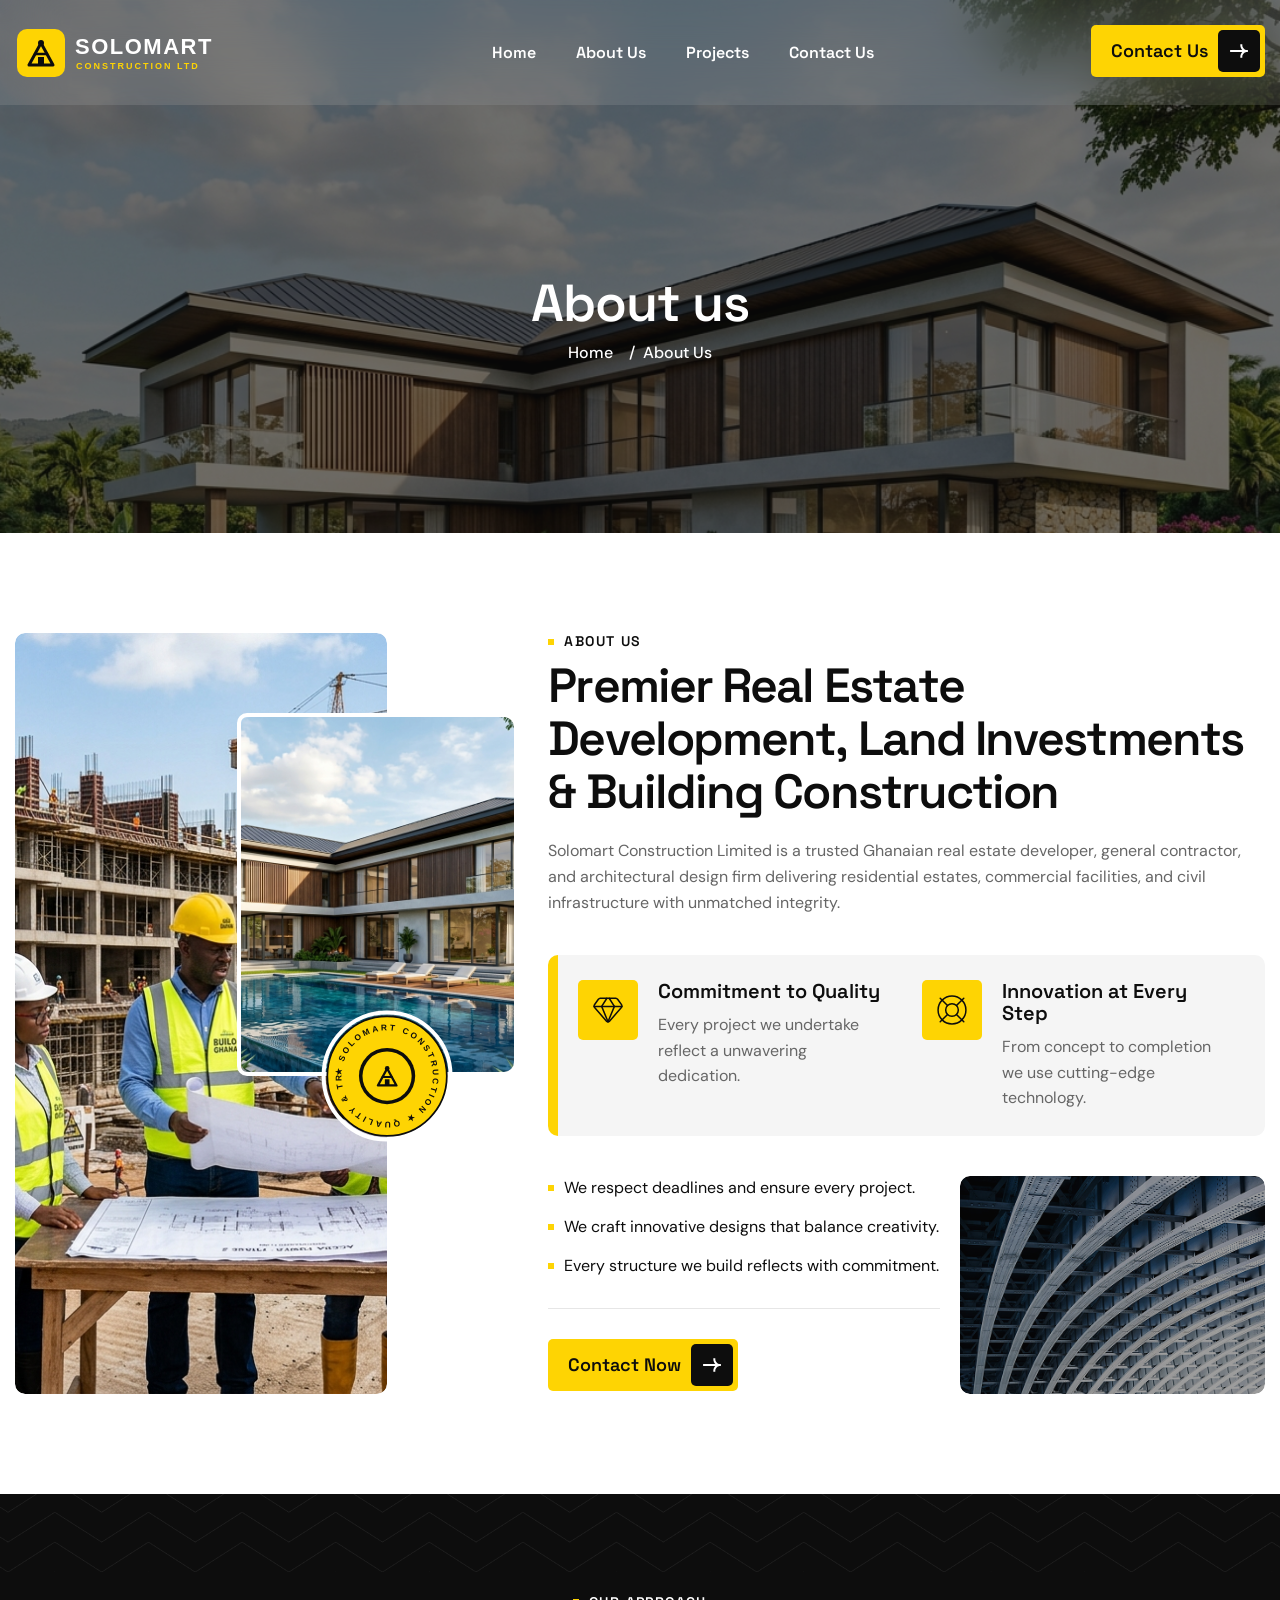
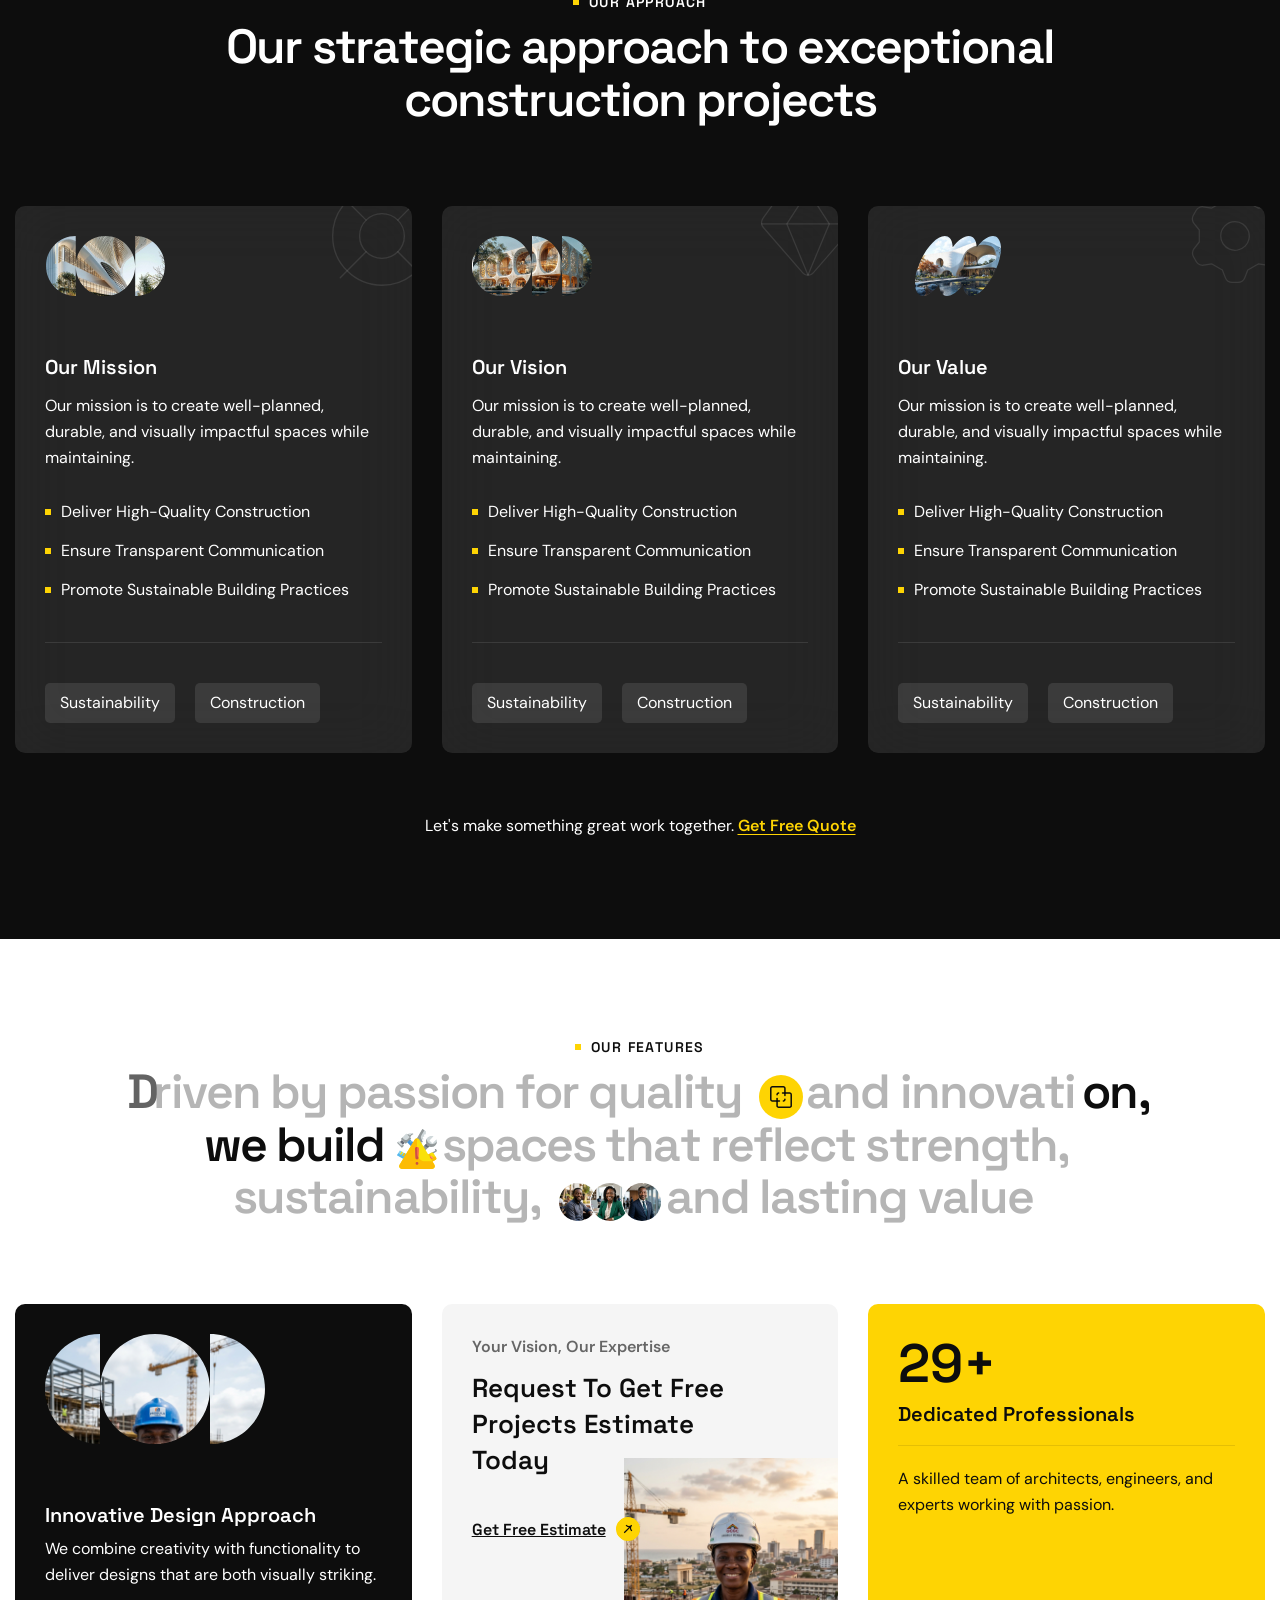
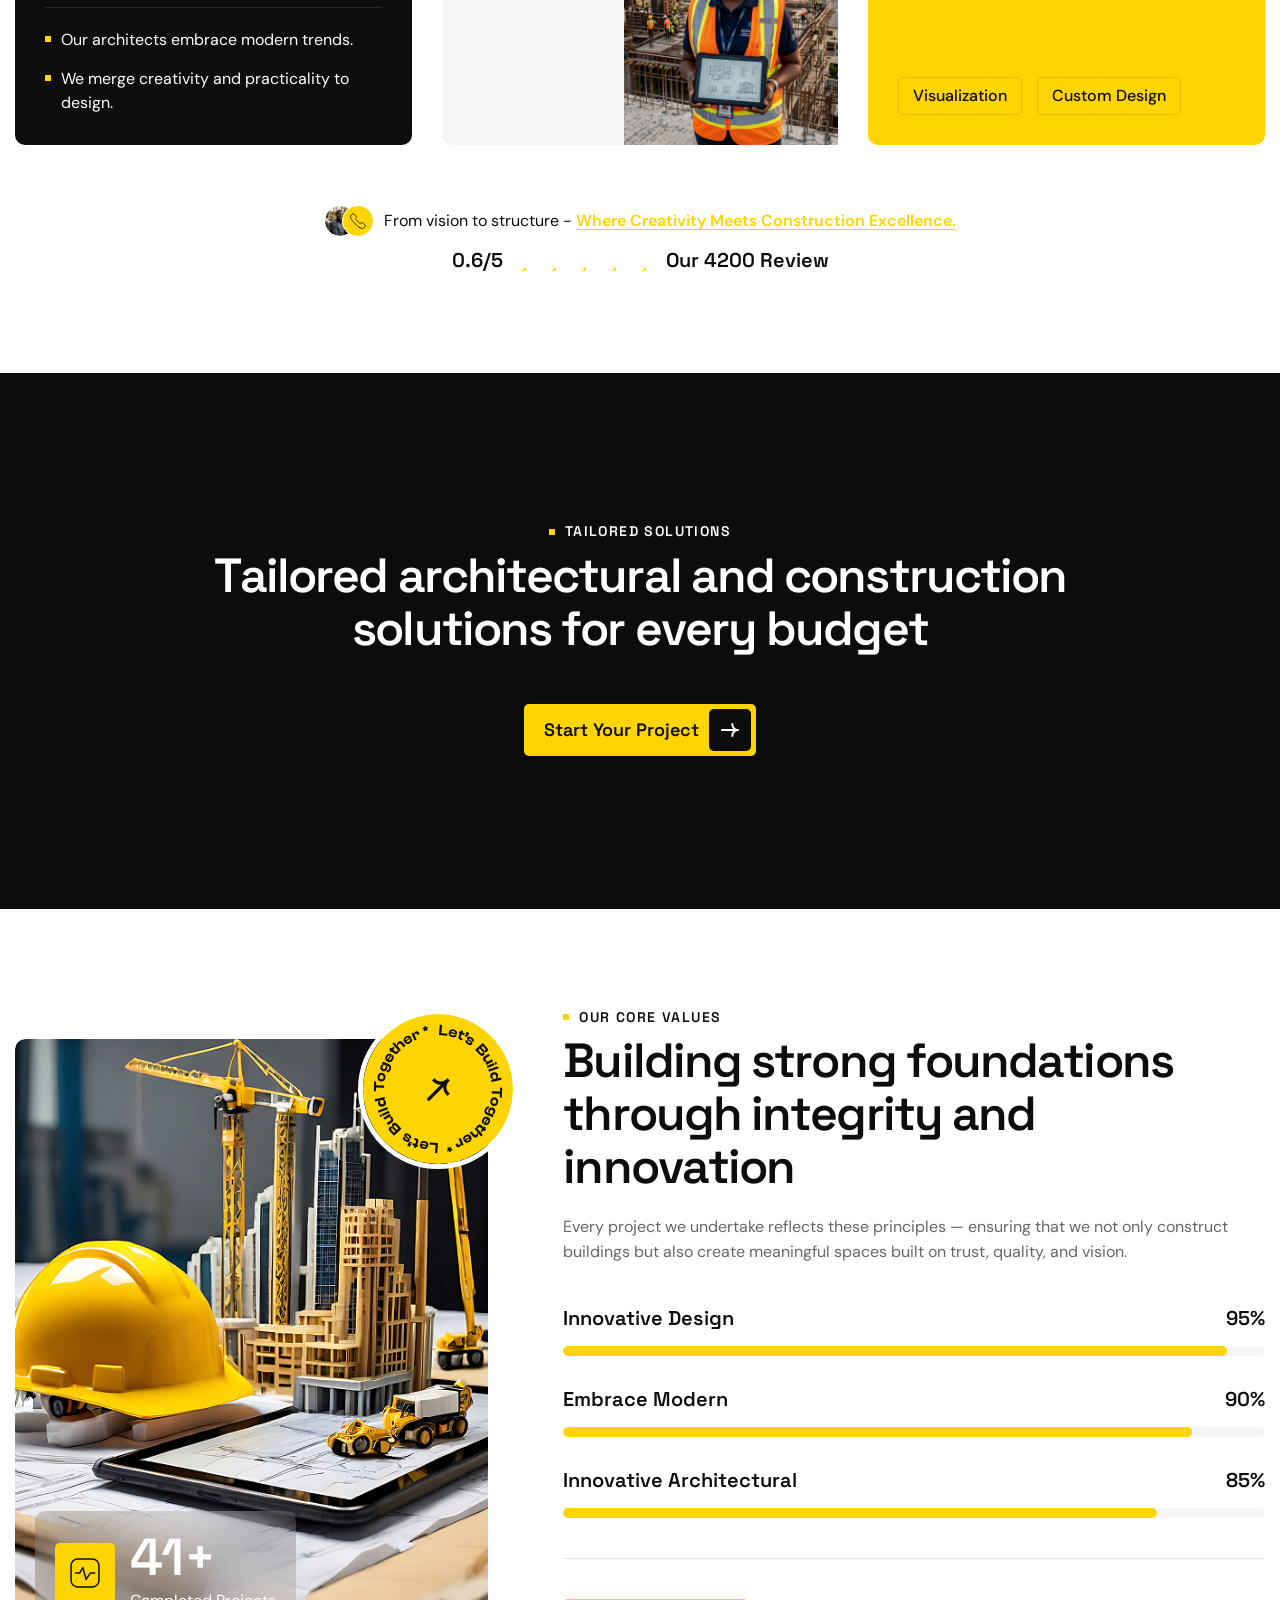
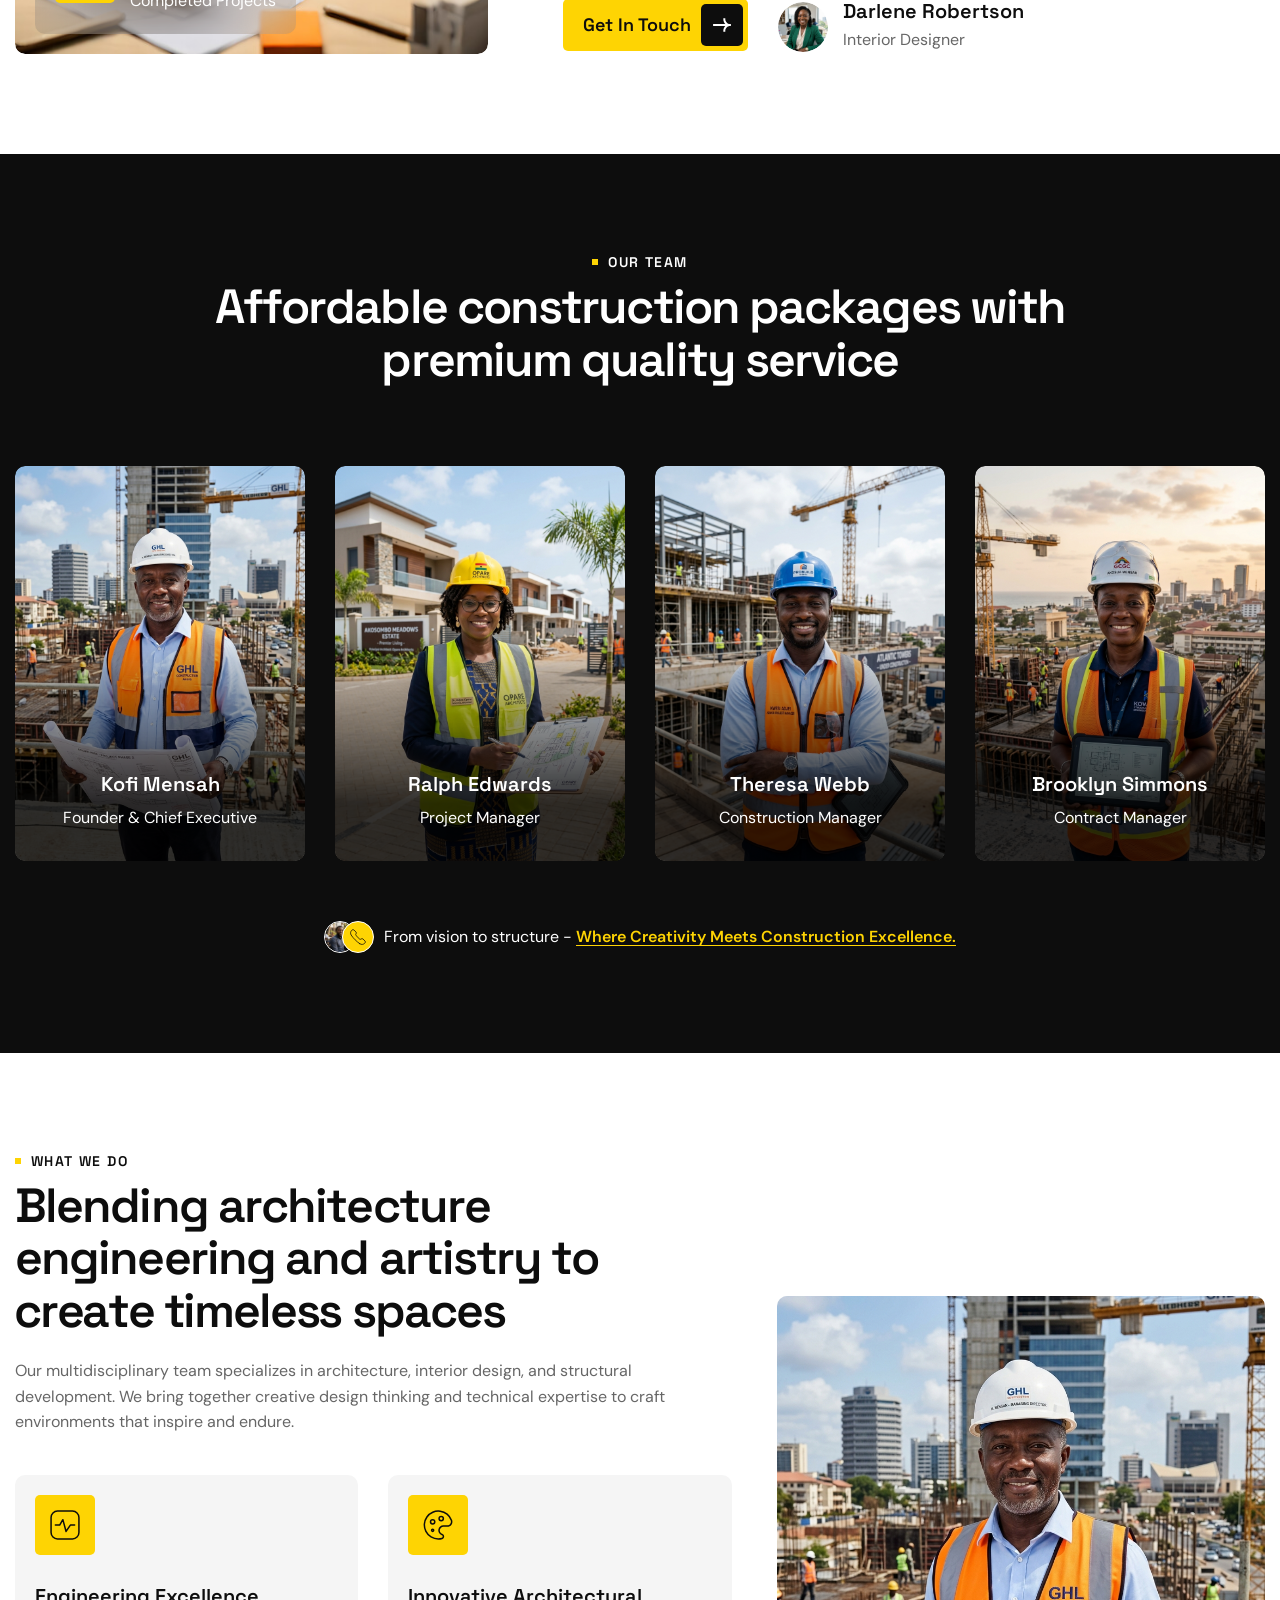
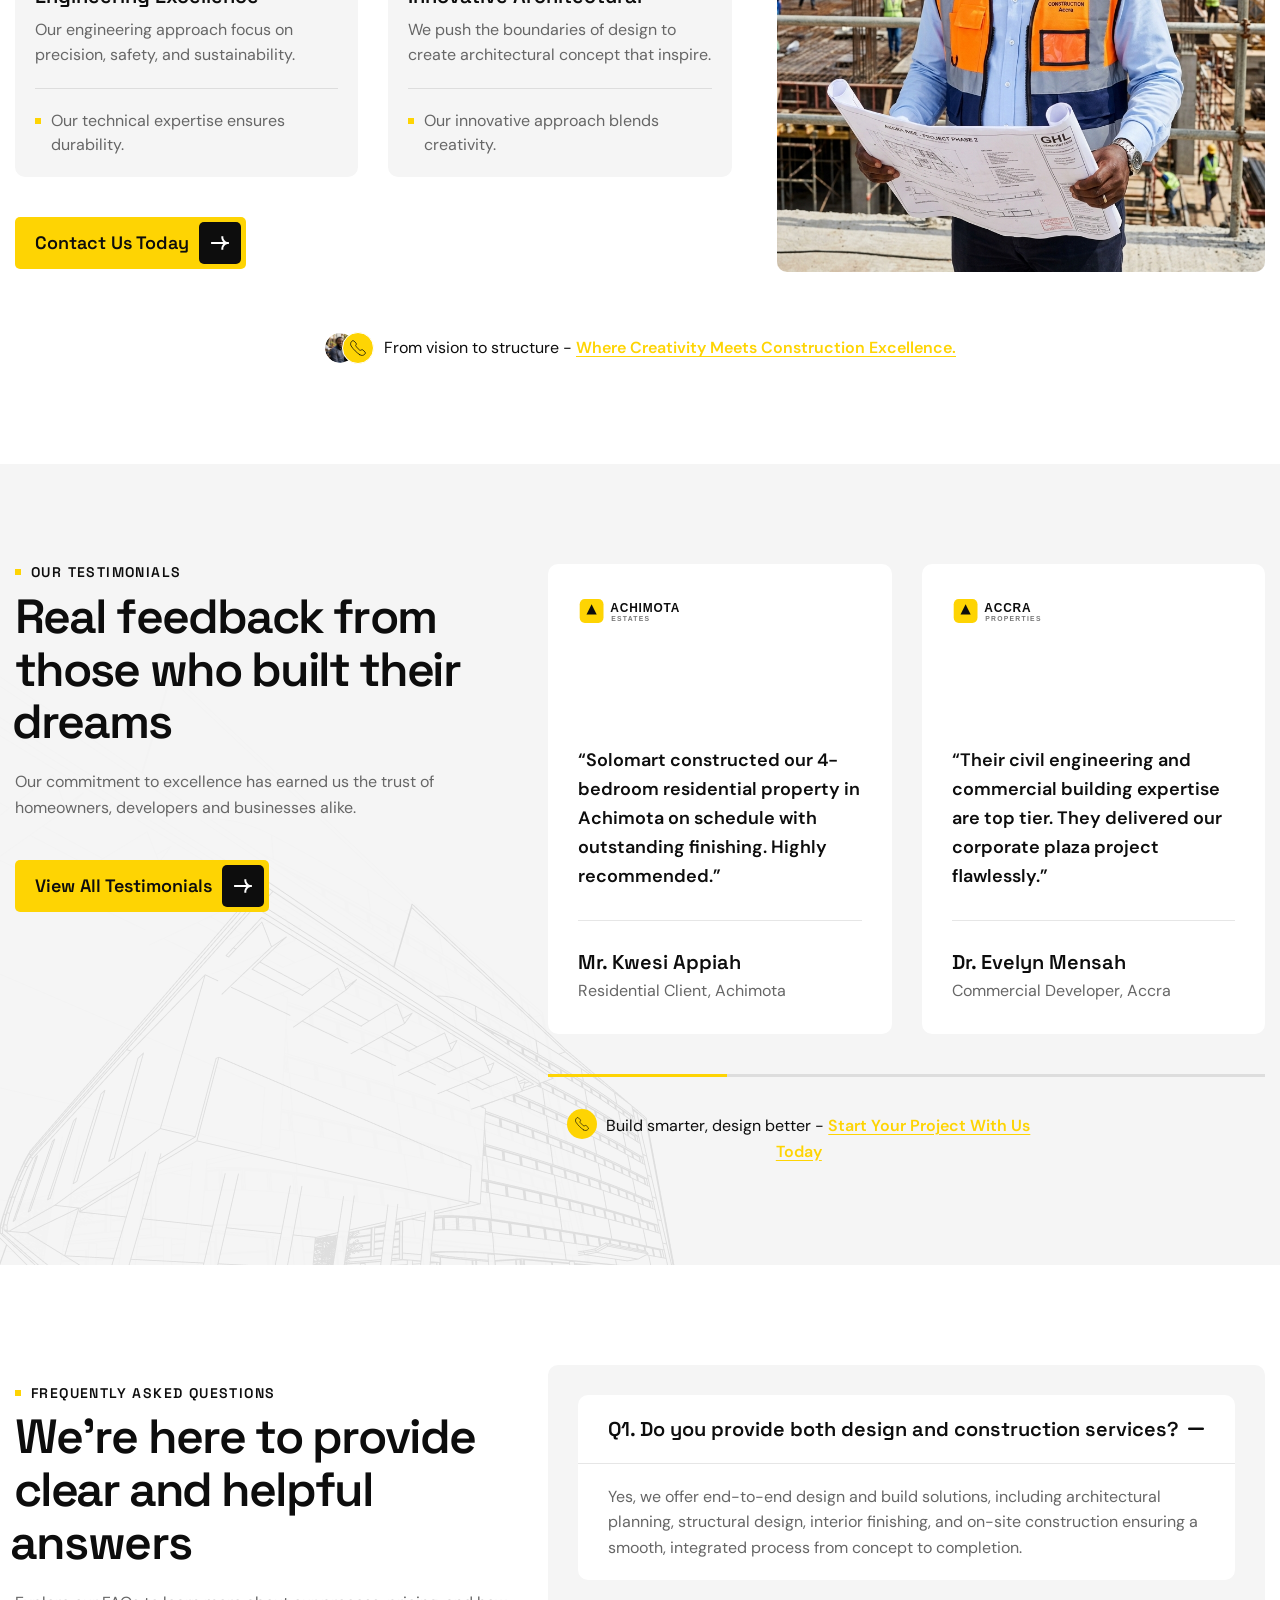
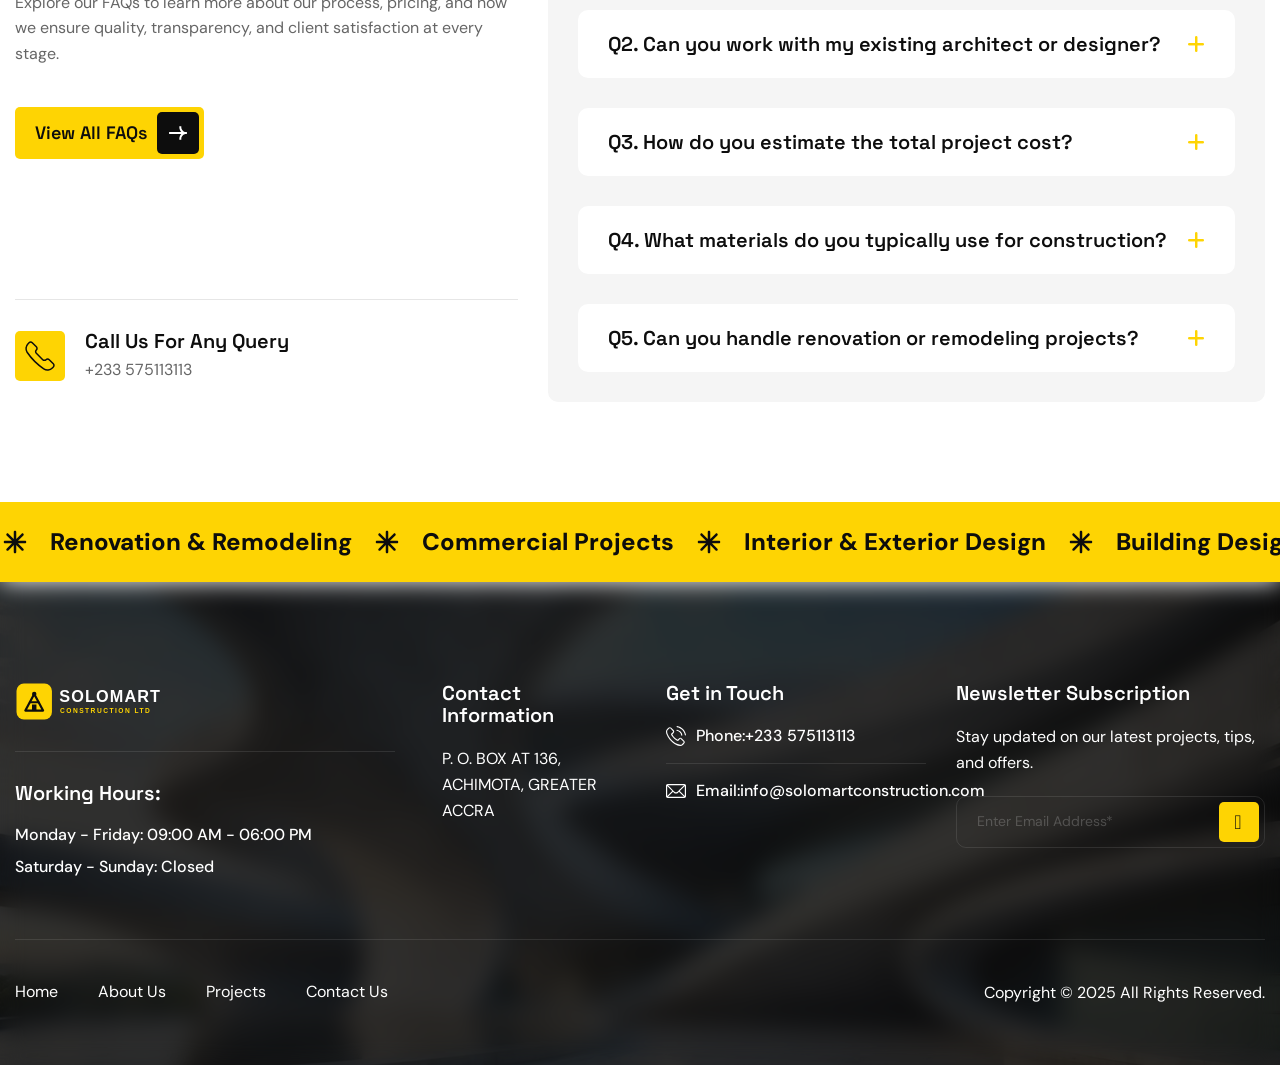
==== about.html @ 17611304 "Initial commit - Solomart Construction website" ====
<!DOCTYPE html>
<html lang="zxx">

<head>
	<!-- Meta -->
	<meta charset="utf-8">
	<meta http-equiv="X-UA-Compatible" content="IE=edge">
	<meta name="viewport" content="width=device-width, initial-scale=1.0, maximum-scale=1">
	<meta name="description" content="">
	<meta name="keywords" content="">
	<meta name="author" content="SOLOMART CONSTRUCTION LIMITED">
	<!-- Page Title -->
    <title>About - SOLOMART CONSTRUCTION LIMITED</title>
	<!-- Favicon Icon -->
	<link rel="shortcut icon" type="image/x-icon" href="images/favicon.png">
	<!-- Google Fonts Css-->
	<link rel="preconnect" href="https://fonts.googleapis.com/">
    <link rel="preconnect" href="https://fonts.gstatic.com/" crossorigin>
    <link href="https://fonts.googleapis.com/css2?family=DM+Sans:ital,opsz,wght@0,9..40,100..1000;1,9..40,100..1000&amp;family=Space+Grotesk:wght@300..700&amp;display=swap" rel="stylesheet">
	<!-- Bootstrap Css -->
	<link href="css/bootstrap.min.css?v=2" rel="stylesheet" media="screen">
	<!-- SlickNav Css -->
	<link href="css/slicknav.min.css" rel="stylesheet">
	<!-- Swiper Css -->
	<link rel="stylesheet" href="css/swiper-bundle.min.css">
	<!-- Font Awesome Icon Css-->
	<link rel="stylesheet" href="https://cdnjs.cloudflare.com/ajax/libs/font-awesome/6.5.1/css/all.min.css">
	<!-- Font Awesome Local Fallback Css-->
	<link href="css/all.min.css" rel="stylesheet" media="screen">
	<!-- Animated Css -->
	<link href="css/animate.css" rel="stylesheet">
    <!-- Magnific Popup Core Css File -->
	<link rel="stylesheet" href="css/magnific-popup.css">
	<!-- Mouse Cursor Css File -->
	<link rel="stylesheet" href="css/mousecursor.css">
	<!-- Main Custom Css -->
	<link href="css/custom.css?v=2" rel="stylesheet" media="screen">
</head>
<body>

    <!-- Preloader Start -->
	<div class="preloader">
		<div class="loading-container">
			<div class="loading"></div>
			<div id="loading-icon"><img src="images/loader.svg" alt=""></div>
		</div>
	</div>
	<!-- Preloader End -->

    <!-- Header Start -->
	<header class="main-header">
		<div class="header-sticky">
			<nav class="navbar navbar-expand-lg">
				<div class="container">
					<!-- Logo Start -->
					<a class="navbar-brand" href="index.html">
						<img src="images/logo.svg" alt="Logo">
					</a>
					<!-- Logo End -->

                    <!-- Main Menu Start -->
                    <div class="collapse navbar-collapse main-menu">
                        <div class="nav-menu-wrapper">
                            <ul class="navbar-nav mr-auto" id="menu">
                                <li class="nav-item"><a class="nav-link" href="index.html">Home</a></li>
                                <li class="nav-item"><a class="nav-link" href="about.html">About Us</a></li>
                                <li class="nav-item"><a class="nav-link" href="projects.html">Projects</a></li>
                                <!-- <li class="nav-item"><a class="nav-link" href="services.html">Services</a></li> -->
                                <!-- <li class="nav-item"><a class="nav-link" href="blog.html">Blog</a></li> -->
                                <!-- <li class="nav-item"><a class="nav-link" href="#">Pages</a></li> -->
                                <li class="nav-item"><a class="nav-link" href="contact.html">Contact Us</a></li>
                            </ul>
                        </div>
                        
                        <!-- Header Btn Start -->
                        <div class="header-btn">
                            <a href="contact.html" class="btn-default btn-highlighted">Contact Us</a>
                        </div>
                        <!-- Header Btn End -->
                    </div>
					<!-- Main Menu End -->
					<div class="navbar-toggle"></div>
				</div>
			</nav>
			<div class="responsive-menu"></div>
		</div>
	</header>
	<!-- Header End -->

    <!-- Page Header Section Start -->
    <div class="page-header parallaxie">
        <div class="container">
            <div class="row">
                <div class="col-lg-12">
                    <!-- Page Header Box Start -->
                    <div class="page-header-box">
                        <h1 class="text-anime-style-3" data-cursor="-opaque">About us</h1>
                        <nav class="wow fadeInUp">
                            <ol class="breadcrumb">
                                <li class="breadcrumb-item"><a href="index.html">home</a></li>
                                <li class="breadcrumb-item active" aria-current="page">About us</li>
                            </ol>
                        </nav>
                    </div>
                    <!-- Page Header Box End -->
                </div>
            </div>
        </div>
    </div>
    <!-- Page Header Section End -->

    <!-- About Us Section Start -->
    <div class="about-us">
        <div class="container">
            <div class="row">
                <div class="col-xl-5">
                    <!-- About Us Image Box Start -->
                    <div class="about-us-image-box wow fadeInUp">
                        <!-- About Us Image Box 1 Start -->
                        <div class="about-us-image-box-1">
                            <!-- About Us Image 1 Start -->
                            <div class="about-us-image">
                                <figure class="image-anime">
                                    <img src="images/about-us-image-1.jpg" alt="">
                                </figure>
                            </div>
                            <!-- About Us Image 1 End --> 
                        </div>
                        <!-- About Us Image Box 1 End -->
                        
                        <!-- About Us Image Box 2 Start -->
                         <div class="about-us-image-box-2">
                            <!-- About Us Image 2 Start -->
                            <div class="about-us-image">
                                <figure class="image-anime">
                                    <img src="images/about-us-image-2.jpg" alt="">
                                </figure>
                            </div>
                            <!-- About Us Image 2 End -->
                        
                            <!-- Year Experience Circle Start -->
                            <div class="year-experience-circle">
                                <img src="images/year-experience-circle-accent.svg" alt="SOLOMART CONSTRUCTION LIMITED">
                            </div>
                            <!-- Year Experience Circle End -->
                        </div>
                        <!-- About Us Image Box 2 End -->
                    </div>
                    <!-- About Us Image Box End -->
                </div>
                
                <div class="col-xl-7">
                    <!-- About Us Content Start -->
                    <div class="about-us-content">
                        <!-- Section Title Start -->
                        <div class="section-title">
                            <h3 class="wow fadeInUp">About Us</h3>
                            <h2 class="text-anime-style-3" data-cursor="-opaque">Premier Real Estate Development, Land Investments &amp; Building Construction</h2>
                            <p class="wow fadeInUp" data-wow-delay="0.2s">Solomart Construction Limited is a trusted Ghanaian real estate developer, general contractor, and architectural design firm delivering residential estates, commercial facilities, and civil infrastructure with unmatched integrity.</p>
                        </div>
                        <!-- Section Title End -->

                        <!-- About Us Body Start -->
                        <div class="about-us-body wow fadeInUp" data-wow-delay="0.4s">
                            <!-- About Body Item Start -->
                            <div class="about-body-item">
                                <div class="icon-box">
                                    <img src="images/icon-about-item-1.svg" alt="">
                                </div>
                                <div class="about-body-item-content">
                                    <h3>Commitment to Quality</h3>
                                    <p>Every project we undertake reflect a unwavering dedication.</p>
                                </div>
                            </div>
                            <!-- About Body Item End -->

                            <!-- About Body Item Start -->
                            <div class="about-body-item">
                                <div class="icon-box">
                                    <img src="images/icon-about-item-2.svg" alt="">
                                </div>
                                <div class="about-body-item-content">
                                    <h3>Innovation at Every Step</h3>
                                    <p>From concept to completion we use cutting-edge technology.</p>
                                </div>
                            </div>
                            <!-- About Body Item End -->
                        </div>
                        <!-- About Us Body End -->

                        <!-- About Us Footer Start -->
                        <div class="about-us-footer wow fadeInUp" data-wow-delay="0.6s">
                            <!-- About Us Footer Content Start -->
                            <div class="about-us-footer-content">
                                <!-- About Footer Content List Start -->
                                <div class="about-footer-content-list">
                                    <ul>
                                        <li>We respect deadlines and ensure every project.</li>
                                        <li>We craft innovative designs that balance creativity.</li>
                                        <li>Every structure we build reflects with commitment.</li>
                                    </ul>
                                </div>
                                <!-- About Footer Content List End -->
                                
                                <!-- About Us Button Start -->
                                <div class="about-us-btn">
                                    <a href="contact.html" class="btn-default">Contact Now</a>
                                </div>
                                <!-- About Us Button End -->
                            </div>
                            <!-- About Us Footer Content End -->

                            <!-- About Us Feature Box Start -->
                            <div class="about-us-video-box">
                                <!-- Feature Image Start -->
                                <div class="about-video-image">
                                    <figure class="image-anime">
                                        <img src="images/about-intro-video-image.jpg" alt="Solomart Construction Engineering">
                                    </figure>
                                </div>
                                <!-- Feature Image End -->
                            </div>
                            <!-- About Us Feature Box End -->
                        </div>
                        <!-- About Us Footer End -->
                    </div>
                    <!-- About Us Content End -->
                </div>
            </div>
        </div>
    </div> 
    <!-- About Us Section End -->

    <!-- Our Approach Section Start -->
    <div class="our-approach dark-section parallaxie">
        <div class="container">
            <div class="row section-row">
                <div class="col-lg-12">
                    <!-- Section Title Start -->
                    <div class="section-title section-title-center">
                        <h3 class="wow fadeInUp">our approach</h3>
                        <h2 class="text-anime-style-3" data-cursor="-opaque">Our strategic approach to exceptional construction projects</h2>
                    </div>
                    <!-- Section Title End -->
                </div>
            </div>

            <div class="row">
                <div class="col-xl-4 col-md-6">
                    <!-- Our Approach Item Start -->
                    <div class="approach-item box-1 wow fadeInUp">
                        <div class="icon-box">
                            <img src="images/approach-item-bg-1.svg" alt="">
                        </div>
                        <div class="approach-item-image">
                            <figure>
                                <img src="images/approach-item-image-1.jpg" alt="">
                            </figure>
                        </div>
                        <div class="approach-item-content">
                            <h3>Our Mission</h3>
                            <p>Our mission is to create well-planned, durable, and visually impactful spaces while maintaining.</p>
                            <ul>
                                <li>Deliver High-Quality Construction</li>
                                <li>Ensure Transparent Communication</li>
                                <li>Promote Sustainable Building Practices</li>
                            </ul>
                        </div>
                        <div class="approach-item-list">
                            <ul>
                                <li>Sustainability</li>
                                <li>Construction</li>
                            </ul>
                        </div>
                    </div>
                    <!-- Our Approach Item End -->
                </div>

                <div class="col-xl-4 col-md-6">
                    <!-- Our Approach Item Start -->
                    <div class="approach-item box-2 wow fadeInUp" data-wow-delay="0.2s">
                        <div class="icon-box">
                            <img src="images/approach-item-bg-2.svg" alt="">
                        </div>
                        <div class="approach-item-image">
                            <figure>
                                <img src="images/approach-item-image-2.jpg" alt="">
                            </figure>
                        </div>
                        <div class="approach-item-content">
                            <h3>Our Vision</h3>
                            <p>Our mission is to create well-planned, durable, and visually impactful spaces while maintaining.</p>
                            <ul>
                                <li>Deliver High-Quality Construction</li>
                                <li>Ensure Transparent Communication</li>
                                <li>Promote Sustainable Building Practices</li>
                            </ul>
                        </div>
                        <div class="approach-item-list">
                            <ul>
                                <li>Sustainability</li>
                                <li>Construction</li>
                            </ul>
                        </div>
                    </div>
                    <!-- Our Approach Item End -->
                </div>

                <div class="col-xl-4 col-md-6">
                    <!-- Our Approach Item Start -->
                    <div class="approach-item box-3 wow fadeInUp" data-wow-delay="0.4s">
                        <div class="icon-box">
                            <img src="images/approach-item-bg-3.svg" alt="">
                        </div>
                        <div class="approach-item-image">
                            <figure>
                                <img src="images/approach-item-image-3.jpg" alt="">
                            </figure>
                        </div>
                        <div class="approach-item-content">
                            <h3>Our Value</h3>
                            <p>Our mission is to create well-planned, durable, and visually impactful spaces while maintaining.</p>
                            <ul>
                                <li>Deliver High-Quality Construction</li>
                                <li>Ensure Transparent Communication</li>
                                <li>Promote Sustainable Building Practices</li>
                            </ul>
                        </div>
                        <div class="approach-item-list">
                            <ul>
                                <li>Sustainability</li>
                                <li>Construction</li>
                            </ul>
                        </div>
                    </div>
                    <!-- Our Approach Item End -->
                </div>

                <div class="col-lg-12">
                    <!-- Section Footer Text Start -->
                    <div class="section-footer-text wow fadeInUp" data-wow-delay="0.4s">
                        <p>Let's make something great work together. <a href="contact.html">Get Free Quote</a></p>
                    </div>
                    <!-- Section Footer Text End -->
                </div>
            </div>
        </div>
    </div>
    <!-- Our Approach Section End -->

    <!-- Our Features Section Start -->
    <div class="our-features">
        <div class="container">
            <div class="row section-row">
                <div class="col-lg-12">
                    <!-- Section Title Start -->
                    <div class="section-title section-title-center">
                        <h3 class="wow fadeInUp">Our Features</h3>
                        <h2 class="text-effect" data-cursor="-opaque">Driven by passion for quality <span class="feature-title-img-1"><img src="images/icon-feature-title-1.svg" alt=""></span> and innovation, we build <span class="feature-title-img-2"><img src="images/icon-feature-title-2.svg" alt=""></span> spaces that reflect strength, sustainability, <span class="feature-title-img-3"><img src="images/author-1.jpg" alt=""><img src="images/author-2.jpg" alt=""><img src="images/author-3.jpg" alt=""></span> and lasting value</h2>
                    </div>
                    <!-- Section Title End -->
                </div>
            </div>

            <div class="row">
                <div class="col-xl-4 col-md-6 order-1">
                    <!-- Feature Item Start -->
                    <div class="feature-item box-1 wow fadeInUp">
                        <div class="feature-item-shape-image">
                            <figure>
                                <img src="images/feature-item-image-1.jpg" alt="">
                            </figure>
                        </div>
                        <div class="feature-item-content-box">
                            <div class="feature-item-content">
                                <h3>Innovative Design Approach</h3>
                                <p>We combine creativity with functionality to deliver designs that are both visually striking.</p>
                            </div>
                            <div class="feature-item-list">
                                <ul>
                                    <li>Our architects embrace modern trends.</li>
                                    <li>We merge creativity and practicality to design.</li>
                                </ul>
                            </div>
                        </div>
                    </div>
                    <!-- Feature Item End -->
                </div>

                <div class="col-xl-4 order-xl-2 order-md-3 order-2">
                    <!-- Feature Item Start -->
                    <div class="feature-item box-2 wow fadeInUp" data-wow-delay="0.2s">
                        <div class="feature-item-info">
                            <div class="feature-item-info-content">
                                <p>Your Vision, Our Expertise</p>
                                <h3>Request To Get Free Projects Estimate Today</h3>
                            </div>
                            <div class="feature-item-btn">
                                <a href="contact.html" class="readmore-btn">Get Free Estimate</a>
                            </div>
                        </div>
                        <div class="feature-item-image">
                            <figure>
                                <img src="images/feature-item-image-2.png" alt="">
                            </figure>
                        </div>
                    </div>
                    <!-- Feature Item End -->
                </div>

                <div class="col-xl-4 col-md-6 order-xl-3 order-md-2 order-3">
                    <!-- Feature Item Start -->
                    <div class="feature-item box-3 wow fadeInUp" data-wow-delay="0.4s">
                        <div class="feature-item-content-box">
                            <div class="feature-item-content">
                                <h2><span class="counter">250</span>+</h2>
                                <h3>Dedicated Professionals</h3>
                            </div>
                            <div class="feature-item-counter-info">
                                <p>A skilled team of architects, engineers, and experts working with passion.</p>
                            </div>
                        </div>
                        <div class="feature-item-tag-list">
                            <ul>
                                <li>Visualization</li>
                                <li>Custom Design</li>
                            </ul>
                        </div>
                    </div>
                    <!-- Feature Item End -->
                </div>

                <div class="col-lg-12 order-5">
                    <!-- Section Footer Text Start -->
                    <div class="section-footer-text section-satisfy-img wow fadeInUp" data-wow-delay="0.2s">
                        <!-- Satisfy Client Images Start -->
                        <div class="satisfy-client-images">
                            <div class="satisfy-client-image">
                                <figure class="image-anime">
                                    <img src="images/author-1.jpg" alt="">
                                </figure>
                            </div>
                            <div class="satisfy-client-image add-more">
                                <img src="images/icon-phone-primary.svg" alt="">
                            </div>
                        </div>
                        <!-- Satisfy Client Images End -->
                        <p>From vision to structure - <a href="contact.html">where creativity meets construction excellence.</a></p>
                        <ul>
                            <li><span class="counter">4.9</span>/5</li>
                            <li>
                                <i class="fa-solid fa-star"></i>
                                <i class="fa-solid fa-star"></i>
                                <i class="fa-solid fa-star"></i>
                                <i class="fa-solid fa-star"></i>
                                <i class="fa-solid fa-star"></i>
                            </li>
                            <li>Our 4200 Review</li>
                        </ul>
                    </div>
                    <!-- Section Footer Text End -->
                </div>
            </div>
        </div>
    </div>
    <!-- Our Features Section End -->

    <!-- Our Story Section Start -->
    <div class="our-story dark-section parallaxie">
        <div class="container">
            <div class="row">
                <div class="col-lg-12">
                    <!-- Our Story Content Start -->
                    <div class="our-story-content">
                        <!-- Section Title Start -->
                        <div class="section-title">
                            <h3 class="wow fadeInUp">Tailored Solutions</h3>
                            <h2 class="text-anime-style-3" data-cursor="-opaque">Tailored architectural and construction solutions for every budget</h2>
                        </div>
                        <!-- Section Title End -->

                        <!-- Story Action Button Start -->
                        <div class="story-btn mt-5 wow fadeInUp" data-wow-delay="0.3s">
                            <a href="contact.html" class="btn-default btn-highlighted"><span>Start Your Project</span></a>
                        </div>
                        <!-- Story Action Button End -->
                    </div>
                    <!-- Our Story Content End -->
                </div>
            </div>
        </div>
    </div>
    <!-- Our Story Section End -->

    <!-- Our Values Section Start -->
    <div class="our-values">
        <div class="container">
            <div class="row">
                <div class="col-xl-5">
                    <!-- Values Image Box Start -->
                    <div class="values-image-box wow fadeInUp">
                        <!-- Values Image Start -->
                        <div class="values-image">
                            <figure class="image-anime">
                                <img src="images/our-values-image.jpg" alt="">
                            </figure>
                        </div>
                        <!-- Values Image End -->

                        <!-- Lest Together Circle Start -->
                        <div class="lets-together-circle">
                            <a href="contact.html"><img src="images/lets-together-circle-accent.svg" alt=""></a>
                        </div>
                        <!-- Lest Together Circle End -->

                        <!-- Values Counter Box Start -->
                        <div class="value-counter-box">
                            <div class="icon-box">
                                <img src="images/icon-values-item-1.svg" alt="">
                            </div>
                            <div class="value-counter-box-content">
                                <h2><span class="counter">450</span>+</h2>
                                <p>Completed Projects</p>
                            </div>
                        </div>
                        <!-- Values Counter Box End -->
                    </div>
                    <!-- Values Image Box End -->
                </div>

                <div class="col-xl-7">
                    <!-- Our Values Content Start -->
                    <div class="our-values-content">
                        <!-- Section Title Start -->
                        <div class="section-title">
                            <h3 class="wow fadeInUp">Our Core Values</h3>
                            <h2 class="text-anime-style-3" data-cursor="-opaque">Building strong foundations through integrity and innovation</h2>
                            <p class="wow fadeInUp" data-wow-delay="0.2s">Every project we undertake reflects these principles — ensuring that we not only construct buildings but also create meaningful spaces built on trust, quality, and vision.</p>
                        </div>
                        <!-- Section Title End -->

                        <!-- Values SkillBar List Start -->
                        <div class="values-skillbar-list">
                            <!-- Skills Progress Bar Start -->
                            <div class="skills-progress-bar">
                                <!-- Skill Item Start -->
                                <div class="skillbar" data-percent="95%">
                                    <div class="skill-data">
                                        <div class="skill-title">Innovative Design</div>
                                        <div class="skill-no">95%</div>
                                    </div>
                                    <div class="skill-progress">
                                        <div class="count-bar"></div>
                                    </div>
                                </div>
                                <!-- Skill Item End -->
                            </div>
                            <!-- Skills Progress Bar End -->

                            <!-- Skills Progress Bar Start -->
                            <div class="skills-progress-bar">
                                <!-- Skill Item Start -->
                                <div class="skillbar" data-percent="90%">
                                    <div class="skill-data">
                                        <div class="skill-title">Embrace Modern</div>
                                        <div class="skill-no">90%</div>
                                    </div>
                                    <div class="skill-progress">
                                        <div class="count-bar"></div>
                                    </div>
                                </div>
                                <!-- Skill Item End -->
                            </div>
                            <!-- Skills Progress Bar End -->
                            
                            <!-- Skills Progress Bar Start -->
                            <div class="skills-progress-bar">
                                <!-- Skill Item Start -->
                                <div class="skillbar" data-percent="85%">
                                    <div class="skill-data">
                                        <div class="skill-title">Innovative Architectural</div>
                                        <div class="skill-no">85%</div>
                                    </div>
                                    <div class="skill-progress">
                                        <div class="count-bar"></div>
                                    </div>
                                </div>
                                <!-- Skill Item End -->
                            </div>
                            <!-- Skills Progress Bar End -->
                        </div>
                        <!-- Values SkillBar List End -->

                        <!-- Values Item Header Start -->
                        <div class="values-content-footer wow fadeInUp" data-wow-delay="0.4s">
                            <!-- Values Btn Start -->
                            <div class="values-btn">
                                <a href="contact.html" class="btn-default">Get in Touch</a>
                            </div>
                            <!-- Values Btn End -->
                             
                            <!-- Values Item Author Start -->
                            <div class="values-item-author">
                                <!-- Values Author Image Start -->
                                <div class="values-author-image">
                                    <figure class="image-anime">
                                        <img src="images/author-6.jpg" alt="">
                                    </figure>
                                </div>
                                <!-- Values Author Image End -->

                                <!-- Values Author Content Start -->
                                <div class="values-author-content">
                                    <h3>Darlene Robertson</h3>
                                    <p>Interior Designer</p>
                                </div>
                                <!-- Values Author Content End -->
                            </div>
                            <!-- Values Item Author End -->
                        </div>
                        <!-- Values Item Header End -->
                    </div>
                    <!-- Our Values Content End -->
                </div>
            </div>
        </div>
    </div>
    <!-- Our Values Section End -->

    <!-- Our Team Section Start -->
    <div class="our-team dark-section parallaxie">
        <div class="container">
            <div class="row section-row">
                <div class="col-lg-12">
                    <!-- Section Title Start -->
                    <div class="section-title section-title-center">
                        <h3 class="wow fadeInUp">our team</h3>
                        <h2 class="text-anime-style-3" data-cursor="-opaque">Affordable construction packages with premium quality service</h2>
                    </div>
                    <!-- Section Title End -->
                </div>
            </div>

            <div class="row">
                <div class="col-xl-3 col-md-6">
                    <!-- Team Item Start -->
                    <div class="team-item wow fadeInUp">
                        <!-- Team Image Start -->
                        <div class="team-item-image">
                            <a href="team-single.html" data-cursor-text="View">
                                <figure>
                                    <img src="images/team-1.jpg" alt="">
                                </figure>
                            </a>
                        </div>
                        <!-- Team Image End -->

                        <!-- Team Content Start -->
                        <div class="team-item-content">
                            <h3><a href="team-single.html">Kofi Mensah</a></h3>
                            <p>Founder & Chief Executive</p>
                        </div>
                        <!-- Team Content End -->

                        <!-- Team Social List Start -->
                        <div class="team-social-list">
                            <ul>
                                <li><a href="#"><i class="fa-brands fa-pinterest-p"></i></a></li>
                                <li><a href="#"><i class="fa-brands fa-instagram"></i></a></li>
                                <li><a href="#"><i class="fa-brands fa-x-twitter"></i></a></li>
                                <li><a href="#"><i class="fa-brands fa-facebook-f"></i></a></li>
                            </ul>
                        </div>
                        <!-- Team Social List End -->
                    </div>
                    <!-- Team Item End -->
                </div>

                <div class="col-xl-3 col-md-6">
                    <!-- Team Item Start -->
                    <div class="team-item wow fadeInUp" data-wow-delay="0.2s">
                        <!-- Team Image Start -->
                        <div class="team-item-image">
                            <a href="team-single.html" data-cursor-text="View">
                                <figure>
                                    <img src="images/team-2.jpg" alt="">
                                </figure>
                            </a>
                        </div>
                        <!-- Team Image End -->

                        <!-- Team Content Start -->
                        <div class="team-item-content">
                            <h3><a href="team-single.html">Ralph Edwards</a></h3>
                            <p>Project Manager</p>
                        </div>
                        <!-- Team Content End -->

                        <!-- Team Social List Start -->
                        <div class="team-social-list">
                            <ul>
                                <li><a href="#"><i class="fa-brands fa-pinterest-p"></i></a></li>
                                <li><a href="#"><i class="fa-brands fa-instagram"></i></a></li>
                                <li><a href="#"><i class="fa-brands fa-x-twitter"></i></a></li>
                                <li><a href="#"><i class="fa-brands fa-facebook-f"></i></a></li>
                            </ul>
                        </div>
                        <!-- Team Social List End -->
                    </div>
                    <!-- Team Item End -->
                </div>

                <div class="col-xl-3 col-md-6">
                    <!-- Team Item Start -->
                    <div class="team-item wow fadeInUp" data-wow-delay="0.4s">
                        <!-- Team Image Start -->
                        <div class="team-item-image">
                            <a href="team-single.html" data-cursor-text="View">
                                <figure>
                                    <img src="images/team-3.jpg" alt="">
                                </figure>
                            </a>
                        </div>
                        <!-- Team Image End -->

                        <!-- Team Content Start -->
                        <div class="team-item-content">
                            <h3><a href="team-single.html">Theresa Webb</a></h3>
                            <p>Construction Manager</p>
                        </div>
                        <!-- Team Content End -->

                        <!-- Team Social List Start -->
                        <div class="team-social-list">
                            <ul>
                                <li><a href="#"><i class="fa-brands fa-pinterest-p"></i></a></li>
                                <li><a href="#"><i class="fa-brands fa-instagram"></i></a></li>
                                <li><a href="#"><i class="fa-brands fa-x-twitter"></i></a></li>
                                <li><a href="#"><i class="fa-brands fa-facebook-f"></i></a></li>
                            </ul>
                        </div>
                        <!-- Team Social List End -->
                    </div>
                    <!-- Team Item End -->
                </div>

                <div class="col-xl-3 col-md-6">
                    <!-- Team Item Start -->
                    <div class="team-item wow fadeInUp" data-wow-delay="0.6s">
                        <!-- Team Image Start -->
                        <div class="team-item-image">
                            <a href="team-single.html" data-cursor-text="View">
                                <figure>
                                    <img src="images/team-4.jpg" alt="">
                                </figure>
                            </a>
                        </div>
                        <!-- Team Image End -->

                        <!-- Team Content Start -->
                        <div class="team-item-content">
                            <h3><a href="team-single.html">Brooklyn Simmons</a></h3>
                            <p>Contract Manager</p>
                        </div>
                        <!-- Team Content End -->

                        <!-- Team Social List Start -->
                        <div class="team-social-list">
                            <ul>
                                <li><a href="#"><i class="fa-brands fa-pinterest-p"></i></a></li>
                                <li><a href="#"><i class="fa-brands fa-instagram"></i></a></li>
                                <li><a href="#"><i class="fa-brands fa-x-twitter"></i></a></li>
                                <li><a href="#"><i class="fa-brands fa-facebook-f"></i></a></li>
                            </ul>
                        </div>
                        <!-- Team Social List End -->
                    </div>
                    <!-- Team Item End -->
                </div>

                <div class="col-lg-12">
                    <!-- Section Footer Text Start -->
                    <div class="section-footer-text section-satisfy-img wow fadeInUp" data-wow-delay="0.4s">
                        <!-- Satisfy Client Images Start -->
                        <div class="satisfy-client-images">
                            <div class="satisfy-client-image">
                                <figure class="image-anime">
                                    <img src="images/author-1.jpg" alt="">
                                </figure>
                            </div>
                            <div class="satisfy-client-image add-more">
                                <img src="images/icon-phone-primary.svg" alt="">
                            </div>
                        </div>
                        <!-- Satisfy Client Images End -->
                        <p>From vision to structure - <a href="contact.html">where creativity meets construction excellence.</a></p>
                    </div>
                    <!-- Section Footer Text End -->
                </div>
            </div>
        </div>
    </div>
    <!-- Our Team Section End -->

    <!-- What We Do Setion Start -->
    <div class="what-we-do">
        <div class="container">
            <div class="row align-items-end">
                <div class="col-xl-7">
                    <!-- What We Do Content Start -->
                    <div class="what-we-do-content">
                        <!-- Section Title Start -->
                        <div class="section-title">
                            <h3 class="wow fadeInUp">what we do</h3>
                            <h2 class="text-anime-style-3" data-cursor="-opaque">Blending architecture engineering and artistry to create timeless spaces</h2>
                            <p class="wow fadeInUp" data-wow-delay="0.2s">Our multidisciplinary team specializes in architecture, interior design, and structural development. We bring together creative design thinking and technical expertise to craft environments that inspire and endure.</p>
                        </div>
                        <!-- Section Title End -->

                        <!-- What We Do Iteam List Start -->
                        <div class="what-we-do-item-list wow fadeInUp" data-wow-delay="0.4s">
                            <!-- What We Do Item Start -->
                            <div class="what-we-do-item">
                                <div class="icon-box">
                                    <img src="images/icon-what-we-do-item-1.svg" alt="">
                                </div>
                                <div class="what-we-do-item-body">
                                    <h3>Engineering Excellence</h3>
                                    <p>Our engineering approach focus on precision, safety, and sustainability.</p>
                                    <ul>
                                        <li>Our technical expertise ensures durability.</li>
                                    </ul>
                                </div>
                            </div>
                            <!-- What We Do Item End -->

                            <!-- What We Do Item Start -->
                            <div class="what-we-do-item">
                                <div class="icon-box">
                                    <img src="images/icon-what-we-do-item-2.svg" alt="">
                                </div>
                                <div class="what-we-do-item-body">
                                    <h3>Innovative Architectural</h3>
                                    <p>We push the boundaries of design to create architectural concept that inspire.</p>
                                    <ul>
                                        <li>Our innovative approach blends creativity.</li>
                                    </ul>
                                </div>
                            </div>
                            <!-- What We Do Item End -->
                        </div> 
                        <!-- What We Do Iteam List End -->

                        <!-- What We Do Button Start -->
                        <div class="what-we-do-btn wow fadeInUp" data-wow-delay="0.6s">
                            <a href="contact.html" class="btn-default">Contact Us Today</a>
                        </div>
                        <!-- What We Do Button End -->
                    </div>
                    <!-- What We Do Content End -->
                </div>

                <div class="col-xl-5">
                    <!-- What We Do Image Start -->
                    <div class="what-we-do-image wow fadeInUp" data-wow-delay="0.2s">
                        <figure>
                            <img src="images/what-we-do-image.png" alt="">
                        </figure>
                    </div>
                    <!-- What We Do Image End -->
                </div>
            </div>

            <div class="col-lg-12">
                <!-- Section Footer Text Start -->
                <div class="section-footer-text section-satisfy-img wow fadeInUp" data-wow-delay="0.4s">
                    <!-- Satisfy Client Images Start -->
                    <div class="satisfy-client-images">
                        <div class="satisfy-client-image">
                            <figure class="image-anime">
                                <img src="images/author-1.jpg" alt="">
                            </figure>
                        </div>
                        <div class="satisfy-client-image add-more">
                            <img src="images/icon-phone-primary.svg" alt="">
                        </div>
                    </div>
                    <!-- Satisfy Client Images End -->
                    <p>From vision to structure - <a href="contact.html">where creativity meets construction excellence.</a></p>
                </div>
                <!-- Section Footer Text End -->
            </div>
        </div>
    </div>
    <!-- What We Do Setion End -->

    <!-- Our Testimonials Section Start -->
    <div class="our-testimonials">
        <div class="container">
            <div class="row">
                <div class="col-xl-5">
                    <!-- Testimonial Content Start -->
                    <div class="our-testimonial-content">
                        <!-- Section Title Start -->
                        <div class="section-title">
                            <h3 class="wow fadeInUp">Our Testimonials</h3>
                            <h2 class="text-anime-style-3" data-cursor="-opaque">Real feedback from those who built their dreams</h2>
                            <p class="wow fadeInUp" data-wow-delay="0.2s">Our commitment to excellence has earned us the trust of homeowners, developers and businesses alike.</p>
                        </div>
                        <!-- Section Title End -->

                        <!-- Testimonial Button Start -->
                        <div class="testimonial-btn wow fadeInUp" data-wow-delay="0.4s">
                            <a href="testimonials.html" class="btn-default">View all testimonials</a>
                        </div>
                        <!-- Testimonial Button End -->
                    </div>
                    <!-- Testimonial Content End -->
                </div>
                
                <div class="col-xl-7">
                    <!-- Testimonial Slider Box Start -->
                    <div class="testimonial-slider-box">
                        <!-- Testimonial Slider Start -->
                        <div class="testimonial-slider">
                            <div class="swiper">
                                <div class="swiper-wrapper" data-cursor-text="Drag">
<!-- Testimonial Slide Start -->
                                    <div class="swiper-slide">
                                        <!-- Testimonial Item Start -->
                                        <div class="testimonial-item">
                                            <div class="testimonial-company-logo">
                                                <img src="images/company-logo-1.svg" alt="Achimota Estates">
                                            </div> 
                                            <div class="testimonial-item-body">
                                                <div class="testimonial-item-content">
                                                    <p>“Solomart constructed our 4-bedroom residential property in Achimota on schedule with outstanding finishing. Highly recommended.”</p>
                                                </div>
                                                <div class="testimonial-author-content">
                                                    <h3>Mr. Kwesi Appiah</h3>
                                                    <p>Residential Client, Achimota</p>
                                                </div>
                                            </div>
                                        </div>
                                        <!-- Testimonial Item End -->
                                    </div>
                                    <!-- Testimonial Slide End -->
                                    
                                    <!-- Testimonial Slide Start -->
                                    <div class="swiper-slide">
                                        <!-- Testimonial Item Start -->
                                        <div class="testimonial-item">
                                            <div class="testimonial-company-logo">
                                                <img src="images/company-logo-2.svg" alt="Accra Properties">
                                            </div> 
                                            <div class="testimonial-item-body">
                                                <div class="testimonial-item-content">
                                                    <p>“Their civil engineering and commercial building expertise are top tier. They delivered our corporate plaza project flawlessly.”</p>
                                                </div>
                                                <div class="testimonial-author-content">
                                                    <h3>Dr. Evelyn Mensah</h3>
                                                    <p>Commercial Developer, Accra</p>
                                                </div>
                                            </div>
                                        </div>
                                        <!-- Testimonial Item End -->
                                    </div>
                                    <!-- Testimonial Slide End -->
                                    
                                    <!-- Testimonial Slide Start -->
                                    <div class="swiper-slide">
                                        <!-- Testimonial Item Start -->
                                        <div class="testimonial-item">
                                            <div class="testimonial-company-logo">
                                                <img src="images/company-logo-3.svg" alt="Ghana Realty">
                                            </div> 
                                            <div class="testimonial-item-body">
                                                <div class="testimonial-item-content">
                                                    <p>“Reliable foundation works, paving, and site drainage. Solomart managed our civil construction with total professionalism.”</p>
                                                </div>
                                                <div class="testimonial-author-content">
                                                    <h3>Ing. Nana Osei Boateng</h3>
                                                    <p>Infrastructure Client, Greater Accra</p>
                                                </div>
                                            </div>
                                        </div>
                                        <!-- Testimonial Item End -->
                                    </div>
                                    <!-- Testimonial Slide End -->
                                    
                                    <!-- Testimonial Slide Start -->
                                    <div class="swiper-slide">
                                        <!-- Testimonial Item Start -->
                                        <div class="testimonial-item">
                                            <div class="testimonial-company-logo">
                                                <img src="images/company-logo-4.svg" alt="West Africa Homes">
                                            </div> 
                                            <div class="testimonial-item-body">
                                                <div class="testimonial-item-content">
                                                    <p>“Transparent billing, excellent craftsmanship, and dedicated engineers. The most reliable construction firm in Ghana.”</p>
                                                </div>
                                                <div class="testimonial-author-content">
                                                    <h3>Akosua Darko</h3>
                                                    <p>Homeowner, Airport Residential</p>
                                                </div>
                                            </div>
                                        </div>
                                        <!-- Testimonial Item End -->
                                    </div>
                                    <!-- Testimonial Slide End -->
                                </div>
                                <div class="testimonial-pagination"></div>
                            </div>
                        </div>
                        <!-- Testimonial Slider End -->
    
                        <!-- Section Footer Text Start -->
                        <div class="section-footer-text section-footer-contact wow fadeInUp" data-wow-delay="0.2s">   
                            <p><span><img src="images/icon-phone-primary.svg" alt=""></span> Build smarter, design better - <a href="contact.html">start your project with us today</a></p>
                        </div>
                        <!-- Section Footer Text End -->
                    </div>
                    <!-- Testimonial Slider Box End -->
                </div>
            </div>
        </div>
    </div>
    <!-- Our Testimonial Section End -->

    <!-- Our FAQs Section Start -->
    <div class="our-faqs">
        <div class="container">
            <div class="row">
                <div class="col-xl-5">
                    <!-- Our FAQs Content Start -->
                    <div class="our-faqs-content">
                        <!-- Faqs Title Box Start -->
                        <div class="faqs-title-box">
                            <!-- Section Title Start -->
                            <div class="section-title">
                                <h3 class="wow fadeInUp">Frequently Asked Questions</h3>
                                <h2 class="text-anime-style-3" data-cursor="-opaque">We're here to provide clear and helpful answers</h2>
                                <p class="wow fadeInUp" data-wow-delay="0.2s">Explore our FAQs to learn more about our process, pricing, and how we ensure quality, transparency, and client satisfaction at every stage.</p>
                            </div>
                            <!-- Section Title End -->

                            <!-- Our FAQs Button Start -->
                            <div class="our-faqs-btn wow fadeInUp" data-wow-delay="0.4s">
                                <a href="faqs.html" class="btn-default">View all FAQs</a>   
                            </div>
                            <!-- Our FAQs Button End -->
                        </div>
                        <!-- Faqs Title Box End -->

                        <!-- Faq Contact Box Start -->
                        <div class="faq-contact-box wow fadeInUp" data-wow-delay="0.6s">
                            <div class="icon-box">
                                <img src="images/icon-phone-primary.svg" alt="">
                            </div>
                            <div class="faq-contact-box-content">
                                <h3>Call Us For Any Query</h3>
                                <p><a href="tel:+233575113113">+233 575113113</a></p>
                            </div>
                        </div>
                        <!-- Faq Contact Box End -->
                    </div>
                    <!-- Our FAQs Content End -->
                </div>

                <div class="col-xl-7">
                    <!-- FAQ Accordion Start -->
                    <div class="faq-accordion" id="accordion">
                        <!-- FAQ Item Start -->
                        <div class="accordion-item wow fadeInUp">
                            <h2 class="accordion-header" id="heading1">
                                <button class="accordion-button" type="button" data-bs-toggle="collapse" data-bs-target="#collapse1" aria-expanded="true" aria-controls="collapse1">
                                    Q1. Do you provide both design and construction services?
                                </button>
                            </h2>
                            <div id="collapse1" class="accordion-collapse collapse  show" aria-labelledby="heading1" data-bs-parent="#accordion">
                                <div class="accordion-body">
                                    <p>Yes, we offer end-to-end design and build solutions, including architectural planning, structural design, interior finishing, and on-site construction ensuring a smooth, integrated process from concept to completion. </p>
                                </div>
                            </div>
                        </div>
                        <!-- FAQ Item End -->

                        <!-- FAQ Item Start -->
                        <div class="accordion-item wow fadeInUp" data-wow-delay="0.2s">
                            <h2 class="accordion-header" id="heading2">
                                <button class="accordion-button collapsed" type="button" data-bs-toggle="collapse" data-bs-target="#collapse2" aria-expanded="false" aria-controls="collapse2">
                                    Q2. Can you work with my existing architect or designer?
                                </button>
                            </h2>
                            <div id="collapse2" class="accordion-collapse collapse" aria-labelledby="heading2" data-bs-parent="#accordion">
                                <div class="accordion-body">
                                    <p>Yes, we offer end-to-end design and build solutions, including architectural planning, structural design, interior finishing, and on-site construction ensuring a smooth, integrated process from concept to completion. </p>
                                </div>
                            </div>
                        </div>
                        <!-- FAQ Item End -->

                        <!-- FAQ Item Start -->
                        <div class="accordion-item wow fadeInUp" data-wow-delay="0.4s">
                            <h2 class="accordion-header" id="heading3">
                                <button class="accordion-button collapsed" type="button" data-bs-toggle="collapse" data-bs-target="#collapse3" aria-expanded="false" aria-controls="collapse3">
                                    Q3. How do you estimate the total project cost?
                                </button>
                            </h2>
                            <div id="collapse3" class="accordion-collapse collapse" aria-labelledby="heading3" data-bs-parent="#accordion">
                                <div class="accordion-body">
                                    <p>Yes, we offer end-to-end design and build solutions, including architectural planning, structural design, interior finishing, and on-site construction ensuring a smooth, integrated process from concept to completion. </p>
                                </div>
                            </div>
                        </div>
                        <!-- FAQ Item End -->

                        <!-- FAQ Item Start -->
                        <div class="accordion-item wow fadeInUp" data-wow-delay="0.6s">
                            <h2 class="accordion-header" id="heading4">
                                <button class="accordion-button collapsed" type="button" data-bs-toggle="collapse" data-bs-target="#collapse4" aria-expanded="false" aria-controls="collapse4">
                                    Q4. What materials do you typically use for construction?
                                </button>
                            </h2>
                            <div id="collapse4" class="accordion-collapse collapse" aria-labelledby="heading4" data-bs-parent="#accordion">
                                <div class="accordion-body">
                                    <p>Yes, we offer end-to-end design and build solutions, including architectural planning, structural design, interior finishing, and on-site construction ensuring a smooth, integrated process from concept to completion. </p>
                                </div>
                            </div>
                        </div>
                        <!-- FAQ Item End -->
                        
                        <!-- FAQ Item Start -->
                        <div class="accordion-item wow fadeInUp" data-wow-delay="0.8s">
                            <h2 class="accordion-header" id="heading5">
                                <button class="accordion-button collapsed" type="button" data-bs-toggle="collapse" data-bs-target="#collapse5" aria-expanded="false" aria-controls="collapse5">
                                    Q5. Can you handle renovation or remodeling projects?
                                </button>
                            </h2>
                            <div id="collapse5" class="accordion-collapse collapse" aria-labelledby="heading5" data-bs-parent="#accordion">
                                <div class="accordion-body">
                                    <p>Yes, we offer end-to-end design and build solutions, including architectural planning, structural design, interior finishing, and on-site construction ensuring a smooth, integrated process from concept to completion. </p>
                                </div>
                            </div>
                        </div>
                        <!-- FAQ Item End -->
                    </div>
                    <!-- FAQ Accordion End -->
                </div>
            </div>
        </div>
    </div>
    <!-- Our FAQs Section End -->

    <!-- Main Footer Start -->
    <footer class="main-footer dark-section">
        <!-- Scrolling Ticker Section Start -->
        <div class="footer-scrolling-ticker">
            <!-- Scrolling Ticker Box Start -->
            <div class="scrolling-ticker-box">
                <!-- Scrolling Content Start -->
                <div class="scrolling-content">
                    <span><img src="images/icon-asterisk.svg" alt="">Renovation & Remodeling</span>
                    <span><img src="images/icon-asterisk.svg" alt="">Commercial Projects</span>
                    <span><img src="images/icon-asterisk.svg" alt="">Interior & Exterior Design</span>
                    <span><img src="images/icon-asterisk.svg" alt="">Building Design</span>
                    <span><img src="images/icon-asterisk.svg" alt="">Construction</span>
                    <span><img src="images/icon-asterisk.svg" alt="">Renovation & Remodeling</span>
                    <span><img src="images/icon-asterisk.svg" alt="">Commercial Projects</span>
                    <span><img src="images/icon-asterisk.svg" alt="">Interior & Exterior Design</span>
                    <span><img src="images/icon-asterisk.svg" alt="">Building Design</span>
                    <span><img src="images/icon-asterisk.svg" alt="">Construction</span>
                    <span><img src="images/icon-asterisk.svg" alt="">Renovation & Remodeling</span>
                </div>
                <!-- Scrolling Content End -->
    
                <!-- Scrolling Content Start -->
                <div class="scrolling-content">
                    <span><img src="images/icon-asterisk.svg" alt="">Renovation & Remodeling</span>
                    <span><img src="images/icon-asterisk.svg" alt="">Commercial Projects</span>
                    <span><img src="images/icon-asterisk.svg" alt="">Interior & Exterior Design</span>
                    <span><img src="images/icon-asterisk.svg" alt="">Building Design</span>
                    <span><img src="images/icon-asterisk.svg" alt="">Construction</span>
                    <span><img src="images/icon-asterisk.svg" alt="">Renovation & Remodeling</span>
                    <span><img src="images/icon-asterisk.svg" alt="">Commercial Projects</span>
                    <span><img src="images/icon-asterisk.svg" alt="">Interior & Exterior Design</span>
                    <span><img src="images/icon-asterisk.svg" alt="">Building Design</span>
                    <span><img src="images/icon-asterisk.svg" alt="">Construction</span>
                    <span><img src="images/icon-asterisk.svg" alt="">Renovation & Remodeling</span>
                </div>
                <!-- Scrolling Content End -->
            </div>
            <!-- Scrolling Ticker Box End -->
        </div>
        <!-- Scrolling Ticker Section End -->

        <!-- Footer Box Start -->
        <div class="footer-box">
            <div class="container">
                <div class="row">
                    <div class="col-xl-4">
                        <!-- About Footer Start -->
                        <div class="about-footer">
                            <!-- Footer Logo Start -->
                            <div class="footer-logo">
                                <img src="images/footer-logo.svg" alt="">
                            </div>
                            <!-- Footer Logo End -->

                            <!-- About Footer Content Start -->
                            <div class="footer-working-hours">
                                <h3>Working Hours:</h3>
                                <ul>
                                    <li>Monday - Friday: 09:00 AM - 06:00 PM</li>
                                    <li>Saturday - Sunday: Closed</li>
                                </ul>
                            </div>
                            <!-- About Footer Content End -->
                        </div>
                        <!-- About Footer End -->
                    </div>

                    <div class="col-xl-8">
                        <!-- Footer Links Box Start -->
                        <div class="footer-links-box">
                            <!-- Footer Links Start -->
                            <div class="footer-links footer-location-info">
                                <h3>Contact Information</h3>
                                <p>P. O. BOX AT 136, ACHIMOTA, GREATER ACCRA</p>
                            </div>
                            <!-- Footer Links End -->

                            <!-- Footer Links Start -->
                            <div class="footer-links footer-contact-links">
                                <h3>Get in Touch</h3>
                                <ul>
                                    <li><img src="images/icon-phone-white.svg" alt=""> Phone: <a href="tel:+233575113113"> +233 575113113</a></li>
                                    <li><img src="images/icon-mail-white.svg" alt=""> Email: <a href="mailto:info@solomartconstruction.com"> info@solomartconstruction.com</a></li>
                                </ul>
                            </div>
                            <!-- Footer Links End -->
                            
                            <!-- Footer Newsletter Form Start -->
                            <div class="footer-links footer-newsletter-form">
                                <h3>Newsletter Subscription</h3>
                                <p>Stay updated on our latest projects, tips, and offers.</p>
                                <form id="newslettersForm" action="#" method="POST">
                                    <div class="form-group">
                                        <input type="email" name="mail" class="form-control" id="mail" placeholder="Enter Email Address*" required>
                                        <button type="submit" class="newsletter-btn"><i class="fa-regular fa-paper-plane"></i></button>
                                    </div>
                                </form>
                            </div>
                            <!-- Footer Newsletter Form End -->

                            <!-- Follow On Socials Commented Out:
                            <div class="footer-links footer-social-links">
                                <h3>Follow On Socials:</h3>
                                <ul>
                                    <li><a href="#"><i class="fa-brands fa-dribbble"></i>Dribbble</a></li>
                                    <li><a href="#"><i class="fa-brands fa-facebook-f"></i> Facebook</a></li>
                                    <li><a href="#"><i class="fa-brands fa-linkedin-in"></i>LinkedIn</a></li>
                                    <li><a href="#"><i class="fa-brands fa-instagram"></i>Instagram</a></li>
                                </ul>
                            </div>
                            -->
                        </div>
                    </div>

                    <div class="col-lg-12">
                        <!-- Footer Copyright Start -->
                        <div class="footer-copyright">
                            <!-- Footer Menu Start -->
                            <div class="footer-menu">
                                <ul>
                                    <li><a href="index.html">Home</a></li>
                                    <li><a href="about.html">About Us</a></li>
                                    <li><a href="projects.html">Projects</a></li>
                                    <!-- <li><a href="services.html">Services</a></li> -->
                                    <!-- <li><a href="blog.html">Blog</a></li> -->
                                    <li><a href="contact.html">Contact Us</a></li>
                                </ul>
                            </div>
                            <!-- Footer Menu End -->
                            
                            <!-- Footer Copyright Text Start -->
                            <div class="footer-copyright-text">
                                <p>Copyright © 2025 All Rights Reserved.</p>
                            </div>
                            <!-- Footer Copyright Text End -->
                        </div>
                        <!-- Footer Copyright End -->
                    </div>
                </div>
            </div>
        </div>
        <!-- Footer Box End -->
    </footer>
    <!-- Main Footer End -->

    <!-- Jquery Library File -->
    <script src="js/jquery-3.7.1.min.js"></script>
    <!-- Bootstrap js file -->
    <script src="js/bootstrap.min.js"></script>
    <!-- Validator js file -->
    <script src="js/validator.min.js"></script>
    <!-- SlickNav js file -->
    <script src="js/jquery.slicknav.js"></script>
    <!-- Swiper js file -->
    <script src="js/swiper-bundle.min.js"></script>
    <!-- Counter js file -->
    <script src="js/jquery.waypoints.min.js"></script>
    <script src="js/jquery.counterup.min.js"></script>
    <!-- Isotop js file -->
	<script src="js/isotope.min.js"></script>
    <!-- Magnific js file -->
    <script src="js/jquery.magnific-popup.min.js"></script>
    <!-- SmoothScroll -->
    <script src="js/SmoothScroll.js"></script>
    <!-- Parallax js -->
    <script src="js/parallaxie.js"></script>
    <!-- MagicCursor js file -->
    <script src="js/gsap.min.js"></script>
    <script src="js/magiccursor.js"></script>
    <!-- Text Effect js file -->
    <script src="js/SplitText.min.js"></script>
    <script src="js/ScrollTrigger.min.js"></script>
    <!-- YTPlayer js File -->
    <script src="js/jquery.mb.YTPlayer.min.js"></script>
    <!-- Wow js file -->
    <script src="js/wow.min.js"></script>
    <!-- Main Custom js file -->
    <script src="js/function.js"></script>
	</body>

</html>
---- css/mousecursor.css ----
/*! normalize.css v7.0.0 | MIT License | github.com/necolas/normalize.css */
.cb-cursor {
	position: fixed;
	top: 0;
	left: 0;
	z-index: 150;
	contain: layout style size;
	pointer-events: none;
	will-change: transform;
	-webkit-transition: opacity 0.3s, color 0.4s;
	-o-transition: opacity 0.3s, color 0.4s;
	-moz-transition: opacity 0.3s, color 0.4s;
	transition: opacity 0.3s, color 0.4s;
}

.cb-cursor:before {
	content: "";
	position: absolute;
	top: -24px;
	left: -24px;
	display: block;
	width: 48px;
	height: 48px;
	-webkit-transform: scale(0);
	-moz-transform: scale(0);
	-ms-transform: scale(0);
	-o-transform: scale(0);
	transform: scale(0);
	-webkit-border-radius: 50%;
	-moz-border-radius: 50%;
	border-radius: 50%;
	-webkit-transition: opacity 0.1s, -webkit-transform 0.3s ease-in-out;
	transition: opacity 0.1s, -webkit-transform 0.3s ease-in-out;
	-o-transition: opacity 0.1s, -o-transform 0.3s ease-in-out;
	-moz-transition: transform 0.3s ease-in-out, opacity 0.1s, -moz-transform 0.3s ease-in-out;
	transition: transform 0.3s ease-in-out, opacity 0.1s;
	transition: transform 0.3s ease-in-out, opacity 0.1s, -webkit-transform 0.3s ease-in-out, -moz-transform 0.3s ease-in-out, -o-transform 0.3s ease-in-out;
}

.cb-cursor-text {
	position: absolute;
	top: -18px;
	left: -18px;
	width: 36px;
	height: 36px;
	display: -webkit-box;
	display: -webkit-flex;
	display: -moz-box;
	display: -ms-flexbox;
	display: flex;
	-webkit-box-align: center;
	-webkit-align-items: center;
	-moz-box-align: center;
	-ms-flex-align: center;
	align-items: center;
	-webkit-box-pack: center;
	-webkit-justify-content: center;
	-moz-box-pack: center;
	-ms-flex-pack: center;
	justify-content: center;
	-webkit-transform: scale(0) rotate(10deg);
	-moz-transform: scale(0) rotate(10deg);
	-ms-transform: scale(0) rotate(10deg);
	-o-transform: scale(0) rotate(10deg);
	transform: scale(0) rotate(10deg);
	opacity: 0;
	color: white;
	font-size: 16px;
	line-height: 20px;
	text-align: center;
	letter-spacing: -0.01em;
	-webkit-transition: opacity 0.4s, -webkit-transform 0.3s;
	transition: opacity 0.4s, -webkit-transform 0.3s;
	-o-transition: opacity 0.4s, -o-transform 0.3s;
	-moz-transition: opacity 0.4s, transform 0.3s, -moz-transform 0.3s;
	transition: opacity 0.4s, transform 0.3s;
	transition: opacity 0.4s, transform 0.3s, -webkit-transform 0.3s, -moz-transform 0.3s, -o-transform 0.3s;
}

@supports (mix-blend-mode: exclusion) {
	.cb-cursor.-exclusion, .cb-cursor.-opaque {
		mix-blend-mode: exclusion;
	}
}

@supports (mix-blend-mode: exclusion) {
	.cb-cursor.-exclusion:before, .cb-cursor.-opaque:before {
		background: white;
	}
}

.cb-cursor.-normal, .cb-cursor.-text {
	mix-blend-mode: normal;
}

.cb-cursor.-normal:before, .cb-cursor.-text:before {
	background: currentColor;
}

.cb-cursor.-inverse {
	color: white;
}

.cb-cursor.-visible:before {
	-webkit-transform: scale(0.2);
	-moz-transform: scale(0.2);
	-ms-transform: scale(0.2);
	-o-transform: scale(0.2);
	transform: scale(0.2);
}

.cb-cursor.-visible.-active:before {
	-webkit-transform: scale(0.23);
	-moz-transform: scale(0.23);
	-ms-transform: scale(0.23);
	-o-transform: scale(0.23);
	transform: scale(0.23);
	-webkit-transition-duration: 0.2s;
	-moz-transition-duration: 0.2s;
	-o-transition-duration: 0.2s;
	transition-duration: 0.2s;
}

.cb-cursor.-pointer:before {
	-webkit-transform: scale(0);
	-moz-transform: scale(0);
	-ms-transform: scale(0);
	-o-transform: scale(0);
	transform: scale(0);
}

.cb-cursor.-text:before {
	background: #000;
	opacity: 0.80;
	backdrop-filter: blur(10);
	-webkit-transform: scale(1.7);
	-moz-transform: scale(1.7);
	-ms-transform: scale(1.7);
	-o-transform: scale(1.7);
	transform: scale(1.7);
}

.cb-cursor.-text .cb-cursor-text {
	opacity: 1;
	-webkit-transform: scale(1);
	-moz-transform: scale(1);
	-ms-transform: scale(1);
	-o-transform: scale(1);
	transform: scale(1);
}

.cb-cursor.-text.-active:before {
	-webkit-transform: scale(1.6);
	-moz-transform: scale(1.6);
	-ms-transform: scale(1.6);
	-o-transform: scale(1.6);
	transform: scale(1.6);
	-webkit-transition-duration: 0.2s;
	-moz-transition-duration: 0.2s;
	-o-transition-duration: 0.2s;
	transition-duration: 0.2s;
}

.cb-cursor.-opaque:before {
	-webkit-transform: scale(1.32);
	-moz-transform: scale(1.32);
	-ms-transform: scale(1.32);
	-o-transform: scale(1.32);
	transform: scale(1.32);
}

.cb-cursor.-opaque.-active:before {
	-webkit-transform: scale(1.2);
	-moz-transform: scale(1.2);
	-ms-transform: scale(1.2);
	-o-transform: scale(1.2);
	transform: scale(1.2);
}

.cb-cursor.-lg:before {
	-webkit-transform: scale(2);
	-moz-transform: scale(2);
	-ms-transform: scale(2);
	-o-transform: scale(2);
	transform: scale(2);
}

.cb-cursor.-hidden:before {
	-webkit-transform: scale(0);
	-moz-transform: scale(0);
	-ms-transform: scale(0);
	-o-transform: scale(0);
	transform: scale(0);
}

.-color-red {
	color: red;
}

.-color-green {
	color: #51c67d;
}

.cb-demo {
	background: #fff;
}

.cb-demo-content {
	display: -webkit-box;
	display: -webkit-flex;
	display: -moz-box;
	display: -ms-flexbox;
	display: flex;
	-webkit-box-align: center;
	-webkit-align-items: center;
	-moz-box-align: center;
	-ms-flex-align: center;
	align-items: center;
	-webkit-box-pack: center;
	-webkit-justify-content: center;
	-moz-box-pack: center;
	-ms-flex-pack: center;
	justify-content: center;
	height: 100vh;
}

.cb-demo-container {
	padding: 0 20px;
}

@media (min-width: 1600px) {
	.cb-demo-container {
		padding: 0 120px;
	}
}

.cb-demo-row {
	display: -webkit-box;
	display: -webkit-flex;
	display: -moz-box;
	display: -ms-flexbox;
	display: flex;
	-webkit-box-pack: center;
	-webkit-justify-content: center;
	-moz-box-pack: center;
	-ms-flex-pack: center;
	justify-content: center;
	text-align: center;
	margin: 30px 0;
}

@media (min-width: 1600px) {
	.cb-demo-row {
		margin: 60px 0;
	}
}

.cb-demo-item {
	position: relative;
	-webkit-box-flex: 1;
	-webkit-flex: 1;
	-moz-box-flex: 1;
	-ms-flex: 1;
	flex: 1;
	padding: 50px 30px;
	margin: 0 20px;
	color: #000;
}

@media (min-width: 1600px) {
	.cb-demo-item {
		padding: 90px 30px;
		margin: 0 30px;
	}
}

.cb-demo-item-title {
	position: relative;
	margin: 0 0 25px 0;
	font-size: 30px;
	font-weight: bold;
}

.cb-demo-item-text {
	position: relative;
	max-width: 70%;
	margin: 0 auto;
	color: rgba(0, 0, 0, 0.5);
	font-size: 16px;
	font-weight: 300;
	line-height: 150%;
}

.cb-demo-item:before {
	content: "";
	display: block;
	position: absolute;
	top: 0;
	left: 0;
	right: 0;
	bottom: 0;
	-webkit-border-radius: 30px;
	-moz-border-radius: 30px;
	border-radius: 30px;
	background: #f8f8f8;
	-webkit-transition: -webkit-box-shadow 0.2s;
	transition: -webkit-box-shadow 0.2s;
	-o-transition: box-shadow 0.2s;
	-moz-transition: box-shadow 0.2s, -moz-box-shadow 0.2s;
	transition: box-shadow 0.2s;
	transition: box-shadow 0.2s, -webkit-box-shadow 0.2s, -moz-box-shadow 0.2s;
}
---- css/custom.css ----
/* ----------------------------------------------------------------------------------------
* Author        : Awaiken
* Template Name : Renovex - Construction HTML Template
* File          : CSS File
* Version       : 1.0
* ---------------------------------------------------------------------------------------- */
/* INDEX
----------------------------------------------------------------------------------------
01. Global Variables
02. General css
03. Header css
04. Hero css
05. About Us css
06. Our Services css
07. What We Do css
08. Our Story css
09. Our Features css
10. Our Pricing Plans css
11. Our Projects css
12. CTA Box css
13. Our FAQs css
14. Our Testimonials css
15. Our Blog css
16. Footer css
17. About Us Page css
18. Services Page css
19. Service Single css
20. Blog Archive css
21. Blog Single css
22. Projects Page css
23. Project Single css
24. Team Page css
25. Team Single css
26. Pricing Page css
27. Testimonials Page css
28. Image Gallery css
29. Video Gallery css
30. FAQs Page css
31. Contact Us Page css
32. 404 Error Page css
33. Responsive css
34. Home - Version 2 css
35. Home - Version 3 css
-------------------------------------------------------------------------------------- */

/************************************/
/*** 	 01. Global Variables	  ***/
/************************************/

:root{
	--primary-color				: #0D0D0D;
	--secondary-color			: #F5F5F5;
	--bg-color					: #FFFFFF;
	--text-color				: #666666;
	--accent-color				: #FED403;
	--white-color				: #FFFFFF;
	--divider-color				: #0D0D0D1A;
	--dark-divider-color		: #FFFFFF1A;
	--error-color				: rgb(230, 87, 87);
	--default-font				: "DM Sans", sans-serif;
	--accent-font				: "Space Grotesk", sans-serif;
}

/************************************/
/*** 	   02. General css		  ***/
/************************************/

html,
body{
	width: 100%;
	overflow-x: clip;
}

body{
	font-family: var(--default-font);
	font-size: 16px;
	font-weight: 400;
	line-height: 1em;
	color: var(--text-color);
	background: var(--bg-color);
}

::-webkit-scrollbar-track{
	background-color: var(--primary-color);
	border-left: 1px solid var(--primary-color);
}
::-webkit-scrollbar{
	width: 7px;
	background-color: var(--primary-color);
}
::-webkit-scrollbar-thumb{
	background: var(--accent-color);
}

::selection{
	color: var(--primary-color);
	background-color: var(--accent-color);
	filter: invert(1);
}

p{
	line-height: 1.6em;
	margin-bottom: 1.5em;
}

h1,
h2,
h3,
h4,
h5,
h6{
	font-family: var(--accent-font);
	font-weight: 600;
	line-height: 1.1em;
	color: var(--primary-color);
	margin: 0;
}

figure{
	margin: 0;
}

img{
	max-width: 100%;
}

a{
	text-decoration: none;
}

a:hover{
	text-decoration: none;
	outline: 0;
}

a:focus{
	text-decoration: none;
	outline: 0;
}

.container{
	max-width: 1500px;
}

.container,
.container-fluid,
.container-lg,
.container-md,
.container-sm,
.container-xl,
.container-xxl{
    padding-right: 15px;
    padding-left: 15px;
}

.image-anime{
	position: relative;
	overflow: hidden;
}

.image-anime:after{
	content: "";
	position: absolute;
    width: 200%;
    height: 0%;
    left: 50%;
    top: 50%;
    background-color: rgba(255,255,255,.3);
    transform: translate(-50%,-50%) rotate(-45deg);
    z-index: 1;
}

.image-anime:hover:after{
    height: 250%;
    transition: all 600ms linear;
    background-color: transparent;
}

.reveal{
	position: relative;
    display: -webkit-inline-box;
    display: -ms-inline-flexbox;
    display: inline-flex;
    visibility: hidden;
    overflow: hidden;
}

.reveal img{
    height: 100%;
    width: 100%;
    -o-object-fit: cover;
    object-fit: cover;
    -webkit-transform-origin: left;
    transform-origin: left;
}

.row{
    margin-right: -15px;
    margin-left: -15px;
}

.row > *{
	padding-right: 15px;
	padding-left: 15px;
}

.row.no-gutters{
    margin-right: 0px;
    margin-left: 0px;
}

.row.no-gutters > *{
    padding-right: 0px;
    padding-left: 0px;
}

.btn-default{
	font-family: var(--accent-font);
	position: relative;
	display: inline-block;
	font-size: 18px;
	font-weight: 600;
	line-height: 1em;
	text-transform: capitalize;
	color: var(--primary-color);
	background: var(--accent-color);
	border-radius: 5px;
	padding: 17px 57px 17px 20px;
	border: none;
	overflow: hidden;
	transition: all 0.4s ease-in-out;
	z-index: 1;
}

.btn-default:hover{
	color: var(--white-color);
}

.btn-default::before{
	content: '';
	position: absolute;
    top: 50%;
    right: 5px;
    width: 42px;
    height: 42px;
	background-color: var(--primary-color);
    background-image: url('../images/arrow-white.svg');
    background-repeat: no-repeat;
    background-position: center center;
    background-size: 20px auto;
	border-radius: 5px;
    transform: translateY(-50%);
	transition: all 0.4s ease-in-out;
}

.btn-default:hover:before{
	background-color: var(--accent-color);
	background-image: url('../images/arrow-primary.svg');
}

.btn-default::after{ 
	content: '';
    position: absolute;
    top: 0;
    right: 0;
    bottom: 0;
    width: 0;
    height: 100%;
    background: var(--primary-color);
    transition: all 0.4s ease-in-out;
    z-index: -1;
}

.btn-default:hover::after{
	right: auto;
	left: 0;
    width: 100%;
}

.btn-default.btn-highlighted:hover{
	color: var(--primary-color);
}

.btn-default.btn-highlighted:hover:before{
	background-color: var(--primary-color);
	background-image: url('../images/arrow-white.svg');
}

.btn-default.btn-highlighted::after{
	background-color: var(--white-color);
}

.readmore-btn{
	font-family: var(--accent-font);
	position: relative;
	display: inline-block;
	font-weight: 600;
	line-height: normal;
	color: var(--primary-color);
	text-transform: capitalize;
	padding-right: 34px;
}

.readmore-btn::before{
	content: '';
    position: absolute;
    top: 50%;
	transform: translateY(-50%) rotate(-45deg);
    right: 0px;
	height: 24px;
	width: 24px;
	background-color: var(--accent-color);
	border-radius: 100px;
	background-image: url('../images/arrow-primary.svg');
	background-repeat: no-repeat;
	background-position: center center;
	background-size: 12px auto;
    transition: all 0.4s ease-in-out;
}

.readmore-btn:hover::before{
	transform: translateY(-50%) rotate(0deg);
}

.cb-cursor:before{
	background: var(--accent-color);
}

.preloader{
	position: fixed;
	top: 0;
	left: 0;
	right: 0;
	bottom: 0;
	z-index: 1000;
	background: var(--primary-color);
	display: flex;
	align-items: center;
	justify-content: center;
}

.loading-container,
.loading{
	height: 100px;
	position: relative;
	width: 100px;
	border-radius: 100%;
}

.loading-container{
	margin: 40px auto;
}

.loading{
	border: 1px solid transparent;
	border-color: transparent var(--white-color) transparent var(--white-color);
	animation: rotate-loading 1.5s linear 0s infinite normal;
	transform-origin: 50% 50%;
}

.loading-container:hover .loading,
.loading-container .loading{
	transition: all 0.5s ease-in-out;
}

#loading-icon{
	position: absolute;
	top: 50%;
	left: 50%;
	max-width: 66px;
	transform: translate(-50%, -50%);
}

@keyframes rotate-loading{
	0%{
		transform: rotate(0deg);
	}

	100%{
		transform: rotate(360deg);
	}
}

.dark-section{
	background-color: var(--primary-color);
	background-image: url('../images/dark-section-bg-image.png');
	background-size: cover;
	background-repeat: no-repeat;
	background-position: center center;
}

.section-row{
	margin-bottom: 80px;
}

.section-row .section-title{
	margin-bottom: 0;
}

.section-row .section-title.section-title-center{
	width: 100%;
	max-width: 990px;
	margin: 0 auto;
	text-align: center;
}

.section-btn{
	text-align: right;
}

.section-content-btn .section-btn{
	margin-top: 30px;
	text-align: left;
}

.section-title-content p{
	margin-bottom: 20px;
}

.section-title-content p:last-child{
	margin-bottom: 0;	
}

.section-title{
	margin-bottom: 40px;
}

.section-title h3{
	position: relative;
	display: inline-block;
	font-size: 14px;
	line-height: 1.2em;
	letter-spacing: 0.1em;
	text-transform: uppercase;
	padding-left: 16px;
    margin-bottom: 10px;
}

.section-title h3::before{
	content: '';
	position: absolute;
	left: 0;
	top: 50%;
	transform: translateY(-50%);
	background: var(--accent-color);
	width: 6px;
	height: 6px;
}

.section-title h1{
	font-size: 52px;
	letter-spacing: -0.02em;
	margin-bottom: 0;
	cursor: none;
}

.section-title h2{
	font-size: 48px;
	letter-spacing: -0.04em;
	margin-bottom: 0;
	cursor: none;
}

.section-title p{
	margin-top: 20px;
	margin-bottom: 0;
}

.dark-section .section-title h3,
.dark-section .section-title h1,
.dark-section .section-title h2,
.dark-section .section-title p,
.dark-section .section-title-content p{
	color: var(--white-color);
}

.help-block.with-errors ul{
	margin: 0;
	text-align: left;
}

.help-block.with-errors ul li{
	color: var(--error-color);
	font-weight: 500;
	font-size: 14px;
}

/************************************/
/**** 	   03. Header css		 ****/
/************************************/

header.main-header{
	position: absolute;
	top: 0;
	left: 0;
	right: 0;
	z-index: 100;
}

header.main-header .header-sticky{
	position: relative;
	top: 0;
	background: var(--dark-divider-color);
	backdrop-filter: blur(30px) saturate(100%);
	-webkit-backdrop-filter: blur(30px) saturate(100%);
	z-index: 100;
}

header.main-header .header-sticky.hide{
	transform: translateY(-100%);
	transition: transform 0.3s ease-in-out;
}

header.main-header .header-sticky.active{
	position: fixed;
	top: 0;
	left: 0;
	right: 0;
    transform: translateY(0);
	background: var(--primary-color);
}

.navbar{
	align-items: center;
	padding: 25px 0;
}

.navbar-brand{
	padding: 0;
	margin: 0;
}

.main-menu .nav-menu-wrapper{
	flex: 1;
	text-align: center;
	margin: 0 1.042vw;
}

.main-menu .nav-menu-wrapper > ul{
	align-items: center;
	display: inline-flex;
}

.main-menu ul li{
	margin: 0 10px;
	position: relative;
}

.main-menu ul li a{
	font-family: var(--accent-font);
	font-size: 16px;
	font-weight: 600;
	line-height: 1.2em;
	text-transform: capitalize;
	color: var(--white-color);
	padding: 12px 10px !important;
	background: transparent;
	border-radius: 0px;
	transition: all 0.3s ease-in-out;
}

.main-menu ul li.submenu > a:after{
	content: '\f107';
	font-family: 'FontAwesome';
	font-weight: 900;
	font-size: 14px;
	margin-left: 8px;
}

.main-menu ul li a:hover,
.main-menu ul li a:focus{
	color: var(--accent-color);
}

.main-menu ul ul{
	visibility: hidden;
	opacity: 0;
	transform: scale(1,0.8);
	transform-origin: top;
	padding: 0;
	margin: 0;
	list-style: none;
	width: 235px;
	border-radius: 10px;
	position: absolute;
	left: 0;
	top: 100%;
	background: var(--accent-color);
	transition: all 0.3s ease-in-out;
	text-align: left;
}

.main-menu ul li.submenu:first-child ul{
    width: 235px;
}

.main-menu ul ul ul{
	left: 100%;
	top: 0;
	text-align: left;
}

.main-menu ul li:hover > ul{
	visibility: visible;
	opacity: 1;
	transform: scale(1,1);
    padding: 5px 0;
}

.main-menu ul li.submenu ul li.submenu > a:after{
    content: '\f105';
    float: right;
}

.main-menu ul ul li{
	margin: 0;
	padding: 0;
}

.main-menu ul ul li a{
	color: var(--primary-color);
	padding: 6px 20px !important;
	transition: all 0.4s ease-in-out;
}

.main-menu ul ul li a:hover,
.main-menu ul ul li a:focus{
	color: var(--white-color);
	background-color: transparent;
	padding: 6px 20px 6px 23px !important;
}

.main-menu ul li.highlighted-menu{
    display: none;
}

.responsive-menu,
.navbar-toggle{
	display: none;
}

.responsive-menu{
	top: 0;
	position: relative;
}

.slicknav_btn{
	background: var(--accent-color);
	padding: 0;
	display: flex;
	align-items: center;
	justify-content: center;
	width: 38px;
	height: 38px;
	margin: 0;
	border-radius: 6px;
}

.slicknav_icon .slicknav_icon-bar{
	display: block;
	width: 100%;
	height: 3px;
	width: 22px;
	background-color: var(--primary-color);
	border-radius: 6px;
	margin: 4px auto !important;
	transition: all 0.1s ease-in-out;
}

.slicknav_icon .slicknav_icon-bar:first-child{
	margin-top: 0 !important;
}

.slicknav_icon .slicknav_icon-bar:last-child{
	margin-bottom: 0 !important;
}

.navbar-toggle a.slicknav_btn.slicknav_open .slicknav_icon span.slicknav_icon-bar:nth-child(1){
    transform: rotate(-45deg) translate(-5px, 5px);
}

.navbar-toggle a.slicknav_btn.slicknav_open .slicknav_icon span.slicknav_icon-bar:nth-child(2){
    opacity: 0;
}

.navbar-toggle a.slicknav_btn.slicknav_open .slicknav_icon span.slicknav_icon-bar:nth-child(3){
    transform: rotate(45deg) translate(-5px, -5px);
}

.slicknav_menu{
	position: absolute;
    width: 100%;
	padding: 0;
	background: var(--accent-color);
}

.slicknav_menu ul{
	margin: 5px 0;
}

.slicknav_menu ul ul{
	margin: 0;
}

.slicknav_nav .slicknav_row,
.slicknav_nav li a{
	position: relative;
	font-size: 16px;
	font-weight: 600;
	text-transform: capitalize;
	padding: 7px 20px;
	color: var(--primary-color);
	line-height: normal;
	margin: 0;
	border-radius: 0 !important;
	transition: all 0.3s ease-in-out;
}

.slicknav_nav a:hover,
.slicknav_nav a:focus,
.slicknav_nav .slicknav_row:hover{
	background-color: transparent;
	color: var(--white-color);
}

.slicknav_menu ul ul li a{
    padding: 7px 20px 7px 30px;
}

.slicknav_arrow{
	font-size: 0 !important;
}

.slicknav_arrow:after{
	content: '\f107';
	font-family: 'FontAwesome';
	font-weight: 900;
	font-size: 12px;
	margin-left: 8px;
	color: var(--primary-color);
	position: absolute;
	right: 15px;
	top: 50%;
	transform: translateY(-50%);
	transition: all 0.3s ease-out;
}

.slicknav_open > a .slicknav_arrow:after{
    transform: translateY(-50%) rotate(-180deg);
	color: var(--white-color);
}

/************************************/
/***         04. Hero css	      ***/
/************************************/

.hero{
	position: relative;
	background-image: url('../images/hero-bg-image.jpg');
	padding: 265px 0 300px;
}

.hero::before{
	content: '';
	position: absolute;
	top: 0;
	left: 0;
	right: 0;
	bottom: 0;
	background: var(--primary-color);
	opacity: 60%;
	width: 100%;
	height: 100%;
	z-index: 1;
}

.hero .container{
	position: relative;
	z-index: 2;
}

.hero-content-body{
	display: flex;
	flex-wrap: wrap;
	align-items: center;
	gap: 25px 50px;
}

.video-play-button{
	position: relative;
	display: inline-flex;
	align-items: center;
	gap: 20px;
	z-index: 1;
}

.video-play-button a{
	position: relative;
	height: 40px;
	width: 40px;
	background: var(--primary-color);
	border-radius: 50%;
	display: flex;
	justify-content: center;
	align-items: center;
	cursor: none;
	transition: all 0.3s ease-in-out;
}

.video-play-button:hover a{
	background: var(--accent-color);
}

.video-play-button a:before,
.video-play-button a:after{
	content: '';
	position: absolute;
	top: -30%;
	left: -30%;
	width: 100%;
	height: 100%;
	border: 32px solid var(--white-color);
	opacity: 50%;
	border-radius: 50%;
	transform: scale(0.6);
	z-index: -1;
	animation: border-zooming 1.2s infinite linear;
}

.video-play-button a:after{
	animation-delay: .3s;
}

@keyframes border-zooming{
	100%{
		transform: scale(1);
		opacity: 0;
	}
}

.video-play-button a i{
	font-size: 14px;
	color: var(--white-color);
	margin-left: 2px;
	transition: all 0.3s ease-in-out;
}

.video-play-button:hover a i{
	color: var(--primary-color);
}

.video-play-button h3{
	font-size: 18px;
	color: var(--white-color);
}

.hero .year-experience-circle{
	text-align: center;
}

.year-experience-circle img{
	width: 100%;
	max-width: 130px;
	border-radius: 50%;
	animation: infiniterotate 20s infinite linear;
}

@keyframes infiniterotate{
    from{
        transform: rotate(0deg);
    }
    to{
        transform: rotate(360deg);
    }
}

.hero-info-box{
	position: relative;
	margin-top: -145px;
	z-index: 2;
}
	
.hero-info-list{
	display: flex;
	flex-wrap: wrap;
	gap: 30px;
}

.hero-info-item{
	position: relative;
	width: calc(33.33% - 20px);
	border-radius: 10px;
	overflow: hidden;
}

.hero-info-item.box-1{
	display: flex;
	flex-wrap: wrap;
	gap: 10px;
	background: var(--secondary-color);
	padding: 10px;
}

.hero-info-content-box{
	width: calc(48% - 5px);
	display: flex;
	flex-direction: column;
	justify-content: space-between;
	gap: 20px;
	padding: 20px;
}

.hero-info-item-content ul{
	display: flex;
	flex-wrap: wrap;
	gap: 10px;
	margin: 0 0 15px;
	padding: 0;
	list-style: none;
}

.hero-info-item-content ul li{
	font-size: 14px;
	font-weight: 500;
	line-height: normal;
	color: var(--primary-color);
	border: 1px solid var(--divider-color);
	border-radius: 5px;
	padding: 5px 14px;
}

.hero-info-item-content h3{
	font-size: 20px;
	line-height: 1.4em;
}

.hero-info-btn{
	border-top: 1px solid var(--divider-color);
	padding-top: 25px;
}

.hero-info-image{
	width: calc(52% - 5px);
}

.hero-info-image figure,
.hero-info-item.box-2 figure{
	display: block;
	height: 100%;
	border-radius: 10px;
}

.hero-info-image img,
.hero-info-item.box-2 img{
	width: 100%;
	height: 100%;
	aspect-ratio: 1 / 0.62;
	object-fit: cover;
	border-radius: 10px;
}

.hero-info-item.box-3{
	background: var(--primary-color);
	padding: 40px;
}

.hero-info-header{
	display: flex;
	flex-wrap: wrap;
	justify-content: space-between;
	align-items: center;
	gap: 10px;
	margin-bottom: 50px;
}

.hero-info-header .icon-box{
	position: relative;
	background: var(--accent-color);
	border-radius: 5px;
	width: 60px;
	height: 60px;
	display: flex;
	align-items: center;
	justify-content: center;
	overflow: hidden;
}

.hero-info-header .icon-box::before{
	content: '';
	position: absolute;
	top: 0;
	bottom: 0;
	right: 0;
	left: 0;
	background: var(--white-color);
	width: 100%;
	height: 100%;
	transform: rotate(180deg) scale(0);
	transition: all 0.4s ease-in-out;
	z-index: 0;
}

.hero-info-item:hover .hero-info-header .icon-box::before{
	transform: rotate(0) scale(1);
}

.hero-info-header .icon-box img{
	position: relative;
	width: 100%;
	max-width: 30px;
	z-index: 1;
}

.satisfy-client-images{
	display: flex;
	align-items: center;
}

.satisfy-client-image{
	position: relative;
    display: inline-block;
    margin-left: -14px;
	border: 1px solid var(--primary-color);
	border-radius: 50%;
	overflow: hidden;
	z-index: 1;
}

.satisfy-client-image:first-child{
	margin: 0;
}

.satisfy-client-image figure{
	display: block;
}

.satisfy-client-image figure img{
	width: 100%;
	max-width: 48px;
	border-radius: 50%;
}

.satisfy-client-image.add-more{
	width: 50px;
	height: 50px;
	background-color: var(--accent-color);
	display: flex;
	justify-content: center;
	align-items: center;
	transition: all 0.3s ease-in-out;
}

.satisfy-client-image.add-more i{
	font-size: 20px;
	color: var(--primary-color);
	line-height: normal;
	transition: all 0.3s ease-in-out;
}

.satisfy-client-image.add-more h3{
	font-size: 16px;
	font-weight: 700;
	line-height: 1em;
}

.hero-info-counter-box h3{
	font-size: 20px;
	color: var(--white-color);
	line-height: 1.4em;
	margin-bottom: 10px;
}

.hero-info-counter-box h2{
	font-size: 52px;
	color: var(--white-color);
}

.hero-info-bg-icon{
	position: absolute;
	bottom: -15px;
	right: -15px;
}

.hero-info-bg-icon img{
	width: 100%;
	max-width: 100px;
}

/************************************/
/*** 	   05. About Us css 	  ***/
/************************************/

.about-us{
	padding: 100px 0;
}

.about-us-image-box{
	height: 100%;
	display: flex;
	flex-wrap: wrap;
}

.about-us-image-box-1{
	width: 74%;
}

.about-us-image{
	height: 100%;
	border-radius: 10px;
}

.about-us-image figure{
	height: 100%;
	display: block;
	border-radius: 10px;
}

.about-us-image img{
	height: 100%;
	width: 100%;
	aspect-ratio: 1 / 1.3;
	object-fit: cover;
	border-radius: 10px;
}

.about-us-image-box-2{
	position: relative;
	width: 26%;
	z-index: 1;
}

.about-us-image-box-2 .about-us-image,
.about-us-image-box-2 .about-us-image figure,
.about-us-image-box-2 .about-us-image img{
	height: auto;
}

.about-us-image-box-2 .about-us-image{
	margin-top: 80px;
	margin-left: -150px;
}

.about-us-image-box-2 .about-us-image figure{
	border: 4px solid var(--white-color);
}

.about-us-image-box-2 .year-experience-circle{
	position: relative;
	display: inline-block;
	transform: translate(-50%, -50%);
	border: 4px solid var(--white-color);
	border-radius: 50%;
	z-index: 1;
}

.about-us-body{
	display: flex;
	flex-wrap: wrap;
	gap: 30px;
	background-color: var(--secondary-color);
	border-left: 10px solid var(--accent-color);
	border-radius: 10px;
	padding: 25px 40px 25px 30px;
}

.about-body-item{
	display: flex;
	flex-wrap: wrap;
	width: calc(50% - 15px);
	gap: 20px;
}

.about-body-item .icon-box{
	position: relative;
    background: var(--accent-color);
    border-radius: 5px;
    width: 60px;
    height: 60px;
    display: flex;
    align-items: center;
    justify-content: center;
    overflow: hidden;
}

.about-body-item .icon-box::before{
	content: '';
    position: absolute;
    top: 0;
    bottom: 0;
    right: 0;
    left: 0;
    background: var(--primary-color);
    width: 100%;
    height: 100%;
    transform: rotate(180deg) scale(0);
    transition: all 0.4s ease-in-out;
    z-index: 0;
}

.about-body-item:hover .icon-box::before{
	transform: rotate(0) scale(1);
}

.about-body-item .icon-box img{
	position: relative;
    width: 100%;
    max-width: 30px;
    transition: all 0.4s ease-in-out;
    z-index: 1;
}

.about-body-item:hover .icon-box img{
	filter: brightness(0) invert(1);
}

.about-body-item-content{
	width: calc(100% - 80px);
}

.about-body-item-content h3{
	font-size: 20px;
}

.about-body-item-content p{
	margin: 10px 0 0;
}

.about-us-footer{
	display: flex;
	flex-wrap: wrap;
	gap: 30px;
	margin-top: 40px;
}

.about-us-footer-content{
	width: calc(53% - 15px);
}

.about-footer-content-list ul{
    list-style: none;
    margin: 0;
    padding: 0;
}

.about-footer-content-list ul li{
    position: relative;
    line-height: 1.5em;
	color: var(--primary-color);
    padding-left: 16px;
    margin-bottom: 20px;
}

.about-footer-content-list ul li:last-child{
    margin-bottom: 0;
}

.about-footer-content-list ul li::before{
    content: '';
    position: absolute;
    left: 0;
    top: 9px;
    background: var(--accent-color);
    width: 6px;
    height: 6px;
}

.about-us-btn{
	border-top: 1px solid var(--divider-color);
	padding-top: 30px;
	margin-top: 30px;
}

.about-us-video-box{
	position: relative;
	width: calc(47% - 15px);
}

.about-video-image{
	height: 100%;
}

.about-video-image figure{
	display: block;
	height: 100%;
	border-radius: 10px;
	overflow: hidden;
}

.about-video-image figure::before{
	content: '';
	position: absolute;
	top: 0;
	bottom: 0;
	left: 0;
	right: 0;
	background: var(--primary-color);
	border-radius: 10px;
	opacity: 40%;
	width: 100%;
	height: 100%;
	z-index: 1;
}

.about-video-image img{
	width: 100%;
	height: 100%;
	aspect-ratio: 1 / 0.65;
	object-fit: cover;
	border-radius: 10px;
	transition: all 0.5s ease-in-out;
}

.about-us-video-box:hover .about-video-image img{
	transform: scale(1.08);
}

.about-us-video-box .video-play-button{
	position: absolute;
	left: 50%;
	top: 50%;
	transform: translate(-50%, -50%);
	text-align: center;
	z-index: 1;
}

.about-us-video-box .video-play-button a{
	height: 46px;
	width: 46px;
	background: var(--accent-color);
}

.about-us-video-box .video-play-button a i{
	font-size: 16px;
	color: var(--primary-color);
}

.about-us-video-box .video-play-button a:before, 
.about-us-video-box .video-play-button a:after{
	border-width: 36px;
}

/************************************/
/*** 	06. Our Servicves css 	  ***/
/************************************/

.our-services{
	background: var(--secondary-color) url('../images/service-bg-shape.png') no-repeat;
	background-position: top right;
	background-size: auto;
	padding: 100px 0;
}

.service-item{
	display: flex;
	flex-direction: column;
	justify-content: space-between;
	gap: 25px;
	background: var(--white-color);
	border-radius: 10px;
	height: calc(100% - 30px);
	margin-bottom: 30px;
	padding: 15px;
}

.service-item-header{
	padding: 15px;
}

.service-item-title{
	display: flex;
	align-items: center;
	justify-content: space-between;
	gap: 10px 20px;
}

.service-item-title h2,
.service-item-title h3{
	font-size: 20px;
	line-height: 1.4em;
}

.service-item-title h2 a{
	color: inherit;
}

.service-item-content{
	border-top: 1px solid var(--divider-color);
	margin-top: 15px;
	padding-top: 15px;
}

.service-item-content p{
	margin: 0;
}

.service-image-box{
	position: relative;
}

.service-item-image figure{
	display: block;
	border-radius: 10px;
	overflow: hidden;
}

.service-item-image img{
	width: 100%;
	aspect-ratio: 1 / 0.81;
	object-fit: cover;
	border-radius: 10px;
	transition: all 0.6s ease-in-out;
}

.service-item.active .service-item-image img,
.service-item:hover .service-item-image img{
	transform: scale(1.08);
}

.service-item-btn{
	position: absolute;
	top: 50%;
	left: 50%;
	transform: translate(-50%, -50%) scale(0);
	transition: all 0.4s ease-in-out;
	opacity: 0;
	z-index: 1;
}

.service-item.active .service-item-btn,
.service-item:hover .service-item-btn{
	opacity: 1;
	transform: translate(-50%, -50%) scale(1);
}

.service-item-btn a{
	width: 50px;
	height: 50px;
	background: var(--accent-color);
	border-radius: 50%;
	display: flex;
	justify-content: center;
	align-items: center;
	transition: all 0.4s ease-in-out;
}

.service-item-btn a:hover{
	background: var(--white-color);
}

.service-item-btn a img{
	width: 100%;
	max-width: 20px;
	transition: all 0.4s ease-in-out;
	transform: rotate(-45deg);
}

.service-item-btn a:hover img{
	transform: rotate(0);
}

.service-benefit-box{
	margin-top: 30px;
}

.service-benefit-list ul{
	display: flex;
	flex-wrap: wrap;
	justify-content: center;
	gap: 20px 25px;
	max-width: 900px;
	list-style: none;
	padding: 0;
	margin: 0 auto;
}

.service-benefit-list ul li{
	position: relative;
    background: var(--white-color);
    font-size: 16px;
	line-height: 1.5em;
    color: var(--primary-color);
    padding: 10px 16px 10px 32px;
    border-radius: 100px;
	transition: all 0.4s ease-in-out;
}

.service-benefit-list ul li:hover{
	background: var(--primary-color);
	color: var(--white-color);
}

.service-benefit-list ul li::before{
	content: '';
    position: absolute;
    left: 16px;
    top: 50%;
    transform: translateY(-50%);
    background: var(--accent-color);
    width: 6px;
    height: 6px;
}

.section-footer-text{
	margin-top: 30px;
	text-align: center;
}

.section-footer-text p{
	color: var(--primary-color);
	margin-bottom: 0;
}

.section-footer-text p span{
	font-size: 14px;
	font-weight: 500;
	background: var(--accent-color);
	color: var(--primary-color);
	padding: 3px 10px;
	border-radius: 20px;
	margin-right: 10px;
}

.section-footer-text p a{
	font-weight: 600;
	text-transform: capitalize;
	text-decoration: underline;
	text-underline-offset: 3px;
	color: var(--accent-color);
	transition: all 0.3s ease-in-out;
}

.section-footer-text p a:hover{
	color: var(--primary-color);
}

.section-footer-text ul{
	width: 100%;
	padding: 0;
	margin: 15px 0 0;
	list-style: none;
}

.section-footer-text ul li{
	display: inline-block;
	font-family: var(--accent-font);
	font-size: 20px;
	font-weight: 600;
	line-height: normal;
	color: var(--primary-color);
	margin-right: 5px;
}

.section-footer-text ul li:last-child{
	margin: 0;
}

.section-footer-text ul li i{
	color: var(--accent-color);
}

.dark-section .section-footer-text p,
.dark-section .section-footer-text ul li{
	color: var(--white-color);
}

.dark-section .section-footer-text p a:hover{
	color: var(--white-color);
}

.section-footer-text.section-footer-contact{
	display: flex;
    flex-wrap: wrap;
    align-items: center;
    justify-content: center;
    gap: 10px 20px;
}

.section-footer-text.section-footer-contact span{
	width: 30px;
    height: 30px;
    padding: 0;
    display: inline-flex;
    justify-content: center;
	align-items: center;
    margin-right: 10px;
}

.section-footer-text.section-footer-contact span img{
	max-width: 14px;
}

.section-footer-text.section-satisfy-img{
    display: flex;
    flex-wrap: wrap;
    align-items: center;
    justify-content: center;
    gap: 10px;
}

.section-footer-text.section-satisfy-img ul{
	margin: 0;
}

.section-footer-text.section-satisfy-img .satisfy-client-image{
	border-color: var(--white-color);
}

.section-footer-text.section-satisfy-img .satisfy-client-image figure img{
	max-width: 30px;
}

.section-footer-text.section-satisfy-img .satisfy-client-image.add-more{
	width: 32px;
	height: 32px;
}

.section-footer-text.section-satisfy-img .satisfy-client-image.add-more img{
	max-width: 16px;
}

.section-footer-text.section-satisfy-img .satisfy-client-image.add-more i{
	font-size: 16px;
}

/************************************/
/*** 	   07. What We Do css 	  ***/
/************************************/

.what-we-do{
	padding: 100px 0;
}

.what-we-do-item-list{
	display: flex;
	flex-wrap: wrap;
	gap: 30px;
}

.what-we-do-item{
	width: calc(50% - 15px);
	background-color: var(--secondary-color);
	padding: 30px;
	border-radius: 10px;
}

.what-we-do-item .icon-box{
	position: relative;
    background: var(--accent-color);
    border-radius: 5px;
    width: 60px;
    height: 60px;
    display: flex;
    align-items: center;
    justify-content: center;
    overflow: hidden;
	margin-bottom: 60px;
}

.what-we-do-item .icon-box::before{
	content: '';
    position: absolute;
    top: 0;
    bottom: 0;
    right: 0;
    left: 0;
    background: var(--primary-color);
    width: 100%;
    height: 100%;
    transform: rotate(180deg) scale(0);
    transition: all 0.4s ease-in-out;
    z-index: 0;
}

.what-we-do-item:hover .icon-box::before{
	transform: rotate(0) scale(1);
}

.what-we-do-item .icon-box img{
	position: relative;
    width: 100%;
    max-width: 30px;
    transition: all 0.4s ease-in-out;
    z-index: 1;
}

.what-we-do-item:hover .icon-box img{
	filter: brightness(0) invert(1);
}

.what-we-do-item-body h3{
	font-size: 20px;
}

.what-we-do-item-body p{
	margin: 10px 0 0;
}

.what-we-do-item-body ul{
	border-top: 1px solid var(--divider-color);
    list-style: none;
    margin: 20px 0 0;
    padding: 20px 0 0;
}

.what-we-do-item-body ul li{
    position: relative;
    line-height: 1.5em;
    padding-left: 16px;
    margin-bottom: 15px;
}

.what-we-do-item-body ul li:last-child{
    margin-bottom: 0;
}

.what-we-do-item-body ul li::before{
    content: '';
    position: absolute;
    left: 0;
    top: 9px;
    background: var(--accent-color);
    width: 6px;
    height: 6px;
}

.what-we-do-btn{
	margin-top: 40px;
}

.what-we-do-image{
	margin-left: 15px;
}

.what-we-do-image figure{
	display: block;
	border-radius: 10px;
}

.what-we-do-image img{
	width: 100%;
	aspect-ratio: 1 / 1.18;
	object-fit: cover;
	border-radius: 10px;
}

.what-we-do .section-footer-text{
	margin-top: 60px;
}

/************************************/
/*** 	   08. Our Story css 	  ***/
/************************************/

.our-story{
	position: relative;
	background-image: url('../images/our-story-bg-image.jpg');
	padding: 200px 0;
}

.our-story::before{
	content: '';
	position: absolute;
	top: 0;
	right: 0;
	bottom: 0;
	left: 0;
	background-color: var(--primary-color);
	opacity: 60%;
	width: 100%;
	height: 100%;
	z-index: 1;
}

.our-story .container{
	position: relative;
	z-index: 1;
}

.our-story-content{
	max-width: 990px;
	text-align: center;
	margin: 0 auto;
}

.our-story-content .section-title{
	margin-bottom: 0;
}

.watch-video-circle{
	margin-top: 180px;
}

.watch-video-circle a{
    display: inline-block;
    border-radius: 50%;
    cursor: none;
}

.watch-video-circle a img{
	width: 100%;
    max-width: 150px;
    border-radius: 50%;
    animation: infiniterotate 20s infinite linear;
}

.watch-video-circle a:hover img{
	animation-play-state: paused;
}

/************************************/
/*** 	 09. Our Features css 	  ***/
/************************************/

.our-features{
	padding: 100px 0;
}

.our-features .section-row .section-title.section-title-center{
	max-width: 1050px;
}

.our-features .section-title h2 .feature-title-img-1{
	width: 44px;
	height: 44px;
	border-radius: 100px;
	background: var(--accent-color);
	display: inline-flex;
	justify-content: center;
	align-items: center;
}

.our-features .section-title h2 .feature-title-img-1 img{
	width: 100%;
	max-width: 22px;
}

.our-features .section-title h2 .feature-title-img-2 img{
	width: 100%;
	max-width: 44px;
}

.our-features .section-title h2 .feature-title-img-3{
	display: inline-block;
}

.our-features .section-title h2 .feature-title-img-3 img{
	width: 100%;
	max-width: 40px;
	border-radius: 50%;
	border: 1px solid var(--white-color);
	margin-left: -8px;
}

.our-features .section-title h2 .feature-title-img-3 img:first-child{
	margin: 0;
}

.feature-item{
	display: flex;
	flex-wrap: wrap;
	justify-content: space-between;
	flex-direction: column;
	gap: 60px;
	background: var(--secondary-color);
	border-radius: 10px;
	height: calc(100% - 30px);
	margin-bottom: 30px;
	padding: 40px;
}

.feature-item.box-1{
	background: var(--primary-color);
}

.feature-item-shape-image figure{
	display: block;
    mask-image: url('../images/feature-item-image-shape-1.svg');
	background-image: url('../images/feature-item-image-shape-1.svg');
    mask-size: cover;
    mask-position: center center;
    mask-repeat: no-repeat;
    width: 220px;
    height: 110px; 
}

.feature-item-shape-image img{
	width: 100%;
	object-fit: cover;
}

.feature-item-content{
	border-bottom: 1px solid var(--dark-divider-color);
	margin-bottom: 20px;
	padding-bottom: 20px;
}

.feature-item-content h3{
	font-size: 20px;
}

.feature-item-content p{
	margin: 10px 0 0;
}

.feature-item.box-1 .feature-item-content h3,
.feature-item.box-1 .feature-item-content p{
	color: var(--white-color);
}

.feature-item-content h2{
	font-size: 54px;
	margin-bottom: 10px;
}

.feature-item-list ul{
	margin: 0;
	padding: 0;
	list-style: none;
}

.feature-item-list ul li{
    position: relative;
	color: var(--white-color);
    line-height: 1.5em;
    padding-left: 16px;
    margin-bottom: 15px;
}

.feature-item-list ul li:last-child{
    margin-bottom: 0;
}

.feature-item-list ul li::before{
    content: '';
    position: absolute;
    left: 0;
    top: 8px;
    background: var(--accent-color);
    width: 6px;
    height: 6px;
}

.feature-item.box-2{
	flex-direction: initial;
	gap: 0;
}

.feature-item-info{
	width: 75%;
}

.feature-item-info-content p{
	font-weight: 600;
	margin-bottom: 10px;
}

.feature-item-info-content h3{
	font-size: 30px;
	line-height: 1.4em;
}

.feature-item-btn{
	margin-top: 40px;
}

.feature-item-btn .readmore-btn{
	text-decoration: underline;
}

.feature-item-image{
	width: 25%;
	text-align: right;
	align-content: end;
}

.feature-item-image figure{
	display: block;
	margin: 0 -40px -40px -100px;
}

.feature-item-image img{
	width: 100%;
	max-width: 250px;
}

.feature-item.box-3{
	background: var(--accent-color);
}

.feature-item.box-3 .feature-item-content-box .feature-item-content{
	border-color: var(--divider-color);
}

.feature-item-counter-info p{
	color: var(--primary-color);
	margin-bottom: 10px;
}

.feature-item-counter-info p:last-child{
	margin-bottom: 0;
}

.feature-item-tag-list ul{
	display: flex;
	flex-wrap: wrap;
	gap: 15px;
	margin: 0;
	padding: 0;
	list-style: none;
}

.feature-item-tag-list ul li{
	color: var(--primary-color);
	font-weight: 500;
	line-height: 1.5em;
	border: 1px solid var(--divider-color);
	border-radius: 5px;
	padding: 6px 14px;
}

/************************************/
/***  10. Our Pricing Plans css   ***/
/************************************/

.our-pricing{
	padding: 100px 0;
}

.pricing-item{
	background: var(--dark-divider-color);
	backdrop-filter: blur(30px);
	-webkit-backdrop-filter: blur(30px);
	border-radius: 10px;
	height: calc(100% - 30px); 
	margin-bottom: 30px;
	padding: 20px;
}

.pricing-item-header{
	position: relative;
	background: var(--dark-divider-color);
	backdrop-filter: blur(30px);
	-webkit-backdrop-filter: blur(30px);
	border-radius: 10px;
	padding: 30px;
}

.pricing-item-header .icon-box{
	position: relative;
	width: 60px;
	height: 60px;
	background: var(--accent-color);
	border-radius: 5px;
	display: flex;
	align-items: center;
	justify-content: center;
	margin-bottom: 30px;
	overflow: hidden;
}

.pricing-item-header .icon-box::before{
	content: ''; 
	position: absolute;
	top: 0;
	bottom: 0;
	right: 0;
	left: 0;
	background: var(--bg-color);
	width: 100%;
	height: 100%;
	transform: rotate(180deg) scale(0);
	transition: all 0.4s ease-in-out;
	z-index: 0;
}

.pricing-item:hover .pricing-item-header .icon-box::before{
	transform: rotate(0) scale(1);
}

.pricing-item-header .icon-box img{
	position: relative;
    width: 100%;
    max-width: 30px;
	transition: all 0.4s ease-in-out;
    z-index: 1;
}

.pricing-item-content p{
	font-size: 20px;
	color: var(--white-color);
	margin-bottom: 15px;
}

.pricing-item-content h2{
	font-size: 44px;
	color: var(--white-color);
}

.pricing-item-content h2 sub{
	font-size: 20px;
    bottom: 0;
}

.pricing-item-body{
	padding: 30px 20px 20px;
}

.pricing-item-list h3{
	font-size: 20px;
	color: var(--white-color);
}

.pricing-item-list ul{
	list-style: none;
	border-top: 1px solid var(--dark-divider-color);
	padding: 20px 0 0;
	margin: 20px 0 0;
}

.pricing-item-list ul li{
    position: relative;
    line-height: 1.5em;
	color: var(--white-color);
    padding-left: 16px;
    margin-bottom: 15px;
}

.pricing-item-list ul li:last-child{
	margin-bottom: 0;
}

.pricing-item-list ul li::before{
	content: '';
    position: absolute;
    left: 0;
    top: 9px;
    background: var(--accent-color);
    width: 6px;
    height: 6px;
}

.pricing-item-btn{
	margin-top: 30px;
}

.pricing-item-btn .btn-default{
	display: block;
}

.pricing-item.highlighted-box .pricing-item-header{
	background: var(--accent-color);
}

.pricing-item.highlighted-box .pricing-item-header::before{
	content: 'Most Popular';
	font-family: var(--accent-font);
	position: absolute;
	top: 20px;
	right: 20px;
	font-size: 16px;
	font-weight: 500;
	color: var(--white-color);
	background: var(--primary-color);
	border-radius: 5px;
	line-height: 1.5em;
	padding: 8px 14px;
}

.pricing-item.highlighted-box .pricing-item-header .icon-box{
	background: var(--primary-color);
}

.pricing-item.highlighted-box .pricing-item-header .icon-box img{
	filter: brightness(0) invert(1);
}

.pricing-item.highlighted-box:hover .pricing-item-header .icon-box img{
	filter: brightness(0) invert(0);
}

.pricing-item.highlighted-box .pricing-item-content p,
.pricing-item.highlighted-box .pricing-item-content h2{
	color: var(--primary-color);
}

.pricing-benefit-list{
	margin-top: 30px;
}

.pricing-benefit-list ul{
	display: flex;
    flex-wrap: wrap;
    justify-content: center;
    list-style: none;
    margin: 0;
    padding: 0;
    gap: 20px 40px;
}

.pricing-benefit-list ul li{
	color: var(--white-color);
    display: inline-flex;
    align-items: center;
}

.pricing-benefit-list ul li img{
	width: 100%;
    max-width: 20px;
    margin-right: 10px;
}

/************************************/
/*** 	 11. Our Projects css 	  ***/
/************************************/

.our-projects{
	padding: 100px 0;
}

.project-nav{
	text-align: center;
	margin-bottom: 60px;
}

.project-nav ul{
	list-style: none;
	display: inline-flex;
	flex-wrap: wrap;
	align-items: center;
	justify-content: center;
	gap: 10px 50px;
	padding: 0;
	margin: 0;
}

.project-nav ul li a{
	position: relative;
	font-size: 18px;
	line-height: 1.4em;
	text-transform: capitalize;
	color: var(--primary-color);
	transition: all 0.3s ease-in-out;
}

.project-nav ul li a:before{
    content: '';
    position: absolute;
    top: 9px;
    right: -28px;
	background-color: var(--divider-color);
	border-radius: 50%;
	height: 8px;
	width: 8px;
}

.project-nav ul li:last-child a:before{
	display: none;
}

.project-nav ul li a.active-btn,
.project-nav ul li a:hover{
	color: var(--accent-color);
}

.project-item{
	position: relative;
	border-radius: 10px;
	height: calc(100% - 30px);
	margin-bottom: 30px;
	overflow: hidden;
}

.project-item-image a,
.project-item-image figure{
	position: relative;
	display: block;
	cursor: none;
}

.project-item-image figure::before{
	content: '';
	position: absolute;
	top: 0;
	right: 0;
	left: 0;
	bottom: 0;
	background: linear-gradient(180deg, rgba(13, 13, 13, 0.00) 37.36%, var(--primary-color) 87.69%);
	width: 100%;
	height: 100%;
	z-index: 1;
}

.project-item-image img{
	width: 100%;
	aspect-ratio: 1 / 1.128;
	object-fit: cover;
	transition: all 0.5s ease-in-out;
}

.project-item:hover .project-item-image img{
	transform: scale(1.08);
}

.project-item-content{
	position: absolute;
	bottom: 40px;
	right: 40px;
	left: 40px;
	z-index: 1;
}

.project-item-content h2{
	font-size: 20px;
	color: var(--white-color);
}

.project-item-content h2 a{
	color: inherit;
}

.project-item-content p{
	color: var(--white-color);
	margin: 10px 0 0;
}

.project-item-btn{
	position: absolute;
	top: 40px;
	right: 40px;
	opacity: 0;
	transform: scale(0);
	transition: all 0.5s ease-in-out;
	z-index: 1;
}

.project-item:hover .project-item-btn{
	opacity: 1;
	transform: scale(1);
}

.project-item-btn a{
	width: 60px;
	height: 60px;
	background: var(--primary-color);
	border-radius: 100px;
	display: flex;
	justify-content: center;
	align-items: center;
	transition: all 0.4s ease-in-out;
}

.project-item-btn a:hover{
	background: var(--accent-color);
}

.project-item-btn a img{
	width: 100%;
	max-width: 24px;
	transform: rotate(-45deg);
	transition: all 0.4s ease-in-out;
}

.project-item-btn a:hover img{
	filter: brightness(0) invert(0);
}

.project-item-btn a:hover img{
	transform: rotate(0);
}

/************************************/
/*** 		12. CTA Box css		  ***/
/************************************/

.cta-box{
	position: relative;
	background-image: url('../images/cta-box-bg-img.jpg');
	padding: 150px 0;
	overflow: hidden;
}

.cta-box::before{
	content: '';
	position: absolute;
	top: 0;
	left: 0;
	right: 0;
	bottom: 0;
	background: var(--primary-color);
	opacity: 60%;
	width: 100%;
	height: 100%;
	z-index: 1;
}

.cta-box .container{
	position: relative;
	z-index: 1;
}

.cta-box-content{
	margin-right: 4.167vw;
}

.cta-box-items-list{
	display: flex;
	flex-wrap: wrap;
	gap: 40px;
	border-top: 1px solid var(--dark-divider-color);
	padding-top: 40px;
}

.cta-box-item{
	width: calc(50% - 20px);
	display: flex;
	flex-wrap: wrap;
	align-items: center;
	gap: 20px;
}

.cta-box-item .icon-box{
	position: relative;
	width: 60px;
	height: 60px;
	background: var(--dark-divider-color);
	backdrop-filter: blur(30px) saturate(100%);
	-webkit-backdrop-filter: blur(30px) saturate(100%);
	border-radius: 5px;
	display: flex;
	align-items: center;
	justify-content: center;
	overflow: hidden;
}

.cta-box-item .icon-box::before{
	content: ''; 
	position: absolute;
	top: 0;
	bottom: 0;
	right: 0;
	left: 0;
	background: var(--white-color);
	width: 100%;
	height: 100%;
	transform: rotate(180deg) scale(0);
	transition: all 0.4s ease-in-out;
	z-index: 0;
}

.cta-box-item:hover .icon-box::before{
	transform: rotate(0) scale(1);
}

.cta-box-item .icon-box img{
	position: relative;
    width: 100%;
	max-width: 30px;
	transition: all 0.4s ease-in-out;
	z-index: 1;
}

.cta-box-item:hover .icon-box img{
	filter: brightness(0) invert(0);
}

.cta-box-item-content{
	width: calc(100% - 80px);
}

.cta-box-item-content h3{
	font-size: 20px;
	line-height: 1.4em;
	color: var(--white-color);
}

.cta-box-btn{
	margin-top: 60px;
}

.cta-box-image{
	text-align: center;
	margin-top: -150px;
}

.cta-box-image figure{
	display: block;
}

.cta-box-image figure img{
	width: 100%;
	max-width: 165px;
}

/************************************/
/*** 	   13. Our FAQs css 	  ***/
/************************************/

.our-faqs{
	padding: 100px 0;
}

.our-faqs-content{
	display: flex;
    flex-direction: column;
    justify-content: space-between;
    gap: 30px;
    height: 100%;
	padding: 20px 0;
}

.faq-contact-box{
	display: flex;
    flex-wrap: wrap;
    align-items: center;
    gap: 20px;
	border-top: 1px solid var(--divider-color);
	padding-top: 30px;
}

.faq-contact-box .icon-box{
	position: relative;
    background: var(--accent-color);
    border-radius: 5px;
    width: 50px;
    height: 50px;
    display: flex;
    align-items: center;
    justify-content: center;
    overflow: hidden;
}

.faq-contact-box .icon-box::before{
	content: '';
    position: absolute;
    top: 0;
    bottom: 0;
    right: 0;
    left: 0;
    background: var(--primary-color);
    width: 100%;
    height: 100%;
    transform: rotate(180deg) scale(0);
    transition: all 0.4s ease-in-out;
    z-index: 1;
}

.faq-contact-box:hover .icon-box::before{
	transform: rotate(0) scale(1);
}

.faq-contact-box .icon-box img{
	position: relative;
    width: 100%;
    max-width: 30px;
    transition: all 0.4s ease-in-out;
    z-index: 1;
}

.faq-contact-box:hover .icon-box img{
	filter: brightness(0) invert(1);
}

.faq-contact-box-content{
	width: calc(100% - 70px)
}

.faq-contact-box-content h3{
	font-size: 20px;
	margin-bottom: 5px;
}

.faq-contact-box-content p{
	margin-bottom: 0;
}

.faq-contact-box-content p a{
	color: inherit;
	transition: all 0.4s ease-in-out;
}

.faq-contact-box-content p a:hover{
	color: var(--accent-color);
}

.faq-accordion{
	background: var(--secondary-color);
	border-radius: 10px;
	padding: 40px;
}

.faq-accordion .accordion-item{
	position: relative;
	background: var(--bg-color);
	border-radius: 10px;
	margin-bottom: 40px;
	overflow: hidden;
}

.faq-accordion .accordion-item:last-child{
	margin-bottom: 0;
}

.faq-accordion .accordion-header .accordion-button{
	font-family: var(--accent-font);
	font-size: 20px;
	font-weight: 600;
	line-height: 1.4em;
    background: transparent;
    color: var(--primary-color);
	padding: 20px 54px 20px 30px;
}

.faq-accordion .accordion-item .accordion-button::after, 
.faq-accordion .accordion-item .accordion-button.collapsed::after{
    content: '\2b';
    font-family: 'FontAwesome';
    position: absolute;
    right: 30px;
    top: 50%;
	font-size: 20px;
	font-weight: 400;
    transform: translateY(-50%);
	color: var(--accent-color);
    transition: all 0.4s ease-in-out;
}

.faq-accordion .accordion-button:not(.collapsed)::after{
    content: '\f068';
	color: var(--primary-color);
}

.faq-accordion .accordion-item .accordion-body{
	border-top: 1px solid var(--divider-color);
	background: transparent;
	padding: 20px 30px;
}

.faq-accordion .accordion-item .accordion-body p{
	margin: 0;
}

/************************************/
/***   14. Our Testimonials css	  ***/
/************************************/

.our-testimonials{
	background: var(--secondary-color) url('../images/testimonial-image-bg.png') no-repeat;
	background-position: bottom left;
	background-size: auto;
	padding: 100px 0;
}

.our-testimonial-content{
	position: sticky;
	top: 20px;
}

.testimonial-slider .swiper-wrapper{
	cursor: none;
}

.testimonial-item{
	background-color: var(--white-color);
	border-radius: 10px;
	min-height: 520px;
	display: flex;
	flex-direction: column;
	justify-content: space-between;
	gap: 30px;
	padding: 40px;
}

.testimonial-company-logo img{
	width: 100%;
	max-width: 170px;
}

.testimonial-item-content p{
	font-size: 20px;
	font-weight: 600;
	color: var(--primary-color);
	margin-bottom: 0;
}

.testimonial-author-content{
	border-top: 1px solid var(--divider-color);
	margin-top: 30px;
	padding-top: 30px;
}

.testimonial-author-content h3{
	font-size: 20px;
}

.testimonial-author-content p{
	margin: 5px 0 0 0;
}

.testimonial-slider .testimonial-pagination{
    text-align: center;
    display: flex;
    margin-top: 40px;
    padding-bottom: 2px;
}

.testimonial-slider .testimonial-pagination .swiper-pagination-bullet{
	position: relative;
    height: 3px;
    width: 100%;
    background: var(--divider-color);
	border-radius: 0;
	opacity: 1;
    margin: 0;
	transition: all 0.3s ease-in-out;
}

.testimonial-slider .testimonial-pagination .swiper-pagination-bullet:before{
	content: '';
    display: block;
    position: absolute;
    top: 0px;
	left: auto;
	right: 0;
    background: var(--accent-color);
	border-radius: 0;
	width: 0;
	height: 3px;
	transition: all 0.4s ease-in-out;
}

.testimonial-slider .testimonial-pagination .swiper-pagination-bullet.swiper-pagination-bullet-active:before{
	width: 100%;
	right: auto;
	left: 0;
}

/************************************/
/*** 	   15. Our Blog css 	  ***/
/************************************/

.our-blog{
	padding: 100px 0 70px;
}

.post-item{
	position: relative;
	border-radius: 10px;
	height: calc(100% - 30px);
	margin-bottom: 30px;
	overflow: hidden;
}

.post-featured-image a,
.post-featured-image figure{
	position: relative;
	display: block;
	cursor: none;
}

.post-featured-image figure::before{
	content: '';
	position: absolute;
	top: 0;
	right: 0;
	bottom: 0;
	left: 0;
	height: 100%;
	width: 100%;
	background: var(--primary-color);
	opacity: 40%;
	z-index: 1;
}

.post-featured-image img{
	width: 100%;
    aspect-ratio: 1 / 1.064;
    object-fit: cover;
	border-radius: 10px;
	transition: all 0.6s ease-in-out;
}

.post-item:hover .post-featured-image img{
	transform: scale(1.08);
}

.post-item-tags{
	position: absolute;
	top: 40px;
	left: 40px;
	z-index: 1;
}

.post-item-tags a{
	display: inline-block;
	font-family: var(--accent-font);
	font-weight: 500;
	line-height: 1.5em;
	color: var(--white-color);
	background: var(--divider-color);
	backdrop-filter:  blur(30px) saturate(100%);
	-webkit-backdrop-filter: blur(30px) saturate(100%);
	border-radius: 5px;
	padding: 5px 14px;
	transition: all 0.4s ease-in-out;
}

.post-item-tags a:hover{
	background: var(--accent-color);
	color: var(--primary-color);
}

.post-item-body{
	position: absolute;
	right: 40px;
	bottom: 40px;
	left: 40px;
	z-index: 1;
}

.post-content-box{
	border-bottom: 1px solid var(--dark-divider-color);
	padding-bottom: 25px;
	margin-bottom: 25px;
}

.post-item-meta ul{
	list-style: none;
	margin: 0;
	padding: 0;
}

.post-item-meta ul li{
	font-weight: 600;
	text-transform: uppercase;
	color: var(--white-color);
	margin-bottom: 10px;
}

.post-item-content h2{
	color: var(--white-color);
    font-size: 20px;
	line-height: 1.4em;
}

.post-item-content h2 a{
    color: inherit;
}

.post-item-btn a{
	color: var(--white-color);
}

/************************************/
/*** 	   16. Footer css   	  ***/
/************************************/

.main-footer{
    position: relative;
    background-image: url('../images/footer-bg-image.jpg');
    overflow: hidden;
}

.main-footer::before,
.main-footer::after{
    content: '';
    position: absolute;
    top: 0;
    bottom: 0;
    left: 0;
    right: 0;
    z-index: 0;
}

.main-footer::before{
    background: var(--primary-color);
    opacity: 85%;
}

.main-footer::after{
    backdrop-filter: blur(12px);
    -webkit-backdrop-filter: blur(12px);
}

.footer-scrolling-ticker{
    position: relative;
	background: var(--accent-color);
	padding: 25px 0;
    z-index: 1;
}

.scrolling-ticker-box{
	--gap: 20px;
	display: flex;
	overflow: hidden;
	user-select: none;
	gap: var(--gap);
	align-items: center;
}

.scrolling-content{
	flex-shrink: 0;
	display: flex;
	gap: var(--gap);
	min-width: 100%;
	animation: scroll 80s linear infinite;
}

.scrolling-content span{
	display: inline-flex;
	align-items: center;
	font-size: 24px;
	font-weight: 800;
	line-height: 1.2em;
	color: var(--primary-color);
	text-transform: capitalize;
}

.scrolling-content span img{
	width: 100%;
	max-width: 30px;
	margin-right: 20px;
	animation: sparkelotate 3s linear infinite;
}

@keyframes sparkelotate{
	0%{
		transform: rotate(0) scale(1);
    }
	50%{
		transform: rotate(180deg) scale(0.5);
    }
    100%{
		transform: rotate(360deg) scale(1);
    }
}

@keyframes scroll{
	from{
		transform: translateX(0);
	}

	to{
		transform: translateX(calc(-100% - var(--gap)));
	}
}

.footer-box{
    position: relative;
    padding: 100px 0 0;
    z-index: 1;
}

.about-footer{
    max-width: 380px;
}

.footer-logo img{
    width: 100%;
    max-width: 192px;
}

.footer-working-hours{
    border-top: 1px solid var(--dark-divider-color);
    margin-top: 30px;
    padding-top: 30px;
}

.footer-working-hours h3{
    font-size: 20px;
    color: var(--white-color);
    margin-bottom: 20px;
}

.footer-working-hours ul{
    list-style: none;
    margin: 0;
    padding: 0;
}

.footer-working-hours ul li{
    color: var(--white-color);
    font-weight: 500;
    line-height: 1.4em;
    margin-bottom: 10px;
}

.footer-working-hours ul li:last-child{
    margin-bottom: 0;
}

.footer-links-box{
    display: flex;
    flex-wrap: wrap;
    justify-content: space-between;
    gap: 40px 30px;
}

.footer-links h3{
    font-size: 20px;
    color: var(--white-color);
    margin-bottom: 20px;
}

.footer-links p{
    color: var(--white-color);
    margin-bottom: 20px;
}

.footer-links p:last-child{
    margin-bottom: 0;
}

.footer-location-info{
    max-width: calc(26% - 20px);
}

.footer-contact-links{
    max-width: calc(34% - 20px);
}

.footer-contact-links ul{
    margin: 0;
    padding: 0;
    list-style: none;
}

.footer-contact-links ul li{
    display: flex;
    align-items: center;
    font-weight: 500;
    line-height: 1.5em;
    color: var(--white-color);
    margin-bottom: 15px;
    padding-bottom: 15px;
    border-bottom: 1px solid var(--dark-divider-color);
}

.footer-contact-links ul li:last-child{
    margin: 0;
    padding: 0;
    border-bottom: none;
}

.footer-contact-links ul li img{
    width: 100%;
    max-width: 20px;
    margin-right: 10px;
}

.footer-contact-links ul li a{
    color: inherit;
    transition: all 0.3s ease-in-out;
}

.footer-contact-links ul li a:hover{
    color: var(--accent-color);
}

.footer-newsletter-form{
    max-width: calc(40% - 20px);
}

.footer-newsletter-form .form-group{
	display: flex;
	background: transparent;
	border: 1px solid var(--dark-divider-color);
	border-radius: 10px;
	padding: 5px;
}

.footer-newsletter-form .form-group .form-control{
	width: calc(100% - 40px);
	font-size: 14px;
	font-weight: 400;
	line-height: 1.2em;
	color: var(--white-color);
	background: transparent;
	border: none;
	border-radius: 0;
	outline: none;
	box-shadow: none;
	padding: 6px 15px;
}

.footer-newsletter-form .form-group .form-control::placeholder{
	color: var(--white-color);
    opacity: 20%;
}

.footer-newsletter-form .form-group .newsletter-btn{
	width: 40px;
	height: 40px;
	display: flex;
	justify-content: center;
	align-items: center;
	background-color: var(--accent-color);
	border: none;
	border-radius: 5px;
	transition: all 0.3s ease-in-out;
}

.footer-newsletter-form .form-group .newsletter-btn i{
	font-size: 20px;
	color: var(--primary-color);
	margin-right: 2px;
}

.footer-newsletter-form .form-group .newsletter-btn:hover{
	background-color: var(--white-color);
}

.footer-newsletter-form .form-group .newsletter-btn img{
	max-width: 16px;
	transition: all 0.3s ease-in-out;
}

.footer-newsletter-form .form-group .newsletter-btn:hover img{
	transform: rotate(45deg);
}

.footer-social-links{
    width: 100%;
    padding-top: 40px;
    border-top: 1px solid var(--dark-divider-color);
}

.footer-social-links ul{
    display: flex;
    flex-wrap: wrap;
    gap: 15px 30px;
    margin: 0;
    padding: 0;
    list-style: none;
}

.footer-social-links ul li a{
    display: inline-flex;
    align-items: center;
    gap: 10px;
    color: var(--white-color);
    line-height: normal;
    background: var(--dark-divider-color);
    backdrop-filter: blur(180px);
    -webkit-backdrop-filter: blur(180px);
    border-radius: 10px;
    padding: 10px 16px;
    transition: all 0.4s ease-in-out;
}

.footer-social-links ul li a:hover{
    background: var(--accent-color);
    color: var(--primary-color);
}

.footer-social-links ul li a i{
    font-size: 20px;
    line-height: normal;
    color: inherit;
}

.footer-copyright{
    display: flex;
    flex-wrap: wrap;
    align-items: center;
    justify-content: space-between;
    gap: 15px 30px;
    border-top: 1px solid var(--dark-divider-color);
    padding: 40px 0 60px;
    margin-top: 60px;
}

.footer-menu ul{
    display: flex;
    flex-wrap: wrap;
    gap: 10px 40px;
    list-style: none;
    margin: 0;
    padding: 0;
}

.footer-menu ul li{
    color: var(--white-color);
    text-transform: capitalize;
    line-height: 1.5em;
}

.footer-menu ul li a{
    color: inherit;
    transition: all 0.3s ease-in-out;
}

.footer-menu ul li a:hover{
    color: var(--accent-color);
}

.footer-copyright-text p{
    color: var(--white-color);
    margin: 0;
}

/************************************/
/*** 	 17. About Us Page css 	  ***/
/************************************/

.page-header{
	position: relative;
	background: url('../images/page-header-bg.jpg') no-repeat;
	background-position: center center;
	background-size: cover;
	padding: 275px 0 170px;
}

.page-header:before{
	content: '';
	position: absolute;
	top: 0;
	right: 0;
	bottom: 0;
	left: 0;
	background-color: var(--primary-color);
	opacity: 60%;
	width: 100%;
	height: 100%;
	z-index: 1;
}

.page-header .container{
	position: relative;
	z-index: 2;
}

.page-header-box{
	text-align: center;
}

.page-header-box h1{
	display: inline-block;
	font-size: 52px;
	letter-spacing: -0.02em;
	color: var(--white-color);
	margin-bottom: 10px;
	cursor: none;
}

.page-header-box ol{
    justify-content: center;
	margin: 0;
	padding: 0;
}

.page-header-box ol li.breadcrumb-item{
	font-size: 16px;
	font-weight: 500;
	line-height: normal;
    text-transform: capitalize;
	color: var(--white-color);
}

.page-header-box ol li.breadcrumb-item a{
    color: inherit;
}

.page-header-box ol .breadcrumb-item+.breadcrumb-item::before{
    color: var(--white-color);
}

.our-approach{
	padding: 100px 0;
}

.approach-item{
	position: relative;
	background-color: var(--dark-divider-color);
	padding: 50px;
	border-radius: 10px;
	backdrop-filter: blur(30px);
    -webkit-backdrop-filter: blur(30px);
	height: calc(100% - 30px);
	margin-bottom: 30px;
	overflow: hidden;
}

.approach-item .icon-box{
	position: absolute;
	top: -20px;
	right: -20px;
}

.approach-item .icon-box img{
	width: 100%;
	max-width: 120px;
}

.approach-item-image{
	margin-bottom: 80px;
}

.approach-item-image figure{
	display: block;
    mask-repeat: no-repeat;
    mask-size: cover;
    mask-position: center center;
	width: 100%;
	max-width: 120px;
}

.approach-item.box-1 .approach-item-image figure{
    mask-image: url('../images/approach-item-shape-1.svg');
    background-image: url('../images/approach-item-shape-1.svg');
}

.approach-item.box-2 .approach-item-image figure{
    mask-image: url('../images/approach-item-shape-2.svg');
    background-image: url('../images/approach-item-shape-2.svg');
}

.approach-item.box-3 .approach-item-image figure{
    mask-image: url('../images/approach-item-shape-3.svg');
    background-image: url('../images/approach-item-shape-3.svg');
}

.approach-item-image figure img{
    width: 100%;
    object-fit: cover;
}

.approach-item-content h3{
	font-size: 20px;
	color: var(--white-color);
}

.approach-item-content p{
	color: var(--white-color);
	margin: 15px 0 0 0;
}

.approach-item-content ul{
	color: var(--white-color);
	list-style: none;
	margin: 30px 0 0 0;
	padding: 0;
}

.approach-item-content ul li{
	position: relative;
	line-height: 1.5em;
	margin-bottom: 15px;
	padding-left: 16px;
}

.approach-item-content ul li:last-child{
	margin-bottom: 0;
}

.approach-item-content ul li::before{
    content: '';
    position: absolute;
    left: 0;
    top: 9px;
    background: var(--accent-color);
    width: 6px;
    height: 6px;
}

.approach-item-list{
	border-top: 1px solid var(--dark-divider-color);
	padding-top: 40px;
	margin-top: 40px;
}

.approach-item-list ul{
    list-style: none;
    margin: 0;
    padding: 0;
    display: flex;
    flex-wrap: wrap;
    gap: 20px;
}

.approach-item-list ul li{
	background-color: var(--dark-divider-color);
	padding: 12px 15px;
	border-radius: 5px;
	color: var(--white-color);
}

.our-values{
	padding: 100px 0;
}

.values-image-box{
	position: relative;
	height: 100%;
	padding: 30px 30px 0 0;
}

.values-image{
	height: 100%;
}

.values-image figure{
	display: block;
	height: 100%;
	border-radius: 10px;
}

.values-image img{
	width: 100%;
	height: 100%;
	aspect-ratio: 1 / 1.15;
	object-fit: cover;
	border-radius: 10px;
}

.lets-together-circle{
	position: absolute;
	top: 0;
	right: 0;
	z-index: 1;
}

.lets-together-circle a{
	display: inline-block;
	border: 5px solid var(--white-color);
	border-radius: 50%;
}

.lets-together-circle a img{
	width: 100%;
	max-width: 150px;
	border-radius: 50%;
	animation: infiniterotate 20s infinite linear;
}

.lets-together-circle a:hover img{
	animation-play-state: paused;
}

.value-counter-box{
	position: absolute;
	left: 20px;
	bottom: 20px;
	background-color: var(--divider-color);
	backdrop-filter: blur(30px) saturate(100%);
    -webkit-backdrop-filter: blur(30px) saturate(100%);
	display: flex;
	flex-wrap: wrap;
	align-items: center;
	gap: 15px;
	border-radius: 10px;
	padding: 30px;
	z-index: 1;
}

.value-counter-box .icon-box{
	position: relative;
    background: var(--accent-color);
    border-radius: 5px;
    width: 60px;
    height: 60px;
    display: flex;
    align-items: center;
    justify-content: center;
    overflow: hidden;
}

.value-counter-box .icon-box::before{
    content: '';
    position: absolute;
    top: 0;
    bottom: 0;
    right: 0;
    left: 0;
    background: var(--primary-color);
    width: 100%;
    height: 100%;
    transform: rotate(180deg) scale(0);
    transition: all 0.4s ease-in-out;
    z-index: 0;
}

.value-counter-box:hover .icon-box::before{
    border-radius: 0;
	transform: rotate(0) scale(1);
}

.value-counter-box .icon-box img{
    position: relative;
    width: 100%;
    max-width: 30px;
	transition: all 0.4s ease-in-out;
    z-index: 1;
}

.value-counter-box:hover .icon-box img{
	filter: brightness(0) invert(1);
}

.value-counter-box-content{
    width: calc(100% - 75px);
}

.value-counter-box-content h2{
	color: var(--white-color);
	font-size: 52px;
	line-height: 1em;
}

.value-counter-box-content p{
	color: var(--white-color);
	margin: 5px 0 0 0;
}

.our-values-content{
	margin-left: 15px;
}

.skills-progress-bar{
	margin-bottom: 40px;
}

.skills-progress-bar:last-child{
	margin-bottom: 0;
}

.skills-progress-bar .skill-data{
	display: flex;
    justify-content: space-between;
    margin-bottom: 20px;
}

.skills-progress-bar .skill-data .skill-title,
.skills-progress-bar .skill-data .skill-no{
	line-height: normal;
	color: var(--primary-color);
	font-weight: 600;
	font-size: 20px;
	font-family: var(--accent-font);
}

.skills-progress-bar .skillbar .skill-progress{
	position: relative;
	width: 100%;
	height: 10px;
	background: var(--secondary-color);
	border-radius: 100px;
    overflow: hidden;
}

.skills-progress-bar .skillbar .skill-progress .count-bar{
	position: absolute;
	top: 0;
	left: 0;
	bottom: 0;
    background: var(--accent-color);
	border-radius: 100px;
}

.values-content-footer{
	display: flex;
	flex-wrap: wrap;
	align-items: center;
	gap: 30px;
	border-top: 1px solid var(--divider-color);
	padding-top: 50px;
	margin-top: 50px;
}

.values-item-author{
	display: flex;
	flex-wrap: wrap;
	align-items: center;
	gap: 15px;
}

.values-author-image figure{
	display: block;
	border-radius: 50%;
}

.values-author-image img{
	width: 100%;
	max-width: 50px;
	border-radius: 50%;
}

.values-author-content h3{
	font-size: 20px;
}

.values-author-content p{
	margin: 5px 0 0 0;
}

.our-team{
	padding: 100px 0;
}

.team-item{
    position: relative;
    height: calc(100% - 30px);
    margin-bottom: 30px;
	border-radius: 10px;
    overflow: hidden;
}

.team-item-image a{
    display: block;
    cursor: none;
}

.team-item-image figure{
	position: relative;
    display: block;
	border-radius: 10px;
}

.team-item-image figure::before{
    content: '';
    position: absolute;
    top: 0;
    right: 0;
    bottom: 0;
    left: 0;
    width: 100%;
    height: 100%;
	background: linear-gradient(180deg, rgba(0, 0, 0, 0.00) 42.71%, rgba(0, 0, 0, 0.80) 85.3%);
    z-index: 1;
}

.team-item-image img{
    width: 100%;
    aspect-ratio: 1 / 1.36;
    object-fit: cover;
    transition: all 0.6s ease-in-out;
	border-radius: 10px;
}

.team-item:hover .team-item-image img{
	transform: scale(1.08);
}

.team-item-content{
	position: absolute;
	left: 30px;
	right: 30px;
	bottom: 30px;
	text-align: center;
	z-index: 1;
}

.team-item-content h3{
	font-size: 20px;
	color: var(--white-color);
}

.team-item-content h3 a{
	color: inherit;
}

.team-item-content p{
    color: var(--white-color);
    margin: 10px 0 0 0;
}

.team-social-list{
	position: absolute;
	right: 20px;
	left: 20px;
	top: 50%;
	opacity: 0;
	visibility: hidden;
	transform: translateY(50%);
	transition: all 0.4s ease-in-out;
	z-index: 1;
}

.team-item:hover .team-social-list{
	opacity: 1;
	visibility: visible;
	transform: translateY(-50%);
}

.team-social-list ul{
    display: flex;
    flex-wrap: wrap;
    justify-content: center;
	align-items: center;
    gap: 15px;
    list-style: none;
    margin: 0;
    padding: 0;
}

.team-social-list ul li a{
	background: var(--white-color);
    border-radius: 50%;
    color: var(--accent-color);
    width: 36px;
    height: 36px;
    display: flex;
    align-items: center;
    justify-content: center;
    transition: all 0.4s ease-in-out;
}

.team-social-list ul li a i{
    font-size: 18px;
    color: inherit;
}

.team-social-list ul li a:hover{
	background: var(--accent-color);
	color: var(--primary-color);
}

/************************************/
/*** 	 18. Services Page css 	  ***/
/************************************/

.page-services{
	padding: 100px 0 70px;
}

.page-services .service-item{
	background-color: var(--secondary-color);
}

/************************************/
/*** 	19. Service Single css 	  ***/
/************************************/

.page-service-single{
	padding: 100px 0;
}

.page-single-sidebar{
	position: sticky;
	top: 20px;
	margin-right: 20px;
}

.page-category-list{
	background: var(--secondary-color);
	border-radius: 10px;
    margin-bottom: 60px;
	overflow: hidden;
}

.page-category-list h3{
	font-size: 20px;
	background: var(--accent-color);
    line-height: normal;
	padding: 20px 30px;
}

.page-category-list ul{
	list-style: none;
    margin: 0;
	padding: 30px;
}

.page-category-list ul li{
	line-height: 1.5em;
    border-bottom: 1px solid var(--divider-color);
    padding-bottom: 20px;
    margin-bottom: 20px;
}

.page-category-list ul li:last-child{
    border-bottom: none;
    margin: 0;
    padding: 0;
}

.page-category-list ul li a{
    position: relative;
    display: block;
    text-transform: capitalize;
	color: var(--text-color);
    padding-right: 30px;
	transition: all 0.4s ease-in-out;
}

.page-category-list ul li a:hover{
	color: var(--primary-color);
}

.page-category-list ul li a::before{
	content: '';
    position: absolute;
    top: 2px;
    right: 0;
	background: url('../images/arrow-primary.svg') no-repeat;
	background-position: center center;
	background-size: cover;
    width: 18px;
    height: 18px;
	transition: all 0.4s ease-in-out;
    transform: rotate(-45deg);
}

.page-category-list ul li a:hover::before{
	transform: rotate(0);
}

.sidebar-cta-box{
    background: var(--accent-color);
    border-radius: 10px;
    overflow: hidden;
}

.sidebar-cta-title{
    background: var(--primary-color);
    padding: 20px 40px;
}

.sidebar-cta-title h3{
    font-size: 20px;
    line-height: normal;
    color: var(--white-color);
}

.sidebar-cta-body{
    padding: 40px;
}

.sidebar-cta-body-content ul{
    margin: 0;
    padding: 0;
    list-style: none;
}

.sidebar-cta-body-content ul li{
    display: flex;
	align-items: center;
    font-family: var(--accent-font);
    font-size: 20px;
    font-weight: 700;
    line-height: 1.5em;
    color: var(--primary-color);
    align-items: center;
    margin-bottom: 25px;
}

.sidebar-cta-body-content ul li:last-child{
    margin-bottom: 0;
}

.sidebar-cta-body-content ul li img{
    width: 100%;
    max-width: 30px;
    margin-right: 15px;
}

.sidebar-cta-body-content ul li a{
    color: inherit;
    transition: all 0.4s ease-in-out;
}

.sidebar-cta-body-content ul li a:hover{
    color: var(--white-color);
}

.sidebar-cta-body-image{
    margin-top: 50px;
    text-align: right;
}

.sidebar-cta-body-image figure{
    display: block;
    margin: 0 -40px -40px 0;
}

.sidebar-cta-body-image img{
    width: 100%;
    max-width: 240px;
}

.page-single-image{
	margin-bottom: 30px;
}

.page-single-image figure{
	display: block;
	border-radius: 10px;
}

.page-single-image img{
    width: 100%;
    aspect-ratio: 1 / 0.568;
    object-fit: cover;
	border-radius: 10px;
}

.service-entry{
    margin-bottom: 60px;
}

.service-entry p{
    margin-bottom: 20px;
}

.service-entry p:last-child{
    margin-bottom: 0;
}

.service-entry h2{
    font-size: 48px;
	letter-spacing: -0.04em;
    margin-bottom: 20px;
}

.service-entry h3{
	font-size: 20px;
	margin-bottom: 10px;
}

.service-entry ul{
    display: flex;
    flex-wrap: wrap;
    gap: 15px 20px;
	list-style: none;
	padding: 0;
	margin: 20px 0 0 0;
}

.service-entry ul li{
	position: relative;
    width: calc(50% - 10px);
    line-height: 1.5em;
    padding-left: 16px;
}

.service-entry ul li::before{
    content: '';
    position: absolute;
    left: 0;
    top: 9px;
    background: var(--accent-color);
    width: 6px;
    height: 6px;
}

.service-why-choose-box,
.service-offer-box,
.service-process-box{
    margin-top: 60px;
}

.service-why-choose-item-list{
    display: flex;
    flex-wrap: wrap;
    gap: 30px;
    margin-top: 40px;
}

.service-why-choose-item{
    display: flex;
	flex-wrap: wrap;
	width: calc(50% - 15px);
	gap: 20px;
}

.service-why-choose-item .icon-box{
	position: relative;
    background: var(--accent-color);
    border-radius: 5px;
    width: 60px;
    height: 60px;
    display: flex;
    align-items: center;
    justify-content: center;
    overflow: hidden;
}

.service-why-choose-item .icon-box::before{
	content: '';
    position: absolute;
    top: 0;
    bottom: 0;
    right: 0;
    left: 0;
    background: var(--primary-color);
    width: 100%;
    height: 100%;
    transform: rotate(180deg) scale(0);
    transition: all 0.4s ease-in-out;
    z-index: 0;
}

.service-why-choose-item:hover .icon-box::before{
	transform: rotate(0) scale(1);
}

.service-why-choose-item .icon-box img{
	position: relative;
    width: 100%;
    max-width: 30px;
    transition: all 0.4s ease-in-out;
    z-index: 1;
}

.service-why-choose-item:hover .icon-box img{
	filter: brightness(0) invert(1);
}

.service-why-choose-item-content{
	width: calc(100% - 80px);
}

.service-offer-list{
    margin-top: 40px;
}

.service-offer-item-list{
    display: flex;
    flex-wrap: wrap;
    gap: 30px;
    margin-top: 40px;   
}

.service-offer-item{
    position: relative;
    width: calc(50% - 15px);
}

.service-offer-item-image figure{
    display: block;
    border-radius: 10px;
}

.service-offer-item-image figure::before{
    content: '';
    position: absolute;
    top: 0;
    bottom: 0;
    right: 0;
    left: 0;
    background: linear-gradient(180deg, rgba(0, 0, 0, 0.00) 60.52%, rgba(0, 0, 0, 0.80) 88.79%);
    width: 100%;
    height: 100%;
    z-index: 1;
}

.service-offer-item-image img{
    width: 100%;
    aspect-ratio: 1 / 0.7;
    object-fit: cover;
    border-radius: 10px;
}

.service-offer-item-content{
    position: absolute;
    right: 30px;
    bottom: 30px;
    left: 30px;
    z-index: 1;
}

.service-offer-item-content h3,
.service-offer-item-content p{
    color: var(--white-color);
}

.service-process-box{
    background: var(--secondary-color);
    border-radius: 10px;
    padding: 40px;
}

.service-process-image-content{
    display: flex;
    flex-wrap: wrap;
    gap: 30px;
    margin-top: 40px;
}

.service-process-content,
.service-process-image{
    width: calc(50% - 15px);
}

.service-process-item{
    display: flex;
	flex-wrap: wrap;
	gap: 20px;
    border-bottom: 1px solid var(--divider-color);
    margin-bottom: 30px;
    padding-bottom: 30px;
}

.service-process-item:last-child{
    margin-bottom: 0;
    padding-bottom: 0;
    border-bottom: none;
}

.service-process-item .icon-box{
	position: relative;
    background: var(--accent-color);
    border-radius: 5px;
    width: 60px;
    height: 60px;
    display: flex;
    align-items: center;
    justify-content: center;
    overflow: hidden;
}

.service-process-item .icon-box::before{
	content: '';
    position: absolute;
    top: 0;
    bottom: 0;
    right: 0;
    left: 0;
    background: var(--primary-color);
	border-radius: 50%;
    width: 100%;
    height: 100%;
    transform: rotate(180deg) scale(0);
    transition: all 0.4s ease-in-out;
    z-index: 0;
}

.service-process-item:hover .icon-box::before{
	border-radius: 0%;
	transform: rotate(0) scale(1);
}

.service-process-item .icon-box img{
	position: relative;
    width: 100%;
    max-width: 30px;
    transition: all 0.4s ease-in-out;
    z-index: 1;
}

.service-process-item:hover .icon-box img{
	filter: brightness(0) invert(1);
}

.service-process-item-content{
	width: calc(100% - 80px);
}

.service-process-image figure{
    display: block;
    height: 100%;
    border-radius: 10px;
}

.service-process-image img{
    width: 100%;
    height: 100%;
    aspect-ratio: 1 / 0.6;
    object-fit: cover;
    border-radius: 10px;
}

/************************************/
/*** 	 20. Blog Archive css 	  ***/
/************************************/

.page-blog{
	padding: 100px 0;
}

.page-pagination{
    margin-top: 30px;
    text-align: center;
}

.page-pagination ul{
    justify-content: center;
    padding: 0;
    margin: 0;
}

.page-pagination ul li a,
.page-pagination ul li span{
    display: flex;
    text-decoration: none;
    justify-content: center;
    align-items: center;
    background: var(--secondary-color);
    color: var(--primary-color);
	border-radius: 10px;
    width: 40px;
    height: 40px;
    margin: 0 5px;
    font-weight: 600;
	line-height: 1em;
    transition: all 0.3s ease-in-out;
}

.page-pagination ul li.active a, 
.page-pagination ul li a:hover{
    background: var(--accent-color);
}

/************************************/
/*** 	21. Blog Single css 	  ***/
/************************************/

.page-single-post{
	padding: 100px 0;
}

.post-single-meta{
	margin-top: 5px;
}

.post-single-meta ol li{
	font-size: 18px;
	color: var(--white-color);
	margin-right: 15px;
}

.post-single-meta ol li:last-child{
	margin-right: 0;
}

.post-single-meta ol li i{
    font-size: 18px;
    color: var(--white-color);
    margin-right: 5px;
}

.post-image{
	position: relative;
	margin-bottom: 30px;
}

.post-image figure{
	display: block;	
	border-radius: 10px;
	overflow: hidden;
}

.post-image img{
	width: 100%;
	aspect-ratio: 1 / 0.50;
	object-fit: cover;
	border-radius: 10px;
}

.post-content{
	width: 100%;
	max-width: 1250px;
	margin: 0 auto;
}

.post-entry{
	border-bottom: 1px solid var(--divider-color);
	padding-bottom: 30px;
    margin-bottom: 30px;
}

.post-entry:after{
    content: '';
    display: block;
    clear: both;
}

.post-entry a{
    color: var(--accent-color);
}

.post-entry h1,
.post-entry h2,
.post-entry h3,
.post-entry h4,
.post-entry h5,
.post-entry h6{
	font-weight: 600;
	line-height: 1.2em;
	margin: 0 0 0.42em;
}

.post-entry h1{
	font-size: 52px;
}

.post-entry h2{
	font-size: 48px;
}

.post-entry h3{
	font-size: 40px;
}

.post-entry h4{
	font-size: 30px;
}

.post-entry h5{
	font-size: 24px;
}

.post-entry h6{
	font-size: 20px;
}

.post-entry p{
	margin-bottom: 20px;
}

.post-entry p:last-child{
	margin-bottom: 0;
}

.post-entry p strong{
	color: var(--primary-color);
	font-size: 18px;
	font-weight: 600;
}

.post-entry ol{
    margin: 0 0 30px;
}

.post-entry ul{
	padding: 0;
	margin: 20px 0 20px;
	padding-left: 20px;
}

.post-entry ol li,
.post-entry ul li{
    position: relative;
	font-size: 18px;
    font-weight: 500;
    line-height: 1.5em;
    color: var(--text-color);
    margin-bottom: 15px;
}

.post-entry ul li:last-child{
	margin-bottom: 0;
}

.post-entry ul ul,
.post-entry ul ol,
.post-entry ol ol,
.post-entry ol ul{
    margin-top: 20px;
    margin-bottom: 0;
}

.post-entry ul ul li:last-child,
.post-entry ul ol li:last-child,
.post-entry ol ol li:last-child,
.post-entry ol ul li:last-child{
    margin-bottom: 0;
}

.post-entry blockquote{
	background: var(--accent-color) url('../images/icon-blockquote.svg');
	background-repeat: no-repeat;
	background-position: 30px 30px;
    background-size: 45px;
	border-radius: 10px;
    padding: 30px 30px 30px 90px;
    margin-bottom: 30px;
}

.post-entry blockquote p{
	font-family: var(--accent-font);
	font-size: 20px;
	font-weight: 600;
	line-height: 1.4em;
	color: var(--primary-color);
}

.post-entry blockquote p:last-child{
	margin-bottom: 0;
}

.tag-links{
	font-family: var(--accent-font);
    font-size: 20px;
	font-weight: 600;
    text-transform: capitalize;
	color: var(--primary-color);
	display: inline-flex;
	align-items: center;
	flex-wrap: wrap;
	gap: 15px;
}

.post-tags .tag-links a{
    display: inline-block;
    font-size: 16px;
    font-weight: 600;
    text-transform: capitalize;
    line-height: 1em;
	background: var(--accent-color);
    color: var(--primary-color);
	border-radius: 10px;
    padding: 12px 20px;
	transition: all 0.4s ease-in-out;
}

.post-tags .tag-links a:hover{
	background: var(--primary-color);
	color: var(--white-color);
}

.post-social-sharing{
    text-align: right;
}

.post-social-sharing ul{
    list-style: none;
    padding: 0;
    margin: 0;
}

.post-social-sharing ul li{
    display: inline-block;
    margin-right: 10px;
}

.post-social-sharing ul li:last-child{
	margin-right: 0;
}

.post-social-sharing ul li a{
    display: flex;
    align-items: center;
    justify-content: center;
    text-align: center;
	background: var(--accent-color);
    color: var(--primary-color);
	border-radius: 10px;
    width: 40px;
    height: 40px;
    transition: all 0.4s ease-in-out;
}

.post-social-sharing ul li:hover a{
	background: var(--primary-color);
	color: var(--white-color);
}

.post-social-sharing ul li a i{
    font-size: 18px;
    color: inherit;
}

/************************************/
/*** 	 22. Projects Page css 	  ***/
/************************************/

.page-projects{
	padding: 100px 0 70px;
}

/************************************/
/*** 	23. Project Single css 	  ***/
/************************************/

.page-project-single{
    padding: 100px 0;
}

.project-category-item-list{
    padding: 30px;
}

.project-category-item{
    display: flex;
    flex-wrap: wrap;
    gap: 15px;
    border-bottom: 1px solid var(--divider-color);
    margin-bottom: 20px;
    padding-bottom: 20px;
}

.project-category-item:last-child{
    margin-bottom: 0;
    padding-bottom: 0;
    border-bottom: none;
}

.project-category-item .icon-box{
    position: relative;
    background: var(--accent-color);
    border-radius: 5px;
    width: 30px;
    height: 30px;
    display: flex;
    align-items: center;
    justify-content: center;
    overflow: hidden;
}

.project-category-item .icon-box::before{
	content: '';
    position: absolute;
    top: 0;
    bottom: 0;
    right: 0;
    left: 0;
    background: var(--primary-color);
    width: 100%;
    height: 100%;
    transform: rotate(180deg) scale(0);
    transition: all 0.4s ease-in-out;
    z-index: 0;
}

.project-category-item:hover .icon-box::before{
	transform: rotate(0) scale(1);
}

.project-category-item .icon-box img{
	position: relative;
    width: 100%;
    max-width: 16px;
    transition: all 0.4s ease-in-out;
    z-index: 1;
}

.project-category-item:hover .icon-box img{
	filter: brightness(0) invert(1);
}

.project-category-item-content{
    width: calc(100% - 45px);
    display: flex;
    flex-wrap: wrap;
    align-items: center;
    justify-content: space-between;
    gap: 5px;
}

.project-category-item-content h4{
    font-size: 16px;
    line-height: normal;
}

.project-category-item-content p{
    margin-bottom: 0;
}

.project-entry{
    margin-bottom: 60px;
}

.project-entry p{
    margin-bottom: 20px;
}

.project-entry h2{
    font-size: 48px;
	letter-spacing: -0.04em;
    margin-bottom: 20px;
}

.project-entry h3{
    font-size: 20px;
	margin-bottom: 10px;
}

.project-entry p:last-child,
.project-entry h2:last-child,
.project-entry h3:last-child{
    margin-bottom: 0;
}

.project-features-box,
.project-process-box,
.project-issue-box{
    margin-top: 60px;
}

.project-feature-item-list{
    display: flex;
    flex-wrap: wrap;
    gap: 30px;
    margin-top: 40px;
}

.project-feature-item{
    width: calc(33.33% - 20px);
    background: var(--secondary-color);
    display: flex;
    flex-direction: column;
    justify-content: space-between;
    gap: 40px;
    text-align: center;
    border-radius: 10px;
    overflow: hidden;
    padding: 30px;
}

.project-feature-item-body .icon-box{
    position: relative;
    background: var(--accent-color);
    border-radius: 5px;
    width: 50px;
    height: 50px;
    display: inline-flex;
    align-items: center;
    justify-content: center;
    overflow: hidden;
    margin-bottom: 30px;
}

.project-feature-item-body .icon-box::before{
	content: '';
    position: absolute;
    top: 0;
    bottom: 0;
    right: 0;
    left: 0;
    background: var(--primary-color);
    width: 100%;
    height: 100%;
    transform: rotate(180deg) scale(0);
    transition: all 0.4s ease-in-out;
    z-index: 0;
}

.project-feature-item:hover .project-feature-item-body .icon-box::before{
	transform: rotate(0) scale(1);
}

.project-feature-item-body .icon-box img{
	position: relative;
    width: 100%;
    max-width: 25px;
    transition: all 0.4s ease-in-out;
    z-index: 1;
}

.project-feature-item:hover .project-feature-item-body .icon-box img{
	filter: brightness(0) invert(1);
}

.project-feature-item-image{
    margin: 0 -30px -30px;
}

.project-feature-item-image figure{
    mask-image: url('../images/project-feature-image-shape.svg');
    background-image: url('../images/project-feature-image-shape.svg');
	display: block;
    mask-size: cover;
    mask-position: center center;
    mask-repeat: no-repeat;
    width: 100%;
    height: 100%;
}

.project-feature-item-image img{
    width: 100%;
    object-fit: cover;
}

.project-features-box .section-footer-text{
    margin-top: 60px;
}

.project-process-item-list{
    margin-top: 40px;
}

.project-process-item{
    display: flex;
	flex-wrap: wrap;
	gap: 20px;
    background: var(--secondary-color);
    border-radius: 10px;
    padding: 30px;
    margin-bottom: 30px;
}

.project-process-item:last-child{
    margin-bottom: 0;
}

.project-process-item-no{
	position: relative;
    background: var(--accent-color);
    border-radius: 5px;
    width: 60px;
    height: 60px;
    display: flex;
    align-items: center;
    justify-content: center;
    overflow: hidden;
}

.project-process-item-no::before{
	content: '';
    position: absolute;
    top: 0;
    bottom: 0;
    right: 0;
    left: 0;
    background: var(--primary-color);
    width: 100%;
    height: 100%;
    transform: rotate(180deg) scale(0);
    transition: all 0.4s ease-in-out;
    z-index: 0;
}

.project-process-item:hover .project-process-item-no::before{
	transform: rotate(0) scale(1);
}

.project-process-item-no h4{
	position: relative;
    font-size: 30px;
    transition: all 0.4s ease-in-out;
    z-index: 1;
}

.project-process-item:hover .project-process-item-no h4{
	color: var(--white-color);
}

.project-process-item-content{
	width: calc(100% - 80px);
}

.project-issue-boxes{
    display: flex;
    flex-wrap: wrap;
    gap: 30px 60px;
    margin-top: 40px;
}

.project-issue-box-item{
    position: relative;
    width: calc(50% - 30px);
}

.project-issue-box-item::before{
    content: '';
    position: absolute;
    top: 0;
    bottom: 0;
    right: -30px;
    background: var(--divider-color);
    width: 1px;
    height: 100%;
}

.project-issue-box-item:nth-child(2n + 2):before,
.project-issue-box-item:last-child:before{
    display: none;
}

.project-issue-box-title{
    margin-bottom: 30px;
}

.project-issue-item{
    margin-bottom: 25px;
}

.project-issue-item:last-child{
    margin-bottom: 0;
}

.project-issue-item h4{
    position: relative;
    font-size: 16px;
    line-height: normal;
    padding-left: 25px;
    margin-bottom: 10px;
}

.project-issue-item h4::before{
    content: '\f058';
    position: absolute;
    font-family: 'Font Awesome 7 Free';
    font-size: 16px;
    font-weight: 900;
    color: var(--accent-color);
    top: 3px;
    left: 0;
}

/************************************/
/*** 	  24. Team Page css 	  ***/
/************************************/

.page-team{
	padding: 100px 0 70px;
}

/************************************/
/*** 	25. Team Single css 	  ***/
/************************************/

.page-team-single{
    padding: 100px 0;
}

.team-sidebar-box{
	border-radius: 10px;
	overflow: hidden;
}

.team-sidebar-image figure{
    display: block;
}

.team-sidebar-image img{
    width: 100%;
	aspect-ratio: 1 / 1.03;
    object-fit: cover;
}

.team-sidebar-body{
    background-color: var(--secondary-color);
    padding: 30px;
}

.team-sidebar-body ul{
    margin: 0;
    padding: 0;
    list-style: none;
}

.team-sidebar-body ul li{
    width: 100%;
    display: inline-flex;
    gap: 10px;
	line-height: 1.4em;
    border-bottom: 1px solid var(--divider-color);
	margin-bottom: 20px;
    padding-bottom: 20px;
}

.team-sidebar-body ul li:last-child{
    margin-bottom: 0;
    padding-bottom: 0;
    border-bottom: none;
}

.team-sidebar-body ul li span{
    min-width: 30%;
    font-family: var(--accent-font);
    text-transform: capitalize;
    font-weight: 600;
    color: var(--primary-color);
}

.team-sidebar-footer{
    background-color: var(--accent-color);
    display: flex;
    align-items: center;
    gap: 10px;
    padding: 20px 30px;
}

.team-sidebar-footer h3{
	font-size: 16px;
    min-width: 30%;
}

.team-sidebar-footer ul{
    display: flex;
    flex-wrap: wrap;
    gap: 10px;
    list-style: none;
    padding: 0;
    margin: 0;
}

.team-sidebar-footer ul li a{
    border: 1px solid var(--primary-color);
    border-radius: 50%;
    width: 36px;
    height: 36px;
    display: flex;
    align-items: center;
    justify-content: center;
    transition: all 0.4s ease-in-out;
}

.team-sidebar-footer ul li a:hover{
    background-color: var(--primary-color);
}

.team-sidebar-footer ul li a i{
    font-size: 18px;
    color: var(--primary-color);
    transition: all 0.3s ease-in-out;
}

.team-sidebar-footer ul li a:hover i{
    color: var(--accent-color);
}

.team-member-about,
.team-experience-box,
.team-member-info-box{
    margin-bottom: 60px;
}

.team-member-about .section-title{
    margin-bottom: 0;
}

.team-experience-item-list{
    display: flex;
    flex-wrap: wrap;
    gap: 30px;
}

.team-experience-item{
    width: calc(50% - 15px);
    background: var(--secondary-color);
    border-radius: 10px;
    display: flex;
    flex-wrap: wrap;
    align-items: center;
    gap: 15px;
    padding: 20px;
}

.team-experience-item .icon-box{
	position: relative;
    background: var(--accent-color);
    border-radius: 5px;
    width: 40px;
    height: 40px;
    display: flex;
    align-items: center;
    justify-content: center;
    overflow: hidden;
}

.team-experience-item .icon-box::before{
	content: '';
    position: absolute;
    top: 0;
    bottom: 0;
    right: 0;
    left: 0;
    background: var(--primary-color);
    width: 100%;
    height: 100%;
    transform: rotate(180deg) scale(0);
    transition: all 0.4s ease-in-out;
    z-index: 0;
}

.team-experience-item:hover .icon-box::before{
	transform: rotate(0) scale(1);
}

.team-experience-item .icon-box img{
	position: relative;
    width: 100%;
    max-width: 20px;
    transition: all 0.4s ease-in-out;
    z-index: 1;
}

.team-experience-item:hover .icon-box img{
	filter: brightness(0) invert(1);
}

.team-experience-item-content{
    width: calc(100% - 55px);
}

.team-experience-item-content h3{
    font-size: 20px;
}

.team-member-info-box{
    display: flex;
    flex-wrap: wrap;
    gap: 60px 50px;
}

.team-skills-box{
    width: calc(48% - 25px);
}

.team-values-info{
    width: calc(52% - 25px);
}

.team-values-info-list ul{
    padding: 0;
    margin: 0;
    list-style: none;
}

.team-values-info-list ul li{
    position: relative;
    display: flex;
    flex-wrap: wrap;
    gap: 10px;
    line-height: 1.5em;
    margin-bottom: 30px;
    padding-left: 25px;
}

.team-values-info-list ul li:last-child{
    margin-bottom: 0;
}

.team-values-info-list ul li::before{
    content: '\f058';
    position: absolute;
    font-family: 'Font Awesome 7 Free';
    font-size: 16px;
    font-weight: 900;
    color: var(--accent-color);
    top: 0;
    left: 0;
}

.team-values-info-list ul li span{
    font-family: var(--accent-font);
    width: 36%;
    font-weight: 600;
    color: var(--primary-color);
}

.team-contact-form.contact-us-form{
    margin: 0;
}

/************************************/
/*** 	 26. Pricing Page css 	  ***/
/************************************/

.page-pricing{
	padding: 100px 0;
}

.page-pricing .pricing-item{
	background-color: var(--secondary-color);
}

.page-pricing .pricing-item-header{
	background-color: var(--white-color);
}

.page-pricing .pricing-item-header .icon-box::before{
	background-color: var(--secondary-color);
}

.page-pricing .pricing-item-header p,
.page-pricing .pricing-item-header h2 sub,
.page-pricing .pricing-item-list ul li,
.page-pricing .pricing-benefit-list ul li{
	color: var(--text-color);
}

.page-pricing .pricing-item-header h2,
.page-pricing .pricing-item-list h3,
.page-pricing .pricing-item.highlighted-box .pricing-item-header h2 sub{
	color: var(--primary-color);
}

.page-pricing  .pricing-item-list ul{
	border-color: var(--divider-color);
}

/************************************/
/***  27. Testimonials Page css   ***/
/************************************/

.page-testimonials{
	padding: 100px 0 70px;
}

.page-testimonials .testimonial-item{
	background-color: var(--secondary-color);
	height: calc(100% - 30px);
	margin-bottom: 30px;
}

/************************************/
/*** 	 28. Image Gallery css 	  ***/
/************************************/

.page-gallery{
	padding: 100px 0 70px;
}

.page-gallery-box .photo-gallery{
	height: calc(100% - 30px);
	margin-bottom: 30px;
}

.page-gallery-box .photo-gallery a{
	cursor: none;
}

.page-gallery-box .photo-gallery figure{
	display: block;
	border-radius: 12px;
}

.page-gallery-box .photo-gallery img{
	width: 100%;
	aspect-ratio: 1 / 0.81;
	object-fit: cover;
	border-radius: 12px;
}

/************************************/
/*** 	29. Video Gallery css 	  ***/
/************************************/

.page-video-gallery{
	padding: 100px 0 70px;
}

.video-gallery-image{
	height: calc(100% - 30px);
	margin-bottom: 30px;
	overflow: hidden;
}

.video-gallery-image a{
	position: relative;
	display: block;
	cursor: none;
}

.video-gallery-image a::before{
    content: '';
    position: absolute;
    top: 0;
    left: 0;
    right: 0;
    bottom: 0;
    background-color: var(--primary-color);
	border-radius: 10px;
    opacity: 0%;
    visibility: hidden;
    width: 100%;
    height: 100%;
    z-index: 1;
    transform: scale(0);
    transition: all 0.4s ease-in-out;
}

.video-gallery-image:hover a::before{
    opacity: 50%;
    visibility: visible;
    transform: scale(1);
}

.video-gallery-image a::after{
    content: '\f04b';
	font-family: 'FontAwesome';
    position: absolute;
    top: 50%;
    left: 50%;
    right: 0;
    transform: translate(-50%, -50%);
	font-size: 20px;
	background: var(--accent-color);
	color: var(--primary-color);
    border-radius: 50%;
    height: 60px;
    width: 60px;
    cursor: none;
	display: flex;
	align-items: center;
	justify-content: center;
    opacity: 0;
    visibility: hidden;
    transition: all 0.5s ease-in-out;
    z-index: 1;
}

.video-gallery-image:hover a::after{
    opacity: 1;
    visibility: visible;
}

.video-gallery-image img{
	width: 100%;
	aspect-ratio: 1 / 0.81;
	object-fit: cover;
	border-radius: 10px;
}

/************************************/
/*** 	 30. FAQs Page css 		  ***/
/************************************/

.page-faqs{
    padding: 100px 0;
}

.page-faqs-catagery .page-single-faqs{
    margin-bottom: 60px;
}

.page-faqs-catagery .page-single-faqs:last-child{
    margin-bottom: 0px;
}

/************************************/
/***   31. Contact Us Page css 	  ***/
/************************************/

.page-contact-us{
	padding: 100px 0;
}

.contact-info-list{
	max-width: 510px;
}

.contact-info-item{
	display: flex;
	flex-wrap: wrap;
	align-items: center;
	border-bottom: 1px solid var(--divider-color);
	padding-bottom: 40px;
	margin-bottom: 40px;
}

.contact-info-item:last-child{
	padding-bottom: 0px;
	margin-bottom: 0px;
	border-bottom: none;
}

.contact-info-item .icon-box{
	position: relative;
    background: var(--accent-color);
    border-radius: 5px;
    width: 60px;
    height: 60px;
    display: flex;
    align-items: center;
    justify-content: center;
	margin-right: 20px;
    overflow: hidden;
}

.contact-info-item .icon-box::before{
	content: '';
    position: absolute;
    top: 0;
    bottom: 0;
    right: 0;
    left: 0;
    background: var(--primary-color);
	border-radius: 50%;
    width: 100%;
    height: 100%;
    transform: rotate(180deg) scale(0);
    transition: all 0.4s ease-in-out;
    z-index: 0;
}

.contact-info-item:hover .icon-box::before{
	border-radius: 0;
	transform: rotate(0) scale(1);
}

.contact-info-item .icon-box img{
	position: relative;
    width: 100%;
    max-width: 30px;
    transition: all 0.4s ease-in-out;
    z-index: 1;
}

.contact-info-item:hover .icon-box img{
	filter: brightness(0) invert(1);
}

.contact-info-item-content{
	width: calc(100% - 80px);
}

.contact-info-item-content h3{
	font-size: 20px;
}

.contact-info-item-content p{
	margin: 10px 0 0;
}

.contact-info-item-content p a{
	color: inherit;
	transition: all 0.4s ease-in-out;
}

.contact-info-item-content p a:hover{
	color: var(--accent-color);
}

.contact-us-form{
	background-color: var(--secondary-color);
	border-radius: 10px;
	padding: 3.125vw;
	margin-left: 30px;
}


.contact-form .form-control{
	font-size: 16px;
	font-weight: 400;
	line-height: 1.125em;
	color: var(--text-color);
	background: var(--white-color);
	border: none;
	border-radius: 10px;
	padding: 21px 20px;
	box-shadow: none;
	outline: none;
}

.contact-form .form-control::placeholder{
	color: var(--text-color);
}

.google-map .container-fluid{
	padding: 0;
}

.google-map-iframe,
.google-map-iframe iframe{
	width: 100%;
	height: 700px;
}

/************************************/
/***   32. 404 Error Page css	  ***/
/************************************/

.error-page{
	padding: 100px 0px;
}

.error-page-image{
	text-align: center;
	margin-bottom: 30px;
}

.error-page-image img{
	width: 100%;
	max-width: 830px;
}

.error-page-content{
	text-align: center;
}

.error-page-content .section-title{
	margin-bottom: 15px;
}

/************************************/
/***      33. Responsive css      ***/
/************************************/

@media only screen and (max-width: 1440px){

	.container{
		max-width: 1300px;
	}

	.hero-info-content-box{
		padding: 10px;
	}

	.hero-info-item.box-3{
		padding: 30px;
	}

	.about-us-body{
		padding: 25px 30px 25px 20px;
	}
	
	.about-us-footer{
		gap: 20px;
	}

	.about-us-footer-content{
		width: calc(56% - 10px);
	}

	.about-footer-content-list ul li{
		margin-bottom: 15px;
	}

	.about-us-video-box{
		width: calc(44% - 10px);
	}

	.service-item-header{
		padding: 5px;
	}

	.what-we-do-item{
		padding: 20px;
	}

	.what-we-do-item .icon-box{
		margin-bottom: 30px;
	}

	.our-story{
		padding: 150px 0;
	}

	.watch-video-circle{
		margin-top: 150px;
	}

	.feature-item{
		padding: 30px;
	}

	.feature-item-info-content h3{
		font-size: 26px;
	}

	.feature-item-image figure{
		margin: 0 -30px -30px -100px;
	}

	.pricing-item-header{
		padding: 20px;
	}

	.pricing-item-body{
		padding: 30px 10px 10px;
	}

	.cta-box{
		padding: 100px 0;
	}

	.cta-box-image{
		margin-top: -100px;
	}

	.cta-box-image figure img{
		max-width: 150px;
	}

	.faq-accordion{
		padding: 30px;
	}

	.faq-accordion .accordion-item{
		margin-bottom: 30px;
	}

	.testimonial-item{
		min-height: 470px;
		padding: 30px;
	}

	.testimonial-item-content p{
		font-size: 18px;
	}

	.post-item-tags{
		top: 30px;
		left: 30px;
	}
	
	.post-item-body{
		right: 30px;
		bottom: 30px;
		left: 30px;
	}

	.approach-item{
		padding: 30px;
	}

	.approach-item .icon-box img{
		max-width: 100px;
	}

	.approach-item-image{
		margin-bottom: 60px;
	}

	.value-counter-box{
		padding: 20px;
	}

	.skills-progress-bar{
        margin-bottom: 30px;
    }

	.skills-progress-bar .skill-data{
		margin-bottom: 15px;
	}

	.values-content-footer{
		padding-top: 40px;
		margin-top: 40px;
	}

	.page-category-list h3,
    .page-category-list ul{
        padding: 20px;
    }

    .sidebar-cta-title{
        padding: 20px;
    }

    .sidebar-cta-body{
        padding: 30px;
    }

    .sidebar-cta-body-image figure{
        margin: 0 -30px -30px 0;
    }

	.post-content{
        max-width: 1100px;
    }

	.project-category-item-list{
        padding: 20px;
    }

    .project-feature-item{
        padding: 20px;
    }

    .project-feature-item-image{
        margin: 0 -20px -20px;
    }

	.team-experience-item-list{
        gap: 20px;
    }

    .team-experience-item{
        width: calc(50% - 10px);
        padding: 12px;
        gap: 10px;
    }

    .team-experience-item-content{
        width: calc(100% - 50px);
    }

    .team-skills-box,
    .team-values-info{
        width: 100%;
    }

	.team-values-info-list ul li{
		margin-bottom: 20px;
	}
}

@media only screen and (max-width: 1024px){

	.main-menu ul li{
		margin: 0px;
	}

	.hero-info-item{
		width: calc(50% - 15px);
	}

	.hero-info-item.box-1{
		width: 100%;
	}

	.about-us-image-box{
		height: auto;
		margin: 0 0 30px;
	}

	.about-us-image,
	.about-us-image figure,
	.about-us-image img{
		height: auto;
	}

	.about-us-image-box-1 .about-us-image img{
		aspect-ratio: 1 / 1.02;
	}
	
	.about-us-image-box-2 .about-us-image img{
		aspect-ratio: 1 / 1.05;
	}
	
	.about-video-image img{
		aspect-ratio: 1 / 0.5;
	}

	.what-we-do-content{
		margin-bottom: 30px;
	}

	.what-we-do-image{
		max-width: 540px;
		margin: 0 auto;
	}
	
	.watch-video-circle{
    	margin-top: 100px;
	}

	.feature-item{
		gap: 30px;
	}

	.feature-item-shape-image figure{
		width: 170px;
		height: 85px;
	}

	.our-faqs-content{
		height: auto;
		padding: 0;
		margin-bottom: 30px;
	}

	.our-testimonials{
        background-size: 400px auto;
    }

	.our-testimonial-content{
		position: initial;
		margin-bottom: 40px;
	}

	.testimonial-item{
		min-height: 400px;
	}

	.testimonial-author-content{
		margin-top: 20px;
		padding-top: 20px;
	}

	.about-footer{
        max-width: 100%;
        margin-bottom: 40px;
    }

    .footer-working-hours{
        margin-top: 20px;
        padding-top: 20px;
    }

    .footer-links-box{
        gap: 30px;
    }

    .footer-social-links{
        padding-top: 30px;
    }

	.values-image-box{
		margin: 0 0 30px 0;
		height: auto;
	}

	.values-image{
		height: auto;
	}

	.values-image img{
		height: auto;
		aspect-ratio: 1 / 0.7;
	}

	.our-values-content{
		margin-left: 0;
	}

	.team-item-image img{
		aspect-ratio: 1 / 1.15;
	}

	.team-item-content{
		left: 20px;
		right: 20px;
		bottom: 20px;
	}

	.page-single-sidebar{
        margin: 0;
    }

    .page-category-list ul li{
        margin-bottom: 15px;
        padding-bottom: 15px;
    }

    .sidebar-cta-body{
        padding: 20px;
    }

    .sidebar-cta-body-content ul li{
        font-size: 18px;
        margin-bottom: 15px;
    }

    .sidebar-cta-body-content ul li img{
        max-width: 24px;
		margin-right: 10px;
    }

    .sidebar-cta-body-image figure{
        margin: 0 -20px -20px 0;
    }

    .page-single-image{
        margin-bottom: 20px;
    }

    .service-entry{
        margin-bottom: 40px;
    }

    .service-why-choose-box,
    .service-offer-box,
    .service-process-box{
        margin-top: 40px;
    }

    .service-why-choose-item-list{
        margin-top: 30px;
        gap: 30px 20px;
    }

    .service-why-choose-item{
        width: calc(50% - 10px);
        gap: 15px;
    }

    .service-why-choose-item .icon-box{
        width: 45px;
        height: 45px;
    }
    
    .service-why-choose-item .icon-box img{
        max-width: 24px;
    }

    .service-why-choose-item-content{
        width: calc(100% - 60px);
    }

    .service-offer-item-list{
        margin-top: 30px;
    }

    .service-offer-item-image img{
        aspect-ratio: 1 / 0.95;
    }

    .service-offer-item-content{
        right: 20px;
        bottom: 20px;
        left: 20px;
    }

    .service-process-box{
        padding: 30px;
    }

	.service-process-image-content{
		margin-top: 30px;
	}

    .service-process-content,
    .service-process-image{
        width: 100%;
    }

    .service-process-item{
        margin-bottom: 20px;
        padding-bottom: 20px;
    }

	.project-category-item{
        margin-bottom: 15px;
        padding-bottom: 15px;
    }

    .project-category-item-content h4{
        width: 100%;
    }

    .project-entry{
        margin-bottom: 40px;
    }

    .project-features-box,
    .project-process-box,
    .project-issue-box{
        margin-top: 40px;
    }

    .project-feature-item-list{
        margin-top: 30px;
    }

    .project-feature-item{
        width: calc(50% - 15px);
        gap: 30px;
    }

    .project-feature-item-body .icon-box{
        margin-bottom: 20px;
    }

    .project-features-box .section-footer-text{
        margin-top: 30px;
    }

    .project-process-item-list{
        margin-top: 30px;
    }

    .project-process-item{
        padding: 20px;
        margin-bottom: 20px;
    }

    .project-issue-boxes{
        margin-top: 30px;
    }

	.team-sidebar-body,
    .team-sidebar-footer{
        padding: 20px;
    }

    .team-sidebar-body ul li span{
        width: 34%;
    }

    .team-member-about, .team-experience-box, .team-member-info-box{
        margin-bottom: 60px;
    }

    .team-member-about,
    .team-experience-box,
    .team-member-info-box{
        margin-bottom: 40px;
    }

    .team-member-info-box{
        gap: 40px;
    }

	.contact-us-content{
		margin-bottom: 30px;
	}

	.contact-info-item{
		margin-bottom: 30px;
		padding-bottom: 30px;
	}

	.contact-us-form{
		margin-left: 0;
		padding: 35px;
	}
	
	.google-map-iframe,
	.google-map-iframe iframe{
		height: 550px;
	}
}

@media only screen and (max-width: 991px){

	.btn-default{
		font-size: 16px;
		padding: 15px 51px 15px 16px;
	}

	.btn-default::before{
		width: 36px;
        height: 36px;
        right: 5px;
		background-size: 18px auto;
	}

	header.main-header{
		top: 0;
	}
	
	header.main-header .header-sticky.active{
		border-radius: 0;
	}

	.navbar{
		padding: 20px 0;
	}

	.responsive-menu,
    .navbar-toggle{
        display: block;
    }

	.slicknav_nav li,
	.slicknav_nav ul{
        display: block;
    }

	.header-btn{
		display: none;
	}

	.section-row{
		margin-bottom: 40px;
	}

	.section-content-btn .section-btn{
		margin-top: 20px;
	}
	
	.section-title{
		margin-bottom: 30px;
	}

	.section-title h1{
		font-size: 40px;
	}

	.section-title h2{
		font-size: 36px;
	}

	.section-title p{
		margin-top: 10px;
	}

	.section-title-content{
        margin-top: 10px;
    }

	.section-btn{
        text-align: left;
        margin-top: 15px;
	}

	.hero{
		padding: 140px 0 150px;
	}

	.year-experience-circle img{
		max-width: 100px;
	}

	.hero-info-box{
		margin-top: -100px;
	}
	
	.hero-info-item.box-3{
		padding: 20px;
	}

	.hero-info-header .icon-box{
		width: 50px;
		height: 50px;
	}

	.hero-info-header .icon-box img{
		max-width: 24px;
	}

	.hero-info-counter-box h2{
		font-size: 40px;
	}

	.hero-info-bg-icon img{
		max-width: 80px;
	}

	.about-us{
		padding: 50px 0;
	}

	.about-body-item{
		gap: 15px;
	}

	.about-body-item .icon-box{
		width: 50px;
		height: 50px;
	}

	.about-body-item .icon-box img{
		max-width: 24px;
	}

	.about-body-item-content{
    	width: calc(100% - 65px);
	}

	.about-us-footer{
		margin-top: 30px;
	}

	.about-footer-content-list ul li{
		margin-bottom: 10px;
	}

	.our-services{
		background-size: 250px auto;
		padding: 50px 0;
	}

	.service-item{
		gap: 15px;
	}
	
	.service-benefit-box{
		margin-top: 10px;
	}
	
	.service-benefit-list ul{
		gap: 15px;
	}
	
	.service-benefit-list ul li{
		padding: 6px 14px 6px 30px;
	}
	
	.service-benefit-list ul li::before{
		left: 14px;
	}

	.section-footer-text{
		margin-top: 10px;
	}

	.section-footer-text ul li{
		font-size: 18px;
	}

	.service-benefit-box .section-footer-text{
		margin-top: 20px;
	}

	.what-we-do{
		padding: 50px 0;
	}

	.what-we-do-item{
		padding: 20px;
	}

	.what-we-do-item .icon-box{
		height: 50px;
		width: 50px;
	}

	.what-we-do-item .icon-box img{
		max-width: 24px;
	}
	
	.what-we-do-btn{
		margin-top: 30px;
	}

	.what-we-do .section-footer-text{
		margin-top: 40px;
	}

	.our-story{
		padding: 100px 0;
	}

	.watch-video-circle a img{
		max-width: 120px;
	}

	.our-features{
		padding: 50px 0;
	}

	.our-features .section-title h2 .feature-title-img-1{
		width: 30px;
		height: 30px;
	}

	.our-features .section-title h2 .feature-title-img-1 img{
		max-width: 14px;
	}

	.our-features .section-title h2 .feature-title-img-2 img{
		max-width: 30px;
	}

	.our-features .section-title h2 .feature-title-img-3 img{
		max-width: 30px;
	}

	.feature-item{
		padding: 20px;
	}

	.feature-item-list ul li{
		margin-bottom: 10px;
	}

	.feature-item-btn{
		margin-top: 30px;
	}

	.feature-item-image figure{
        margin: 0 -20px -20px -100px;
    }

	.feature-item-content h2{
		font-size: 42px;
	}

	.our-pricing{
		padding: 50px 0;
	}
	
	.pricing-item,
	.pricing-item-header{
		padding: 15px;
	}

	.pricing-item-header .icon-box{
		height: 50px;
    	width: 50px;
		margin-bottom: 20px;
	}

	.pricing-item-header .icon-box img{
        max-width: 24px;
    }

	.pricing-item-content p{
		margin-bottom: 10px;
	}

	.pricing-item-content h2{
		font-size: 36px;
	}

	.pricing-item-content h2 sub{
		font-size: 18px;
	}

	.pricing-item-body{
        padding: 30px 5px 5px;
    }

	.pricing-item-list ul li{
		margin-bottom: 10px;
	}

	.pricing-item.highlighted-box .pricing-item-header::before{
		top: 15px;
		right: 15px;
		font-size: 14px;
		padding: 6px 12px;
	}

	.pricing-benefit-list{
		margin-top: 10px;
	}

	.pricing-benefit-list ul{
		gap: 15px 30px;
	}

	.our-projects{
		padding: 50px 0;
	}

	.project-nav{
		margin-bottom: 40px;
	}

	.project-nav ul{
		gap: 10px 32px;
	}

	.project-nav ul li a:before{
		right: -20px;
	}

	.project-item-content{
		bottom: 30px;
		right: 30px;
		left: 30px;
	}

	.project-item-btn{
		top: 30px;
		right: 30px;
	}

	.project-item-btn a{
		width: 50px;
		height: 50px;
	}

	.project-item-btn a img{
		max-width: 20px;
	}

	.cta-box{
		padding: 50px 0;
	}

	.cta-box-content{
		margin-right: 0;
	}

	.cta-box-items-list{
		padding-top: 30px;
	}

	.cta-box-item .icon-box{
		width: 50px;
		height: 50px;
	}

	.cta-box-item .icon-box img{
		max-width: 24px;
	}

	.cta-box-item-content{
		width: calc(100% - 70px);
	}

	.cta-box-btn{
		margin-top: 40px;
	}

	.cta-box-image{
		margin-top: -50px;
	}

	.cta-box-image figure img{
        max-width: 100px;
    }

	.our-faqs{
		padding: 50px 0;
	}

	.faq-accordion{
		padding: 20px;
	}

	.faq-accordion .accordion-header .accordion-button{
		padding: 15px 44px 15px 20px;
	}

	.faq-accordion .accordion-item .accordion-button::after,
	.faq-accordion .accordion-item .accordion-button.collapsed::after{
		right: 20px;
	}

	.faq-accordion .accordion-item .accordion-body{
		padding: 15px 20px;
	}

	.our-testimonials{
		padding: 50px 0;
	}

	.our-testimonial-content{
		margin-bottom: 30px;
	}

	.testimonial-item{
		padding: 30px;
	}

	.testimonial-company-logo img{
		width: 100%;
		max-width: 150px;
	}

	.testimonial-item-content p{
		font-size: 16px;
	}

	.testimonial-slider .testimonial-pagination{
		margin-top: 30px;
	}

	.our-blog{
		padding: 50px 0 20px;
	}

	.post-item-tags{
		top: 20px;
		left: 20px;
	}

	.post-item-body{
		right: 20px;
		bottom: 20px;
		left: 20px;
	}

	.post-content-box{
		margin-bottom: 20px;
		padding-bottom: 20px;
	}

	.footer-scrolling-ticker{
        padding: 15px 0;
    }

    .scrolling-content span{
        font-size: 22px;
    }

    .footer-box{
        padding: 50px 0 0;
    }

    .footer-location-info,
    .footer-contact-links{
        max-width: 100%;
        width: calc(50% - 15px);
    }

    .footer-newsletter-form{
        max-width: 100%;
        width: 100%;
    }

    .footer-social-links ul li a{
        padding: 8px 12px;
    }

    .footer-social-links ul li a i{
        font-size: 18px;
    }

    .footer-copyright{
        padding: 30px 0;
        margin-top: 30px;
    }

    .footer-menu ul{
        gap: 10px 25px;
    }

	.page-header{
        padding: 170px 0 80px;
    }

    .page-header-box h1{
        font-size: 40px;
    }

	.our-approach{
		padding: 50px 0;
	}

	.approach-item{
        padding: 20px;
    }

	.approach-item .icon-box{
		top: -10px;
		right: -10px;
	}

	.approach-item .icon-box img{
		max-width: 70px;
	}

	.approach-item-image{
		margin-bottom: 30px;
	}

	.approach-item-content p{
		margin-top: 10px;
	}

	.approach-item-content ul{
		margin-top: 20px;
	}

	.approach-item-content ul li{
		margin-bottom: 10px;
	}

	.approach-item-list{
		padding-top: 30px;
		margin-top: 30px;
	}

	.our-values{
		padding: 50px 0;
	}

	.lets-together-circle img{
		max-width: 120px;
	}

	.value-counter-box{
		padding: 20px;
	}

	.value-counter-box .icon-box{
		width: 50px;
		height: 50px;
	}

	.value-counter-box .icon-box img{
		max-width: 24px;
	}

	.value-counter-box-content{
		width: calc(100% - 65px);
	}

	.value-counter-box-content h2{
		font-size: 40px;
		margin-bottom: 5px;
	}

	.our-team{
		padding: 50px 0;
	}

	.page-services{
		padding: 50px 0 20px;
	}

	.page-service-single{
        padding: 50px 0;
    }

    .page-single-sidebar{
        position: initial;
        margin-bottom: 30px;
    }

    .page-category-list{
        margin-bottom: 30px;
    }

    .page-category-list h3,
    .sidebar-cta-title{
        padding: 15px 20px;
    }

    .sidebar-cta-body-image{
        margin-top: 20px;
    }

    .service-entry p{
        margin-bottom: 15px;
    }

    .service-entry h2{
        font-size: 36px;
        margin-bottom: 15px;
    }

    .service-process-item{
        gap: 15px;
    }

    .service-process-item .icon-box{
        width: 50px;
        height: 50px;
    }

    .service-process-item .icon-box img{
        max-width: 24px;
    }

    .service-process-item-content{
        width: calc(100% - 65px);
    }

	.page-blog{
		padding: 50px 0;
	}

	.page-pagination{
		margin-top: 10px;
	}

	.page-single-post{
        padding: 50px 0;
    }
    
    .post-image{
        margin-bottom: 20px;
    }
    
    .post-entry h2{
        font-size: 36px;
    }
    
    .post-entry p{
        margin-bottom: 15px;
    }
    
    .post-entry ol li,
    .post-entry ul li{
		font-size: 16px;
        margin-bottom: 10px;
    }
    
    .post-entry blockquote{
        background-position: 20px 20px;
        background-size: 40px;
        padding: 20px 20px 20px 70px;
        margin-bottom: 20px;
    }
    
    .post-entry blockquote p{
        font-size: 18px;
    }
    
    .post-tags{
        margin-bottom: 20px;
    }
    
    .post-tags .tag-links a{
        padding: 12px 15px;
    }
    
    .post-social-sharing ul{
        text-align: left;
    }

	.page-projects{
		padding: 50px 0 20px;
	}

	.page-project-single{
        padding: 50px 0 ;
    }

    .project-entry h2{
        font-size: 40px;
        margin-bottom: 15px;
    }

    .project-entry p{
        margin-bottom: 15px;
    }

    .project-process-item{
        gap: 15px;
    }

    .project-process-item-no{
        width: 50px;
        height: 50px;
    }

    .project-process-item-no h4{
        font-size: 24px;
    }

    .project-process-item-content{
        width: calc(100% - 65px);
    }

    .project-issue-box-title{
        margin-bottom: 20px;
    }

    .project-issue-item{
        margin-bottom: 15px;
    }

	.page-team{
		padding: 50px 0 20px;
	}

	.page-team-single{
        padding: 50px 0;
    }

    .team-sidebar-body ul li{
        margin-bottom: 15px;
        padding-bottom: 15px;
    }

    .team-sidebar-footer{
        padding: 15px 20px;
    }

	.page-pricing{
		padding: 50px 0;
	}

	.page-testimonials{
		padding: 50px 0 20px;
	}

	.page-gallery{
		padding: 50px 0 20px;
	}

	.page-video-gallery{
 	   padding: 50px 0 20px;
	}

	.page-faqs{
		padding: 50px 0;
	}

	.page-faqs-catagery .page-single-faqs{
		margin-bottom: 40px;
	}

	.page-contact-us{
		padding: 50px 0;
	}

	.contact-info-item .icon-box{
		width: 50px;
		height: 50px;
	}

	.contact-info-item .icon-box img{
		max-width: 24px;
	}

	.contact-info-item-content{
		width: calc(100% - 70px);
	}

	.contact-form .form-control{
		padding: 15px;
	}

	.google-map-iframe,
	.google-map-iframe iframe{
        height: 450px;
    }

	.error-page{
		padding: 50px 0px;
	}
	
	.error-page-image{
		margin-bottom: 20px;
	}
}

@media only screen and (max-width: 767px){

	.section-row{
		margin-bottom: 30px;
	}

	.section-title h1{
		font-size: 28px;
	}

	.section-title h2{
		font-size: 26px;
	}

	.hero-content-body{
		gap: 30px;
	}

	.video-play-button h3{
		font-size: 16px;
	}

	.hero .year-experience-circle{
		display: none;
	}

	.hero-info-list{
		gap: 20px;
	}

	.hero-info-item{
		width: 100%;
	}

	.hero-info-item-content h3{
		font-size: 18px;
	}

	.hero-info-header{
		margin-bottom: 30px;
	}

	.hero-info-counter-box h3{
		font-size: 18px;
	}

	.hero-info-counter-box h2{
		font-size: 28px;
	}

	.hero-info-bg-icon{
		bottom: -10px;
		right: -10px;
    }

	.hero-info-bg-icon img{
        max-width: 60px;
    }

	.about-us-image-box-1 .about-us-image img{
        aspect-ratio: 1 / 1.47;
    }
	
	.about-us-image-box-2 .about-us-image{
		margin-top: 40px;
		margin-left: -110px;
	}
	
	.about-us-body{
		gap: 20px;
		padding: 20px 15px;
		border-width: 5px;
	}

	.about-body-item{
		width: 100%;
	}

	.about-body-item-content h3{
		font-size: 18px;
	}

	.about-body-item-content p{
		margin: 5px 0 0;
	}

	.about-us-footer-content{
		width: 100%;
	}

	.about-us-video-box{
		width: 100%;
	}

	.about-video-image img{
        aspect-ratio: 1 / 0.6;
    }

	.service-item-title h2,
	.service-item-title h3{
		font-size: 18px;
	}

	.service-benefit-list ul li{
        padding: 4px 10px 4px 26px;
    }

	.service-benefit-list ul li::before{
        left: 10px;
    }

	.section-footer-text ul li{
		font-size: 16px;
	}

	.what-we-do-item-list{
		gap: 20px;
	}

	.what-we-do-item{
		width: 100%;
	}
	
	.our-story{
		padding: 50px 0;
	}

	.watch-video-circle{
		margin-top: 50px;
	}

	.watch-video-circle a img{
		max-width: 100px;
    }
	
	.feature-item-content h3{
		font-size: 18px;
	}

	.feature-item-content h2{
        font-size: 30px;
    }

	.feature-item-info-content p{
		margin-bottom: 5px;
	}

	.feature-item-info-content h3{
        font-size: 20px;
    }

	.feature-item-btn{
		margin-top: 20px;
	}

	.feature-item-image figure{
        margin: 50px -20px -20px -50px;
    }

	.feature-item-image img{
		max-width: 200px;
	}
	
	.feature-item-tag-list ul li{
		padding: 3px 10px;
	}
			
	.pricing-item-content p,
	.pricing-item-list h3{
		font-size: 18px;
	}

	.pricing-item-content h2{
		font-size: 28px;
	}

	.pricing-item-content h2 sub{
        font-size: 16px;
    }

	.pricing-benefit-list ul{
		gap: 10px;
	}

	.pricing-benefit-list ul li{
		font-size: 14px;
	}

	.pricing-benefit-list ul li img{
		max-width: 16px;
        margin-right: 5px;
	}

	.project-nav{
        margin-bottom: 30px;
    }

	.project-nav ul{
        gap: 10px 20px;
    }
	
	.project-nav ul li a{
		font-size: 14px;
	}

	.project-nav ul li a:before{
		width: 6px;
		height: 6px;
		right: -14px;
		top: 7px;	
	}

	.project-item-content{
        bottom: 20px;
        right: 20px;
        left: 20px;
    }

	.project-item-btn{
        top: 20px;
        right: 20px;
    }

	.cta-box-items-list{
		gap: 20px;
	}

	.cta-box-item{
		width: 100%;
	}

	.cta-box-btn{
        margin-top: 30px;
    }

	.cta-box-image{
		display: none;
	}

	.faq-accordion{
        padding: 20px;
    }

	.faq-accordion .accordion-item{
		margin-bottom: 20px;
	}
	
	.faq-accordion .accordion-header .accordion-button{
		font-size: 16px;
		padding: 12px 36px 12px 12px;
	}

	.faq-accordion .accordion-item .accordion-button::after,
	.faq-accordion .accordion-item .accordion-button.collapsed::after{
		font-size: 18px;
		right: 10px;
	}

	.faq-accordion .accordion-item .accordion-body{
		padding: 12px;
	}

	.testimonial-item{
		min-height: 300px;
		padding: 20px;
	}

	.testimonial-author-content h3{
		font-size: 18px;
	}

	.post-item-content h2{
		font-size: 18px;
	}

	.scrolling-ticker-box{
        --gap: 15px;
    }

    .scrolling-content span{
        font-size: 20px;
    }

    .scrolling-content span img{
        max-width: 24px;
        margin-right: 15px;
    }

    .footer-working-hours h3,
    .footer-links h3,
    .footer-links p{
        margin-bottom: 15px;
    }

    .footer-working-hours ul li{
        margin-bottom: 10px;
    }

    .footer-location-info,
    .footer-contact-links{
        width: 100%;
    }

    .footer-contact-links ul li{
        margin-bottom: 10px;
        padding-bottom: 10px;
    }

    .footer-social-links ul{
        gap: 15px;
    }

    .footer-social-links ul li a{
        font-size: 14px;
        gap: 6px;
        padding: 8px 10px;
    }

    .footer-social-links ul li a i{
        font-size: 16px;
    }

    .footer-copyright{
        justify-content: center;
        padding: 15px 0;
    }

    .footer-menu ul{
        gap: 10px 15px;
    }

	.page-header-box h1{
        font-size: 28px;
    }

	.approach-item-list ul li{
		padding: 10px 12px;
	}

	.values-image-box{
		padding: 20px 20px 0 0;
	}

	.values-image img{
		aspect-ratio: 1 / 1.15;
	}

	.lets-together-circle a img{
        max-width: 90px;
    }

	.value-counter-box{
		padding: 15px;
	}

	.value-counter-box-content h2{
        font-size: 28px;
    }

	.value-counter-box-content p{
		font-size: 14px;
	}

	.skills-progress-bar{
        margin-bottom: 20px;
    }

	.skills-progress-bar .skill-data .skill-title,
	.skills-progress-bar .skill-data .skill-no{
		font-size: 18px;
	}

	.values-content-footer{
		gap: 20px;
        padding-top: 30px;
        margin-top: 30px;
    }

	.values-item-author{
		gap: 10px;
	}

	.values-author-content h3{
		font-size: 18px;
	}

	.sidebar-cta-body-content ul li{
        font-size: 16px;
    }

    .sidebar-cta-body-content ul li img{
        max-width: 20px;
    }

    .sidebar-cta-body-image img{
        max-width: 200px;
    }

    .page-single-image img{
        aspect-ratio: 1 / 0.65;
    }

    .service-entry h2{
        font-size: 26px;
    }

    .service-entry h3{
        font-size: 18px;
        margin-bottom: 5px;
    }

    .service-entry ul{
        gap: 10px;
    }

    .service-entry ul li{
        width: 100%;
    }

    .service-why-choose-item{
        width: 100%;
    }

    .service-offer-item{
        width: 100%;
    }

    .service-process-image-content{
        gap: 20px;
    }
        
    .service-process-box{
        padding: 20px 15px;
    }

    .service-process-item .icon-box{
        width: 45px;
        height: 45px;
    }

    .service-process-item .icon-box img{
        max-width: 22px;
    }

    .service-process-item-content{
        width: calc(100% - 60px);
    }

	.post-single-meta ol li,
	.post-single-meta ol li i{
		font-size: 16px;
	}

	.post-image img{
		aspect-ratio: 1 / 0.7;
	}

	.post-entry blockquote{
		background-position: 15px 15px;
		padding: 60px 15px 15px 15px;
	}

	.post-entry blockquote p{
		font-size: 16px;
	}

	.post-entry h2{
		font-size: 26px;
	}
	
	.tag-links{
		font-size: 18px;
	}

	.project-entry h2{
        font-size: 28px;
    }

    .project-entry h3{
        font-size: 18px;
        margin-bottom: 5px;
    }

    .project-feature-item{
        width: 100%;
    }

    .project-process-item{
        padding: 15px;
    }

    .project-issue-box-item{
        width: 100%;
    }

    .project-issue-box-item::before{
        display: none;
    }

    .project-issue-item h4{
        margin-bottom: 5px;
    }

	.team-experience-item{
        width: 100%;
    }

    .team-experience-item-content h3{
        font-size: 18px;
    }

    .team-values-info-list ul li{
        gap: 5px;
    }

    .team-values-info-list ul li span{
        width: 100%;
    }

	.contact-info-item{
        margin-bottom: 20px;
        padding-bottom: 20px;
    }

	.contact-us-form{
		padding: 20px;
	}

	.google-map-iframe,
	.google-map-iframe iframe{
        height: 350px;
    }
}

/************************************/
/***   34. Home - Version 2 css	  ***/
/************************************/

header.main-header.header-gold .header-sticky{
    background: transparent;
    backdrop-filter: initial;
    -webkit-backdrop-filter: initial;
    border-bottom: 1px solid var(--dark-divider-color);
}

header.main-header.header-gold .header-sticky.active{
	background: var(--primary-color);
}

.hero-gold{
    background: var(--primary-color) url('../images/hero-gold-bg-shape.png') no-repeat;
    background-position: bottom center;
    background-size: auto;
    padding: 205px 0 100px;
}

.hero-content-gold{
    width: 100%;
    max-width: 1000px;
    margin: 0 auto;
    text-align: center;
}

.hero-sub-heading-gold{
    display: flex;
    flex-wrap: wrap;
    align-items: center;
    justify-content: center;
    gap: 10px;
    margin-bottom: 10px;
}

.hero-sub-heading-gold .satisfy-client-image{
    border-color: var(--white-color);
}

.hero-sub-heading-gold .satisfy-client-image figure img{
    max-width: 28px;
}

.hero-sub-heading-content-gold p{
    color: var(--white-color);
    text-transform: uppercase;
    font-weight: 600;
    margin: 0;
}

.hero-content-gold .section-title h1{
    font-size: 70px;
}

.hero-content-gold .section-title p{
    max-width: 740px;
    margin-left: auto;
    margin-right: auto;
}

.hero-content-body-gold{
	display: flex;
	flex-wrap: wrap;
	align-items: center;
    justify-content: center;
	gap: 40px;
    margin-top: 60px;
}

.hero-image-box-gold{
    position: relative;
    margin-top: 100px;
}

.hero-image-gold figure{
    display: block;
    border-radius: 10px;
}

.hero-image-gold figure img{
    width: 100%;
    aspect-ratio: 1 / 0.4764;
    object-fit: cover;
    border-radius: 10px;
}

.hero-client-box-gold{
    position: absolute;
    bottom: 0;
    right: 0;
    width: 410px;
    background: var(--primary-color);
    border-radius: 10px 0 0 0;
    display: flex;
    flex-wrap: wrap;
    gap: 15px;
    padding: 30px;
    z-index: 2;
}

.hero-client-box-gold::before,
.hero-client-box-gold::after{
	content: '';
	position: absolute;
	width: 20px;
    height: 20px;
	mask: url('../images/hero-client-box-corner-shape-gold.svg');
	-webkit-mask: url('../images/hero-client-box-corner-shape-gold.svg');
	background-color: var(--primary-color);
	mask-repeat: no-repeat;
	mask-size: cover;
}

.hero-client-box-gold::before{
	top: -20px;
	right: 0;
}

.hero-client-box-gold::after{
	bottom: 0;
	left: -20px;
}

.hero-client-box-content-gold{
    max-width: 210px;
}

.hero-client-box-content-gold p{
    color: var(--white-color);
    margin: 0;
}

.hero-video-box-gold{
    position: absolute;
    bottom: 0;
    left: 60px;
    background: var(--dark-divider-color);
    backdrop-filter: blur(20px) saturate(100%);
    -webkit-backdrop-filter: blur(20px) saturate(100%);
    border-radius: 10px 10px 0 0;
    text-align: center;
    width: 100%;
    max-width: 420px;
    padding: 15px;
    z-index: 2;
}

.hero-video-image-gold{
    position: relative;
}

.hero-video-image-gold figure,
.hero-video-image-gold figure a{
    display: block;
    border-radius: 10px;
    overflow: hidden;
    cursor: none;
}

.hero-video-image-gold figure img{
    width: 100%;
    aspect-ratio: 1 / 0.5;
    object-fit: cover;
    transition: 0.5s ease-in-out;
}

.hero-video-box-gold:hover .hero-video-image-gold figure img{
    transform: scale(1.06);
}

.hero-video-image-gold .video-play-button{
    position: absolute;
    top: 50%;
    left: 50%;
    transform: translate(-50%, -50%);
    z-index: 1;
}

.hero-video-image-gold .video-play-button a{
    background: var(--accent-color);
    width: 50px;
    height: 50px;
}

.hero-video-image-gold .video-play-button a i{
    font-size: 20px;
    color: var(--primary-color);
}

.hero-video-image-gold .video-play-button a::after,
.hero-video-image-gold .video-play-button a::before{
    display: none;
}

.hero-video-content-gold{
    padding: 30px 20px 20px;
}

.hero-video-content-gold h3{
    font-size: 20px;
    line-height: 1.4em;
    font-weight: 500;
    color: var(--white-color);
}

.about-us-gold{
    padding: 100px 0;
}

.about-us-images-gold{
    display: flex;
    align-items: end;
    margin-right: 15px;
}

.about-us-image-gold{
    width: 100%;
}

.about-us-image-gold figure{
    display: block;
    border-radius: 10px;
}

.about-us-image-gold figure img{
    width: 100%;
    aspect-ratio: 1 / 1.25;
    object-fit: cover;
    border-radius: 10px;
}

.about-us-image-title-gold h2{
    font-size: 86px;
    text-transform: uppercase;
    writing-mode: vertical-rl;
    cursor: none;
    color: var(--divider-color);
    -webkit-text-fill-color: transparent;
    -webkit-text-stroke: 1px currentColor;   
}

.about-us-hightlighted-content{
    position: relative;
    background: var(--secondary-color);
    border-radius: 10px;
    margin-bottom: 40px;
    padding: 20px 30px;
    overflow: hidden;
}

.about-us-hightlighted-content::before{
    content: '';
    position: absolute;
    top: 0;
    bottom: 0;
    left: 0;
    background: var(--accent-color);
    width: 4px;
    height: 100%;
    transition: all 0.4s ease-in-out;
}

.about-us-hightlighted-content:hover:before{
    width: 100%;
}

.about-us-hightlighted-content h3{
    position: relative;
    font-size: 20px;
    line-height: 1.4em;
    z-index: 1;
}

.about-body-items-list-gold{
    display: flex;
    flex-wrap: wrap;
    gap: 30px;
}

.about-us-body-item-gold{
    width: calc(33.33% - 20px);
}

.about-us-body-item-gold .icon-box{
    position: relative;
    background: var(--accent-color);
    border-radius: 6px;
    width: 40px;
    height: 40px;
    display: flex;
    align-items: center;
    justify-content: center;
    margin-bottom: 20px;
    overflow: hidden;
}

.about-us-body-item-gold .icon-box::before{
    content: '';
    position: absolute;
    top: 0;
    bottom: 0;
    left: 0;
    right: 0;
    transform: rotate(180deg) scale(0);
    background: var(--primary-color);
    border-radius: 50%;
    width: 100%;
    height: 100%;
    transition: all 0.4s ease-in-out;
}

.about-us-body-item-gold:hover .icon-box::before{
    transform: rotate(0deg) scale(1);
    border-radius: 0;
}

.about-us-body-item-gold .icon-box img{
    position: relative;
    width: 100%;
    max-width: 24px;
    transition: 0.4s ease-in-out;
    z-index: 1;
}

.about-us-body-item-gold:hover .icon-box img{
    filter: brightness(0) invert(1);
}

.about-us-body-item-content-gold h3{
    font-size: 20px;
    line-height: 1.4em;
}

.about-us-footer-gold{
    display: flex;
    flex-wrap: wrap;
    align-items: center;
    gap: 30px 50px;
    border-top: 1px solid var(--divider-color);
    margin-top: 40px;
    padding-top: 40px;
}

.about-us-counter-box-gold{
    display: flex;
    flex-wrap: wrap;
    align-items: center;
    gap: 15px;
}

.about-us-counter-box-gold h2{
    font-size: 60px;
}

.about-us-counter-box-gold p{
    max-width: 110px;
    margin: 0;
}

.our-services-gold{
    background: var(--secondary-color) url('../images/services-bg-shape-gold.png') no-repeat;
    background-position: top -18% right -18%;
    background-size: auto;
    padding: 100px 0;
}

.service-item-gold{
    position: relative;
    background: var(--white-color);
    border-radius: 10px;
    min-height: 480px;
    display: flex;
    flex-direction: column;
    justify-content: space-between;
    gap: 30px;
    height: calc(100% - 30px);
    margin-bottom: 30px;
    padding: 40px;
    overflow: hidden;
}

.service-item-gold:before{
	content: '';
	position: absolute;
	top: 0;
	right: 0;
	bottom: 0;
	left: 0;
	width: 100%;
	height: 0;
	background: var(--accent-color);
	transition: all 0.4s ease-in-out;
}

.service-item-gold:hover::before,
.service-item-gold.active::before{
	top: auto;
	height: 100%;
}

.service-item-header-gold{
    position: relative;
    z-index: 1;
}

.service-item-gold .icon-box{
    position: relative;
    background: var(--accent-color);
    border-radius: 6px;
    width: 50px;
    height: 50px;
    display: flex;
    align-items: center;
    justify-content: center;
    margin-bottom: 25px;
    overflow: hidden;
}

.service-item-gold .icon-box::before{
    content: '';
	position: absolute;
	top: 0;
	right: 0;
	bottom: 0;
	left: 0;
	width: 100%;
	height: 0;
	background: var(--primary-color);
	z-index: 0;
    transition: all 0.4s ease-in-out;
}

.service-item-gold.active .icon-box::before,
.service-item-gold:hover .icon-box::before{
    top: auto;
    height: 100%;
}

.service-item-gold .icon-box img{
    position: relative;
    width: 100%;
    max-width: 24px;
    transition: 0.4s ease-in-out;
    z-index: 1;
}

.service-item-gold.active .icon-box img,
.service-item-gold:hover .icon-box img{
    filter: brightness(0) invert(1);
}

.service-item-content-gold p{
    margin: 0;
    transition: all 0.4s ease-in-out;
}

.service-item-gold.active .service-item-content-gold p,
.service-item-gold:hover .service-item-content-gold p{
    color: var(--primary-color);
}

.service-item-body-gold{
    position: relative;
    display: flex;
    flex-wrap: wrap;
    align-items: center;
    gap: 10px;
    border-top: 1px solid var(--divider-color);
    padding-top: 30px;
    z-index: 1;
}

.service-item-title-gold{
    width: calc(100% - 50px);
}

.service-item-title-gold h2{
    font-size: 20px;
    line-height: 1.4em;
}

.service-item-title-gold h2 a{
    color: inherit;
}

.service-item-btn-gold a{
    display: inline-block;
    border: 1px solid var(--accent-color);
    border-radius: 50%;
    width: 40px;
    height: 40px;
    display: flex;
    align-items: center;
    justify-content: center;
    transition: all 0.4s ease-in-out;
}

.service-item-gold.active .service-item-btn-gold a,
.service-item-gold:hover .service-item-btn-gold a{
    border-color: var(--primary-color);
}

.service-item-btn-gold a img{
    width: 100%;
    max-width: 20px;
    transform: rotate(-45deg);
    transition: all 0.4s ease-in-out;
}

.service-item-gold.active .service-item-btn-gold a img,
.service-item-gold:hover .service-item-btn-gold a img{
    filter: brightness(0) invert(0);
}

.service-item-btn-gold a:hover img{
    transform: rotate(0deg);
}

.what-we-do-gold{
    padding: 100px 0;
}

.what-we-item-gold{
    background: var(--secondary-color);
    border-radius: 10px;
    margin-bottom: 30px;
    padding: 30px;
}

.what-we-item-gold.box-1{
    padding: 10px;
}

.what-we-item-header-gold{
    display: flex;
    flex-wrap: wrap;
    align-items: center;
    justify-content: space-between;
    gap: 15px;
    padding: 20px;
}

.what-we-item-gold.box-1 .what-we-item-title-gold{
    width: calc(100% - 55px);
}

.what-we-item-title-gold h3{
    font-size: 20px;
}

.what-we-item-header-gold .icon-box{
    position: relative;
    background: var(--accent-color);
    border-radius: 5px;
    width: 40px;
    height: 40px;
    display: flex;
    align-items: center;
    justify-content: center;
    overflow: hidden;
}

.what-we-item-header-gold .icon-box::before{
    content: '';
    position: absolute;
    top: 0;
    bottom: 0;
    left: 0;
    right: 0;
    transform: rotate(180deg) scale(0);
    background: var(--primary-color);
    border-radius: 50%;
    width: 100%;
    height: 100%;
    transition: all 0.4s ease-in-out;
}

.what-we-item-gold:hover .what-we-item-header-gold .icon-box::before{
    transform: rotate(0deg) scale(1);
    border-radius: 0;
}

.what-we-item-gold .what-we-item-header-gold .icon-box img{
    position: relative;
    width: 100%;
    max-width: 20px;
    transition: 0.4s ease-in-out;
    z-index: 1;
}

.what-we-item-gold:hover .what-we-item-header-gold .icon-box img{
    filter: brightness(0) invert(1);
}

.what-we-item-image-gold figure{
    display: block;
    border-radius: 10px;
}

.what-we-item-image-gold figure img{
    width: 100%;
    aspect-ratio: 1 / 1.1;
    object-fit: cover;
    border-radius: 10px;
}

.what-we-item-gold.box-2 .what-we-item-header-gold{
    align-items: start;
    margin-bottom: 50px;
    padding: 0;
}

.what-we-item-shape-image-gold figure{
    display: block;
    mask-size: cover;
    mask-position: center center;
    mask-repeat: no-repeat;
    width: 100px;
    height: 70px; 
    mask-image: url('../images/what-we-item-bg-shape-image-1-gold.svg');
	background-image: url('../images/what-we-item-bg-shape-image-1-gold.svg');
}

.what-we-item-shape-image-gold img{
	width: 100%;
	object-fit: cover;
}

.what-we-item-btn-gold a{
    border: 1px solid var(--accent-color);
    border-radius: 50%;
    width: 40px;
    height: 40px;
    display: flex;
    align-items: center;
    justify-content: center;
    transition: all 0.4s ease-in-out;
}

.what-we-item-btn-gold:hover a{
    background: var(--accent-color);
}

.what-we-item-btn-gold a img{
    width: 100%;
    max-width: 20px;
    transform: rotate(-45deg);
    transition: all 0.4s ease-in-out;
}

.what-we-item-btn-gold:hover a img{
    filter: brightness(0) invert(0);
    transform: rotate(0deg);
}

.what-we-counter-box-gold{
    position: relative;
    margin-bottom: 30px;
}

.what-we-counter-item-gold{
    position: absolute;
    bottom: 20px;
    left: 20px;
    background: var(--white-color);
    border-radius: 10px;
    text-align: center;
    padding: 25px;
}

.what-we-counter-item-gold h2{
    font-size: 50px;
    line-height: 1em;
} 

.what-we-counter-item-gold p{
    margin: 5px 0 0 0;
}

.what-we-item-gold.box-4 .what-we-item-title-gold,
.what-we-item-gold.box-4 .what-we-item-shape-image-gold{
    margin-bottom: 20px;
}

.what-we-item-gold.box-4 .what-we-item-shape-image-gold figure{
    width: 100px;
    height: 50px;
    mask-image: url(../images/what-we-item-bg-shape-image-2-gold.svg);
    background-image: url(../images/what-we-item-bg-shape-image-2-gold.svg);
}

.what-we-item-body-gold{
    display: flex;
    align-items: end;
    justify-content: space-between;
    gap: 20px;
}

.learn-more-circle-gold a{
    display: inline-block;
    border-radius: 50%;
}

.learn-more-circle-gold a img{
    width: 100%;
    max-width: 95px;
    border-radius: 50%;
    animation: infiniterotate 20s infinite linear;
}

.learn-more-circle-gold a:hover img{
    animation-play-state: paused;
}

.what-we-item-body-image-gold{
    margin: 0 -30px -30px 0;
}

.what-we-item-body-image-gold img{
    width: 100%;
    max-width: 165px;
}

.what-we-contect-list-gold{
    text-align: center;
    margin-top: 30px;
}

.what-we-contect-list-gold h3{
    font-size: 20px;
}

.what-we-contect-list-gold ul{
    display: flex;
    flex-wrap: wrap;
    justify-content: center;
    gap: 30px;
    list-style: none;
    padding: 0;
    margin: 20px 0 0 0;
}

.what-we-contect-list-gold ul li{
    display: inline-block;
}

.what-we-contect-list-gold ul li img{
    width: 100%;
    max-width: 20px;
    margin-right: 10px;
}

.what-we-contect-list-gold ul li a{
    color: inherit;
    transition: all 0.3s ease-in-out;
}

.what-we-contect-list-gold ul li a:hover{
    color: var(--accent-color);
}

.why-choose-us-gold{
    padding: 100px 0;
}

.why-choose-us-boxes-gold{
    margin-right: 15px;
}

.why-choose-item-gold{
    background: var(--dark-divider-color);
    backdrop-filter: blur(20px);
    -webkit-backdrop-filter: blur(20px);
    border-radius: 10px;
    display: flex;
    flex-wrap: wrap;
    padding: 20px;
}

.why-choose-item-image-gold{
    width: 50%;
}

.why-choose-item-image-gold figure{
    display: block;
    border-radius: 10px;
}

.why-choose-item-image-gold figure img{
    width: 100%;
    aspect-ratio: 1 / 0.97;
    object-fit: cover;
    border-radius: 10px;
}

.why-choose-item-body-gold{
    width: 50%;
    display: flex;
    flex-direction: column;
    justify-content: space-between;
    gap: 20px;
    padding: 20px 20px 20px 40px;
}

.why-choose-item-btn-gold a{
    border: 1px solid var(--white-color);
    border-radius: 50%;
    width: 50px;
    height: 50px;
    display: flex;
    align-items: center;
    justify-content: center;
    transition: all 0.4s ease-in-out;
}

.why-choose-item-btn-gold:hover a{
    background: var(--white-color);
}

.why-choose-item-btn-gold a img{
    width: 100%;
    max-width: 24px;
    transform: rotate(-45deg);
    transition: all 0.4s ease-in-out;
}

.why-choose-item-btn-gold:hover a img{
    filter: brightness(1) invert(1);
    transform: rotate(0deg);
}

.why-choose-item-content-gold h3{
    font-size: 20px;
    color: var(--white-color);
}

.why-choose-item-content-gold p{
    color: var(--white-color);
    margin: 10px 0 0 0;
}

.why-choose-counter-list-gold{
    background: var(--dark-divider-color);
    backdrop-filter: blur(20px);
    -webkit-backdrop-filter: blur(20px);
    border-radius: 10px;
    display: flex;
    flex-wrap: wrap;
    gap: 60px;
    padding: 40px;
    margin-top: 30px;
}

.why-choose-counter-item-gold{
    position: relative;
    width: calc(33.33% - 40px);
    text-align: center;
}

.why-choose-counter-item-gold::before{
    content: '';
    position: absolute;
    top: 0;
    bottom: 0;
    right: -30px;
    background: var(--dark-divider-color);
    width: 1px;
    height: 100%;
}

.why-choose-counter-item-gold:last-child:before,
.why-choose-counter-item-gold:nth-child(3n + 3):before{
    display: none;
}

.why-choose-counter-item-gold h2{
    font-size: 50px;
    line-height: 1em;
    color: var(--white-color);
}

.why-choose-counter-item-gold p{
    color: var(--white-color);
    margin: 5px 0 0 0;
}

.why-choose-body-gold{
    display: flex;
    flex-wrap: wrap;
    gap: 20px;
}

.why-choose-body-item-gold{
    width: 100%;
    display: flex;
    flex-wrap: wrap;
    align-items: center;
    gap: 20px;
    background: var(--dark-divider-color);
    backdrop-filter: blur(20px);
    -webkit-backdrop-filter: blur(20px);
    border-radius: 10px;
    padding: 10px;
}

.why-choose-body-item-gold .icon-box{
    position: relative;
    background: var(--accent-color);
    border-radius: 10px;
    width: 80px;
    height: 80px;
    display: flex;
    align-items: center;
    justify-content: center;
    overflow: hidden;
}

.why-choose-body-item-gold .icon-box::before{
    content: '';
    position: absolute;
    top: 0;
    bottom: 0;
    left: 0;
    right: 0;
    transform: rotate(180deg) scale(0);
    background: var(--white-color);
    border-radius: 50%;
    width: 100%;
    height: 100%;
    transition: all 0.4s ease-in-out;
}

.why-choose-body-item-gold:hover .icon-box::before{
    transform: rotate(0deg) scale(1);
    border-radius: 0;
}

.why-choose-body-item-gold .icon-box img{
    position: relative;
    width: 100%;
    max-width: 40px;
    z-index: 1;
}

.why-choose-body-item-content-gold{
    width: calc(100% - 100px);
}

.why-choose-body-item-content-gold h2{
    font-size: 20px;
    color: var(--white-color);
}

.why-choose-body-item-content-gold p{
    color: var(--white-color);
    margin: 10px 0 0 0;
}

.why-choose-us-btn-gold{
    margin-top: 50px;
}

.our-features-gold{
    background: linear-gradient(180deg, var(--secondary-color)50%, var(--white-color)50%);
    padding: 100px 0;
}

.feature-item-gold{
    background: var(--white-color);
    box-shadow: 0 0 100px 0 rgba(0, 0, 0, 0.05);
    border-radius: 10px;
    min-height: 520px;
    display: flex;
    flex-direction: column;
    justify-content: space-between;
    text-align: center;
    gap: 30px;
    height: calc(100% - 30px);
    margin-bottom: 30px;
    padding: 40px 40px 0 40px;
}

.feature-item-content-gold h3{
    font-size: 20px;
}

.feature-item-content-gold p{
    margin: 10px 0 0 0;
}

.feature-item-image-gold{
    width: 100%;
    max-width: 270px;
    margin: 0 auto;
}

.feature-item-image-gold figure{
    display: block;
    border-radius: 10px 10px 0 0;
}

.feature-item-image-gold img{
    width: 100%;
    object-fit: cover;
    border-radius: 10px 10px 0 0;
}

.cta-box-gold{
    background: var(--secondary-color) url(../images/cta-box-bg-gold.png) no-repeat;
    background-position: bottom center;
    background-size: 100% auto;
    padding: 100px 0 50px;
}

.cta-box-image-gold{
    margin-right: 15px;
}

.cta-box-image-gold figure{
    display: block;
    border-radius: 10px;
}

.cta-box-image-gold img{
    width: 100%;
    aspect-ratio: 1 / 0.754;
    object-fit: cover;
    border-radius: 10px;
}

.cta-box-list-gold ul{
    list-style: none;
    padding: 0;
    margin: 0;
    display: flex;
    flex-wrap: wrap;
    gap: 15px 20px;
}

.cta-box-list-gold ul li{
    position: relative;
    color: var(--primary-color);
    line-height: 1.4em;
    padding-left: 16px;
}

.cta-box-list-gold ul li::before{
    content: '';
    position: absolute;
    top: 50%;
    left: 0;
    transform: translateY(-50%);
    background: var(--accent-color);
    width: 6px;
    height: 6px;
}

.cta-box-btn-gold{
    margin-top: 40px;
}

.our-projects{
	padding: 100px 0 70px;
}

.project-item-gold{
	height: calc(100% - 30px);
	margin-bottom: 30px;
}

.project-item-image-box-gold{
	position: relative;
}

.project-item-image-gold{
	border-radius: 10px;
	overflow: hidden;
}

.project-item-image-gold figure{
    display: block;
    cursor: none;
}

.project-item-image-gold img{
	width: 100%;
	aspect-ratio: 1 / 0.7;
	object-fit: cover;
	transition: all 0.6s ease-in-out;
}

.project-item-gold:hover .project-item-image-gold img{
	transform: scale(1.08);
}

.project-item-tag-gold{
	position: absolute;
	top: 30px;
	left: 30px;
    z-index: 1;	
}

.project-item-tag-gold a{
	position: relative;
	display: inline-block;
	background: var(--white-color);
	border-radius: 100px;
	padding: 10px 15px 10px 30px;
    font-family: var(--accent-font);
	font-size: 14px;
	font-weight: 600;
	line-height: normal;
	letter-spacing: 0.10em;
	text-transform: uppercase;
    color: var(--primary-color);
	transition: all 0.4s ease-in-out;
}

.project-item-tag-gold a::before{
    content: '';
    position: absolute;
    top: 50%;
    left: 15px;
    transform: translateY(-50%);
    background: var(--accent-color);
    width: 6px;
    height: 6px;
}

.project-item-body-gold{
    display: flex;
    flex-wrap: wrap;
    align-items: center;
    justify-content: space-between;
    gap: 20px;
	padding: 30px 20px 0 20px;
}

.project-item-content-gold{
    max-width: 500px;
}

.project-item-content-gold h2{
	font-size: 20px;
	line-height: 1.4em;
}

.project-item-content-gold h2 a{
    color: inherit;
}

.project-readmore-btn-gold a{
	border: 1px solid var(--accent-color);
    border-radius: 50%;
    width: 40px;
    height: 40px;
    display: flex;
    align-items: center;
    justify-content: center;
    transition: all 0.4s ease-in-out;
}

.project-readmore-btn-gold:hover a{
    background: var(--accent-color);
}

.project-readmore-btn-gold a img{
    width: 100%;
    max-width: 20px;
    transform: rotate(-45deg);
    transition: all 0.4s ease-in-out;
}

.project-readmore-btn-gold:hover a img{
    filter: brightness(0) invert(0);
    transform: rotate(0deg);
}

.intro-video-gold{
	position: relative;
	background: url('../images/intro-video-bg-gold.jpg') no-repeat;
	background-position: center center;
	background-size: cover;
	padding: 100px 0 0;
    overflow: hidden;
}

.intro-video-gold::before{
    content: '';
	position: absolute;
	top: 0;
	right: 0;
	bottom: 0;
	left: 0;
	background-color: var(--primary-color);
	opacity: 60%;
	z-index: 1;
}

.intro-video-gold .container{
    position: relative;
	z-index: 2;
}

.intro-video-box-gold{
    min-height: 800px;
    display: flex;
    flex-direction: column;
    justify-content: space-between;
    gap: 30px;
}

.intro-video-header-gold{
    display: flex;
    flex-wrap: wrap;
    align-items: center;
    justify-content: space-between;
    gap: 30px;
}

.intro-video-header-gold .section-title{
    max-width: 750px;
    margin: 0;
}

.intro-video-button-gold{
    text-align: right;
}

.intro-video-button-gold a{
    display: inline-block;
    border-radius: 50%;
    cursor: none;
}

.intro-video-button-gold a img{
    width: 100%;
    max-width: 180px;
    border-radius: 50%;
    animation: infiniterotate 20s infinite linear;
}

.intro-video-button-gold a:hover img{
    animation-play-state: paused;
}

.intro-video-counter-box-gold{
    position: relative;
    display: flex;
    flex-wrap: wrap;
    gap: 0px 100px;
    border: 1px solid var(--dark-divider-color);
    border-bottom: none;
    border-radius: 10px 10px 0 0;
    padding: 0 20px;
}

.intro-video-counter-item-gold{
    position: relative;
    width: calc(20% - 80px);
    text-align: center;
    padding: 40px 0;
}

.intro-video-counter-item-gold::before{
    content: '';
    position: absolute;
    top: 0;
    bottom: 0;
    right: -50px;
    background: var(--dark-divider-color);
    width: 1px;
    height: 100%;
}

.intro-video-counter-item-gold:last-child:before,
.intro-video-counter-item-gold:nth-child(5n + 5):before{
    display: none;
}

.intro-video-counter-item-gold h2{
    font-size: 50px;
    color: var(--white-color);
}

.intro-video-counter-item-gold p{
    color: var(--white-color);
    margin: 5px 0 0 0;
}

.our-pricing-gold{
	padding: 100px 0;
}

.pricing-item-gold{
	background-color: var(--secondary-color);
	border-radius: 10px;
	height: calc(100% - 30px);
	margin-bottom: 30px;
	padding: 15px;
}

.pricing-item-header-gold{
	padding: 25px 25px 30px 25px;
}

.pricing-item-content-gold h3{
	font-size: 20px;
	margin-bottom: 20px;
}

.pricing-item-content-gold h2{
	font-size: 50px;
    color: var(--accent-color);
}

.pricing-item-content-gold h2 sub{
	font-size: 16px;
	font-weight: 400;
	text-transform: capitalize;
    color: var(--text-color);
	bottom: 0;
}

.pricing-item-content-gold p{
	margin: 20px 0 0 0;
}

.pricing-item-btn-gold{
	margin-top: 30px;
}

.pricing-item-list-gold{
    background-color: var(--white-color);
    border-radius: 10px;
	padding: 40px;
}

.pricing-item-list-gold h3{
	font-size: 20px;
}

.pricing-item-list-gold ul{
	list-style: none;
    border-top: 1px solid var(--divider-color);
	padding: 20px 0 0 0;
	margin: 20px 0 0 0;
}

.pricing-item-list-gold ul li{
	position: relative;
	line-height: 1.5em;
	padding-left: 25px;
	margin-bottom: 15px;
}

.pricing-item-list-gold ul li:last-child{
	margin-bottom: 0;
}

.pricing-item-list-gold ul li:before{
	content: '\f058';
	position: absolute;
	font-family: 'Font Awesome 7 Free';
	font-size: 18px;
	font-weight: 900;
	color: var(--accent-color);
	top: 0;
	left: 0;
}

.pricing-benefit-list-gold{
	margin-top: 30px;
}

.pricing-benefit-list-gold ul{
	display: flex;
	flex-wrap: wrap;
    justify-content: center;
	list-style: none;
	margin: 0;
	padding: 0;
	gap: 20px 40px;
}

.pricing-benefit-list-gold ul li{
	color: var(--primary-color);
    display: inline-flex;
    align-items: center;
}

.pricing-benefit-list-gold ul li img{
	width: 100%;
	max-width: 20px;
	margin-right: 10px;
}

.our-testimonials-gold{
    background: var(--secondary-color) url('../images/testimonials-bg-shape-gold.png') no-repeat;
    background-position: bottom left;
    background-size: auto;
    padding: 100px 0;
}

.our-testimonials-content-gold{
	position: sticky;
	top: 40px;
}

.testimonial-item-box-gold{
    background: var(--white-color);
    border-radius: 10px;
	display: flex;
	flex-wrap: wrap;
	gap: 20px;
    padding: 20px;
}

.testimonial-item-gold{
    width: 100%;
	background-color: var(--secondary-color);
	border-radius: 10px;
    min-height: 390px;
    display: flex;
    flex-direction: column;
    justify-content: space-between;
    gap: 40px;
	padding: 40px;
}

.testimonials-rating-gold{
    margin-bottom: 20px;
}

.testimonials-rating-gold i{
	color: var(--accent-color);
	font-size: 16px;
}

.testimonial-content-gold p{
	margin: 0;
}

.testimonial-item-body-gold{
	display: flex;
	flex-wrap: wrap;
	justify-content: space-between;
	align-items: center;
	gap: 10px;
	border-top: 1px solid var(--divider-color);
	padding-top: 40px;
}

.testimonial-author-gold{
	display: flex;
	align-items: center;
    width: calc(100% - 60px);
}

.author-image-gold{
	margin-right: 20px;
}

.author-image-gold figure{
	display: block;
	border-radius: 50%;
}

.author-image-gold img{
	width: 100%;
	max-width: 50px;
	border-radius: 50%;
}

.author-content-gold{
	width: calc(100% - 70px);
}

.author-content-gold h3{
	font-size: 20px;
	text-transform: capitalize;
	margin-bottom: 5px;
}

.author-content-gold p{
	text-transform: capitalize;
	margin: 0;
}

.testimonial-quote-gold img{
	width: 100%;
	max-width: 40px;
}

.main-footer-gold{
    background-image: url('../images/footer-bg-shape-gold.png');
    background-repeat: no-repeat;
    background-position: left bottom;
    background-size: auto;
    padding: 100px 0 0;
}

.footer-header-gold{
    display: flex;
    flex-wrap: wrap;
    align-items: center;
    justify-content: space-between;
    gap: 30px;
    border-bottom: 1px solid var(--dark-divider-color);
    padding-bottom: 80px;
    margin-bottom: 80px;
}

.footer-header-gold .section-title{
    max-width: 730px;
    margin-bottom: 0;
}

.footer-contact-list-gold{
    text-align: right;
}

.footer-contact-list-gold h3{
    font-size: 30px;
    color: var(--white-color);
    margin-bottom: 10px;
}

.footer-contact-list-gold h3:last-child{
    margin-bottom: 0;
}

.footer-contact-list-gold h3 a{
    color: inherit;
    transition: all 0.3s ease-in-out;
}

.footer-contact-list-gold h3 a:hover{
    color: var(--accent-color);
}

.about-footer-gold{
    margin-right: 5.208vw;
}

.footer-logo-gold img{
    width: 100%;
    max-width: 192px;
}

.about-footer-content-gold{
    margin-top: 30px;
}

.about-footer-content-gold p{
    color: var(--white-color);
    margin: 0;
}

.footer-links-box-gold{
	display: flex;
	flex-wrap: wrap;
	justify-content: space-between;
	gap: 30px;
}

.footer-links-gold{
	max-width: 35%;
}

.footer-links-gold h3{
	font-size: 20px;
	color: var(--white-color);
	margin-bottom: 30px;
}

.footer-links-gold p{
	margin-bottom: 15px;
	color: var(--white-color);
}

.footer-links-gold ul{
	list-style: none;
	margin: 0;
	padding: 0;
}

.footer-links-gold ul li{
    position: relative;
	text-transform: capitalize;
	color: var(--white-color);
	line-height: 1.5em;
    padding-left: 16px;
	margin-bottom: 15px;
}

.footer-links-gold ul li:last-child{
	margin-bottom: 0;
}

.footer-links-gold ul li::before{
    content: '';
    position: absolute;
    top: 50%;
    left: 0;
    transform: translateY(-50%);
    background: var(--accent-color);
    width: 6px;
    height: 6px;
}

.footer-links-gold ul li a{
	color: inherit;
	transition: all 0.3s ease-in-out;
}

.footer-links-gold ul li a:hover{
	color: var(--accent-color);
}

.footer-newsletter-form-gold p{
    margin-bottom: 20px;
}

.footer-newsletter-form-gold .form-group{
	display: flex;
	flex-wrap: wrap;
}

.footer-newsletter-form-gold .form-group .form-control{
	width: calc(100% - 50px);
	font-size: 16px;
	font-weight: 400;
	line-height: 1.25em;
	color: var(--white-color);
	background: transparent;
	border: 1px solid var(--dark-divider-color);
	border-radius: 100px;
	outline: none;
	box-shadow: none;
	padding: 14px 24px;
}

.footer-newsletter-form-gold .form-group .form-control::placeholder{
	color: var(--white-color);
}

.footer-newsletter-form-gold .form-group .newsletter-btn{
	width: 50px;
	height: 50px;
    background: transparent;
	border: 1px solid var(--accent-color);
	border-radius: 50%;
	display: flex;
	justify-content: center;
	align-items: center;
	transition: all 0.4s ease-in-out;
}

.footer-newsletter-form-gold .form-group .newsletter-btn:hover{
	background: var(--accent-color);
}

.footer-newsletter-form-gold .form-group .newsletter-btn i{
	font-size: 22px;
	color: var(--accent-color);
	margin-right: 2px;
	transition: all 0.4s ease-in-out;
}

.footer-newsletter-form-gold .form-group .newsletter-btn:hover i{
	color: var(--primary-color);
}

.footer-copyright-gold{
	display: flex;
	flex-wrap: wrap;
	align-items: center;
	justify-content: space-between;
	gap: 10px;
	border-top: 1px solid var(--dark-divider-color);
	margin-top: 60px;
	padding: 60px 0;
}

.footer-copyright-text-gold p{
	color: var(--white-color);
	margin: 0;
}

.footer-social-links-gold ul{
	display: flex;
	flex-wrap: wrap;
	gap: 10px;
	padding: 0;
	margin: 0;
	list-style: none;
}

.footer-social-links-gold ul li a{
	width: 36px;
	height: 36px;
	border: 1px solid var(--accent-color);
	border-radius: 50%;
	display: flex;
	justify-content: center;
	align-items: center;
	transition: all 0.3s ease-in-out;
}

.footer-social-links-gold ul li a:hover{
	background: var(--accent-color);
}

.footer-social-links-gold ul li a i{
	font-size: 18px;
	color: var(--accent-color);
	transition: all 0.3s ease-in-out;
}

.footer-social-links-gold ul li a:hover i{
	color: var(--primary-color);
}

@media only screen and (max-width: 1440px){

    .hero-client-box-gold{
        width: 390px;
        padding: 30px 20px;
    }

    .hero-video-box-gold{
        left: 40px;
    }

    .about-body-items-list-gold{
        gap: 20px;
    }

    .about-us-body-item-gold{
        width: calc(33.33% - 13.33px);
    }

    .service-item-gold{
        min-height: 400px;
        padding: 30px 25px;
    }

    .what-we-counter-item-gold{
        padding: 20px;
    }

    .why-choose-item-body-gold{
        padding-left: 30px;
    }

    .why-choose-counter-list-gold{
        padding: 30px;
    }

    .feature-item-gold{
        min-height: 470px;
        padding: 30px 30px 0 30px;
    }

    .intro-video-box-gold{
        min-height: 600px;
    }

    .intro-video-counter-item-gold{
        padding: 30px 0;
    }

    .pricing-item-header-gold{
        padding: 25px 20px 30px 20px;
    }

    .pricing-item-list-gold{
        padding: 30px 25px;
    }

    .testimonial-item-gold{
        padding: 30px;
    }

    .about-footer-gold{
        margin-right: 30px;
    }
}

@media only screen and (max-width: 1024px){

    .about-us-images-gold{
        max-width: 700px;
        margin: 0 auto 30px;
    }

    .what-we-item-image-gold figure img{
        aspect-ratio: 1 / 0.9;
    }

    .what-we-item-body-image-gold img{
        max-width: 130px;
    }

    .why-choose-us-content-gold{
        margin-bottom: 30px;
    }

    .why-choose-us-btn-gold{
        margin-top: 30px;
    }

    .why-choose-us-boxes-gold{
        margin: 0;
    }

    .project-item-content-gold{
        width: calc(100% - 60px);
        max-width: 100%;
    }

    .intro-video-button-gold a img{
        max-width: 140px;
    }

    .intro-video-counter-box-gold{
        gap: 0 30px;
    }

    .intro-video-counter-item-gold{
        width: calc(20% - 24px);
        padding: 20px 0;
    }

    .intro-video-counter-item-gold::before{
        right: -15px;
    }

    .our-testimonials-content-gold{
        position: initial;
        margin-bottom: 40px;
    }

    .footer-header-gold .section-title{
        max-width: 600px;
    }

    .footer-contact-list-gold h3{
        font-size: 26px;
    }

    .about-footer-gold{
        margin: 0 0 40px 0;
    }

    .about-footer-content-gold{
        margin-top: 15px;
    }
}

@media only screen and (max-width: 991px){

    .hero-gold{
        padding: 140px 0 50px;
    }

    .hero-content-gold .section-title h1{
        font-size: 50px;
    }

    .hero-content-body-gold{
        margin-top: 0;
    }

    .hero-image-box-gold{
        margin-top: 50px;
    }

    .hero-image-gold figure img{
        aspect-ratio: 1 / 0.7;
    }

    .hero-client-box-gold{
        width: 330px;
        padding: 20px 15px;
    }

    .satisfy-client-image figure img{
        max-width: 40px;
    }

    .hero-client-box-content-gold{
        max-width: 180px;
    }

    .hero-client-box-content-gold p{
        font-size: 14px;
    }

    .hero-video-box-gold{
        left: 15px;
        max-width: 280px;
        padding: 10px;
    }

    .hero-video-content-gold{
        padding: 20px 10px 10px;
    }

    .hero-video-content-gold h3{
        font-size: 18px;
    }

    .about-us-gold{
        padding: 50px 0;
    }

    .about-us-hightlighted-content{
        margin-bottom: 30px;
    }

    .about-us-footer-gold{
        margin-top: 30px;
        padding-top: 30px;
    }

    .about-us-counter-box-gold h2{
        font-size: 45px;
    }

    .our-services-gold{
        padding: 50px 0;
        background-size: 350px auto;
    }

    .what-we-do-gold{
        padding: 50px 0;
    }

    .what-we-counter-item-gold h2{
        font-size: 40px;
    }

    .what-we-contect-list-gold{
        margin-top: 10px;
    }

    .what-we-contect-list-gold ul{
        margin-top: 15px;
    }

    .why-choose-us-gold{
        padding: 50px 0;
    }

    .why-choose-body-item-gold{
        gap: 15px;
    }

    .why-choose-body-item-gold .icon-box{
        width: 50px;
        height: 50px;
    }

    .why-choose-body-item-gold .icon-box img{
        max-width: 24px;
    }

    .why-choose-body-item-content-gold{
        width: calc(100% - 65px);
    }

    .why-choose-item-gold{
        padding: 10px;
    }

    .why-choose-counter-item-gold h2{
        font-size: 40px;
    }

    .our-features-gold{
        padding: 50px 0;
    }

    .cta-box-gold{
        padding: 50px 0;
    }

    .cta-box-image-gold{
        margin: 0 0 30px 0;
    }

    .cta-box-btn-gold{
        margin-top: 30px;
    }

    .our-projects{
        padding: 50px 0 20px;
    }

    .project-item-tag-gold{
        top: 20px;
        left: 20px;
    }

    .project-item-tag-gold a{
        padding: 8px 10px 8px 24px;
    }

    .project-item-tag-gold a::before{
        left: 10px;
    }

    .project-item-body-gold{
        padding: 15px 5px 0 5px;
    }

    .project-item-content-gold h2{
        font-size: 18px;
    }

    .intro-video-gold{
        padding: 50px 0 0;
    }

    .intro-video-box-gold{
        min-height: 500px;
    }

    .intro-video-button-gold{
        width: 100%;
        text-align: center;
    }

    .intro-video-counter-box-gold{
        padding: 0 15px;
    }

    .intro-video-counter-item-gold h2{
        font-size: 40px;
    }

    .our-pricing-gold{
        padding: 50px 0;
    }

    .pricing-item-gold{
        padding: 10px;
    }

    .pricing-item-header-gold{
        padding: 10px 10px 20px 10px;
    }

    .pricing-item-content-gold h3{
        margin-bottom: 15px;
    }

    .pricing-item-content-gold h2{
        font-size: 40px;
    }

    .pricing-item-content-gold p{
        margin-top: 10px;
    }

    .pricing-item-btn-gold{
        margin-top: 20px;
    }

    .pricing-item-list-gold{
        padding: 20px;
    }

    .pricing-item-list-gold ul li{
        margin-bottom: 10px;
    }

    .pricing-item-list-gold ul li::before{
        font-size: 16px;
    }

    .pricing-benefit-list-gold{
		margin-top: 10px;
	}

	.pricing-benefit-list-gold ul{
		gap: 15px 30px;
	}

    .our-testimonials-gold{
        background-size: 400px auto;
        padding: 50px 0;
    }

    .our-testimonials-content-gold{
        margin-bottom: 30px;
    }

    .testimonial-item-gold{
        min-height: 300px;
        gap: 20px;
    }

    .testimonial-item-body-gold{
        padding-top: 20px;
    }

    .main-footer-gold{
        padding: 50px 0 0 0;
    }

    .footer-header-gold{
        padding-bottom: 40px;
        margin-bottom: 40px;
    }

    .footer-header-gold .section-title{
        max-width: 100%;
    }

    .footer-contact-list-gold{
        text-align: left;
    }

    .footer-links-gold{
        max-width: 40%;
    }

    .footer-links-gold h3{
        margin-bottom: 15px;
    }

    .footer-links-gold ul li{
        margin-bottom: 10px;
    }

    .footer-newsletter-form-gold p{
        margin-bottom: 15px;
    }

    .footer-copyright-gold{
        margin-top: 40px;
        padding: 30px 0;
    }
}

@media only screen and (max-width: 767px){

    .hero-content-gold .section-title h1{
        font-size: 30px;
    }

    .hero-content-body-gold{
        gap: 20px;
    }

    .hero-client-box-gold{
        position: initial;
        width: 100%;
        border-radius: 10px;
        margin-top: 20px;
    }

    .hero-video-box-gold{
        position: initial;
    }

    .hero-client-box-gold::before,
    .hero-client-box-gold::after{
        display: none;
    }

    .hero-video-box-gold{
        max-width: 100%;
        margin: 20px 0 -50px;
    }

    .about-us-image-title-gold h2{
        font-size: 44px;
    }

    .about-us-hightlighted-content{
        padding: 20px 15px;
    }

    .about-us-hightlighted-content h3{
        font-size: 18px;
    }

    .about-us-body-item-gold{
        width: calc(50% - 10px);
    }

    .about-us-body-item-gold .icon-box{
        margin-bottom: 10px;
    }

    .about-us-body-item-content-gold h3{
        font-size: 18px;
    }

    .about-us-footer-gold{
        gap: 20px;
    }

    .about-us-counter-box-gold{
        gap: 10px;
    }

    .about-us-counter-box-gold h2{
        font-size: 30px;
    }

    .about-us-counter-box-gold p{
        font-size: 14px;
    }

    .service-item-gold{
        min-height: 350px;
        gap: 20px;
        padding: 20px;
    }

    .service-item-gold .icon-box{
        margin-bottom: 15px;
    }

    .service-item-body-gold{
        padding-top: 20px;
    }

    .service-item-title-gold h2{
        font-size: 18px;
    }

    .what-we-item-gold{
        padding: 20px;
    }

    .what-we-item-header-gold{
        padding: 15px 15px 20px 15px;
    }

    .what-we-item-title-gold h3{
        font-size: 18px;
    }

    .what-we-counter-item-gold h2{
        font-size: 30px;
    }

    .what-we-item-body-image-gold{
        margin: 0 -20px -20px 0;
    }

    .what-we-item-body-image-gold img{
        max-width: 100px;
    }

    .what-we-contect-list-gold ul{
        gap: 15px;
    }

    .what-we-contect-list-gold ul li{
        font-size: 14px;
    }

    .what-we-contect-list-gold ul li img{
        max-width: 18px;
        margin-right: 5px;
    }

    .why-choose-body-item-content-gold h2{
        font-size: 18px;
    }

    .why-choose-item-image-gold{
        width: 100%;
    }

    .why-choose-item-body-gold{
        width: 100%;
        padding: 20px 15px 10px;
        flex-direction: column-reverse;
    }

    .why-choose-counter-list-gold{
        padding: 20px;
        gap: 20px;
    }

    .why-choose-counter-item-gold{
        width: calc(33.33% - 13.33px);
    }

    .why-choose-counter-item-gold::before{
        right: -10px;
    }

    .why-choose-counter-item-gold h2{
        font-size: 30px;
    }

    .why-choose-counter-item-gold p{
        font-size: 14px;
    }

    .feature-item-gold{
        min-height: initial;
        padding: 20px 20px 0 20px;
    }

    .feature-item-image-gold{
        max-width: 240px;
    }

    .intro-video-button-gold a img{
        max-width: 100px;
    }

    .intro-video-counter-item-gold{
        width: calc(50% - 15px);
    }

    .intro-video-counter-item-gold:last-child:before,
    .intro-video-counter-item-gold:nth-child(5n + 5):before{
        display: block;
    }

    .intro-video-counter-item-gold:nth-child(2n + 2):before{
        display: none;
    }

    .intro-video-counter-item-gold h2{
        font-size: 30px;
    }

    .pricing-item-content-gold h2{
        font-size: 30px;
    }

    .pricing-item-list-gold{
        padding: 20px 15px;
    }

    .pricing-benefit-list-gold ul{
		gap: 10px;
	}

	.pricing-benefit-list-gold ul li{
		font-size: 14px;
	}

	.pricing-benefit-list-gold ul li img{
		max-width: 16px;
		margin-right: 5px;
	}

    .testimonial-item-box-gold{
        padding: 10px;
    }

    .testimonial-item-gold{
        padding: 20px;
    }

    .testimonials-rating-gold{
        margin-bottom: 15px;
    }

    .author-image-gold{
        margin-right: 10px;
    }

    .author-content-gold{
        width: calc(100% - 60px);
    }

    .author-content-gold h3{
        font-size: 18px;
    }

    .footer-header-gold{
        margin-bottom: 30px;
        padding-bottom: 30px;
    }

    .footer-contact-list-gold h3{
        font-size: 22px;
    }

    .about-footer-gold{
        margin-bottom: 30px;
    }

    .footer-links-gold{
        max-width: 100%;
    }

    .footer-copyright-gold{
        margin-top: 30px;
        padding: 15px 0;
        flex-direction: column-reverse;
    }
}

/************************************/
/***   35. Home - Version 3 css	  ***/
/************************************/

.main-header.header-silver{
    top: 30px;
}

.main-header.header-silver .header-sticky{
	border-radius: 10px;
    max-width: 1500px;
	margin: 0 auto;
}

header.main-header.header-silver .header-sticky.active{
	border-radius: 0 0 10px 10px; 
}

.main-header.header-silver .navbar{
	padding: 25px 10px;
}

.hero-silver{
	background-image: url('../images/hero-bg-image-silver.png');
	background-position: center center;
	background-position: center center;
	background-size: cover;
	padding: 230px 0 195px;
	overflow: hidden;
}

.hero-content-silver{
	height: 100%;
	align-content: center;
}

.hero-content-body-silver{
	display: flex;
	flex-wrap: wrap;
	gap: 30px;
	margin-bottom: 60px;
}

.hero-body-item-silver{
	width: calc(50% - 15px);
	background: var(--dark-divider-color);
    backdrop-filter: blur(30px) saturate(100%);
    -webkit-backdrop-filter: blur(30px) saturate(100%);
	border-radius: 10px;
	display: flex;
	flex-wrap: wrap;
	align-items: center;
	padding: 20px;
}

.hero-body-item-silver .icon-box{
	position: relative;
    background: var(--accent-color);
    border-radius: 5px;
    width: 60px;
    height: 60px;
    display: flex;
    align-items: center;
    justify-content: center;
    overflow: hidden;
	margin-right: 15px;
}

.hero-body-item-silver .icon-box::before{
	content: '';
    position: absolute;
    top: 0;
    bottom: 0;
    right: 0;
    left: 0;
    background: var(--white-color);
    width: 100%;
    height: 100%;
    transform: rotate(180deg) scale(0);
    transition: all 0.4s ease-in-out;
    z-index: 0;
}

.hero-body-item-silver:hover .icon-box::before{
	transform: rotate(0) scale(1);
}

.hero-body-item-silver .icon-box img{
	position: relative;
    width: 100%;
    max-width: 30px;
    z-index: 1;
}

.hero-body-item-content-silver{
	width: calc(100% - 75px);
}

.hero-body-item-content-silver h3{
	color: var(--white-color);
	font-size: 20px;
	line-height: 1.4em;
}

.hero-content-footer-silver{
	display: flex;
	flex-wrap: wrap;
	align-items: center;
	gap: 25px 50px;
}

.hero-image-silver{
	height: 100%;
	align-content: end;
}

.hero-image-silver figure{
	display: block;
	border-radius: 10px 10px 0 0;
}

.hero-image-silver img{
	width: 100%;
	aspect-ratio: 1 / 1.073;
	object-fit: cover;
	border-radius: 10px 10px 0 0;
	margin-bottom: -195px;
}

.about-us-silver{
	padding: 100px 0;
}

.about-us-image-box-silver{
	position: relative;
	height: 100%;
	margin-right: 15px;
}

.about-image-box-1-silver{
	height: 100%;
	padding-top: 40px;
}

.about-image-box-1-silver figure{
	height: 100%;
	display: block;
	border-radius: 10px;
}

.about-image-box-1-silver img{
	height: 100%;
	width: 100%;
	aspect-ratio: 1 / 0.955;
	object-fit: cover;
	border-radius: 10px;
}

.about-image-box-2-silver{
	position: absolute;
	top: 0;
	right: 0;
	z-index: 1;
}

.about-image-box-2-silver figure{
	display: block;
	border-radius: 10px 10px 0 10px;
}

.about-image-box-2-silver img{
	width: 100%;
	aspect-ratio: 1 / 0.6;
	object-fit: cover;
	border-radius: 10px 10px 0 10px;
}

.about-counter-box-silver{
	position: absolute;
	width: 100%;
    max-width: 360px;
    bottom: 30px;
    left: 30px;
    background: var(--divider-color);
    backdrop-filter: blur(15px) saturate(100%);
    -webkit-backdrop-filter: blur(15px) saturate(100%);
	display: flex;
	flex-wrap: wrap;
	align-items: start;
	justify-content: space-between;
	gap: 15px;
    border-radius: 10px;
    padding: 30px;
    z-index: 1;
}

.about-counter-silver h2{
	font-size: 52px;
	font-weight: 700;
	color: var(--white-color);
}

.about-counter-silver p{
	color: var(--white-color);
	margin: 5px 0 0;
}

.about-counter-box-silver .satisfy-client-image{
	border-color: var(--white-color);
}

.about-counter-box-silver .satisfy-client-image img{
	max-width: 40px;
}

.about-us-content-silver{
	height: 100%;
	align-content: center;
}

.about-us-item-list-silver{
	display: flex;
	flex-wrap: wrap;
	gap: 30px;
	margin-bottom: 40px;
}

.about-us-item-silver{
	width: calc(50% - 15px);
	background-color: var(--secondary-color);
	border-radius: 10px;
	display: flex;
	flex-wrap: wrap;
	align-items: center;
	gap: 15px;
	padding: 20px;
}

.about-us-item-silver .icon-box{
	position: relative;
    background: var(--accent-color);
    border-radius: 10px;
    width: 60px;
    height: 60px;
    display: flex;
    align-items: center;
    justify-content: center;
    overflow: hidden;
}

.about-us-item-silver .icon-box::before{
	content: '';
    position: absolute;
    top: 0;
    bottom: 0;
    right: 0;
    left: 0;
    background: var(--primary-color);
    border-radius: 50%;
    width: 100%;
    height: 100%;
    transform: rotate(180deg) scale(0);
    transition: all 0.4s ease-in-out;
    z-index: 0;
}

.about-us-item-silver:hover .icon-box::before{
    border-radius: 0;
	transform: rotate(0) scale(1);
}

.about-us-item-silver .icon-box img{
	position: relative;
    width: 100%;
    max-width: 30px;
    transition: all 0.4s ease-in-out;
    z-index: 1;
}

.about-us-item-silver:hover .icon-box img{
	filter: brightness(0) invert(1);
}

.about-us-item-content-silver{
	width: calc(100% - 75px);
}

.about-us-item-content-silver h3{
	font-size: 20px;
	line-height: 1.4em;
}

.about-us-body-silver .skills-progress-bar{
	margin-bottom: 40px;
}

.about-us-content-list-silver ul{
	list-style: none;
	margin: 0;
	padding: 0;
}

.about-us-content-list-silver ul li{
	position: relative;
	line-height: 1.5em;
	padding-left: 25px;
	margin-bottom: 15px;
}

.about-us-content-list-silver ul li:last-child{
	margin-bottom: 0;
}

.about-us-content-list-silver ul li:before{
	content: '\f058';
	font-family: 'Font Awesome 7 Free';
	position: absolute;
	top: 0;
	left: 0;
	font-size: 18px;
	font-weight: 900;
	color: var(--accent-color);
}

.about-us-footer-silver{
	display: flex;
	flex-wrap: wrap;
	align-items: center;
	gap: 30px;
	margin-top: 60px;
}

.about-author-Box-silver{
	display: flex;
	flex-wrap: wrap;
	align-items: center;
	gap: 20px;
}

.about-author-image-silver figure{
	display: block;
	border-radius: 50px;
}

.about-author-image-silver img{
	width: 100%;
	max-width: 50px;
	border-radius: 50px;
}

.about-author-content-silver h3{
	font-size: 20px;
}

.about-author-content-silver p{
	margin: 5px 0 0;
}

.our-services-silver{
	background: var(--secondary-color) url('../images/service-bg-shape.png') no-repeat;
    background-position: top right;
    background-size: auto;
    padding: 100px 0;
}

.service-item-silver{
	background: var(--bg-color);
	border-radius: 10px;
	display: flex;
    flex-direction: column;
    justify-content: space-between;
	text-align: center;
    gap: 30px;
	height: calc(100% - 30px);
	margin-bottom: 30px;
	overflow: hidden;
}

.service-item-header-silver{
	padding: 30px 30px 0;
}

.service-item-header-silver .icon-box{
	position: relative;
    width: 50px;
    height: 50px;
    background: var(--accent-color);
    border-radius: 5px;
    display: inline-flex;
    align-items: center;
    justify-content: center;
    overflow: hidden;
	margin-bottom: 20px;
}

.service-item-header-silver .icon-box::before{
	content: '';
    position: absolute;
    top: 0;
    bottom: 0;
    right: 0;
    left: 0;
    background: var(--primary-color);
    width: 100%;
    height: 100%;
    transform: rotate(180deg) scale(0);
    transition: all 0.4s ease-in-out;
    z-index: 0;
}

.service-item-silver:hover .service-item-header-silver .icon-box::before{
	transform: rotate(0) scale(1);
}

.service-item-header-silver .icon-box img{
	position: relative;
    width: 100%;
    max-width: 24px;
    transition: all 0.4s ease-in-out;
    z-index: 1;
}

.service-item-silver:hover  .service-item-header-silver .icon-box img{
	filter: brightness(0) invert(1);
}

.service-item-content-silver h3{
	font-size: 20px;
}

.service-item-content-silver p{
	margin: 10px 0 0;
}

.service-item-image-silver a{
	display: block;
    cursor: none;
}

.service-item-image-silver figure{
	display: block;
	mask-image: url('../images/service-image-shap-silver.svg');
    background-image: url('../images/service-image-shap-silver.svg');
    mask-size: cover;
    mask-position: center center;
    mask-repeat: no-repeat;
    max-width: 355px;
    max-height: 175px;
	margin: 0 auto;
}

.service-item-image-silver figure img{
	width: 100%;
	object-fit: cover;
	transition: all 0.6s ease-in-out;
} 

.service-item-silver:hover .service-item-image-silver figure img{
	transform: scale(1.06);
}

.what-we-do-silver{
	padding: 100px 0;
}

.what-we-do-box-silver{
	background-color: var(--secondary-color);
	border-radius: 10px;
	margin-right: 15px;
	padding: 30px;
	overflow: hidden;
}

.what-we-box-header-silver{
	display: flex;
	flex-wrap: wrap;
	align-items: center;
	margin-bottom: 50px;
}

.what-we-header-counter-silver{
	border-right: 1px solid var(--divider-color);
	padding-right: 20px;
	margin-right: 20px;
}

.what-we-header-counter-silver h2{
	font-size: 52px;
	font-weight: 700;
}

.what-we-header-counter-silver p{
	margin: 5px 0 0 0;
}

.what-we-counter-info-silver{
    width: 50%;
}

.what-we-counter-info-silver p{
	margin-bottom: 0;
}

.what-we-body-silver{
	display: flex;
	flex-wrap: wrap;
	align-items: end;
	gap: 30px;
}

.what-we-body-image-silver{
	width: calc(65% - 15px);
}

.what-we-body-image-silver figure{
	display: block;
	margin: 0 0 -30px -30px;
}

.what-we-body-image-silver img{
	width: 100%;
	aspect-ratio: 1 / 1.54;
	object-fit: cover;
}

.what-we-counter-box-silver{
	width: calc(35% - 15px);
}

.what-we-counter-box-title-silver h3{
	font-size: 20px;
	line-height: 1.2em;
	margin-bottom: 40px;
}

.what-we-counter-item-silver{
	border-bottom: 1px solid var(--divider-color);
	margin-bottom: 30px;
	padding-bottom: 30px;
}

.what-we-counter-item-silver:last-child{
	border-bottom: none;
	margin-bottom: 0;
	padding-bottom: 0;
}

.what-we-counter-item-silver h2{
	font-size: 52px;
	font-weight: 700;
}

.what-we-counter-item-silver p{
	margin: 10px 0 0;
}

.what-we-content-body-silver{
	display: flex;
	flex-wrap: wrap;
	gap: 30px;
	margin-top: 60px;
}

.what-we-content-image-silver{
	width: calc(44% - 15px);
	border-radius: 10px;
}

.what-we-content-image-silver figure{
	display: block;
	height: 100%;
	border-radius: 10px;
}

.what-we-content-image-silver img{
	width: 100%;
	height: 100%;
	aspect-ratio: 1 / 1.465;
	object-fit: cover;
	border-radius: 10px;
}

.what-we-items-btn-silver{
	width: calc(56% - 15px);
}

.what-we-item-silver{
	display: flex;
	flex-wrap: wrap;
	gap: 20px;
	border-bottom: 1px solid var(--divider-color);
	margin-bottom: 30px;
	padding-bottom: 30px;
}

.what-we-item-silver:last-child{
	border-bottom: none;
	margin-bottom: 0;
	padding-bottom: 0;
}

.what-we-item-silver .icon-box{
	position: relative;
    background: var(--accent-color);
    border-radius: 5px;
    width: 60px;
    height: 60px;
    display: flex;
    align-items: center;
    justify-content: center;
    overflow: hidden;
}

.what-we-item-silver .icon-box:before{
	content: '';
    position: absolute;
    top: 0;
    bottom: 0;
    right: 0;
    left: 0;
    background: var(--primary-color);
    width: 100%;
    height: 100%;
    transform: rotate(180deg) scale(0);
    transition: all 0.4s ease-in-out;
    z-index: 0;
}

.what-we-item-silver:hover .icon-box::before{
	transform: rotate(0) scale(1);
}

.what-we-item-silver .icon-box img{
    position: relative;
    width: 100%;
    max-width: 30px;
    transition: all 0.4s ease-in-out;
    z-index: 1;
}

.what-we-item-silver:hover .icon-box img{
	filter: brightness(0) invert(1);
}

.what-we-item-content-silver{
	width: calc(100% - 80px);
}

.what-we-item-content-silver h3{
	font-size: 20px;
}

.what-we-item-content-silver p{
	margin: 10px 0 0 0;
}

.what-we-do-btn-silver{
	margin-top: 60px;
}

.our-award-silver{
	background-image: none;
	padding: 100px 0;
}

.award-title-box-silver{
	margin-right: 15px;
}

.award-counter-box-silver{
	background: url('../images/award-counter-bg-silver.png') no-repeat;
	background-position: center center;
	background-size: cover;
	max-width: 600px;
	text-align: center;
	padding: 70px;
	margin: 0 auto;
}

.award-counter-box-silver h2{
	font-size: 100px;
	color: var(--white-color);
}

.award-counter-box-silver h3{
	font-size: 20px;
	max-width: 330px;
	line-height: 1.4em;
	color: var(--white-color);
	margin: 10px auto 0;
}

.award-item-silver{
	background-color: var(--dark-divider-color);
	border-radius: 100px;
	display: flex;
	flex-wrap: wrap;
	align-items: center;
	gap: 20px;
	padding: 20px;
	margin-bottom: 40px;
}

.award-item-silver:last-child{
	margin-bottom: 0;
}

.award-item-silver .icon-box{
	position: relative;
    width: 100px;
    height: 100px;
    background: var(--accent-color);
    border-radius: 50px;
    display: flex;
    align-items: center;
    justify-content: center;
    overflow: hidden;
	transition: all 0.4s ease-in-out;
}

.award-item-silver .icon-box::before{
	content: '';
    position: absolute;
    background: var(--white-color);
	top: 0;
	left: 0;
	right: 0;
	bottom: 0;
	height: 100%;
	width: 100%;
	border-radius: 50px;
	transform: scale(0);
    transition: all 0.4s ease-in-out;
    z-index: 0;
}

.award-item-silver:hover .icon-box::before{
	transform: scale(1);
}

.award-item-silver .icon-box img{
	position: relative;
	width: 100%;
	max-width: 74px;
	z-index: 1;
}

.award-item-content-silver{
	width: calc(100% - 120px);
}

.award-item-content-silver h3{
	font-size: 20px;
	color: var(--white-color);
}

.award-item-content-silver ul{
	display: flex;
	flex-wrap: wrap;
	list-style: none;
	gap: 15px 20px;
	margin: 25px 0 0 0;
	padding: 0;
}

.award-item-content-silver ul li{
	font-size: 14px;
	color: var(--white-color);
	border: 1px solid var(--dark-divider-color);
	border-radius: 30px;
	padding: 8px 20px;
}

.our-pricing-silver{
	padding: 100px 0;
}

.pricing-item-silver{
	background-color: var(--secondary-color);
	border-radius: 10px;
	height: calc(100% - 30px);
	margin-bottom: 30px;
	padding: 15px;
}

.pricing-item-header-silver{
	padding: 15px 15px 30px;
}

.pricing-item-header-silver .icon-box{
	position: relative;
	width: 60px;
	height: 60px;
	background: var(--accent-color);
	border-radius: 10px;
	display: flex;
	align-items: center;
	justify-content: center;
	margin-bottom: 40px;
	overflow: hidden;
}

.pricing-item-header-silver .icon-box::before{
	content: '';
	position: absolute;
	top: 0;
	bottom: 0;
	right: 0;
	left: 0;
	background: var(--primary-color);
	width: 100%;
	height: 100%;
	transform: rotate(180deg) scale(0);
	transition: all 0.4s ease-in-out;
	z-index: 0;
}

.pricing-item-silver:hover .pricing-item-header-silver .icon-box::before{
    border-radius: 0;
	transform: rotate(0) scale(1);
}

.pricing-item-header-silver .icon-box img{
	position: relative;
	width: 100%;
	max-width: 30px;
	transition: all 0.4s ease-in-out;
	z-index: 1;
}

.pricing-item-silver:hover .pricing-item-header-silver .icon-box img{
    filter: brightness(1) invert(1);
}

.pricing-item-content-silver h3{
	font-size: 20px;
}

.pricing-item-content-silver p{
	margin: 10px 0 0;
}

.pricing-item-body-silver{
	background-color: var(--bg-color);
	border-radius: 10px;
	padding: 40px;
}

.pricing-item-list-silver h2{
	font-size: 40px;
	font-weight: 700;
}

.pricing-item-list-silver h2 sub{
	font-size: 20px;
	font-weight: 400;
	text-transform: capitalize;
	bottom: 0;
}

.pricing-item-list-silver ul{
	border-top: 1px solid var(--divider-color);
	list-style: none;
	padding: 20px 0 0;
	margin: 20px 0 0;
}

.pricing-item-list-silver ul li{
	position: relative;
	line-height: 1.5em;
	padding-left: 25px;
	margin-bottom: 15px;
}

.pricing-item-list-silver ul li:last-child{
	margin-bottom: 0;
}

.pricing-item-list-silver ul li:before{
	content: '\f058';
	position: absolute;
	font-family: 'Font Awesome 7 Free';
	font-size: 18px;
	font-weight: 900;
	color: var(--accent-color);
	top: 0;
	left: 0;
}

.pricing-item-btn-silver{
	margin-top: 30px;
}

.pricing-item-btn-silver .btn-default{
	width: 100%;
	padding: 17px;
	text-align: center;
}

.pricing-item-btn-silver .btn-default::before{
	display: none;
}

.pricing-benefit-list-silver{
	margin-top: 30px;
}

.pricing-benefit-list-silver ul{
	display: flex;
	flex-wrap: wrap;
    justify-content: center;
	list-style: none;
	margin: 0;
	padding: 0;
	gap: 20px 40px;
}

.pricing-benefit-list-silver ul li{
    display: inline-flex;
    align-items: center;
}

.pricing-benefit-list-silver ul li img{
	width: 100%;
	max-width: 20px;
	margin-right: 10px;
}

.our-working-process-silver{
	position: relative;
	background-image: url('../images/working-process-bg-silver.jpg');
	background-repeat: no-repeat;
	background-size: cover;
	padding: 100px 0;
	overflow: hidden;
}

.our-working-process-silver::before{
    content: '';
    position: absolute;
    top: 0;
    right: 0;
    bottom: 0;
    left: 0;
    background-color: var(--primary-color);
    opacity: 80%;
    width: 100%;
    height: 100%;
    z-index: 1;
}

.our-working-process-silver .container{
	position: relative;
	z-index: 1;
}

.working-process-item-list-silver{
	display: flex;
	flex-wrap: wrap;
	align-items: end;
	gap: 30px;
}

.working-process-item-silver{
	position: relative;
	display: flex;
	flex-wrap: wrap;
	flex-direction: column;
	width: calc(25% - 22.5px);
	gap: 80px;
}

.working-process-item-silver:nth-child(even){
	flex-direction: column-reverse;
	margin: 0 0 170px;
}

.working-process-no-silver{
	position: relative;
}

.working-process-no-silver::before{
	content: '';
	position: absolute;
	left: 0;
	bottom: -40px;
	right: 0;
	width: calc(100% + 30px);
	height: 1px;
	background-color: var(--dark-divider-color);
}

.working-process-item-silver:nth-child(even) .working-process-no-silver::before{
	bottom: auto;
	top: -38px;
}

.working-process-item-silver:nth-child(4n + 4) .working-process-no-silver::before,
.working-process-item-silver:last-child .working-process-no-silver::before{
	width: 100%;
}

.working-process-no-silver h2{
	color: var(--white-color);
	font-size: 52px;
	line-height: 1em;
	text-align: center;
}

.working-process-body-silver{
	background-color: var(--dark-divider-color);
	backdrop-filter: blur(20px) saturate(100%);
	-webkit-backdrop-filter: blur(20px) saturate(100%);
	padding: 30px;
	border-radius: 10px;
	height: 100%;
	margin-top: 30px;
}

.working-process-body-silver .icon-box{
    position: relative;
    background: var(--accent-color);
    border-radius: 5px;
    width: 60px;
    height: 60px;
    display: flex;
    align-items: center;
    justify-content: center;
    overflow: hidden;
    margin: -60px auto 20px;
}

.working-process-body-silver .icon-box::before{
    content: '';
    position: absolute;
    top: 0;
    bottom: 0;
    right: 0;
    left: 0;
    background: var(--white-color);
    width: 100%;
    height: 100%;
    transform: rotate(180deg) scale(0);
    transition: all 0.4s ease-in-out;
    z-index: 0;
}

.working-process-body-silver:hover .icon-box::before{
    border-radius: 0;
	transform: rotate(0) scale(1);
}

.working-process-body-silver .icon-box img{
	position: relative;
	width: 100%;
	max-width: 30px;
	z-index: 1;
}

.working-process-item-content-silver{
	text-align: center;
}

.working-process-item-content-silver h3{
	color: var(--white-color);
	font-size: 20px;
}

.working-process-item-content-silver p{
	color: var(--white-color);
	margin: 10px 0 0 0;
}

.our-team-silver{
	padding: 100px 0 70px;
}

.team-item-silver{
    position: relative;
    border-radius: 10px;
    height: calc(100% - 30px);
    margin-bottom: 30px;
    overflow: hidden;
}

.team-item-image-silver a{
    display: block;
    cursor: none;
}

.team-item-image-silver figure{
    display: block;
    border-radius: 10px;
}

.team-item-image-silver img{
    width: 100%;
	aspect-ratio: 1 / 1.20;
    object-fit: cover;
    transition: all 0.6s ease-in-out;
    border-radius: 10px;
}

.team-item-silver:hover .team-item-image-silver img{
	transform: scale(1.06);
}

.team-item-body-silver{
	position: absolute;
    right: 20px;
    bottom: 20px;
    left: 20px;
	background-color: var(--primary-color);
	border-radius: 10px;
	padding: 30px;
    display: flex;
    flex-wrap: wrap;
    justify-content: space-between;
	align-items: center;
	z-index: 2;
}

.team-item-content-silver h3{
	font-size: 20px;
	color: var(--white-color);
}

.team-item-content-silver h3 a{
	color: inherit;
}

.team-item-content-silver p{
	color: var(--white-color);
	margin: 10px 0 0 0;
}

.team-social-list-box-silver{
	position: relative;
}

.team-social-btn-silver a{
	width: 50px;
	height: 50px;
	background-color: var(--accent-color);
	display: flex;
	align-items: center;
	justify-content: center;
	border-radius: 50%;
	transition: all 0.4s ease-in-out;
}

.team-social-btn-silver a:hover{
	background-color: var(--white-color);
}

.team-social-btn-silver a i{
	font-size: 24px;
	color: var(--primary-color);
}

.team-social-list-silver{
    position: absolute;
    right: 25px;
    bottom: 100%;
    transform: translate(50%, -30px);
    opacity: 0;
    visibility: hidden;
    z-index: 2;
    transition: all 0.4s ease-in-out;
}

.team-item-silver:hover .team-social-list-silver{
	opacity: 1;
	visibility: visible;
	transform: translate(50%, -55px);
}

.team-social-list-silver ul{
    list-style: none;
    margin: 0;
    padding: 0;
    display: flex;
    flex-direction: column;
    gap: 15px;
}

.team-social-list-silver ul li a{
    width: 36px;
    height: 36px;
    color: var(--accent-color);
    background: var(--primary-color);
    border-radius: 50%;
    display: flex;
    align-items: center;
    justify-content: center;
    cursor: pointer;
    transition: all 0.4s ease-in-out;
}

.team-social-list-silver ul li a i{
    font-size: 18px;
    color: inherit;
}

.team-social-list-silver ul li a:hover{
	background: var(--white-color);
	color: var(--primary-color);
}

.our-testimonials-silver{
	background: var(--secondary-color);
	padding: 100px 0;
}

.testimonial-image-box-silver{
	position: relative;
	height: 100%;
}

.testimonial-image-silver{
	height: 100%;
}

.testimonial-image-silver figure{
	display: block;
	height: 100%;
	border-radius: 10px;
}

.testimonial-image-silver figure img{
	width: 100%;
	height: 100%;
	aspect-ratio: 1/1.098;
	object-fit: cover;
	border-radius: 10px;
}

.testimonial-content-box-silver{
	height: 100%;
	align-content: center;
	margin-left: 15px;
}

.testimonial-slider-silver{
	margin-top: 60px;
}

.testimonial-slider-silver .swiper-wrapper{
	cursor: none;
}

.testimonial-item-rating{
	margin-bottom: 20px;
}

.testimonial-item-rating i{
	color: var(--accent-color);
	font-size: 20px;
}

.testimonial-item-content-silver p{
	font-size: 20px;
	font-weight: 600;
	color: var(--primary-color);
	margin: 0;
}

.testimonial-item-author-silver{
	display: flex;
	flex-wrap: wrap;
	align-items: center;
	gap: 15px;
	margin-top: 50px;
}

.testimonial-author-image-silver figure{
	display: block;
	border-radius: 50%;
}

.testimonial-author-image-silver figure img{
	width: 100%;
	max-width: 50px;
	border-radius: 50%;
}

.testimonial-author-content-silver{
	width: calc(100% - 65px);
	text-align: left;
}

.testimonial-author-content-silver h3{
	font-size: 20px;
}

.testimonial-author-content-silver p{
	margin: 5px 0 0;
}

.testimonial-btn-silver{
	position: absolute;
	bottom: 0;
	right: 0;
	display: flex;
	align-items: center;
	justify-content: right;
	z-index: 2;
}

.testimonial-slider-silver .testimonial-button-next-silver,
.testimonial-slider-silver .testimonial-button-prev-silver{
	position: relative;
	width: 50px;
	height: 50px;
	background-color: var(--white-color);
	border-radius: 50%;
	transition: all 0.4s ease-in-out;
}

.testimonial-slider-silver .testimonial-button-next-silver{
	margin-left: 15px;
}

.testimonial-slider-silver .testimonial-button-next-silver:hover,
.testimonial-slider-silver .testimonial-button-prev-silver:hover{
	background: var(--accent-color);
}

.testimonial-slider-silver .testimonial-button-next-silver::before,
.testimonial-slider-silver .testimonial-button-prev-silver::before{
	content: '';
	position: absolute;
	top: 0;
	bottom: 0;
	left: 0;
	right: 0;
	background-image: url('../images/arrow-primary.svg');
	background-repeat: no-repeat;
	background-position: center center;
	background-size: 20px auto;
	transform: rotate(180deg);
	display: flex;
	align-items: center;
	justify-content: center;
	transition: all 0.4s ease-in-out;
}

.testimonial-slider-silver .testimonial-button-next-silver::before{
	transform: rotate(360deg);
}

.testimonial-footer-content-silver{
	display: flex;
	flex-wrap: wrap;
	gap: 30px;
	justify-content: space-between;
	align-items: center;
	border-top: 1px solid var(--divider-color);
	padding-top: 40px;
	margin-top: 40px;
}

.section-footer-text.section-footer-contact{
	width: calc(72% - 15px);
	justify-content: left;
}

.section-footer-text.section-footer-contact span{
	margin-right: 5px;
}

.testimonial-footer-content-silver .section-footer-text{
	margin-top: 0;
}

.testimonial-review-box-silver{
    display: flex;
    flex-wrap: wrap;
    align-items: center;
    gap: 20px;
	width: calc(28% - 15px);
}

.testimonial-review-box-silver .icon-box img{
	width: 100%;
	max-width: 35px;
}

.testimonial-review-box-content-silver h3{
	font-size: 20px;
    display: flex;
    align-items: center;
    gap: 10px;
}

.testimonial-review-box-content-silver span{
	display: flex;
    flex-wrap: wrap;
    align-items: center;
	gap: 5px;
}

.testimonial-review-box-content-silver span i{
	font-size: 12px;
    color: var(--accent-color);
}

.testimonial-review-box-content-silver p{
	font-size: 14px;
	margin: 5px 0 0 0;
}

.main-footer-silver{
	background-image: none;
	padding: 100px 0 0;
}

.footer-header-silver{
	text-align: center;
	border-bottom: 1px solid var(--dark-divider-color);
	margin: 0 auto 60px;
	padding-bottom: 60px;
}

.footer-header-silver .section-title{
	max-width: 990px;
	margin: 0 auto;
}

.footer-header-silver .footer-header-btn-silver{
	margin-top: 40px;
}

.footer-logo-silver img{
	width: 100%;
	max-width: 192px;
}

.about-footer-content-silver{
	max-width: 500px;
	margin-top: 40px;
}

.about-footer-content-silver p{
	color: var(--white-color);
	margin: 0;
}

.about-footer-silver .footer-menu-silver{
	margin-top: 40px;
}

.footer-menu-silver ul{
	display: flex;
	flex-wrap: wrap;
	gap: 10px 30px;
	margin: 0;
	padding: 0;
	list-style: none;
}

.footer-menu-silver ul li{
	position: relative;
	line-height: 1.5em;
	color: var(--white-color);
}

.footer-menu-silver ul li a{
	color: inherit;
	transition: all 0.3s ease-in-out;
}

.footer-menu-silver ul li a:hover{
	color: var(--accent-color);
}

.footer-menu-silver.footer-privacy-policy-silver ul li::before{
	content: '';
	position: absolute;
	top: 50%;
	right: -18px;
	background: var(--accent-color);
	transform: translateY(-50%);
	width: 6px;
	height: 6px;
}

.footer-menu-silver.footer-privacy-policy-silver ul li:last-child::before{
	display: none;
}

.footer-newsletter-box-silver{
	max-width: 500px;
	margin: 0 0 0 auto;
}

.footer-newsletter-form-silver h3{
	font-size: 20px;
	color: var(--white-color);
	margin-bottom: 20px;
}

.footer-newsletter-form-silver .form-group{
	width: 100%;
	display: flex;
	background: transparent;
	border: 1px solid var(--dark-divider-color);
	border-radius: 10px;
	padding: 4px;
}

.footer-newsletter-form-silver .form-group .form-control{
	width: calc(100% - 40px);
	font-size: 14px;
	font-weight: 400;
	line-height: 1.2em;
	color: var(--white-color);
	background: transparent;
	border: none;
	border-radius: 0;
	outline: none;
	box-shadow: none;
	padding: 6px 14px;
}

.footer-newsletter-form-silver .form-group .form-control::placeholder{
	color: var(--white-color);
}

.footer-newsletter-form-silver .form-group .newsletter-btn{
	width: 40px;
	height: 40px;
	display: flex;
	justify-content: center;
	align-items: center;
	background-color: var(--accent-color);
	border: none;
	border-radius: 6px;
	transition: all 0.3s ease-in-out;
}

.footer-newsletter-form-silver .form-group .newsletter-btn i{
	font-size: 20px;
	color: var(--primary-color);
	margin-right: 2px;
}

.footer-newsletter-form-silver .form-group .newsletter-btn:hover{
	background-color: var(--white-color);
}

.footer-newsletter-form-silver .form-group .newsletter-btn img{
	max-width: 16px;
	transition: all 0.3s ease-in-out;
}

.footer-newsletter-form-silver .form-group .newsletter-btn:hover img{
	transform: rotate(45deg);
}

.footer-social-links-silver{
	margin-top: 40px;
}

.footer-social-links-silver ul{
	display: flex;
	flex-wrap: wrap;
	gap: 10px;
	padding: 0;
	margin: 0;
	list-style: none;
}

.footer-social-links-silver ul li a{
	width: 36px;
	height: 36px;
	border: 1px solid var(--accent-color);
	border-radius: 50%;
	display: flex;
	justify-content: center;
	align-items: center;
	transition: all 0.3s ease-in-out;
}

.footer-social-links-silver ul li a:hover{
	background: var(--accent-color);
}

.footer-social-links-silver ul li a i{
	font-size: 18px;
	color: var(--accent-color);
	transition: all 0.3s ease-in-out;
}

.footer-social-links-silver ul li a:hover i{
	color: var(--primary-color);
}

.footer-copyright-silver{
	border-top: 1px solid var(--dark-divider-color);
	margin-top: 60px;
	padding: 40px 0;
}

.footer-copyright-box-silver{
	display: flex;
	flex-wrap: wrap;
	align-items: center;
	justify-content: space-between;
	gap: 10px 30px;
}

.footer-copyright-text-silver p{
	color: var(--white-color);
	margin: 0;
}

@media only screen and (max-width: 1540px){

	.main-header.header-silver .header-sticky{
		width: calc(100% - 30px);
	}
}

@media only screen and (max-width: 1440px){

	.about-us-item-list-silver{
		gap: 20px;
	}

	.about-us-item-silver{
		width: calc(50% - 10px);
		padding: 10px;
	}

	.service-item-header-silver{
		padding: 30px 15px 0;
	}

	.service-item-image-silver figure{
		max-height: 145px;
	}

	.what-we-box-header-silver{
		margin-bottom: 30px;
	}

	.what-we-body-image-silver{
		width: calc(62% - 15px);
	}

	.what-we-counter-box-silver{
		width: calc(38% - 15px);
	}

	.what-we-counter-box-title-silver h3{
		margin-bottom: 30px;
	}

	.what-we-do-btn-silver{
		margin-top: 40px;
	}

	.pricing-item-body-silver{
		padding: 30px 25px;
	}

	.working-process-body-silver{
		padding: 30px 20px;
	}

	.testimonial-review-box-silver{
		gap: 10px;
	}

	.testimonial-review-box-silver .icon-box img{
		max-width: 30px;
	}

	.testimonial-review-box-content-silver span{
		gap: 0px;
	}
}

@media only screen and (max-width: 1024px){

	.hero-content-silver{
		height: auto;
		margin-bottom: 30px;
	}

	.hero-image-silver{
		height: auto;
		max-width: 70%;
		margin: 0 auto;
	}

	.about-us-image-box-silver{
		height: auto;
		margin: 0 0 30px;
	}

	.about-image-box-1-silver,
	.about-us-content-silver{
		height: auto;
	}

	.about-image-box-1-silver img{
		aspect-ratio: 1 / 0.8;
	}

	.about-us-footer-silver{
		margin-top: 40px;
	}

	.service-item-image-silver figure{
		max-height: 175px;
	}

	.what-we-do-box-silver{
		margin: 0;
	}
	
	.what-we-body-image-silver img{
		max-width: 300px;
	}

	.what-we-do-content-silver{
		margin-bottom: 30px;
	}

	.what-we-content-image-silver img{
		aspect-ratio: 1 / 1.065;
	}

	.award-title-box-silver{
		margin: 0 0 30px 0;
	}

	.working-process-item-silver{
		width: calc(50% - 15px);
		gap: 50px;
	}

	.working-process-item-silver:nth-child(odd){
		margin: 0;
	}

	.working-process-no-silver::before{
		width: calc(100% + 20px);
	}

	.working-process-item-silver:nth-child(even){
		flex-direction: column;
		margin: 0px;
	}

	.working-process-no-silver::before{
		width: 100%;
		bottom: -25px;
	}

	.working-process-item-silver:nth-child(even) .working-process-no-silver::before{
		top: auto;
		bottom: -25px;
	}

	.team-item-image-silver img{
		aspect-ratio: 1 / 1.19;
	}

	.team-item-body-silver{
		padding: 20px;
	}

	.testimonial-image-box-silver{
		height: auto;
		margin-bottom: 30px;
	}

	.testimonial-image-silver figure img{
		aspect-ratio: 1 / 0.8;
	}

	.testimonial-content-box-silver{
		margin-left: 0;
	}

	.testimonial-slider-silver{
		margin: 0;
	}

	.testimonial-item-author-silver{
		margin-top: 40px;
	}
}

@media only screen and (max-width: 991px){

	.main-header.header-silver{
		top: 0px;
	}

	.main-header.header-silver .header-sticky{
        width: 100%;
		border-radius: 0;
    }
		
	header.main-header.header-silver .header-sticky.active{
		border-radius: 0; 
	}

	.main-header.header-silver .navbar{
		padding: 20px 0;
	}

	.hero-silver{
		padding: 140px 0 0;
	}

	.hero-content-body-silver{
		margin-bottom: 40px;
	}

	.hero-body-item-silver .icon-box{
		height: 50px;
		width: 50px;
	}

	.hero-body-item-silver .icon-box img{
		max-width: 24px;
	}

	.hero-body-item-content-silver{
		width: calc(100% - 65px);
	}

	.hero-image-silver img{
		margin-bottom: 0;
	}

	.about-us-silver{
		padding: 50px 0;
	}

	.about-counter-box-silver{
		gap: 20px;
		padding: 20px;
	}

	.about-counter-silver h2{
		font-size: 40px;
	}

	.about-us-item-list-silver{
		margin-bottom: 30px;
	}

	.about-us-item-silver .icon-box{
		height: 50px;
		width: 50px;
	}

	.about-us-item-silver .icon-box img{
		max-width: 24px;
	}

	.about-us-item-content-silver{
		width: calc(100% - 65px);
	}

	.about-us-body-silver .skills-progress-bar{
		margin-bottom: 30px;
	}

	.about-us-footer-silver{
		margin-top: 30px;
	}

	.our-services-silver{
		padding: 50px 0;
		background-size: 250px auto;
	}
	
	.what-we-do-silver{
		padding: 50px 0;
	}

	.what-we-header-counter-silver h2{
		font-size: 42px;
	}

	.what-we-counter-item-silver h2{
		font-size: 42px;
	}

	.what-we-counter-item-silver p{
		margin: 5px 0 0;
	}

	.what-we-content-body-silver{
		margin-top: 0;
	}

	.what-we-item-silver{
		margin-bottom: 20px;
		padding-bottom: 20px;
	}

	.what-we-item-silver .icon-box{
		height: 50px;
		width: 50px;
	}

	.what-we-item-silver .icon-box img{
		max-width: 24px;
	}

	.what-we-item-content-silver{
		width: calc(100% - 70px);
	}

	.our-award-silver{
		padding: 50px 0;
	}

	.award-counter-box-silver{
		padding: 50px;
	}

	.award-counter-box-silver h2{
		font-size: 70px;
	}

	.award-item-silver{
		margin-bottom: 30px;
		padding: 15px;
	}

	.award-item-silver .icon-box{
		height: 80px;
		width: 80px;
	}

	.award-item-silver .icon-box img{
		max-width: 64px;
	}

	.award-item-content-silver{
		width: calc(100% - 100px);
	}

	.our-pricing-silver{
		padding: 50px 0;
	}

	.pricing-item-header-silver .icon-box{
		height: 50px;
		width: 50px;
		margin-bottom: 30px;
	}

	.pricing-item-header-silver .icon-box img{
		max-width: 24px;
	}

	.pricing-item-body-silver{
		padding: 20px 15px;
	}

	.pricing-item-list-silver ul li:before{
		font-size: 16px;
	}

	.pricing-item-list-silver h2{
		font-size: 36px;
	}

	.pricing-item-list-silver sub{
		font-size: 18px;
	}

	.pricing-item-btn-silver{
		margin-top: 20px;
	}

	.pricing-item-btn-silver .btn-default{
		padding: 14px;
	}
	
	.pricing-benefit-list-silver{
		margin-top: 10px;
	}

	.pricing-benefit-list-silver ul{
		gap: 15px 30px;
	}

	.our-working-process-silver{
		padding: 50px 0;
	}

	.working-process-body-silver{
        padding: 20px;
    }

	.working-process-body-silver .icon-box{
		width: 50px;
		height: 50px;
	}

	.working-process-body-silver .icon-box{
		margin: -45px auto 20px;
	}

	.working-process-no-silver h2{
		font-size: 40px;
	}

	.our-team-silver{
		padding: 50px 0 20px;
	}

	.team-item-body-silver{
		right: 10px;
		bottom: 10px;
		left: 10px;
	}

	.team-item-content-silver p{
		margin: 5px 0 0 0;
	}

	.our-testimonials-silver{
		padding: 50px 0;
	}

	.testimonial-footer-content-silver{
		padding-top: 30px;
		margin-top: 30px;
	}

	.testimonial-review-box-silver{
		gap: 20px;
	}

	.main-footer-silver{
		padding: 50px 0 0;
	}	

	.footer-header-silver{
		margin-bottom: 30px;
		padding-bottom: 30px;
	}

	.footer-header-silver .footer-header-btn-silver{
		margin-top: 30px;
	}

	.about-footer-silver{
		margin-bottom: 30px;
	}

	.about-footer-content-silver{
		max-width: 100%;
		margin-top: 20px;
	}

	.about-footer-silver .footer-menu-silver{
		margin-top: 30px;
	}

	.testimonial-item-content-silver p{
		font-size: 18px;
	}

	.testimonial-item-author-silver{
		margin-top: 30px;
	}

	.footer-newsletter-box-silver{
		max-width: 100%;
		margin: 0;
	}

	.footer-social-links-silver{
		margin-top: 30px;
	}

	.footer-copyright-silver{
		margin-top: 30px;
		padding: 30px 0;
	}
}

@media only screen and (max-width: 767px){
		
	.hero-content-body-silver{
        margin-bottom: 30px;
    }

	.hero-content-body-silver{
		gap: 20px;
	}

	.hero-body-item-silver{
		width: 100%;
		padding: 10px;
	}

	.hero-body-item-content-silver h3{
		font-size: 18px;
	}

	.hero-content-footer-silver{
		gap: 30px;
	}

	.hero-image-silver{
		max-width: 100%;
	}

	.about-image-box-1-silver img{
		aspect-ratio: 1 / 1.01;
	}

	.about-image-box-2-silver{
		max-width: 70%;
	}

	.about-counter-box-silver{
		max-width: 100%;
		width: auto;
		bottom: 15px;
		left: 15px;
		right: 15px;
		padding: 15px;
	}

	.about-counter-silver h2{
		font-size: 28px;
	}

	.about-counter-silver p{
		margin: 5px 0 0;
	}

	.about-counter-box-silver .satisfy-client-image img{
		max-width: 34px;
		min-width: 0;
	}

	.about-us-item-silver{
		width: 100%;
	}

	.about-us-item-content-silver h3{
		font-size: 18px;
	}

	.about-us-footer-silver{
		gap: 20px;
	}

	.about-author-content-silver h3{
		font-size: 18px;
	}

	.what-we-do-box-silver{
		padding: 20px;
	}

	.what-we-header-counter-silver{
		width: 100%;
		border-right: none;
		border-bottom: 1px solid var(--divider-color);
		padding: 0 0 10px;
		margin: 0 0 10px;
		margin-right: 0;
	}

	.what-we-header-counter-silver p{
		margin: 5px 0 0 0;
	}

	.what-we-counter-info-silver{
		width: 100%;
	}

	.what-we-header-counter-silver h2{
		font-size: 30px;
	}

	.what-we-body-silver{
		gap: 20px;
	}

	.what-we-body-image-silver{
        width: calc(52% - 10px);
    }

	.what-we-body-image-silver figure{
		margin: 0 0 -20px -20px;
	}

	.what-we-counter-box-silver{
        width: calc(48% - 10px);
    }

	.what-we-counter-box-title-silver h3{
		font-size: 18px;
		margin-bottom: 20px;
	}

	.what-we-counter-item-silver{
		margin-bottom: 15px;
		padding-bottom: 15px;	
	}

	.what-we-counter-item-silver h2{
		font-size: 30px;
	}

	.what-we-counter-item-silver p{
		font-size: 14px;
	}

	.what-we-content-image-silver,
	.what-we-items-btn-silver{
		width: 100%;
	}

	.what-we-item-content-silver h3{
		font-size: 18px;
	}

	.what-we-item-content-silver p{
		margin: 5px 0 0 0;
	}

	.what-we-do-btn-silver{
		margin-top: 30px;
	}

	.award-counter-box-silver{
		padding: 30px;
	}

	.award-counter-box-silver h2{
		font-size: 50px;
	}
	
	.award-counter-box-silver h3{
		font-size: 18px;
	}

	.award-item-silver{
		border-radius: 12px;
		margin-bottom: 20px;
	}

	.award-item-content-silver ul li{
		padding: 10px;
	}

	.award-item-content-silver{
		width: 100%;
	}

	.award-item-content-silver h3{
		font-size: 18px;
	}

	.award-item-content-silver ul{
		display: flex;
		flex-wrap: wrap;
		gap: 10px;
		margin-top: 15px;
	}

	.pricing-item-silver{
		padding: 10px;
	}

	.pricing-item-header-silver{
		padding: 10px 10px 20px;
	}

	.pricing-item-header-silver .icon-box{
		margin-bottom: 20px;
	}

	.pricing-item-list-silver h2{
		font-size: 28px;
	}

	.pricing-item-list-silver sub{
		font-size: 16px;
	}

	.pricing-item-list-silver ul li{
		margin-bottom: 10px;
	}

	.pricing-benefit-list-silver ul{
		gap: 10px;
	}

	.pricing-benefit-list-silver ul li{
		font-size: 14px;
	}

	.pricing-benefit-list-silver ul li img{
		max-width: 16px;
		margin-right: 5px;
	}

	.working-process-item-silver{
        width: 100%;
    }

	.team-item-body-silver{
		padding: 15px;
	}

	.team-item-content-silver h3{
		font-size: 18px;
	}

	.team-social-btn-silver a{
		width: 40px;
		height: 40px;
	}

	.testimonial-item-content-silver p{
		font-size: 16px;
	}

	.testimonial-author-content-silver h3{
		font-size: 18px;
	}

	.testimonial-btn-silver{
		position: initial;
        justify-content: left;
        margin-top: 30px;
	}

	.testimonial-footer-content-silver{
		gap: 20px;
	}

	.section-footer-text.section-footer-contact{
		width: 100%;
	}

	.testimonial-review-box-silver{
		width: 100%;
		justify-content: center;
	}

	.footer-menu-silver ul{
		gap: 5px 12px;
	}

	.footer-copyright-silver{
		padding: 15px 0;
	}
	
	.footer-copyright-box-silver{
		justify-content: center;
	}

	.footer-menu-silver.footer-privacy-policy-silver ul li::before{
		display: none;
	}
}
/* Robust Play Button Icon Fix */
.video-play-button a i,
.popup-video i {
    display: inline-flex !important;
    align-items: center;
    justify-content: center;
    font-style: normal;
}

.video-play-button a i.fa-play::before,
.popup-video i.fa-play::before {
    content: "\f04b";
    font-family: "Font Awesome 6 Free", "Font Awesome 5 Free", "FontAwesome", sans-serif;
    font-weight: 900;
}

/* Standalone SVG play icon fallback if font fails */
.video-play-button a,
.popup-video {
    position: relative;
}


/* ==========================================================================
   BREADCRUMB DIVIDER FIX (Overrides any injected watermark or template issue)
   ========================================================================== */
:root {
    --bs-breadcrumb-divider: "/" !important;
}

.page-header-box ol .breadcrumb-item + .breadcrumb-item::before,
.breadcrumb-item + .breadcrumb-item::before,
li.breadcrumb-item.active::before {
    content: "/" !important;
    display: inline-block;
    padding-left: 0.5rem;
    padding-right: 0.5rem;
    color: var(--white-color) !important;
}

.breadcrumb-item:first-child::before {
    content: "" !important;
    display: none !important;
}
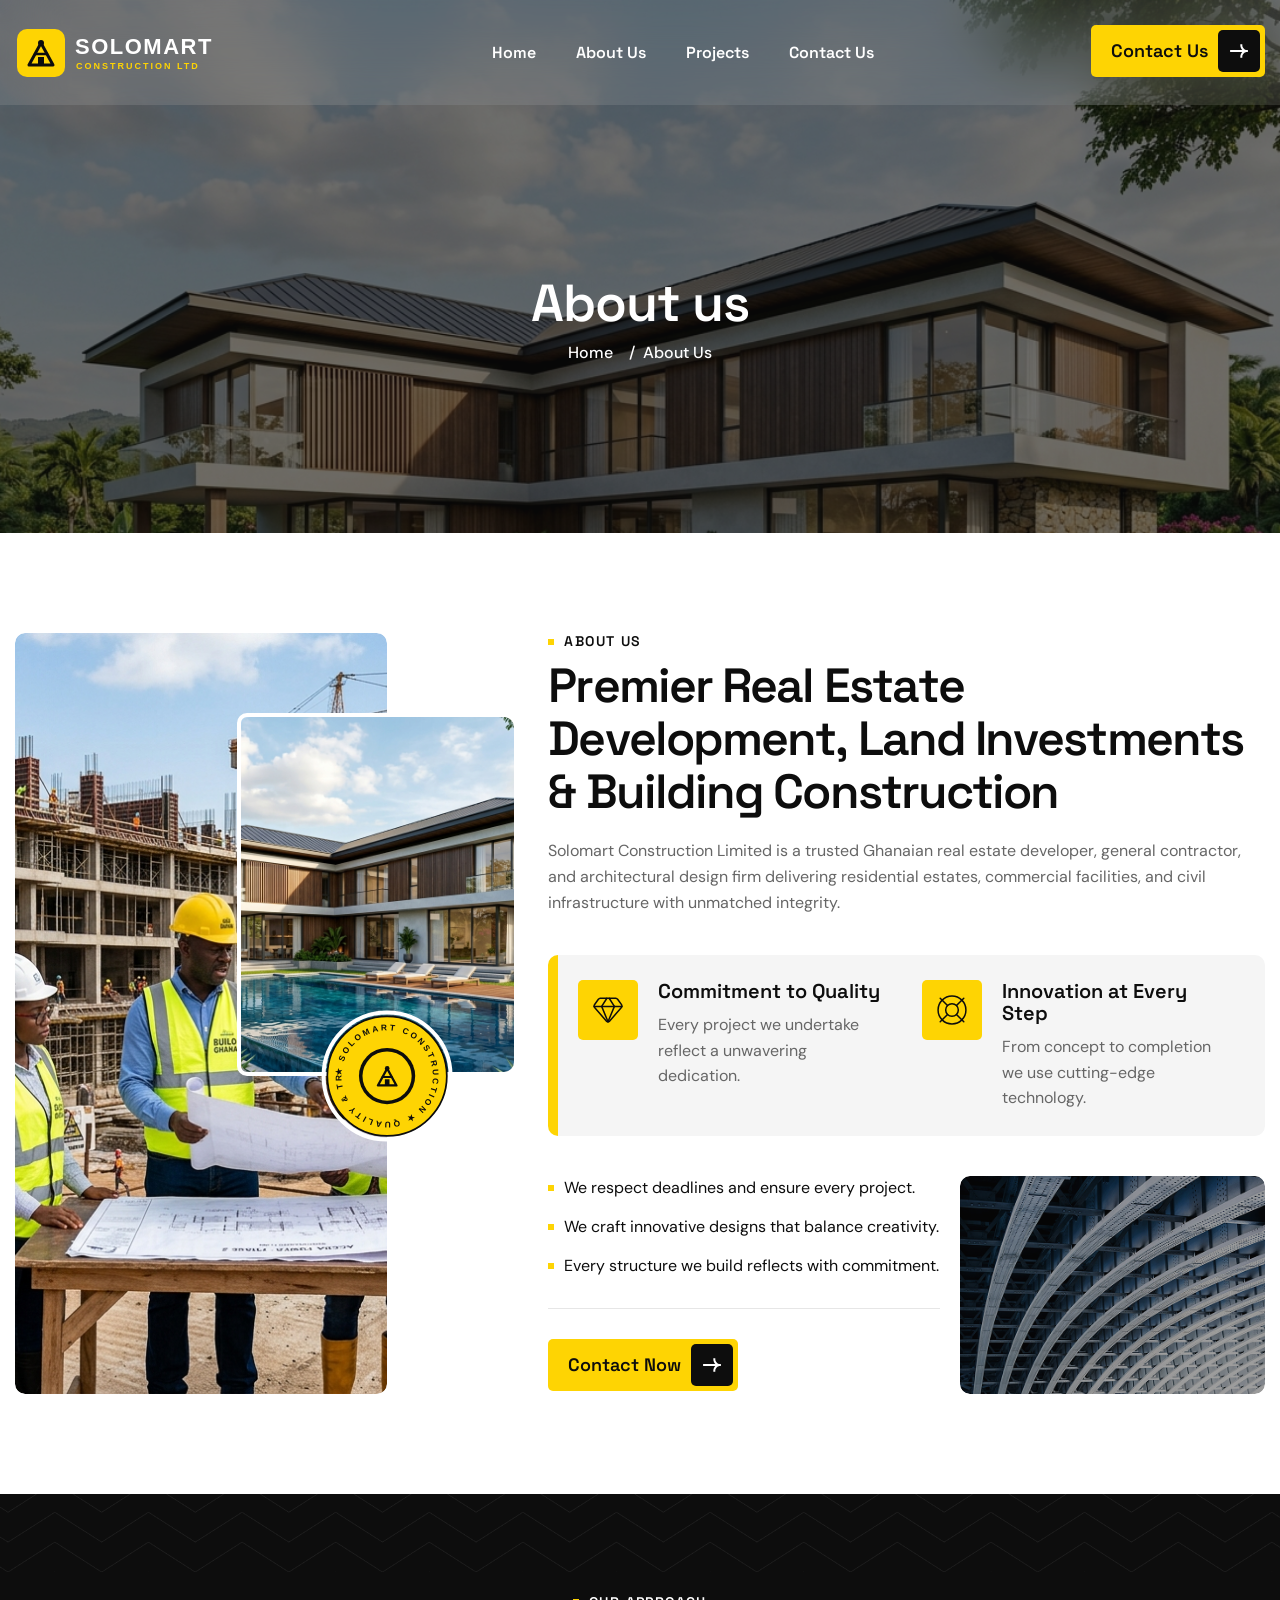
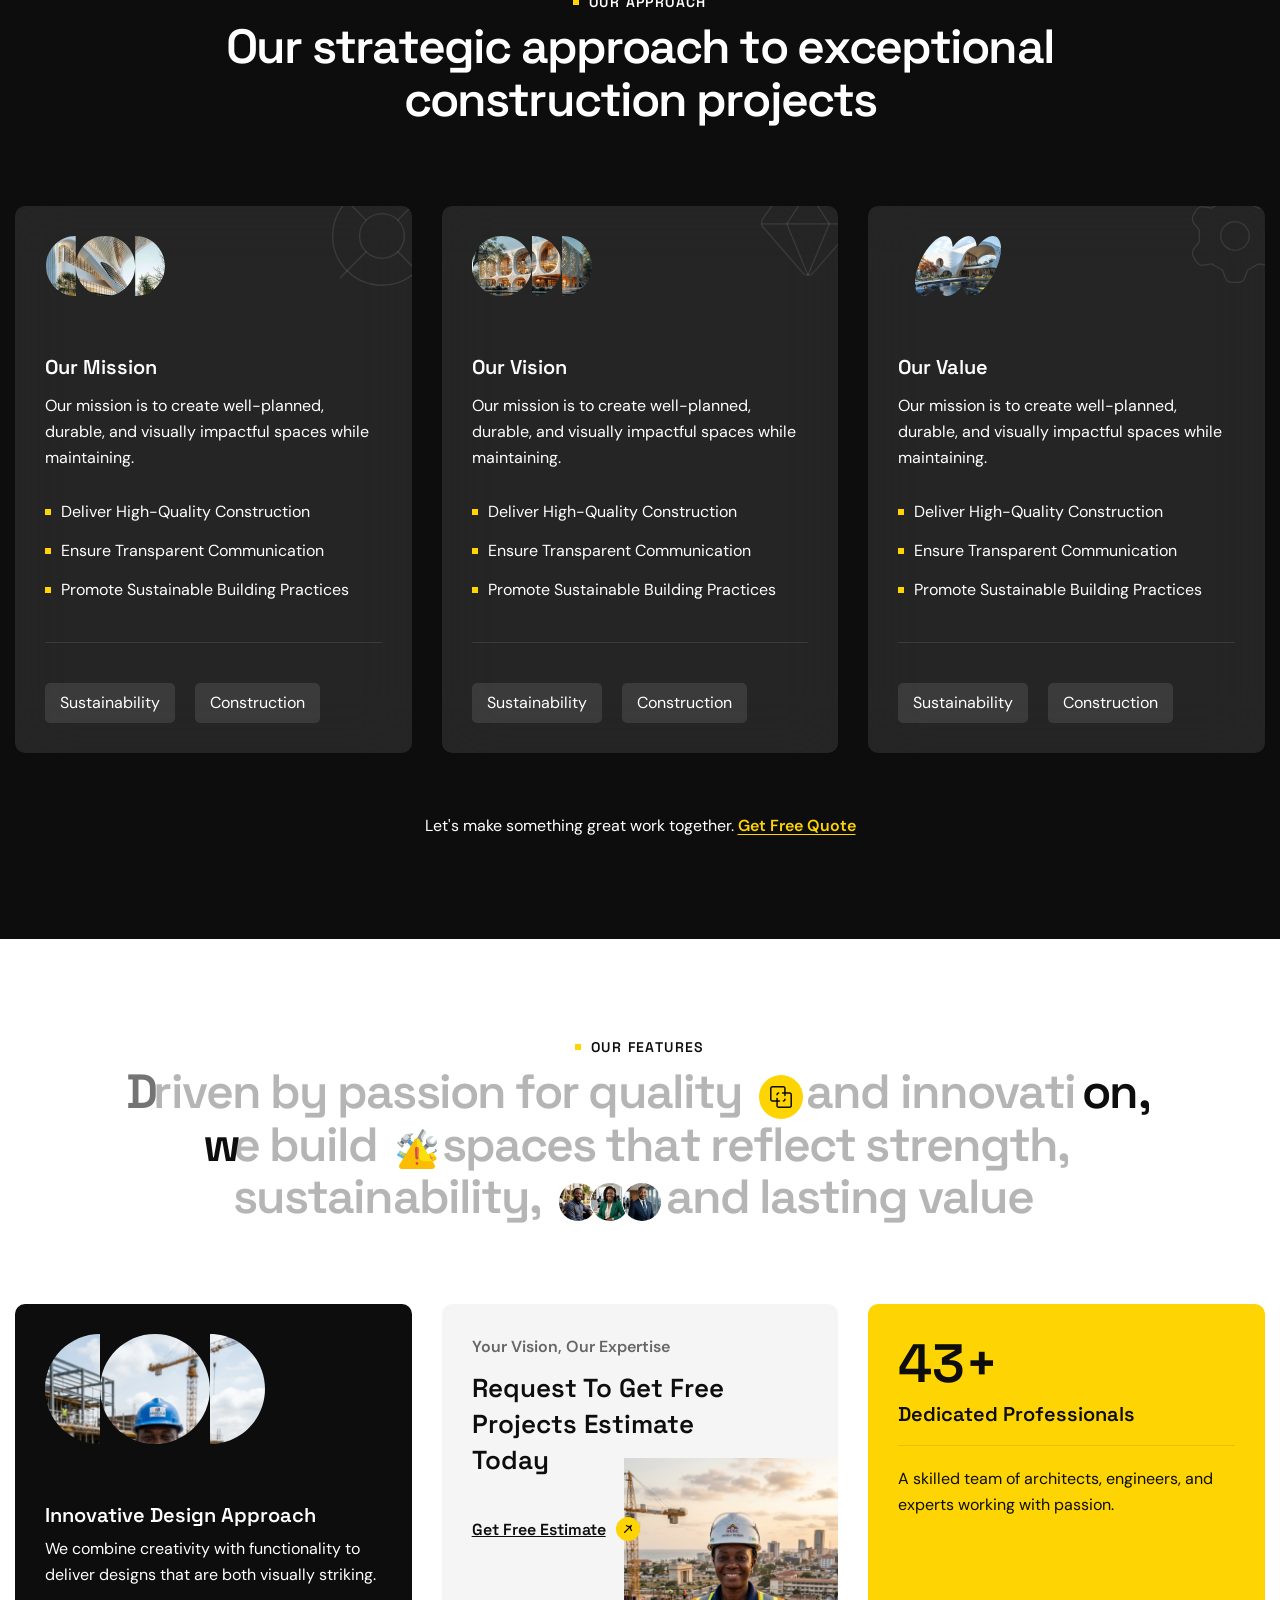
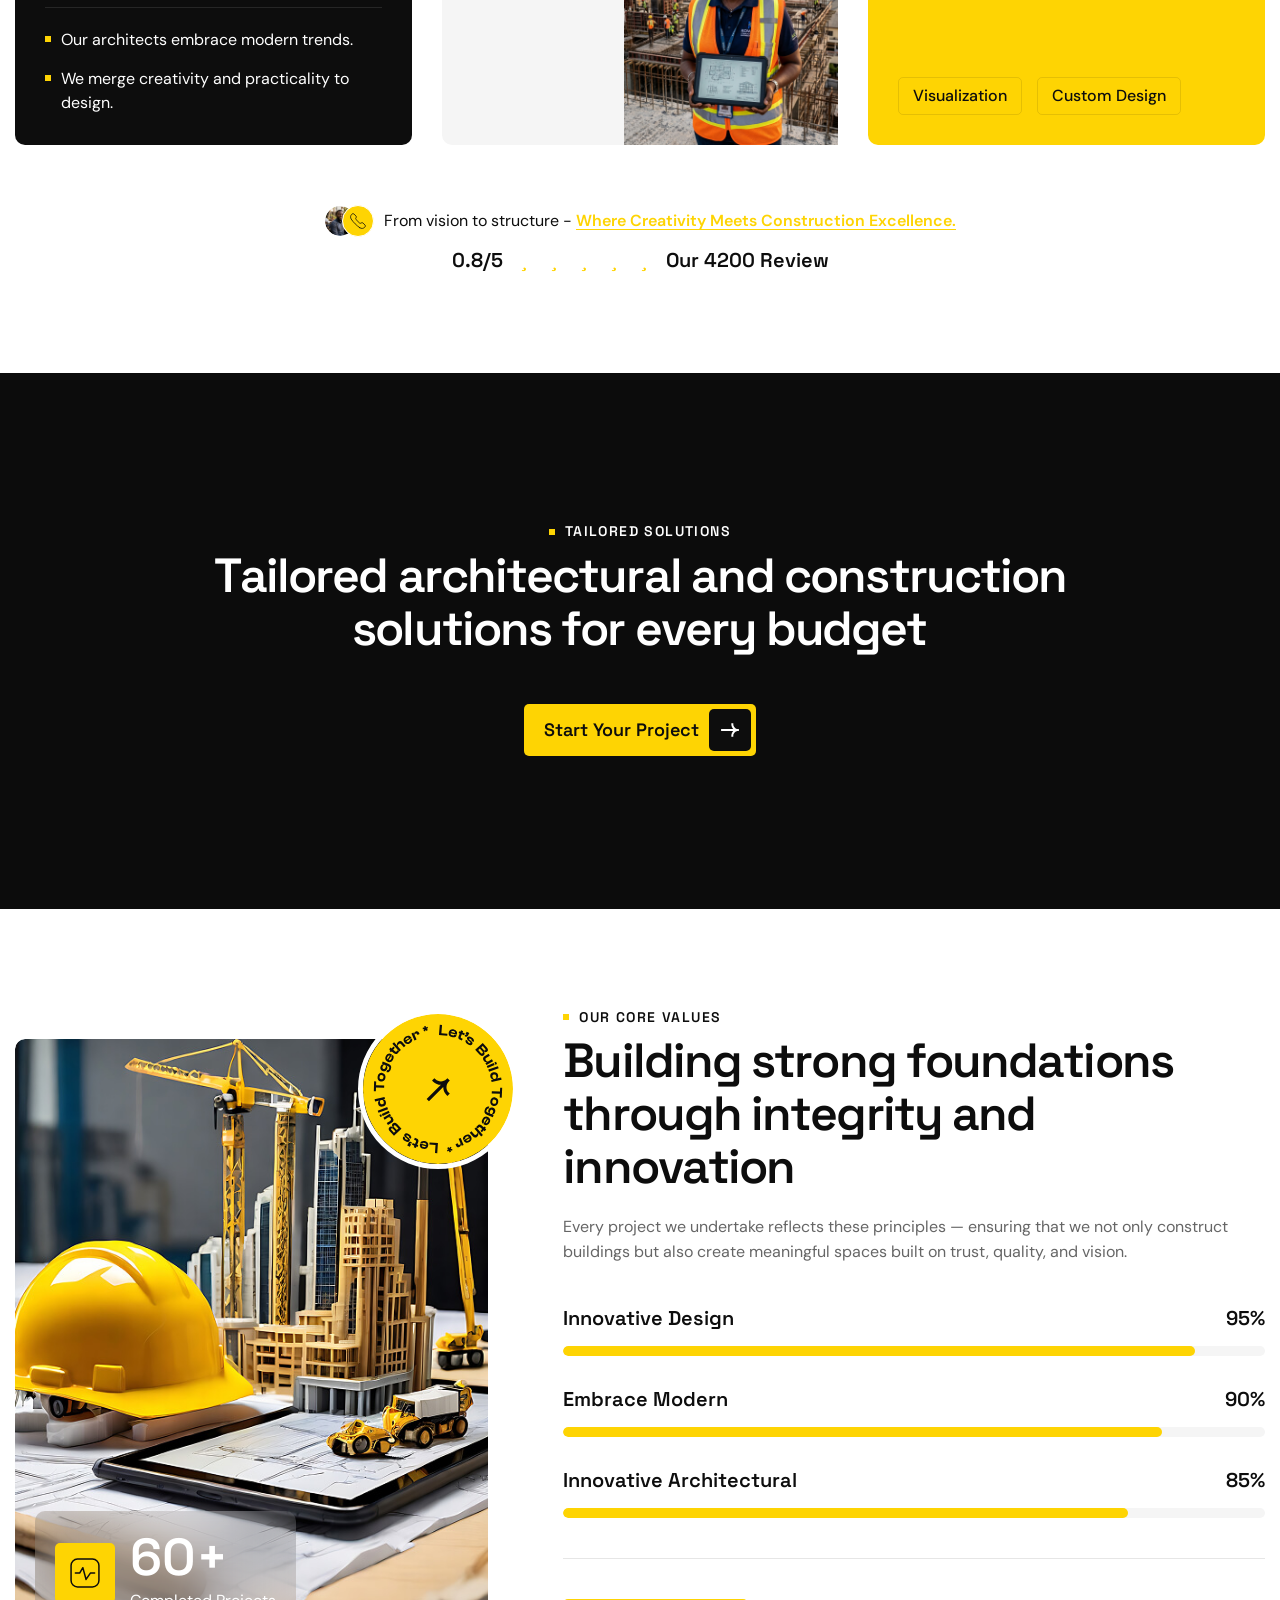
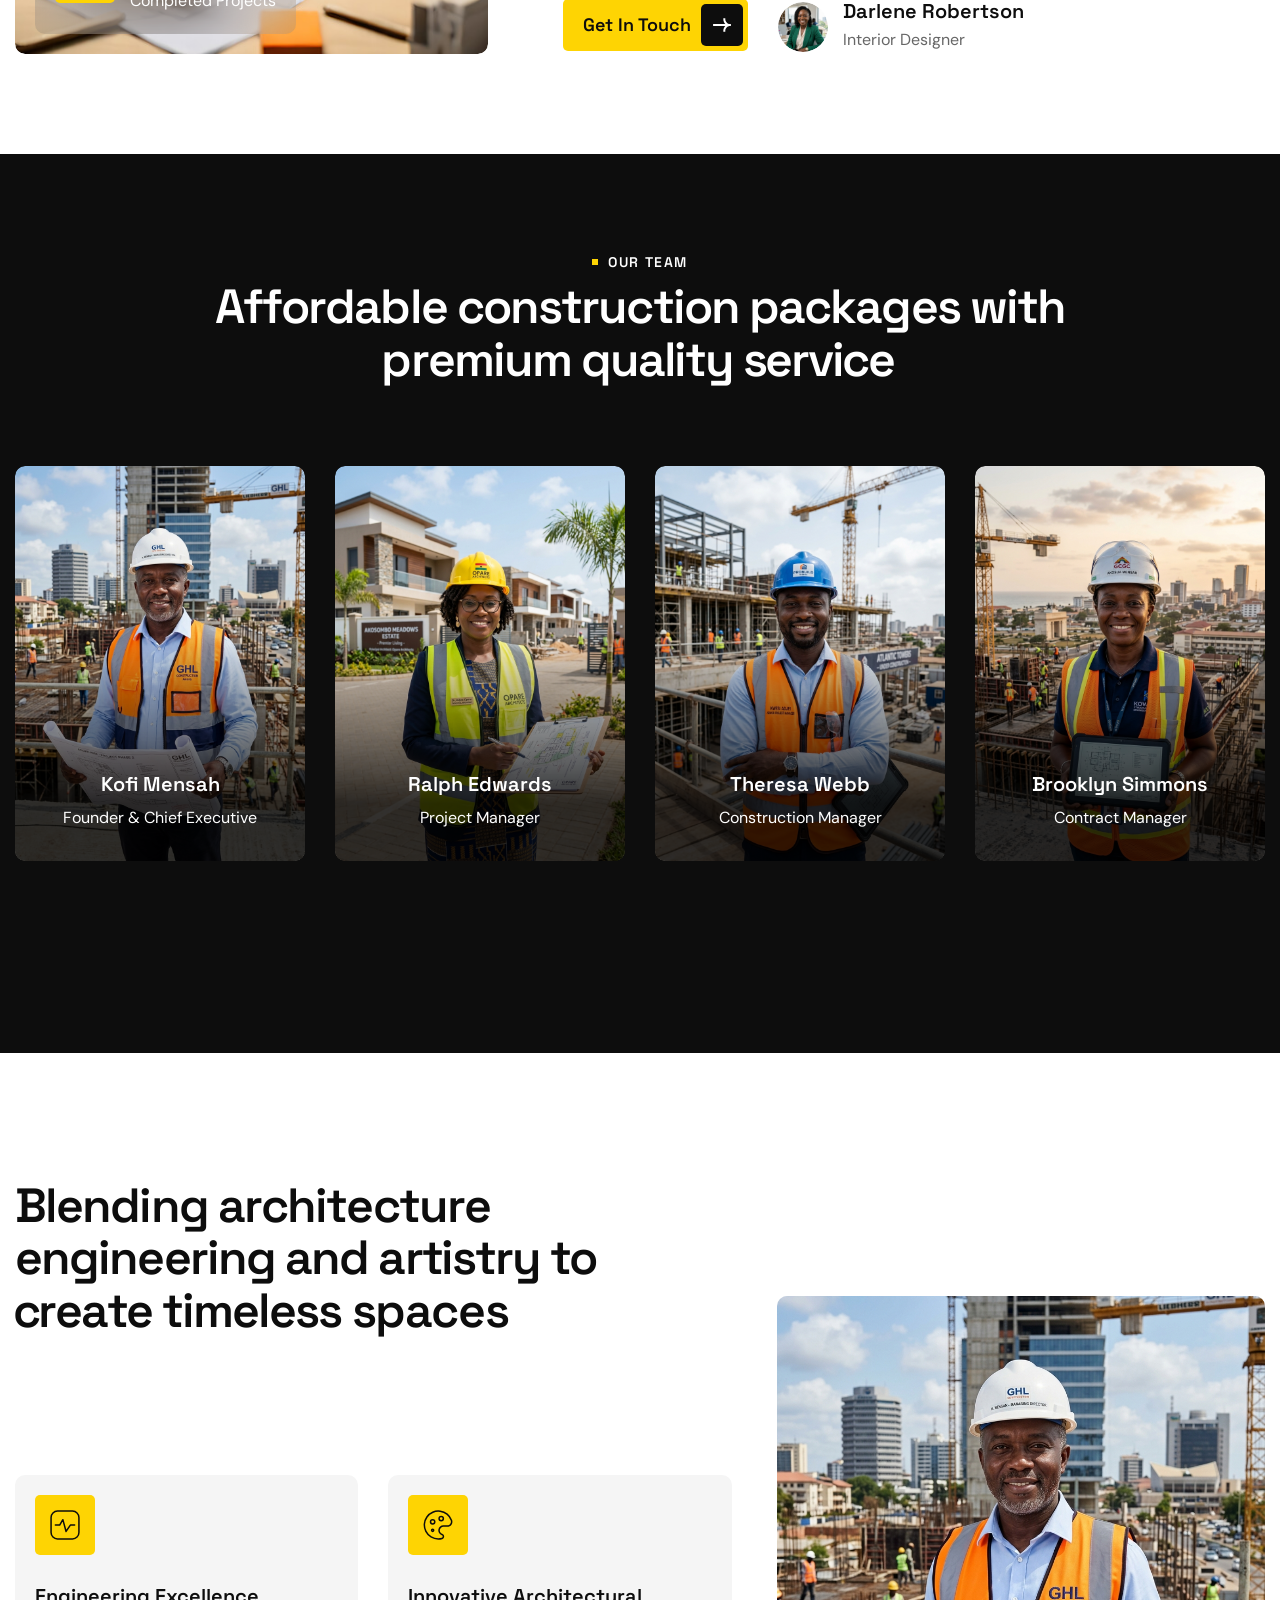
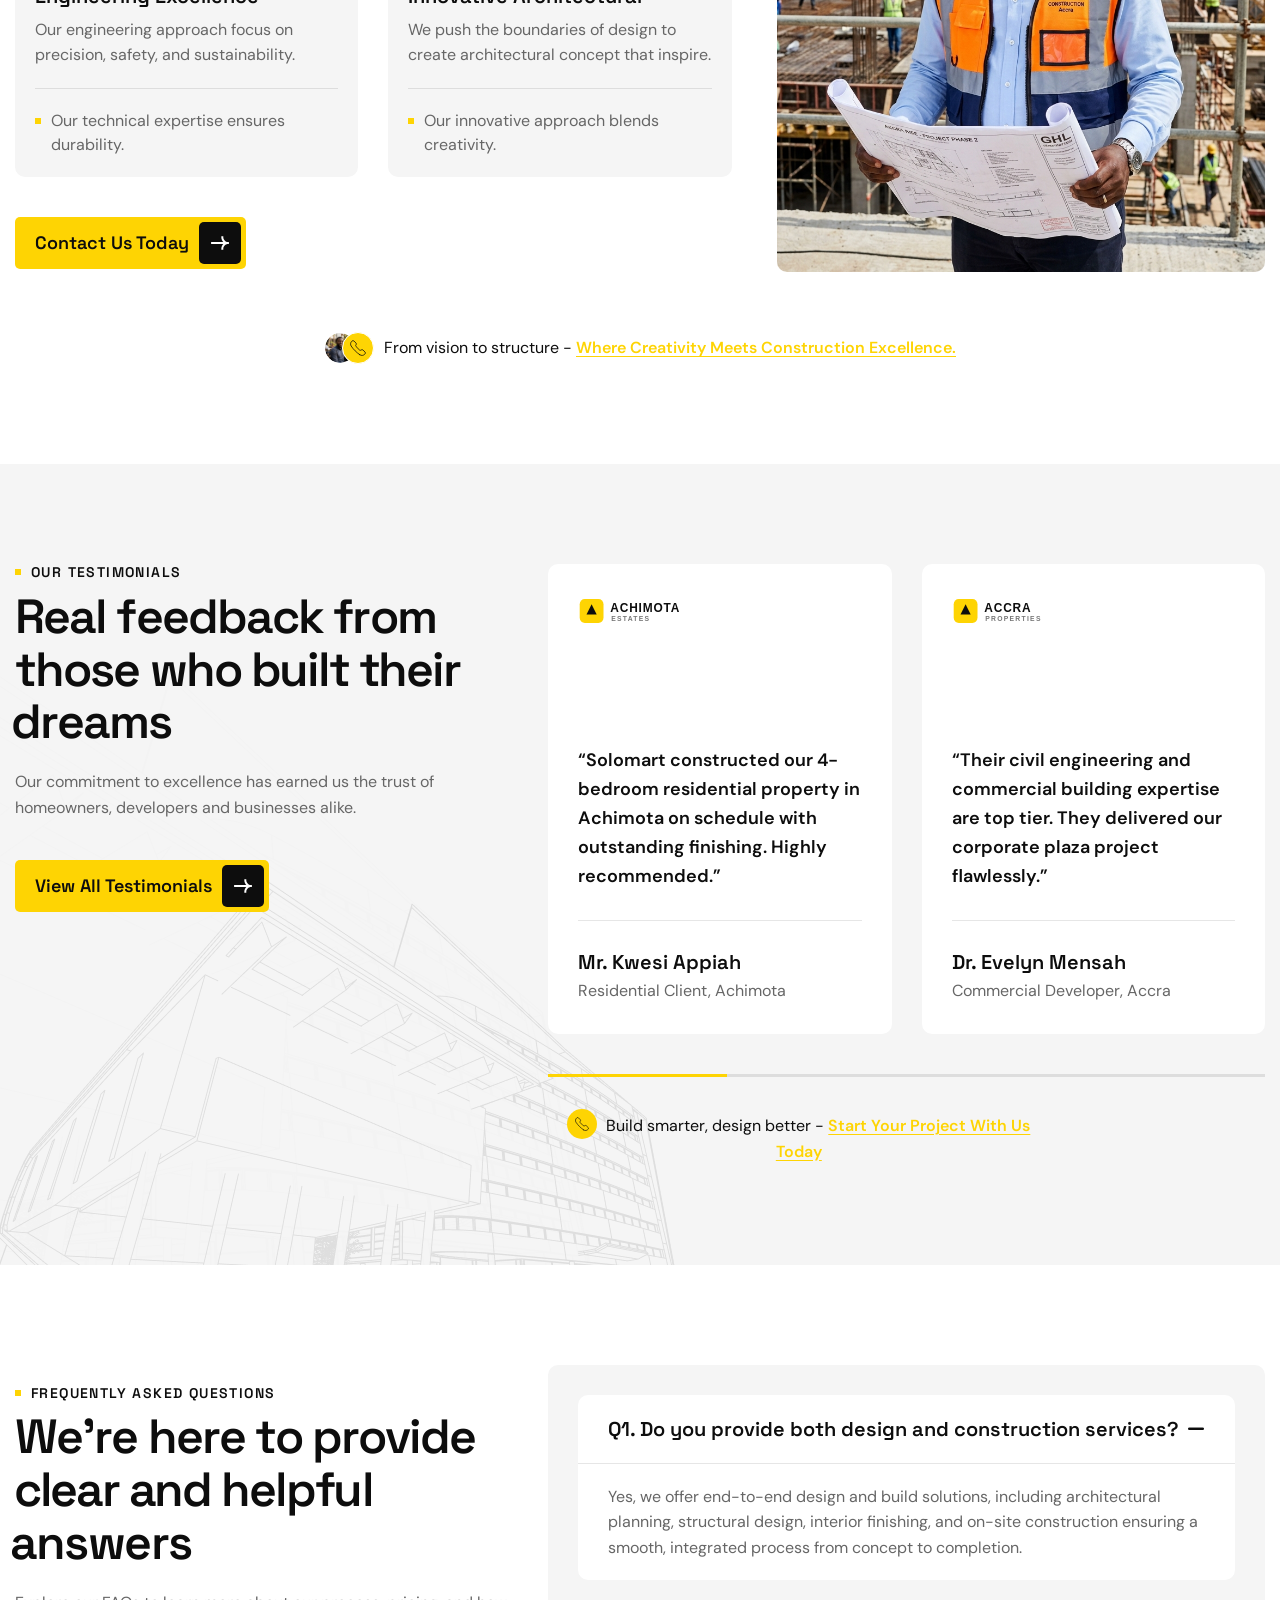
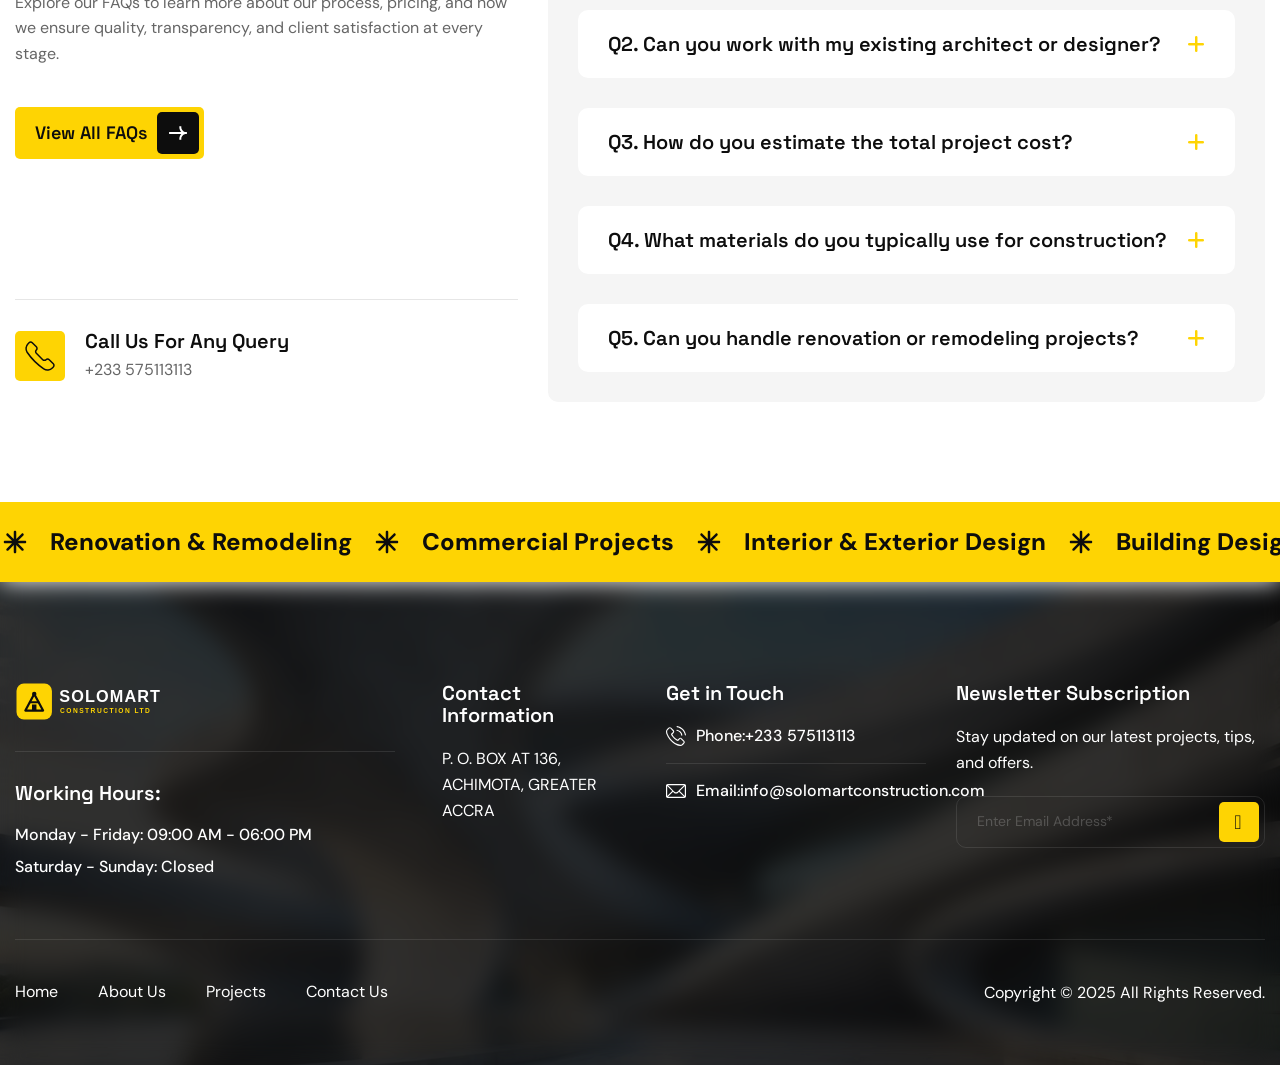
==== commit 0b3ee209: "Fix accessibility issues, link titles, aria-labels, and CSS vendor prefixes" ====
--- a/about.html
+++ b/about.html
@@ -5,7 +5,7 @@
 	<!-- Meta -->
 	<meta charset="utf-8">
 	<meta http-equiv="X-UA-Compatible" content="IE=edge">
-	<meta name="viewport" content="width=device-width, initial-scale=1.0, maximum-scale=1">
+	<meta name="viewport" content="width=device-width, initial-scale=1.0">
 	<meta name="description" content="">
 	<meta name="keywords" content="">
 	<meta name="author" content="SOLOMART CONSTRUCTION LIMITED">
@@ -509,7 +509,7 @@
 
                         <!-- Lest Together Circle Start -->
                         <div class="lets-together-circle">
-                            <a href="contact.html"><img src="images/lets-together-circle-accent.svg" alt=""></a>
+                            <a href="contact.html" title="Let's work together - Contact Us" aria-label="Let's work together - Contact Us"><img src="images/lets-together-circle-accent.svg" alt="Let's work together"></a>
                         </div>
                         <!-- Lest Together Circle End -->
 
@@ -647,9 +647,9 @@
                     <div class="team-item wow fadeInUp">
                         <!-- Team Image Start -->
                         <div class="team-item-image">
-                            <a href="team-single.html" data-cursor-text="View">
+                            <a href="team-single.html" data-cursor-text="View" title="View Kofi Mensah's profile" aria-label="View Kofi Mensah's profile">
                                 <figure>
-                                    <img src="images/team-1.jpg" alt="">
+                                    <img src="images/team-1.jpg" alt="Kofi Mensah">
                                 </figure>
                             </a>
                         </div>
@@ -665,10 +665,10 @@
                         <!-- Team Social List Start -->
                         <div class="team-social-list">
                             <ul>
-                                <li><a href="#"><i class="fa-brands fa-pinterest-p"></i></a></li>
-                                <li><a href="#"><i class="fa-brands fa-instagram"></i></a></li>
-                                <li><a href="#"><i class="fa-brands fa-x-twitter"></i></a></li>
-                                <li><a href="#"><i class="fa-brands fa-facebook-f"></i></a></li>
+                                <li><a href="#" title="Pinterest" aria-label="Pinterest"><i class="fa-brands fa-pinterest-p"></i></a></li>
+                                <li><a href="#" title="Instagram" aria-label="Instagram"><i class="fa-brands fa-instagram"></i></a></li>
+                                <li><a href="#" title="Twitter" aria-label="Twitter"><i class="fa-brands fa-x-twitter"></i></a></li>
+                                <li><a href="#" title="Facebook" aria-label="Facebook"><i class="fa-brands fa-facebook-f"></i></a></li>
                             </ul>
                         </div>
                         <!-- Team Social List End -->
@@ -681,9 +681,9 @@
                     <div class="team-item wow fadeInUp" data-wow-delay="0.2s">
                         <!-- Team Image Start -->
                         <div class="team-item-image">
-                            <a href="team-single.html" data-cursor-text="View">
+                            <a href="team-single.html" data-cursor-text="View" title="View Ralph Edwards' profile" aria-label="View Ralph Edwards' profile">
                                 <figure>
-                                    <img src="images/team-2.jpg" alt="">
+                                    <img src="images/team-2.jpg" alt="Ralph Edwards">
                                 </figure>
                             </a>
                         </div>
@@ -699,10 +699,10 @@
                         <!-- Team Social List Start -->
                         <div class="team-social-list">
                             <ul>
-                                <li><a href="#"><i class="fa-brands fa-pinterest-p"></i></a></li>
-                                <li><a href="#"><i class="fa-brands fa-instagram"></i></a></li>
-                                <li><a href="#"><i class="fa-brands fa-x-twitter"></i></a></li>
-                                <li><a href="#"><i class="fa-brands fa-facebook-f"></i></a></li>
+                                <li><a href="#" title="Pinterest" aria-label="Pinterest"><i class="fa-brands fa-pinterest-p"></i></a></li>
+                                <li><a href="#" title="Instagram" aria-label="Instagram"><i class="fa-brands fa-instagram"></i></a></li>
+                                <li><a href="#" title="Twitter" aria-label="Twitter"><i class="fa-brands fa-x-twitter"></i></a></li>
+                                <li><a href="#" title="Facebook" aria-label="Facebook"><i class="fa-brands fa-facebook-f"></i></a></li>
                             </ul>
                         </div>
                         <!-- Team Social List End -->
@@ -715,9 +715,9 @@
                     <div class="team-item wow fadeInUp" data-wow-delay="0.4s">
                         <!-- Team Image Start -->
                         <div class="team-item-image">
-                            <a href="team-single.html" data-cursor-text="View">
+                            <a href="team-single.html" data-cursor-text="View" title="View Theresa Webb's profile" aria-label="View Theresa Webb's profile">
                                 <figure>
-                                    <img src="images/team-3.jpg" alt="">
+                                    <img src="images/team-3.jpg" alt="Theresa Webb">
                                 </figure>
                             </a>
                         </div>
@@ -733,10 +733,10 @@
                         <!-- Team Social List Start -->
                         <div class="team-social-list">
                             <ul>
-                                <li><a href="#"><i class="fa-brands fa-pinterest-p"></i></a></li>
-                                <li><a href="#"><i class="fa-brands fa-instagram"></i></a></li>
-                                <li><a href="#"><i class="fa-brands fa-x-twitter"></i></a></li>
-                                <li><a href="#"><i class="fa-brands fa-facebook-f"></i></a></li>
+                                <li><a href="#" title="Pinterest" aria-label="Pinterest"><i class="fa-brands fa-pinterest-p"></i></a></li>
+                                <li><a href="#" title="Instagram" aria-label="Instagram"><i class="fa-brands fa-instagram"></i></a></li>
+                                <li><a href="#" title="Twitter" aria-label="Twitter"><i class="fa-brands fa-x-twitter"></i></a></li>
+                                <li><a href="#" title="Facebook" aria-label="Facebook"><i class="fa-brands fa-facebook-f"></i></a></li>
                             </ul>
                         </div>
                         <!-- Team Social List End -->
@@ -749,9 +749,9 @@
                     <div class="team-item wow fadeInUp" data-wow-delay="0.6s">
                         <!-- Team Image Start -->
                         <div class="team-item-image">
-                            <a href="team-single.html" data-cursor-text="View">
+                            <a href="team-single.html" data-cursor-text="View" title="View Brooklyn Simmons' profile" aria-label="View Brooklyn Simmons' profile">
                                 <figure>
-                                    <img src="images/team-4.jpg" alt="">
+                                    <img src="images/team-4.jpg" alt="Brooklyn Simmons">
                                 </figure>
                             </a>
                         </div>
@@ -767,10 +767,10 @@
                         <!-- Team Social List Start -->
                         <div class="team-social-list">
                             <ul>
-                                <li><a href="#"><i class="fa-brands fa-pinterest-p"></i></a></li>
-                                <li><a href="#"><i class="fa-brands fa-instagram"></i></a></li>
-                                <li><a href="#"><i class="fa-brands fa-x-twitter"></i></a></li>
-                                <li><a href="#"><i class="fa-brands fa-facebook-f"></i></a></li>
+                                <li><a href="#" title="Pinterest" aria-label="Pinterest"><i class="fa-brands fa-pinterest-p"></i></a></li>
+                                <li><a href="#" title="Instagram" aria-label="Instagram"><i class="fa-brands fa-instagram"></i></a></li>
+                                <li><a href="#" title="Twitter" aria-label="Twitter"><i class="fa-brands fa-x-twitter"></i></a></li>
+                                <li><a href="#" title="Facebook" aria-label="Facebook"><i class="fa-brands fa-facebook-f"></i></a></li>
                             </ul>
                         </div>
                         <!-- Team Social List End -->
@@ -1247,7 +1247,7 @@
                                 <form id="newslettersForm" action="#" method="POST">
                                     <div class="form-group">
                                         <input type="email" name="mail" class="form-control" id="mail" placeholder="Enter Email Address*" required>
-                                        <button type="submit" class="newsletter-btn"><i class="fa-regular fa-paper-plane"></i></button>
+                                        <button type="submit" class="newsletter-btn" aria-label="Subscribe to newsletter"><i class="fa-regular fa-paper-plane"></i></button>
                                     </div>
                                 </form>
                             </div>
--- a/css/custom.css
+++ b/css/custom.css
@@ -44,6 +44,17 @@
 -------------------------------------------------------------------------------------- */
 
 /************************************/
+/*** 	 Utility Classes         ***/
+/************************************/
+
+/* Honeypot anti-spam field - hidden from users */
+.hp-field {
+    display: none !important;
+    position: absolute;
+    left: -9999px;
+}
+
+/************************************/
 /*** 	 01. Global Variables	  ***/
 /************************************/
 
@@ -501,8 +512,8 @@
 	position: relative;
 	top: 0;
 	background: var(--dark-divider-color);
+	-webkit-backdrop-filter: blur(30px) saturate(100%);
 	backdrop-filter: blur(30px) saturate(100%);
-	-webkit-backdrop-filter: blur(30px) saturate(100%);
 	z-index: 100;
 }
 
@@ -1874,10 +1885,14 @@
 
 .feature-item-shape-image figure{
 	display: block;
+	-webkit-mask-image: url('../images/feature-item-image-shape-1.svg');
     mask-image: url('../images/feature-item-image-shape-1.svg');
 	background-image: url('../images/feature-item-image-shape-1.svg');
+	-webkit-mask-size: cover;
     mask-size: cover;
+	-webkit-mask-position: center center;
     mask-position: center center;
+	-webkit-mask-repeat: no-repeat;
     mask-repeat: no-repeat;
     width: 220px;
     height: 110px; 
@@ -2028,8 +2043,8 @@
 
 .pricing-item{
 	background: var(--dark-divider-color);
+	-webkit-backdrop-filter: blur(30px);
 	backdrop-filter: blur(30px);
-	-webkit-backdrop-filter: blur(30px);
 	border-radius: 10px;
 	height: calc(100% - 30px); 
 	margin-bottom: 30px;
@@ -2039,8 +2054,8 @@
 .pricing-item-header{
 	position: relative;
 	background: var(--dark-divider-color);
+	-webkit-backdrop-filter: blur(30px);
 	backdrop-filter: blur(30px);
-	-webkit-backdrop-filter: blur(30px);
 	border-radius: 10px;
 	padding: 30px;
 }
@@ -2423,8 +2438,8 @@
 	width: 60px;
 	height: 60px;
 	background: var(--dark-divider-color);
+	-webkit-backdrop-filter: blur(30px) saturate(100%);
 	backdrop-filter: blur(30px) saturate(100%);
-	-webkit-backdrop-filter: blur(30px) saturate(100%);
 	border-radius: 5px;
 	display: flex;
 	align-items: center;
@@ -2797,8 +2812,8 @@
 	line-height: 1.5em;
 	color: var(--white-color);
 	background: var(--divider-color);
-	backdrop-filter:  blur(30px) saturate(100%);
 	-webkit-backdrop-filter: blur(30px) saturate(100%);
+	backdrop-filter: blur(30px) saturate(100%);
 	border-radius: 5px;
 	padding: 5px 14px;
 	transition: all 0.4s ease-in-out;
@@ -2877,8 +2892,8 @@
 }
 
 .main-footer::after{
+    -webkit-backdrop-filter: blur(12px);
     backdrop-filter: blur(12px);
-    -webkit-backdrop-filter: blur(12px);
 }
 
 .footer-scrolling-ticker{
@@ -2892,6 +2907,7 @@
 	--gap: 20px;
 	display: flex;
 	overflow: hidden;
+	-webkit-user-select: none;
 	user-select: none;
 	gap: var(--gap);
 	align-items: center;
@@ -3140,8 +3156,8 @@
     color: var(--white-color);
     line-height: normal;
     background: var(--dark-divider-color);
+    -webkit-backdrop-filter: blur(180px);
     backdrop-filter: blur(180px);
-    -webkit-backdrop-filter: blur(180px);
     border-radius: 10px;
     padding: 10px 16px;
     transition: all 0.4s ease-in-out;
@@ -3273,8 +3289,8 @@
 	background-color: var(--dark-divider-color);
 	padding: 50px;
 	border-radius: 10px;
+    -webkit-backdrop-filter: blur(30px);
 	backdrop-filter: blur(30px);
-    -webkit-backdrop-filter: blur(30px);
 	height: calc(100% - 30px);
 	margin-bottom: 30px;
 	overflow: hidden;
@@ -3297,24 +3313,30 @@
 
 .approach-item-image figure{
 	display: block;
+	-webkit-mask-repeat: no-repeat;
     mask-repeat: no-repeat;
+	-webkit-mask-size: cover;
     mask-size: cover;
+	-webkit-mask-position: center center;
     mask-position: center center;
 	width: 100%;
 	max-width: 120px;
 }
 
 .approach-item.box-1 .approach-item-image figure{
+	-webkit-mask-image: url('../images/approach-item-shape-1.svg');
     mask-image: url('../images/approach-item-shape-1.svg');
     background-image: url('../images/approach-item-shape-1.svg');
 }
 
 .approach-item.box-2 .approach-item-image figure{
+	-webkit-mask-image: url('../images/approach-item-shape-2.svg');
     mask-image: url('../images/approach-item-shape-2.svg');
     background-image: url('../images/approach-item-shape-2.svg');
 }
 
 .approach-item.box-3 .approach-item-image figure{
+	-webkit-mask-image: url('../images/approach-item-shape-3.svg');
     mask-image: url('../images/approach-item-shape-3.svg');
     background-image: url('../images/approach-item-shape-3.svg');
 }
@@ -3441,8 +3463,8 @@
 	left: 20px;
 	bottom: 20px;
 	background-color: var(--divider-color);
+	-webkit-backdrop-filter: blur(30px) saturate(100%);
 	backdrop-filter: blur(30px) saturate(100%);
-    -webkit-backdrop-filter: blur(30px) saturate(100%);
 	display: flex;
 	flex-wrap: wrap;
 	align-items: center;
@@ -4646,11 +4668,15 @@
 }
 
 .project-feature-item-image figure{
+	-webkit-mask-image: url('../images/project-feature-image-shape.svg');
     mask-image: url('../images/project-feature-image-shape.svg');
     background-image: url('../images/project-feature-image-shape.svg');
 	display: block;
+	-webkit-mask-size: cover;
     mask-size: cover;
+	-webkit-mask-position: center center;
     mask-position: center center;
+	-webkit-mask-repeat: no-repeat;
     mask-repeat: no-repeat;
     width: 100%;
     height: 100%;
@@ -7209,8 +7235,8 @@
 
 header.main-header.header-gold .header-sticky{
     background: transparent;
+    -webkit-backdrop-filter: initial;
     backdrop-filter: initial;
-    -webkit-backdrop-filter: initial;
     border-bottom: 1px solid var(--dark-divider-color);
 }
 
@@ -7312,10 +7338,12 @@
 	position: absolute;
 	width: 20px;
     height: 20px;
+	-webkit-mask: url('../images/hero-client-box-corner-shape-gold.svg');
 	mask: url('../images/hero-client-box-corner-shape-gold.svg');
-	-webkit-mask: url('../images/hero-client-box-corner-shape-gold.svg');
 	background-color: var(--primary-color);
+	-webkit-mask-repeat: no-repeat;
 	mask-repeat: no-repeat;
+	-webkit-mask-size: cover;
 	mask-size: cover;
 }
 
@@ -7343,8 +7371,8 @@
     bottom: 0;
     left: 60px;
     background: var(--dark-divider-color);
+    -webkit-backdrop-filter: blur(20px) saturate(100%);
     backdrop-filter: blur(20px) saturate(100%);
-    -webkit-backdrop-filter: blur(20px) saturate(100%);
     border-radius: 10px 10px 0 0;
     text-align: center;
     width: 100%;
@@ -7820,11 +7848,15 @@
 
 .what-we-item-shape-image-gold figure{
     display: block;
+    -webkit-mask-size: cover;
     mask-size: cover;
+    -webkit-mask-position: center center;
     mask-position: center center;
+    -webkit-mask-repeat: no-repeat;
     mask-repeat: no-repeat;
     width: 100px;
     height: 70px; 
+    -webkit-mask-image: url('../images/what-we-item-bg-shape-image-1-gold.svg');
     mask-image: url('../images/what-we-item-bg-shape-image-1-gold.svg');
 	background-image: url('../images/what-we-item-bg-shape-image-1-gold.svg');
 }
@@ -7893,6 +7925,7 @@
 .what-we-item-gold.box-4 .what-we-item-shape-image-gold figure{
     width: 100px;
     height: 50px;
+    -webkit-mask-image: url(../images/what-we-item-bg-shape-image-2-gold.svg);
     mask-image: url(../images/what-we-item-bg-shape-image-2-gold.svg);
     background-image: url(../images/what-we-item-bg-shape-image-2-gold.svg);
 }
@@ -7977,8 +8010,8 @@
 
 .why-choose-item-gold{
     background: var(--dark-divider-color);
+    -webkit-backdrop-filter: blur(20px);
     backdrop-filter: blur(20px);
-    -webkit-backdrop-filter: blur(20px);
     border-radius: 10px;
     display: flex;
     flex-wrap: wrap;
@@ -8049,8 +8082,8 @@
 
 .why-choose-counter-list-gold{
     background: var(--dark-divider-color);
+    -webkit-backdrop-filter: blur(20px);
     backdrop-filter: blur(20px);
-    -webkit-backdrop-filter: blur(20px);
     border-radius: 10px;
     display: flex;
     flex-wrap: wrap;
@@ -8105,8 +8138,8 @@
     align-items: center;
     gap: 20px;
     background: var(--dark-divider-color);
+    -webkit-backdrop-filter: blur(20px);
     backdrop-filter: blur(20px);
-    -webkit-backdrop-filter: blur(20px);
     border-radius: 10px;
     padding: 10px;
 }
@@ -9660,8 +9693,8 @@
 .hero-body-item-silver{
 	width: calc(50% - 15px);
 	background: var(--dark-divider-color);
+    -webkit-backdrop-filter: blur(30px) saturate(100%);
     backdrop-filter: blur(30px) saturate(100%);
-    -webkit-backdrop-filter: blur(30px) saturate(100%);
 	border-radius: 10px;
 	display: flex;
 	flex-wrap: wrap;
@@ -9798,8 +9831,8 @@
     bottom: 30px;
     left: 30px;
     background: var(--divider-color);
+    -webkit-backdrop-filter: blur(15px) saturate(100%);
     backdrop-filter: blur(15px) saturate(100%);
-    -webkit-backdrop-filter: blur(15px) saturate(100%);
 	display: flex;
 	flex-wrap: wrap;
 	align-items: start;
@@ -10055,10 +10088,14 @@
 
 .service-item-image-silver figure{
 	display: block;
+	-webkit-mask-image: url('../images/service-image-shap-silver.svg');
 	mask-image: url('../images/service-image-shap-silver.svg');
     background-image: url('../images/service-image-shap-silver.svg');
+    -webkit-mask-size: cover;
     mask-size: cover;
+    -webkit-mask-position: center center;
     mask-position: center center;
+    -webkit-mask-repeat: no-repeat;
     mask-repeat: no-repeat;
     max-width: 355px;
     max-height: 175px;
@@ -10625,8 +10662,8 @@
 
 .working-process-body-silver{
 	background-color: var(--dark-divider-color);
+	-webkit-backdrop-filter: blur(20px) saturate(100%);
 	backdrop-filter: blur(20px) saturate(100%);
-	-webkit-backdrop-filter: blur(20px) saturate(100%);
 	padding: 30px;
 	border-radius: 10px;
 	height: 100%;
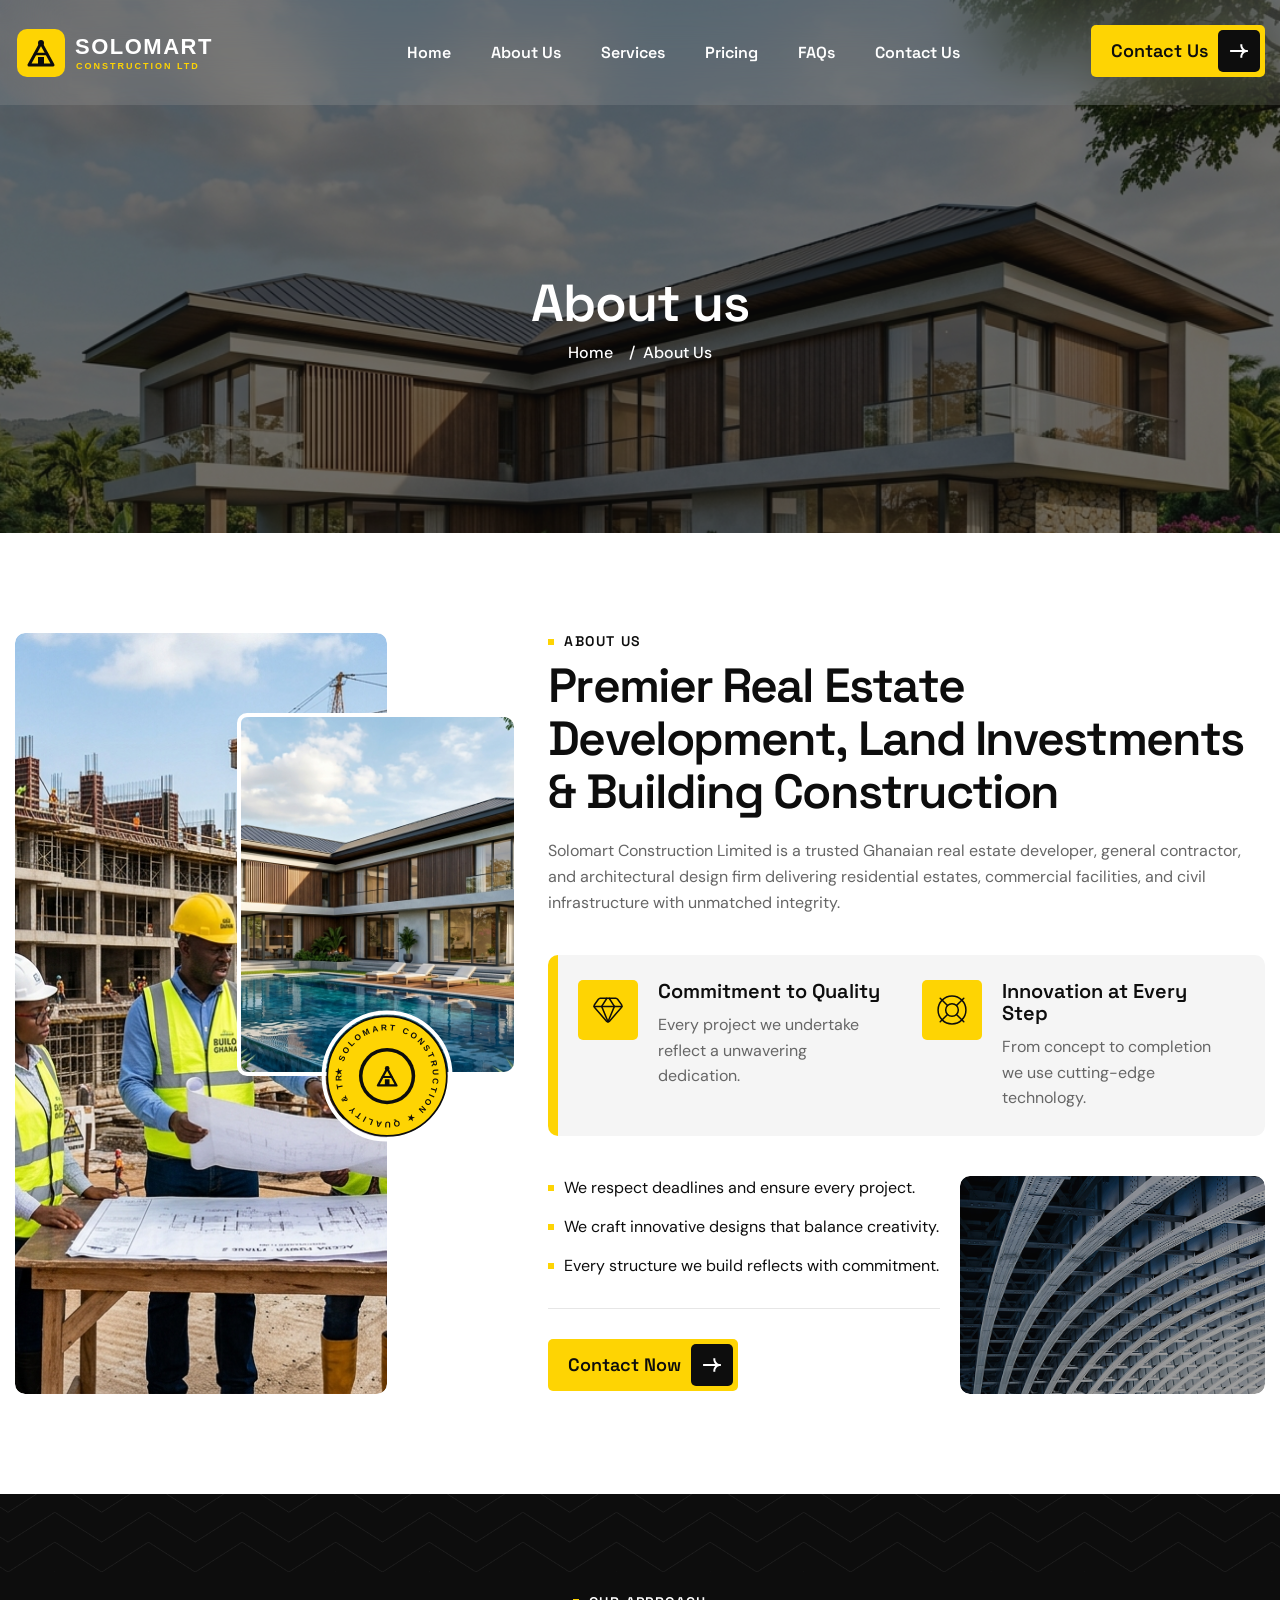
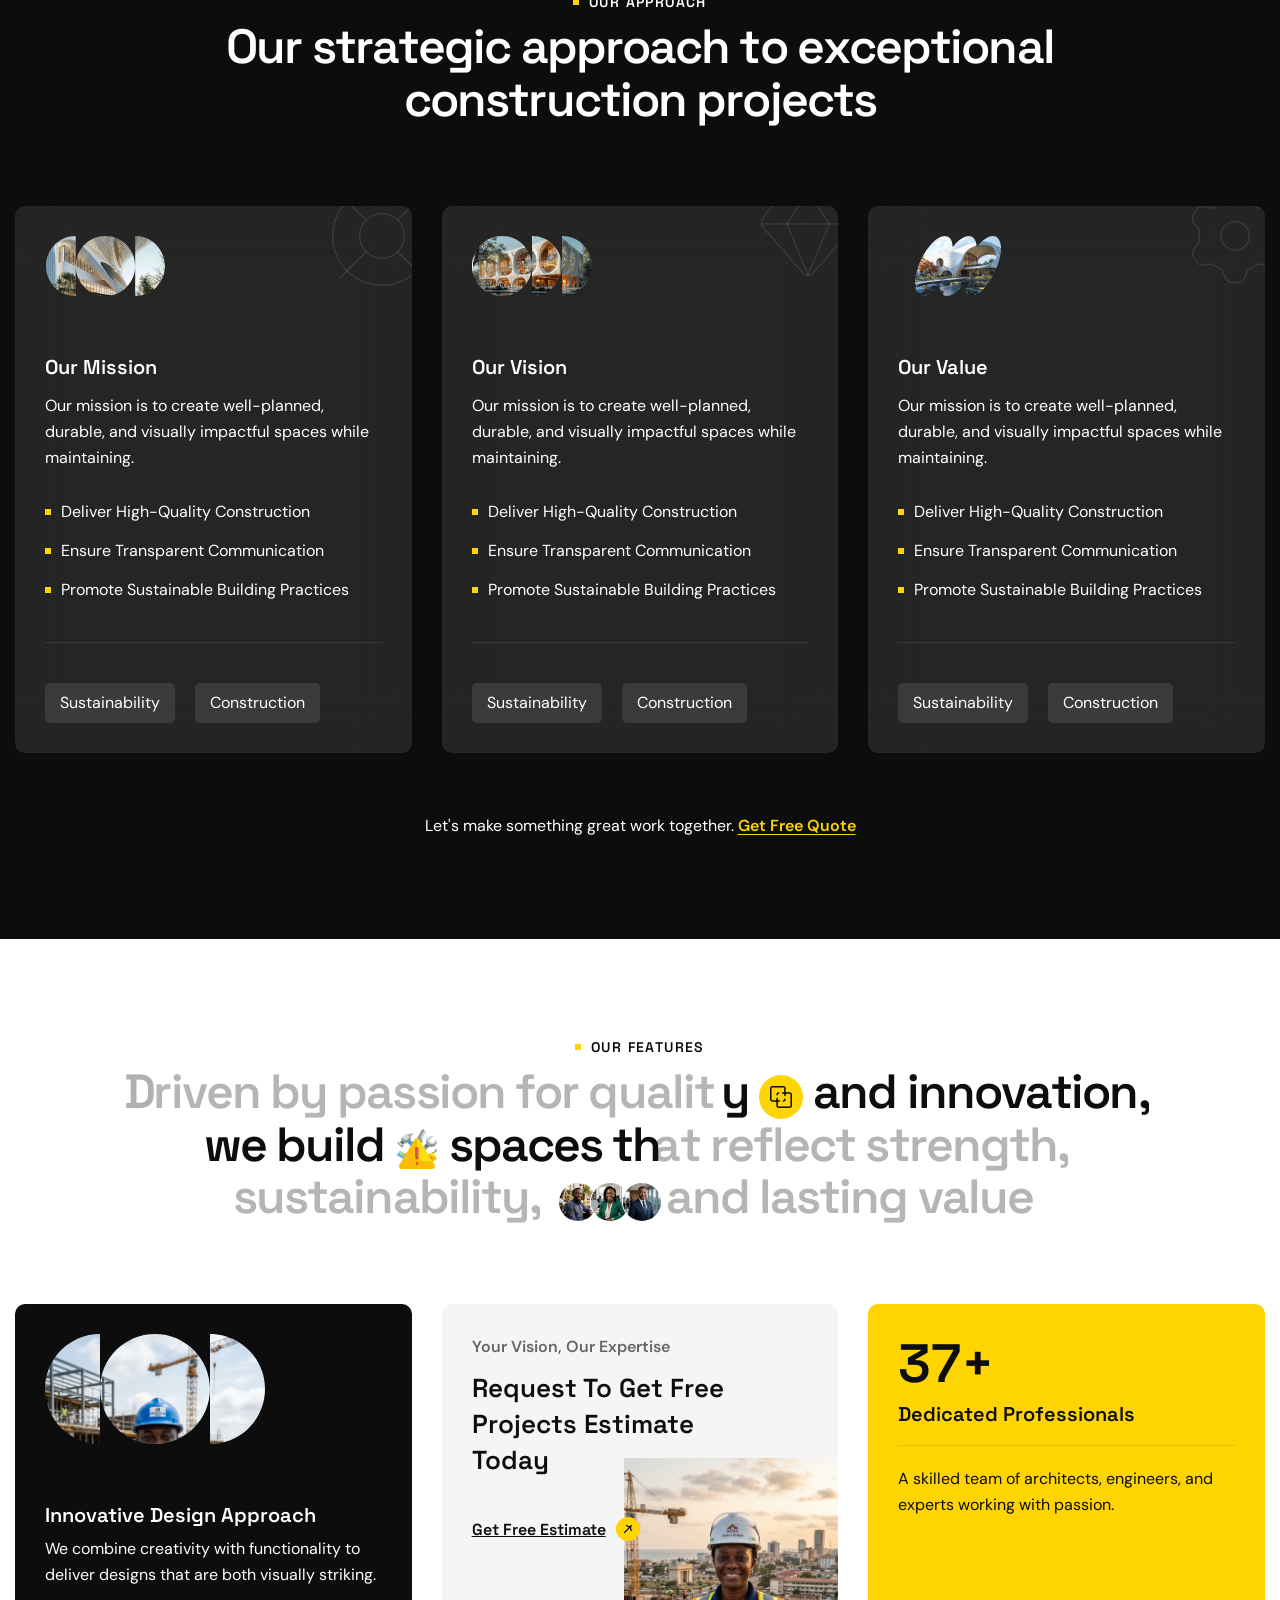
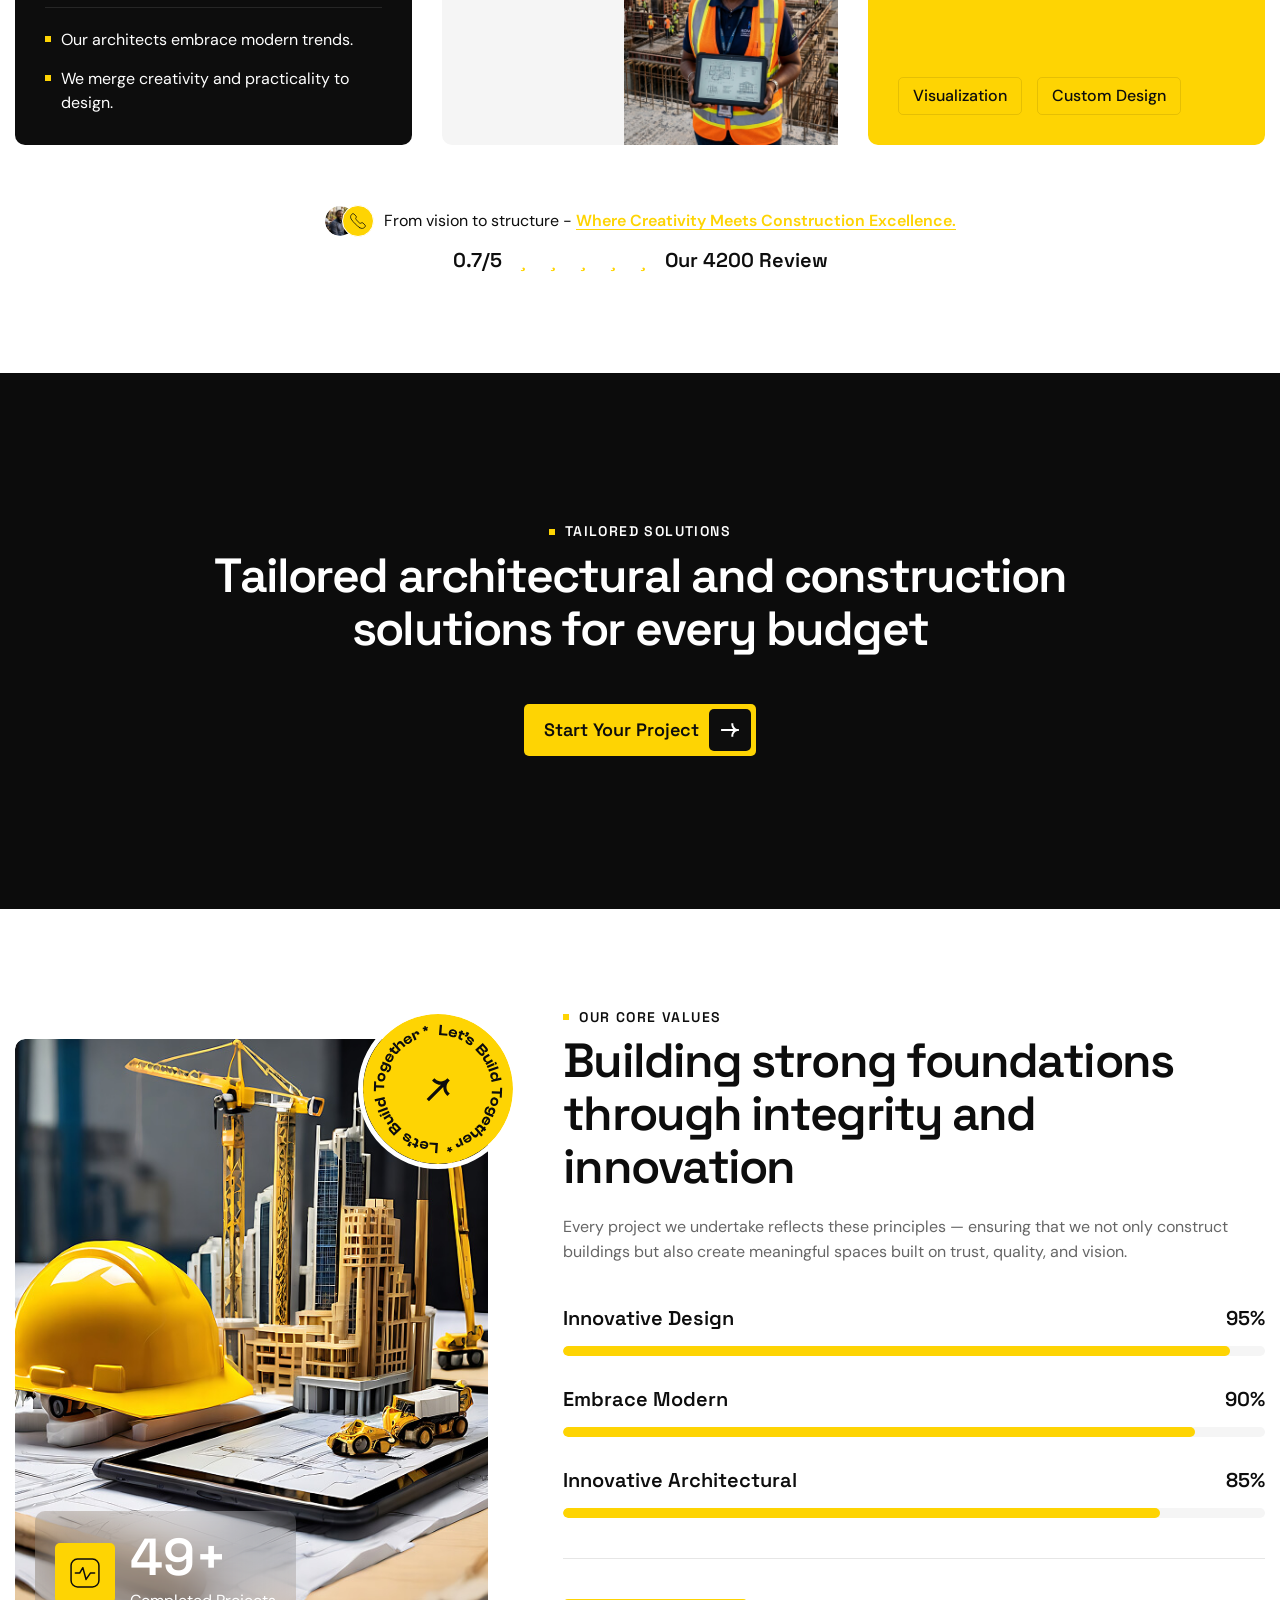
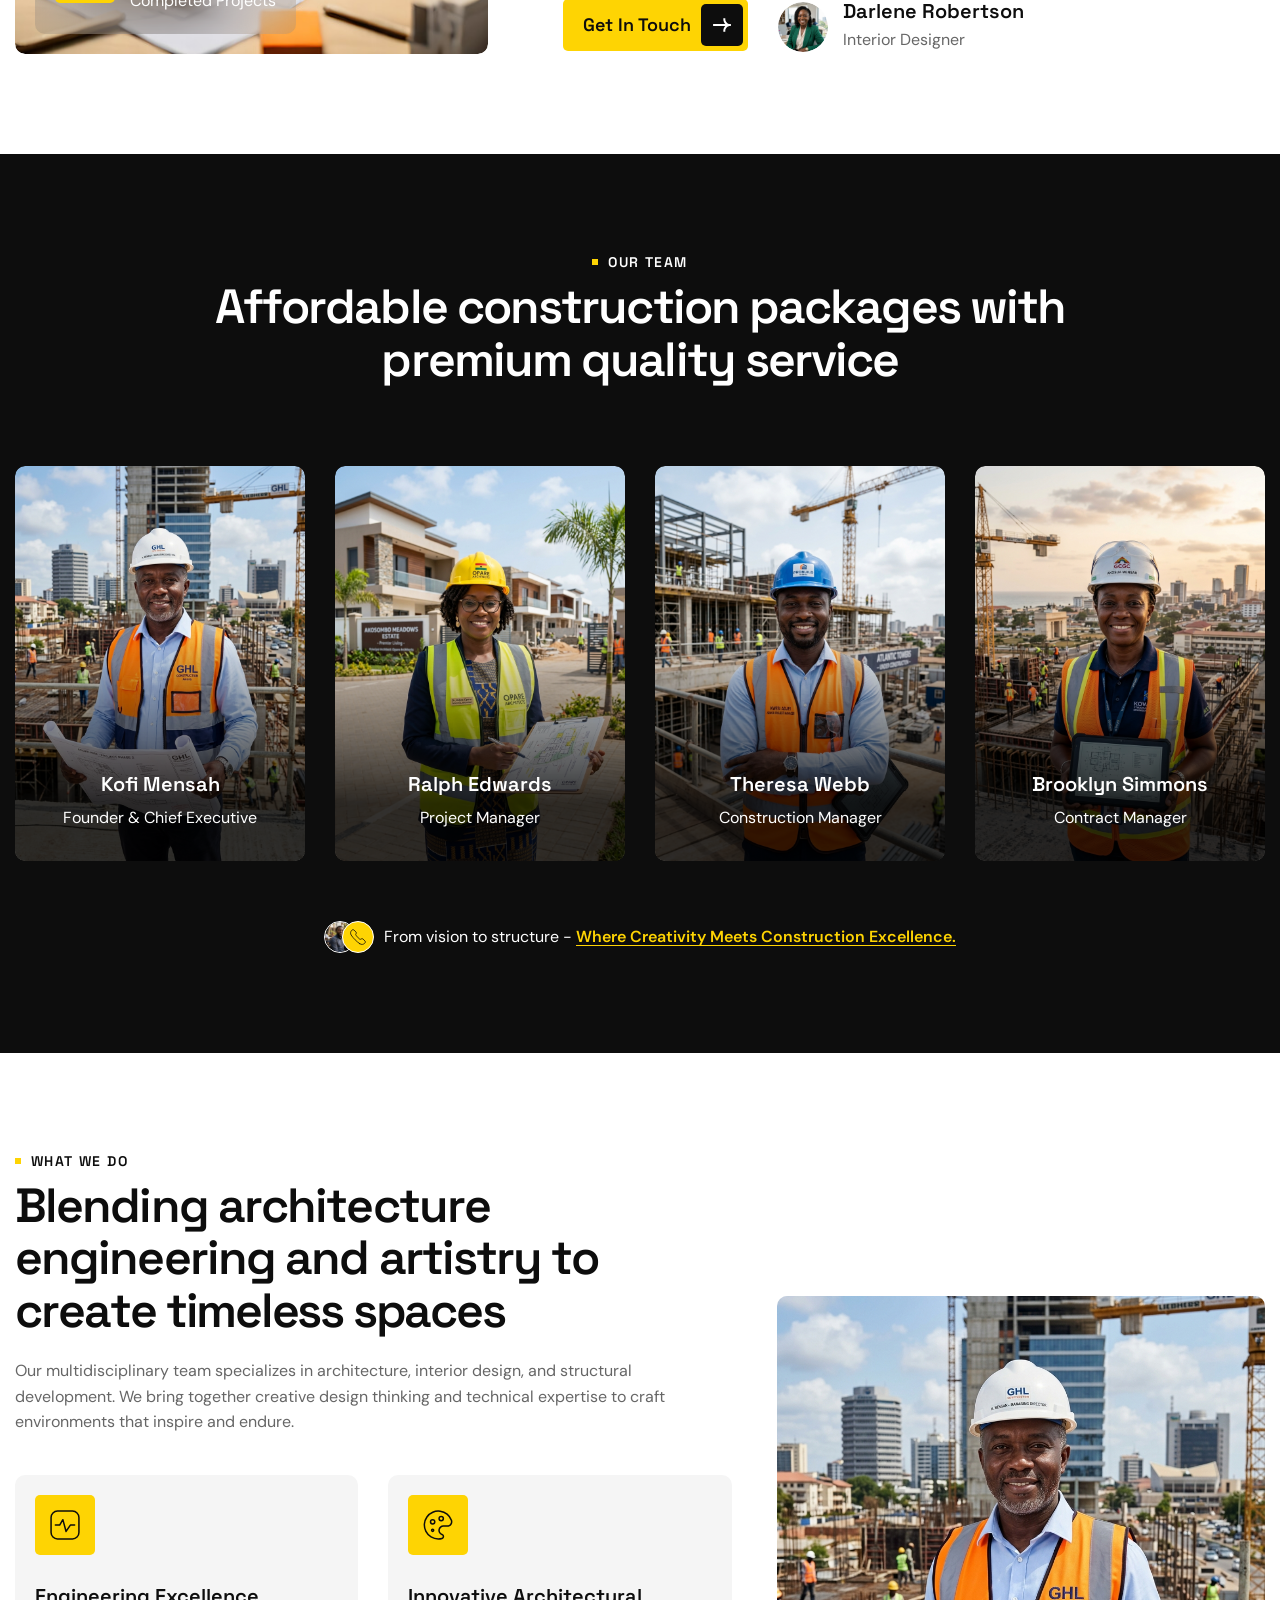
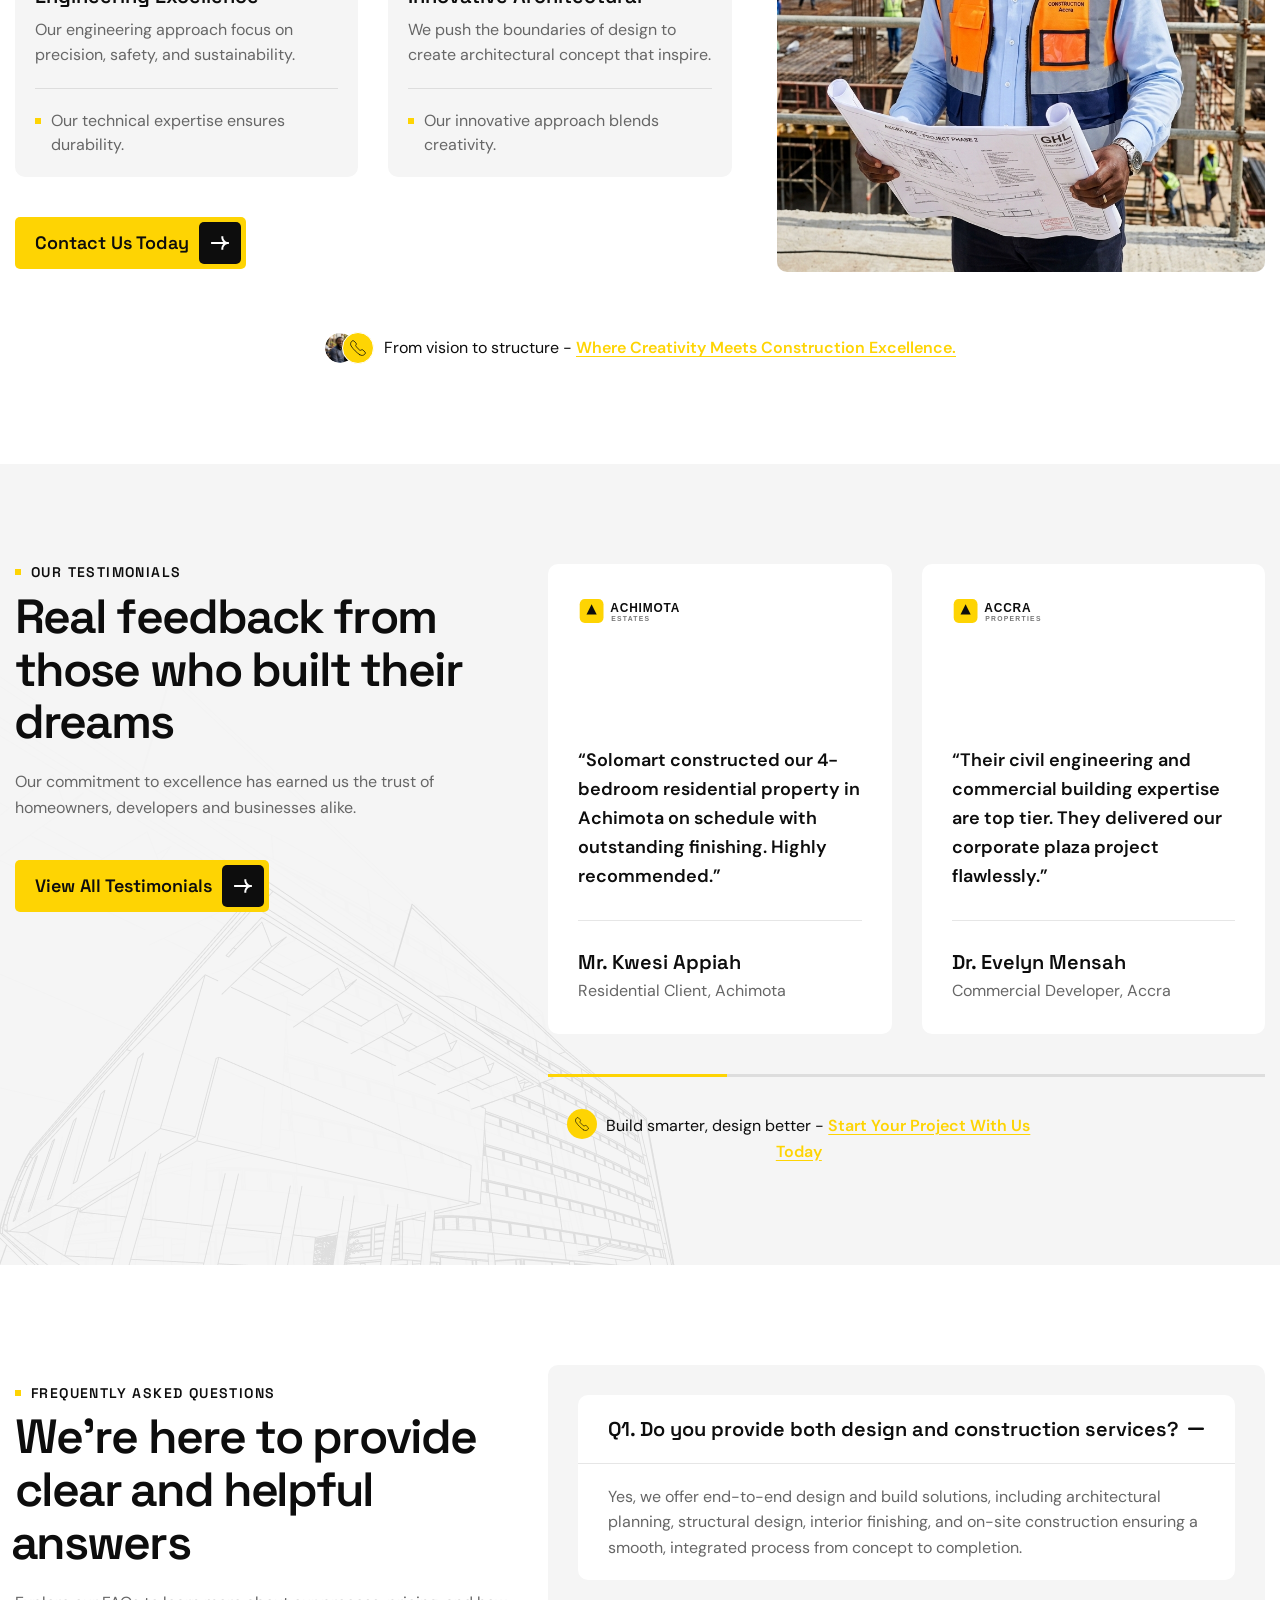
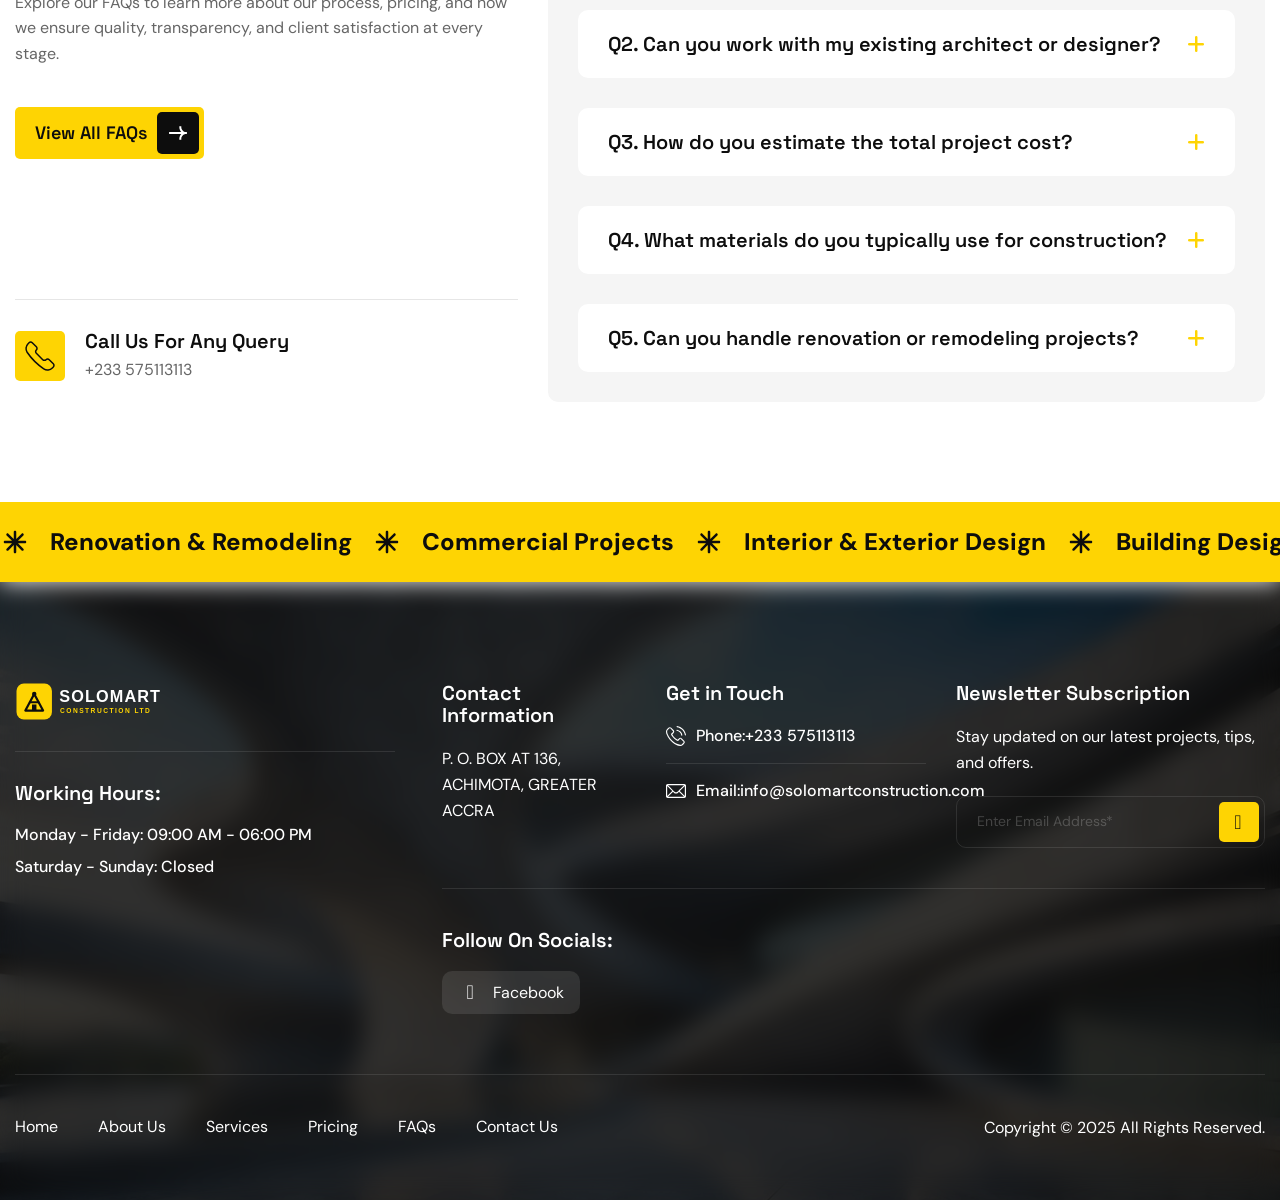
==== commit 22383bc0: "Remove dead links and point navigation and cards to valid pages" ====
--- a/about.html
+++ b/about.html
@@ -64,10 +64,9 @@
                             <ul class="navbar-nav mr-auto" id="menu">
                                 <li class="nav-item"><a class="nav-link" href="index.html">Home</a></li>
                                 <li class="nav-item"><a class="nav-link" href="about.html">About Us</a></li>
-                                <li class="nav-item"><a class="nav-link" href="projects.html">Projects</a></li>
-                                <!-- <li class="nav-item"><a class="nav-link" href="services.html">Services</a></li> -->
-                                <!-- <li class="nav-item"><a class="nav-link" href="blog.html">Blog</a></li> -->
-                                <!-- <li class="nav-item"><a class="nav-link" href="#">Pages</a></li> -->
+                                <li class="nav-item"><a class="nav-link" href="services.html">Services</a></li>
+                                <li class="nav-item"><a class="nav-link" href="pricing.html">Pricing</a></li>
+                                <li class="nav-item"><a class="nav-link" href="faqs.html">FAQs</a></li>
                                 <li class="nav-item"><a class="nav-link" href="contact.html">Contact Us</a></li>
                             </ul>
                         </div>
@@ -647,7 +646,7 @@
                     <div class="team-item wow fadeInUp">
                         <!-- Team Image Start -->
                         <div class="team-item-image">
-                            <a href="team-single.html" data-cursor-text="View" title="View Kofi Mensah's profile" aria-label="View Kofi Mensah's profile">
+                            <a href="contact.html" data-cursor-text="View" title="View Kofi Mensah's profile" aria-label="View Kofi Mensah's profile">
                                 <figure>
                                     <img src="images/team-1.jpg" alt="Kofi Mensah">
                                 </figure>
@@ -657,21 +656,10 @@
 
                         <!-- Team Content Start -->
                         <div class="team-item-content">
-                            <h3><a href="team-single.html">Kofi Mensah</a></h3>
+                            <h3><a href="contact.html">Kofi Mensah</a></h3>
                             <p>Founder & Chief Executive</p>
                         </div>
                         <!-- Team Content End -->
-
-                        <!-- Team Social List Start -->
-                        <div class="team-social-list">
-                            <ul>
-                                <li><a href="#" title="Pinterest" aria-label="Pinterest"><i class="fa-brands fa-pinterest-p"></i></a></li>
-                                <li><a href="#" title="Instagram" aria-label="Instagram"><i class="fa-brands fa-instagram"></i></a></li>
-                                <li><a href="#" title="Twitter" aria-label="Twitter"><i class="fa-brands fa-x-twitter"></i></a></li>
-                                <li><a href="#" title="Facebook" aria-label="Facebook"><i class="fa-brands fa-facebook-f"></i></a></li>
-                            </ul>
-                        </div>
-                        <!-- Team Social List End -->
                     </div>
                     <!-- Team Item End -->
                 </div>
@@ -681,7 +669,7 @@
                     <div class="team-item wow fadeInUp" data-wow-delay="0.2s">
                         <!-- Team Image Start -->
                         <div class="team-item-image">
-                            <a href="team-single.html" data-cursor-text="View" title="View Ralph Edwards' profile" aria-label="View Ralph Edwards' profile">
+                            <a href="contact.html" data-cursor-text="View" title="View Ralph Edwards' profile" aria-label="View Ralph Edwards' profile">
                                 <figure>
                                     <img src="images/team-2.jpg" alt="Ralph Edwards">
                                 </figure>
@@ -691,21 +679,10 @@
 
                         <!-- Team Content Start -->
                         <div class="team-item-content">
-                            <h3><a href="team-single.html">Ralph Edwards</a></h3>
+                            <h3><a href="contact.html">Ralph Edwards</a></h3>
                             <p>Project Manager</p>
                         </div>
                         <!-- Team Content End -->
-
-                        <!-- Team Social List Start -->
-                        <div class="team-social-list">
-                            <ul>
-                                <li><a href="#" title="Pinterest" aria-label="Pinterest"><i class="fa-brands fa-pinterest-p"></i></a></li>
-                                <li><a href="#" title="Instagram" aria-label="Instagram"><i class="fa-brands fa-instagram"></i></a></li>
-                                <li><a href="#" title="Twitter" aria-label="Twitter"><i class="fa-brands fa-x-twitter"></i></a></li>
-                                <li><a href="#" title="Facebook" aria-label="Facebook"><i class="fa-brands fa-facebook-f"></i></a></li>
-                            </ul>
-                        </div>
-                        <!-- Team Social List End -->
                     </div>
                     <!-- Team Item End -->
                 </div>
@@ -715,7 +692,7 @@
                     <div class="team-item wow fadeInUp" data-wow-delay="0.4s">
                         <!-- Team Image Start -->
                         <div class="team-item-image">
-                            <a href="team-single.html" data-cursor-text="View" title="View Theresa Webb's profile" aria-label="View Theresa Webb's profile">
+                            <a href="contact.html" data-cursor-text="View" title="View Theresa Webb's profile" aria-label="View Theresa Webb's profile">
                                 <figure>
                                     <img src="images/team-3.jpg" alt="Theresa Webb">
                                 </figure>
@@ -725,21 +702,10 @@
 
                         <!-- Team Content Start -->
                         <div class="team-item-content">
-                            <h3><a href="team-single.html">Theresa Webb</a></h3>
+                            <h3><a href="contact.html">Theresa Webb</a></h3>
                             <p>Construction Manager</p>
                         </div>
                         <!-- Team Content End -->
-
-                        <!-- Team Social List Start -->
-                        <div class="team-social-list">
-                            <ul>
-                                <li><a href="#" title="Pinterest" aria-label="Pinterest"><i class="fa-brands fa-pinterest-p"></i></a></li>
-                                <li><a href="#" title="Instagram" aria-label="Instagram"><i class="fa-brands fa-instagram"></i></a></li>
-                                <li><a href="#" title="Twitter" aria-label="Twitter"><i class="fa-brands fa-x-twitter"></i></a></li>
-                                <li><a href="#" title="Facebook" aria-label="Facebook"><i class="fa-brands fa-facebook-f"></i></a></li>
-                            </ul>
-                        </div>
-                        <!-- Team Social List End -->
                     </div>
                     <!-- Team Item End -->
                 </div>
@@ -749,7 +715,7 @@
                     <div class="team-item wow fadeInUp" data-wow-delay="0.6s">
                         <!-- Team Image Start -->
                         <div class="team-item-image">
-                            <a href="team-single.html" data-cursor-text="View" title="View Brooklyn Simmons' profile" aria-label="View Brooklyn Simmons' profile">
+                            <a href="contact.html" data-cursor-text="View" title="View Brooklyn Simmons' profile" aria-label="View Brooklyn Simmons' profile">
                                 <figure>
                                     <img src="images/team-4.jpg" alt="Brooklyn Simmons">
                                 </figure>
@@ -759,21 +725,10 @@
 
                         <!-- Team Content Start -->
                         <div class="team-item-content">
-                            <h3><a href="team-single.html">Brooklyn Simmons</a></h3>
+                            <h3><a href="contact.html">Brooklyn Simmons</a></h3>
                             <p>Contract Manager</p>
                         </div>
                         <!-- Team Content End -->
-
-                        <!-- Team Social List Start -->
-                        <div class="team-social-list">
-                            <ul>
-                                <li><a href="#" title="Pinterest" aria-label="Pinterest"><i class="fa-brands fa-pinterest-p"></i></a></li>
-                                <li><a href="#" title="Instagram" aria-label="Instagram"><i class="fa-brands fa-instagram"></i></a></li>
-                                <li><a href="#" title="Twitter" aria-label="Twitter"><i class="fa-brands fa-x-twitter"></i></a></li>
-                                <li><a href="#" title="Facebook" aria-label="Facebook"><i class="fa-brands fa-facebook-f"></i></a></li>
-                            </ul>
-                        </div>
-                        <!-- Team Social List End -->
                     </div>
                     <!-- Team Item End -->
                 </div>
@@ -911,7 +866,7 @@
 
                         <!-- Testimonial Button Start -->
                         <div class="testimonial-btn wow fadeInUp" data-wow-delay="0.4s">
-                            <a href="testimonials.html" class="btn-default">View all testimonials</a>
+                            <a href="contact.html" class="btn-default">View all testimonials</a>
                         </div>
                         <!-- Testimonial Button End -->
                     </div>
@@ -1253,17 +1208,12 @@
                             </div>
                             <!-- Footer Newsletter Form End -->
 
-                            <!-- Follow On Socials Commented Out:
-                            <div class="footer-links footer-social-links">
+                                                                                    <div class="footer-links footer-social-links">
                                 <h3>Follow On Socials:</h3>
                                 <ul>
-                                    <li><a href="#"><i class="fa-brands fa-dribbble"></i>Dribbble</a></li>
-                                    <li><a href="#"><i class="fa-brands fa-facebook-f"></i> Facebook</a></li>
-                                    <li><a href="#"><i class="fa-brands fa-linkedin-in"></i>LinkedIn</a></li>
-                                    <li><a href="#"><i class="fa-brands fa-instagram"></i>Instagram</a></li>
+                                    <li><a href="https://www.facebook.com/profile.php?id=100076154202721" target="_blank" rel="noopener noreferrer" title="Solomart Facebook" aria-label="Solomart Facebook"><i class="fa-brands fa-facebook-f"></i> Facebook</a></li>
                                 </ul>
                             </div>
-                            -->
                         </div>
                     </div>
 
@@ -1275,9 +1225,9 @@
                                 <ul>
                                     <li><a href="index.html">Home</a></li>
                                     <li><a href="about.html">About Us</a></li>
-                                    <li><a href="projects.html">Projects</a></li>
-                                    <!-- <li><a href="services.html">Services</a></li> -->
-                                    <!-- <li><a href="blog.html">Blog</a></li> -->
+                                    <li><a href="services.html">Services</a></li>
+                                    <li><a href="pricing.html">Pricing</a></li>
+                                    <li><a href="faqs.html">FAQs</a></li>
                                     <li><a href="contact.html">Contact Us</a></li>
                                 </ul>
                             </div>
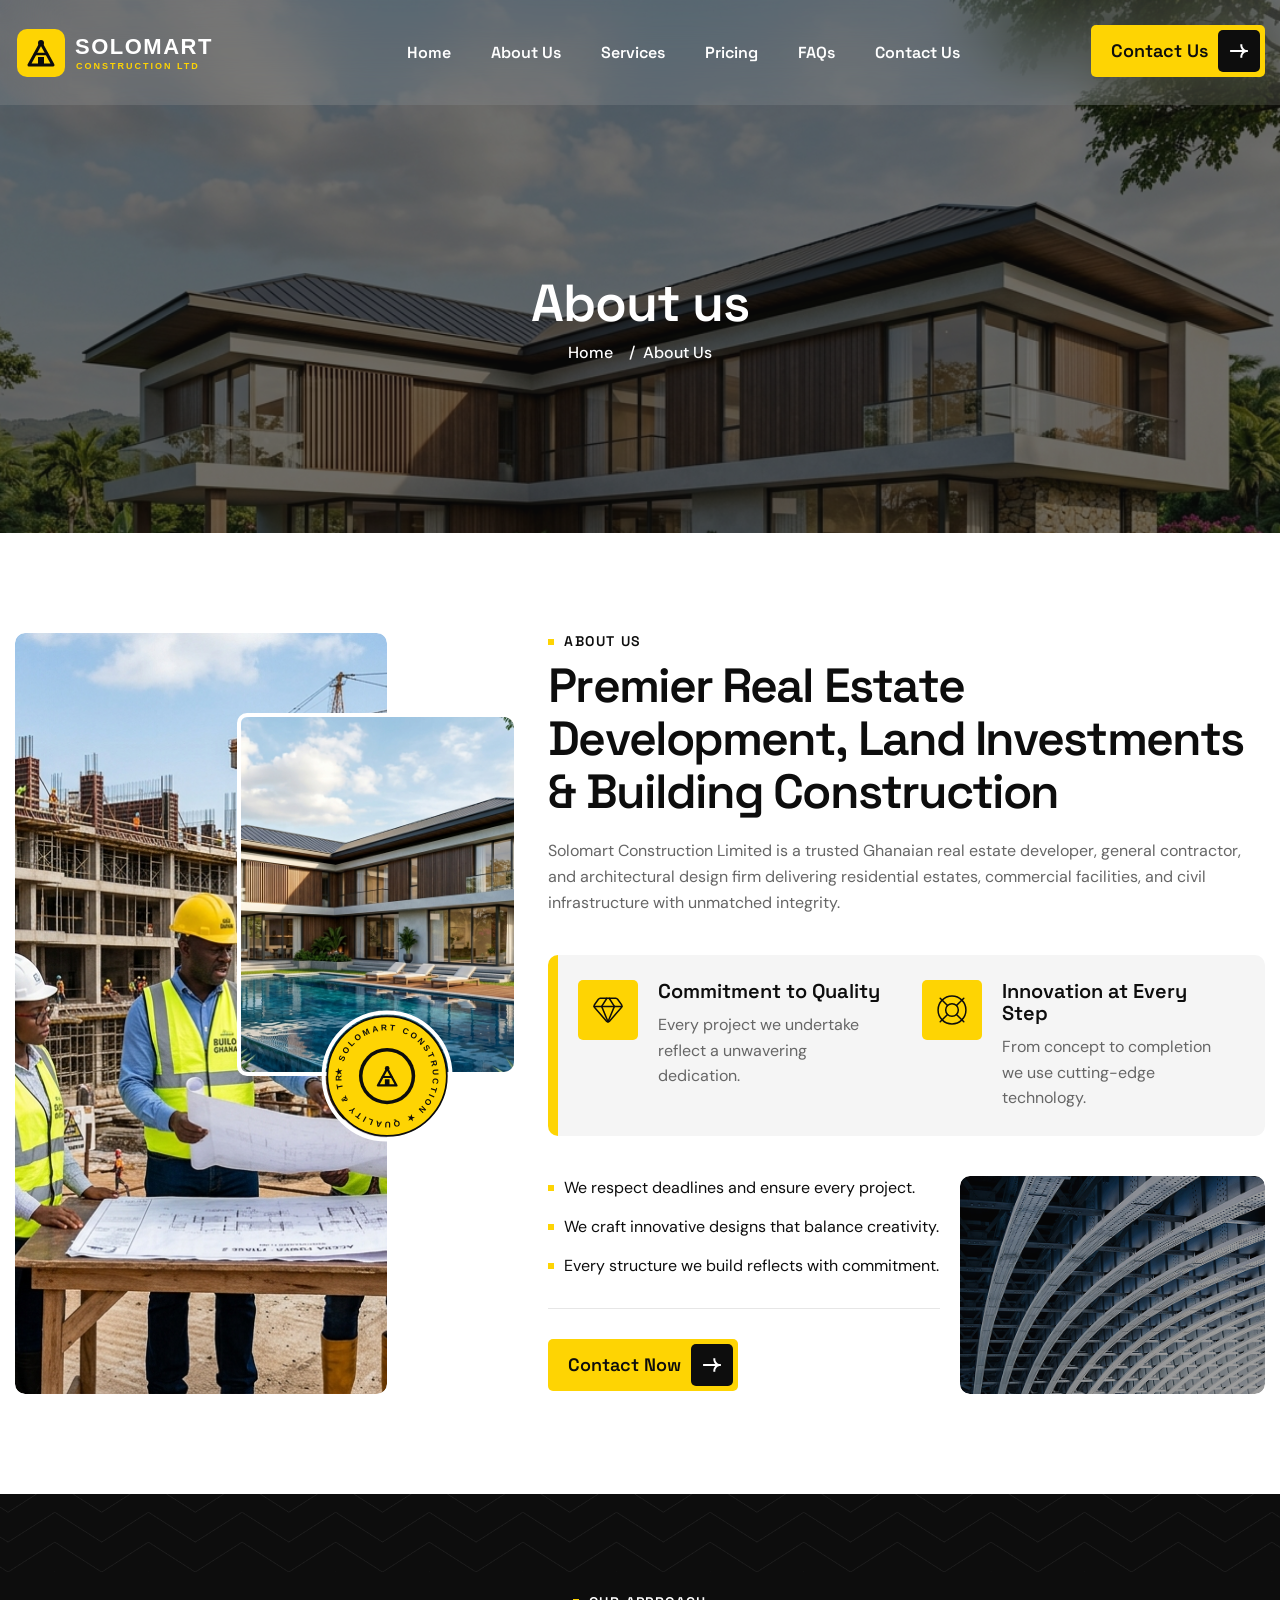
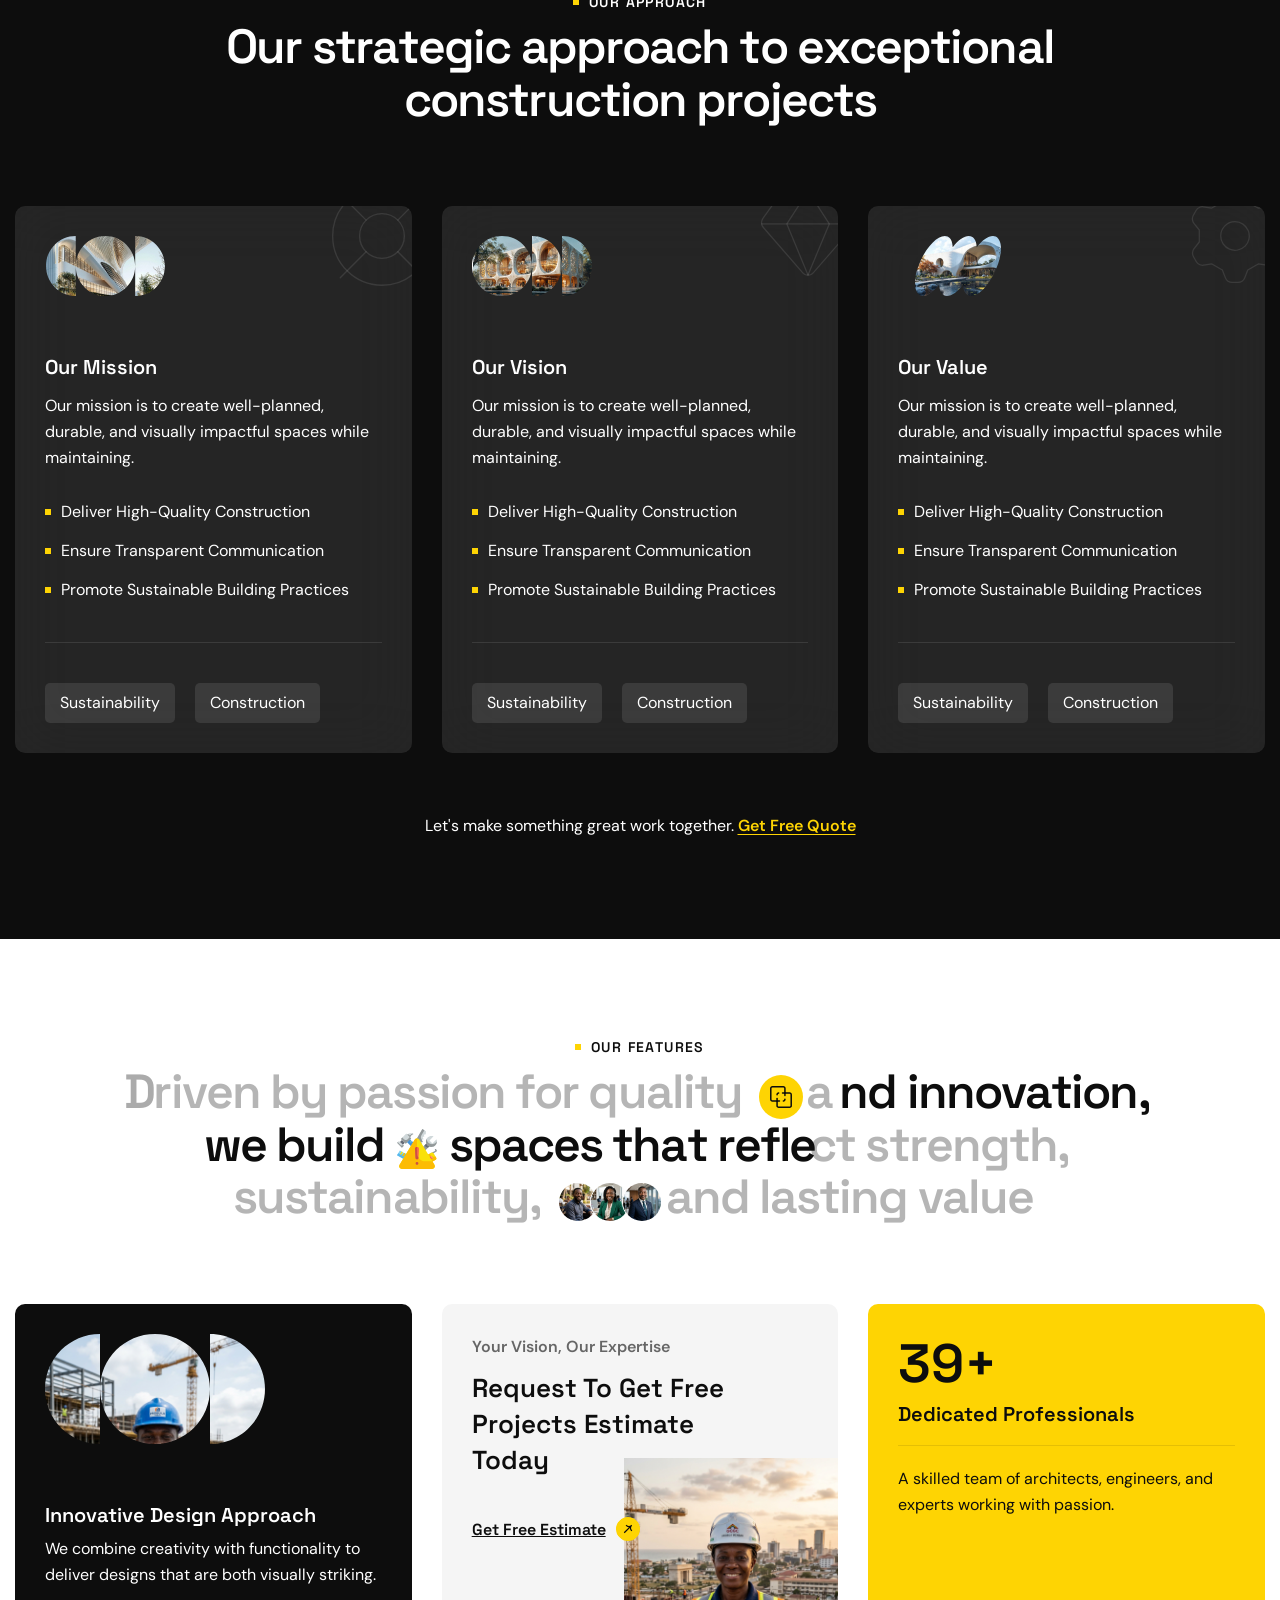
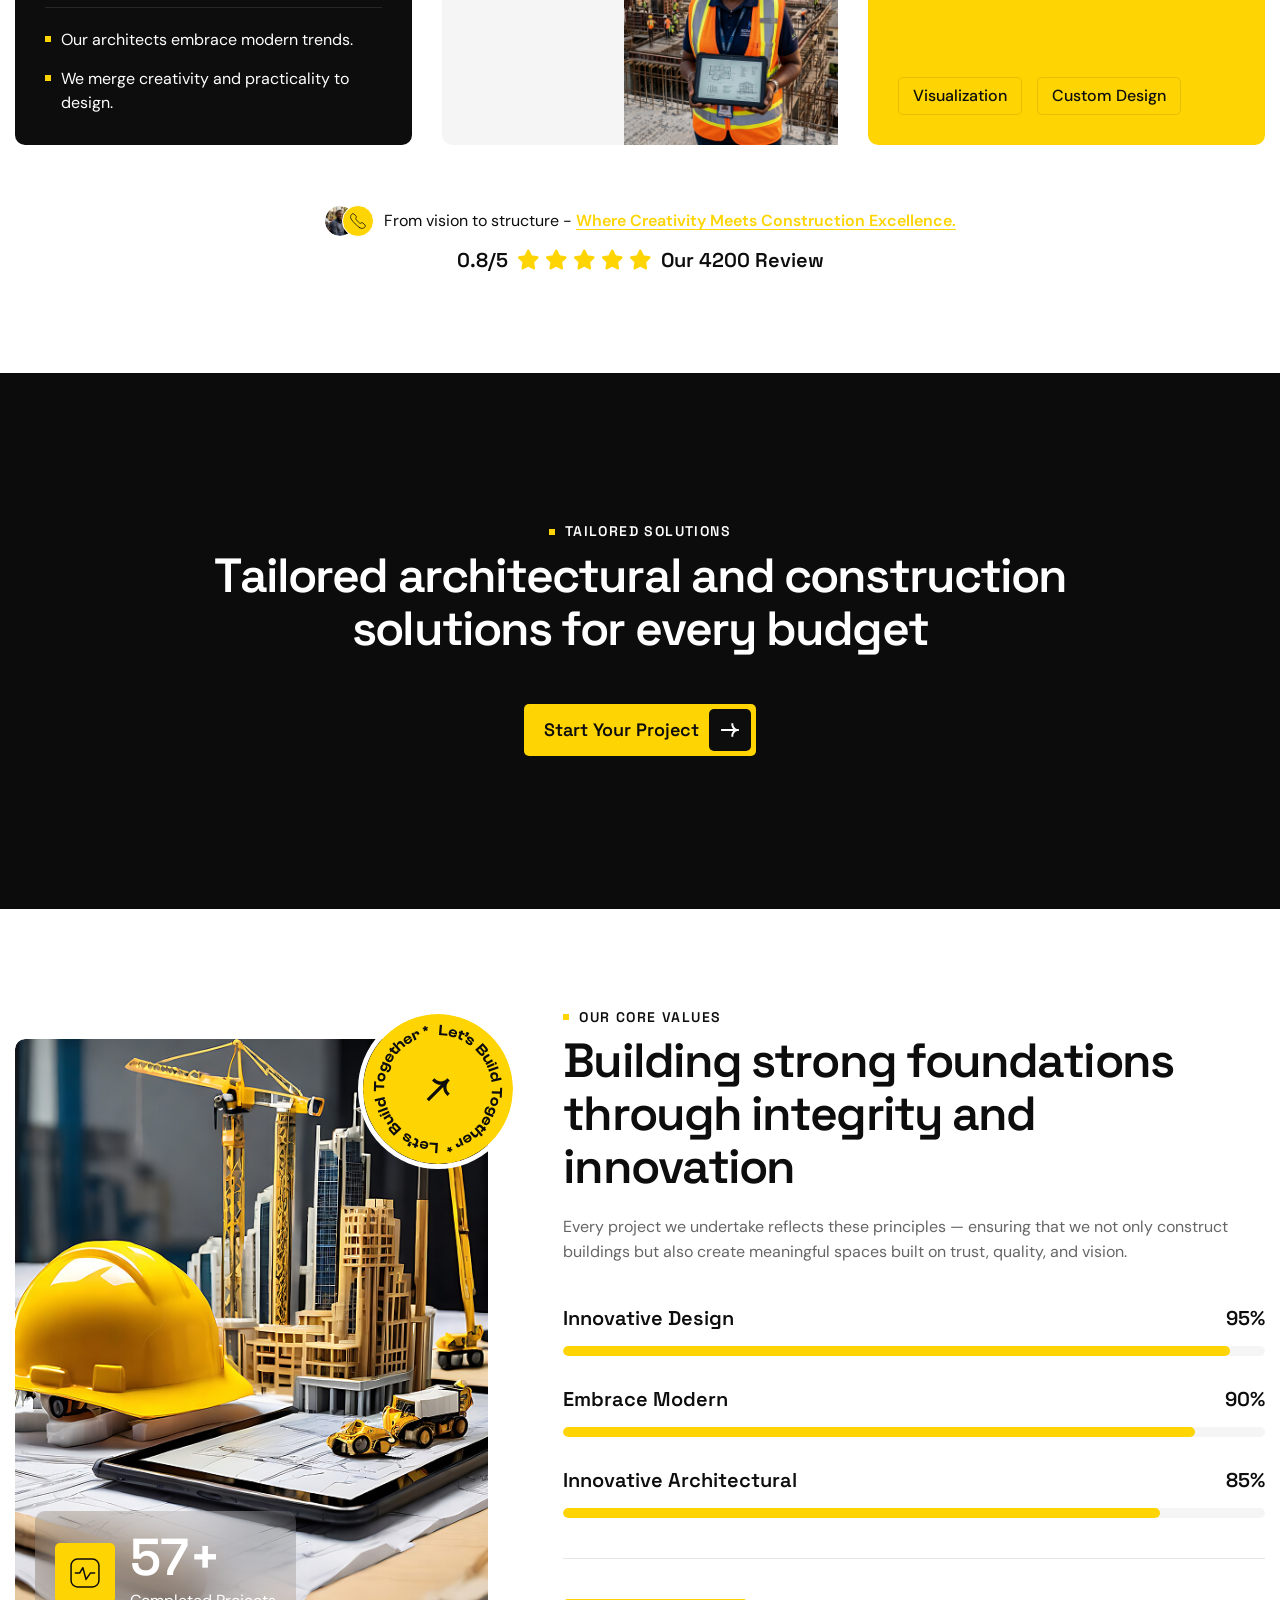
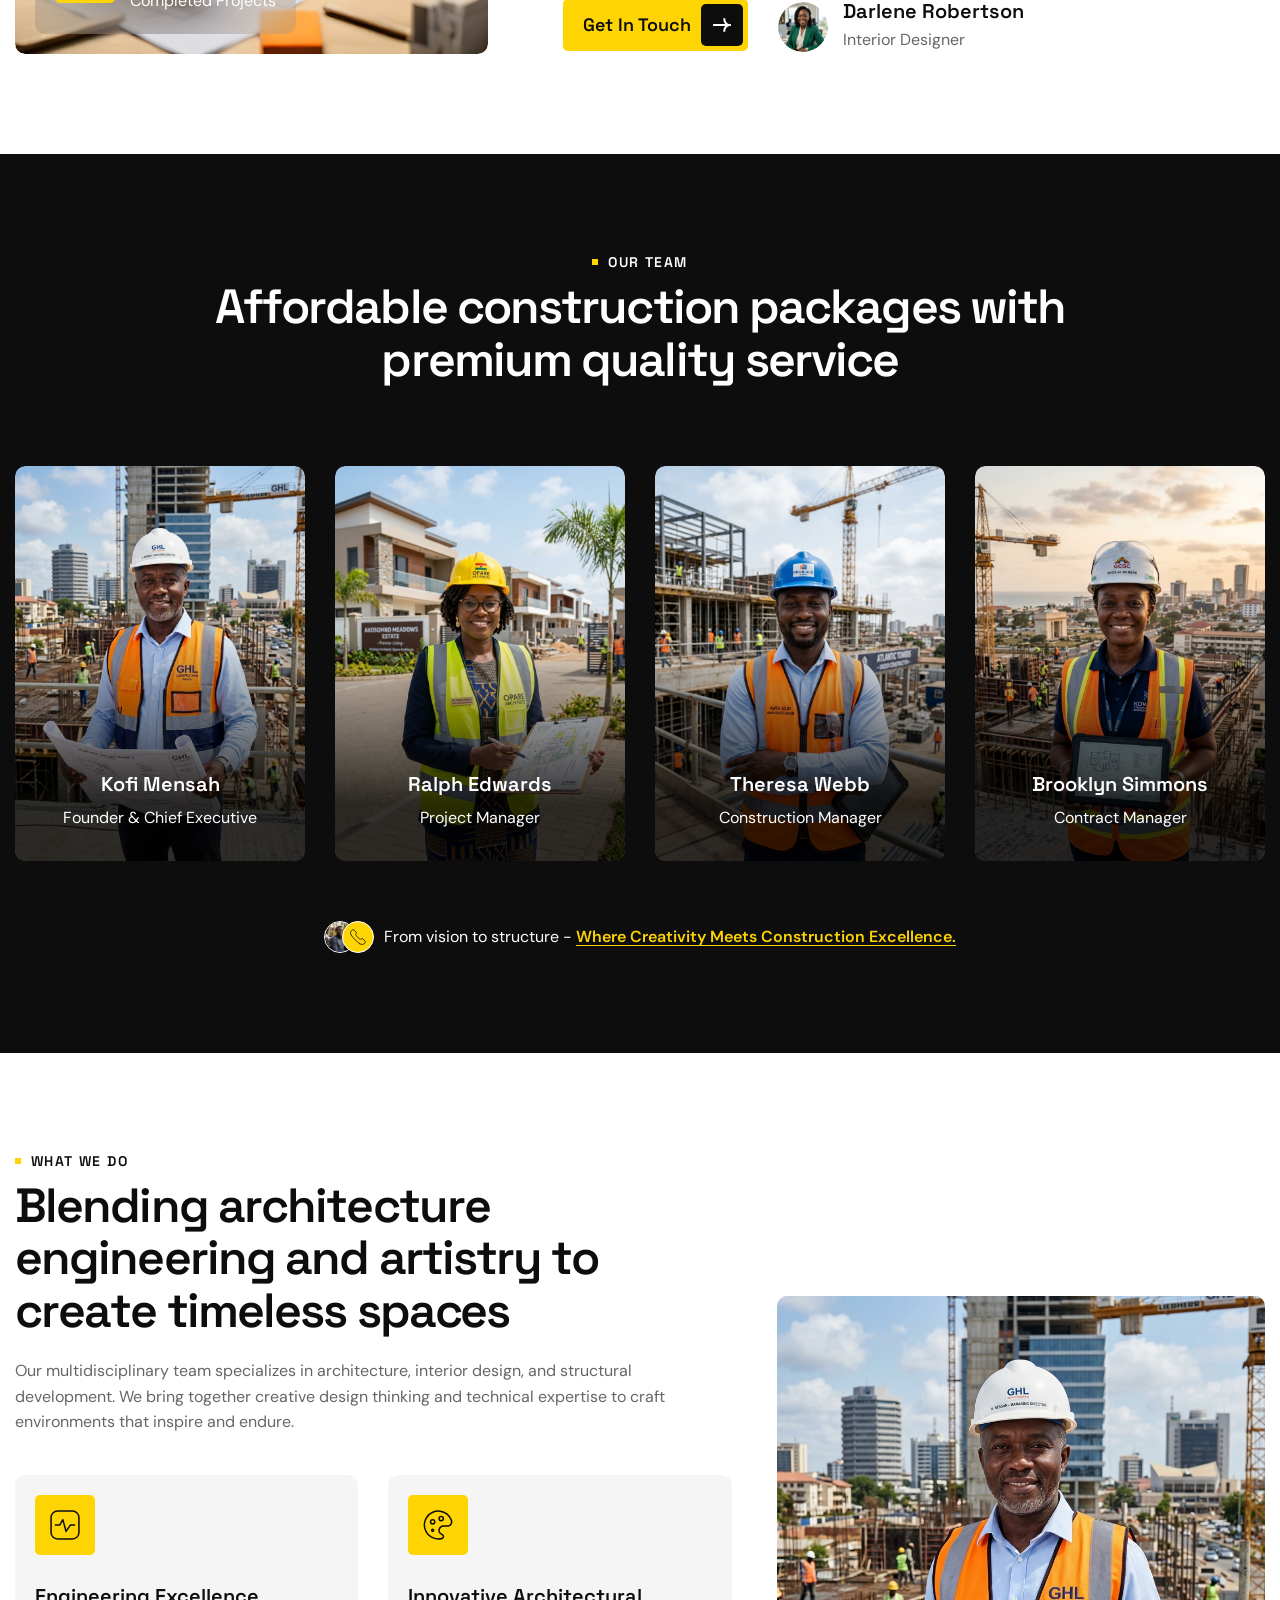
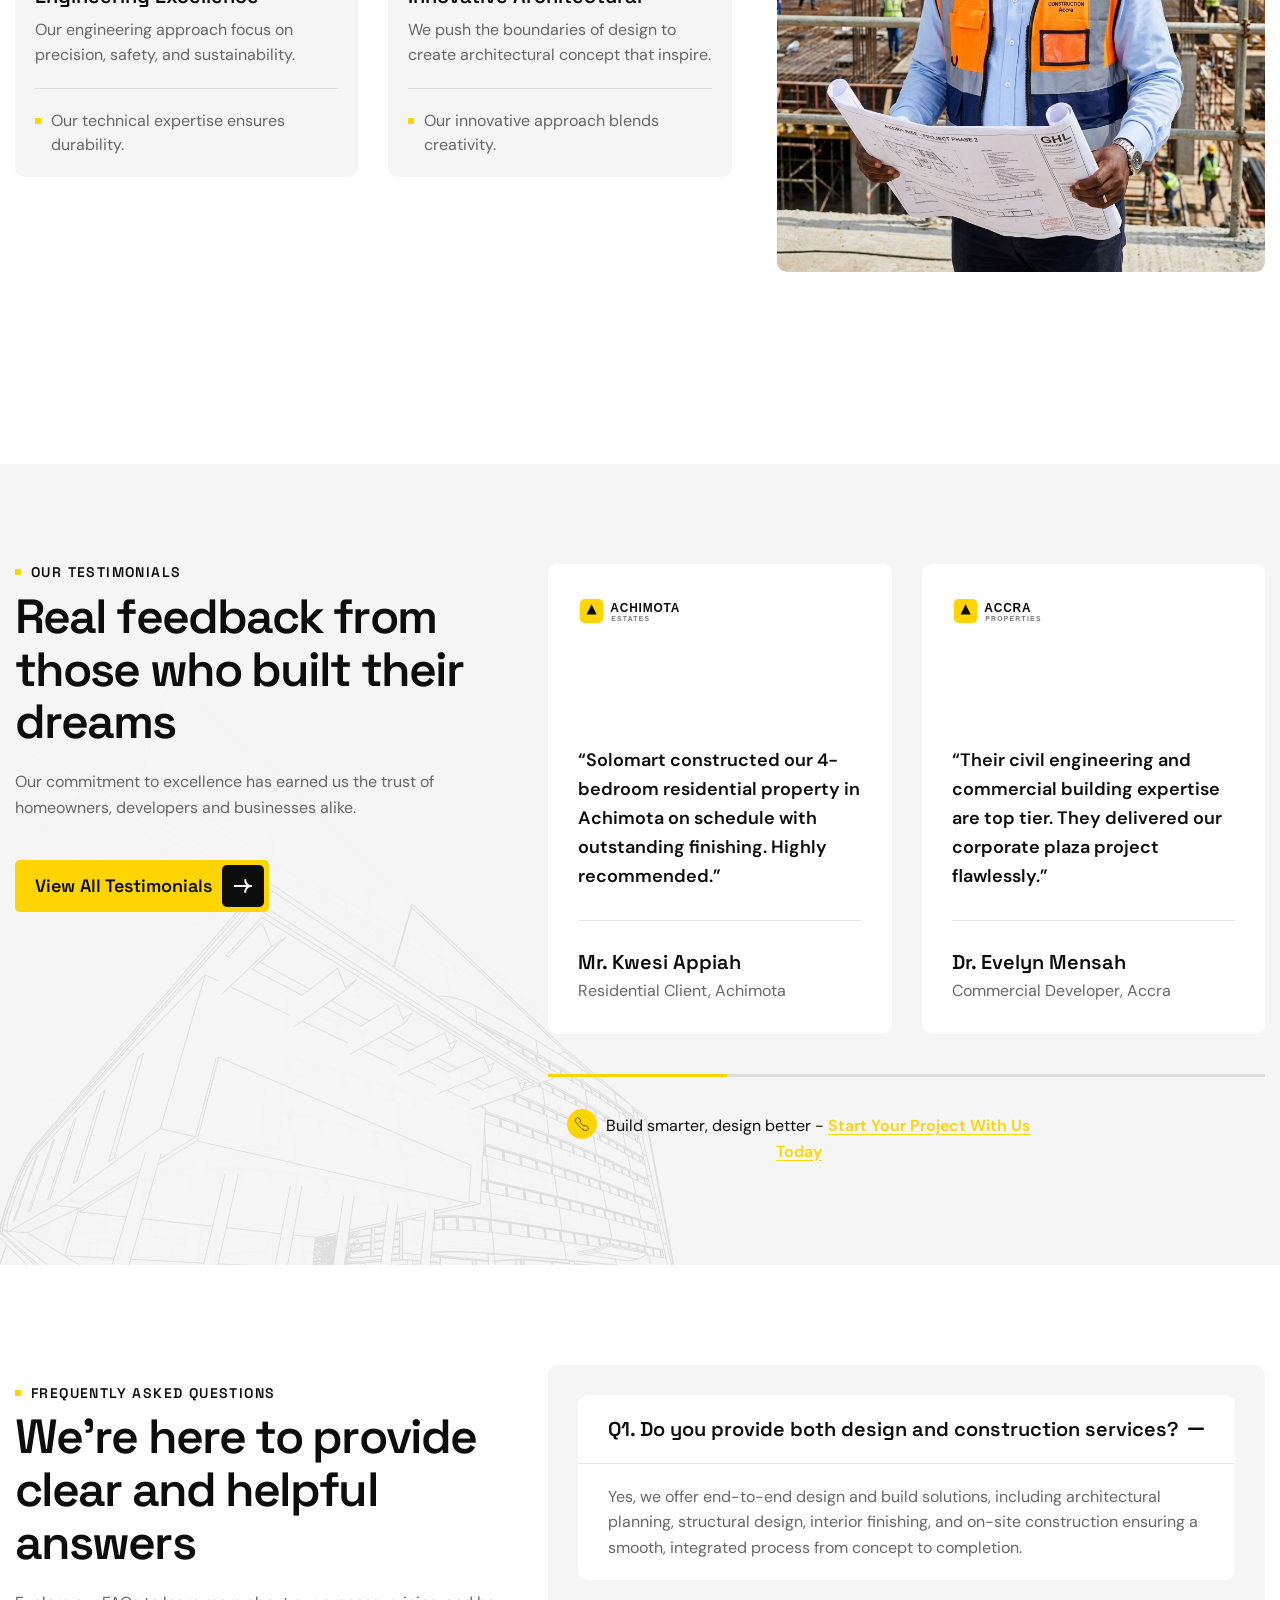
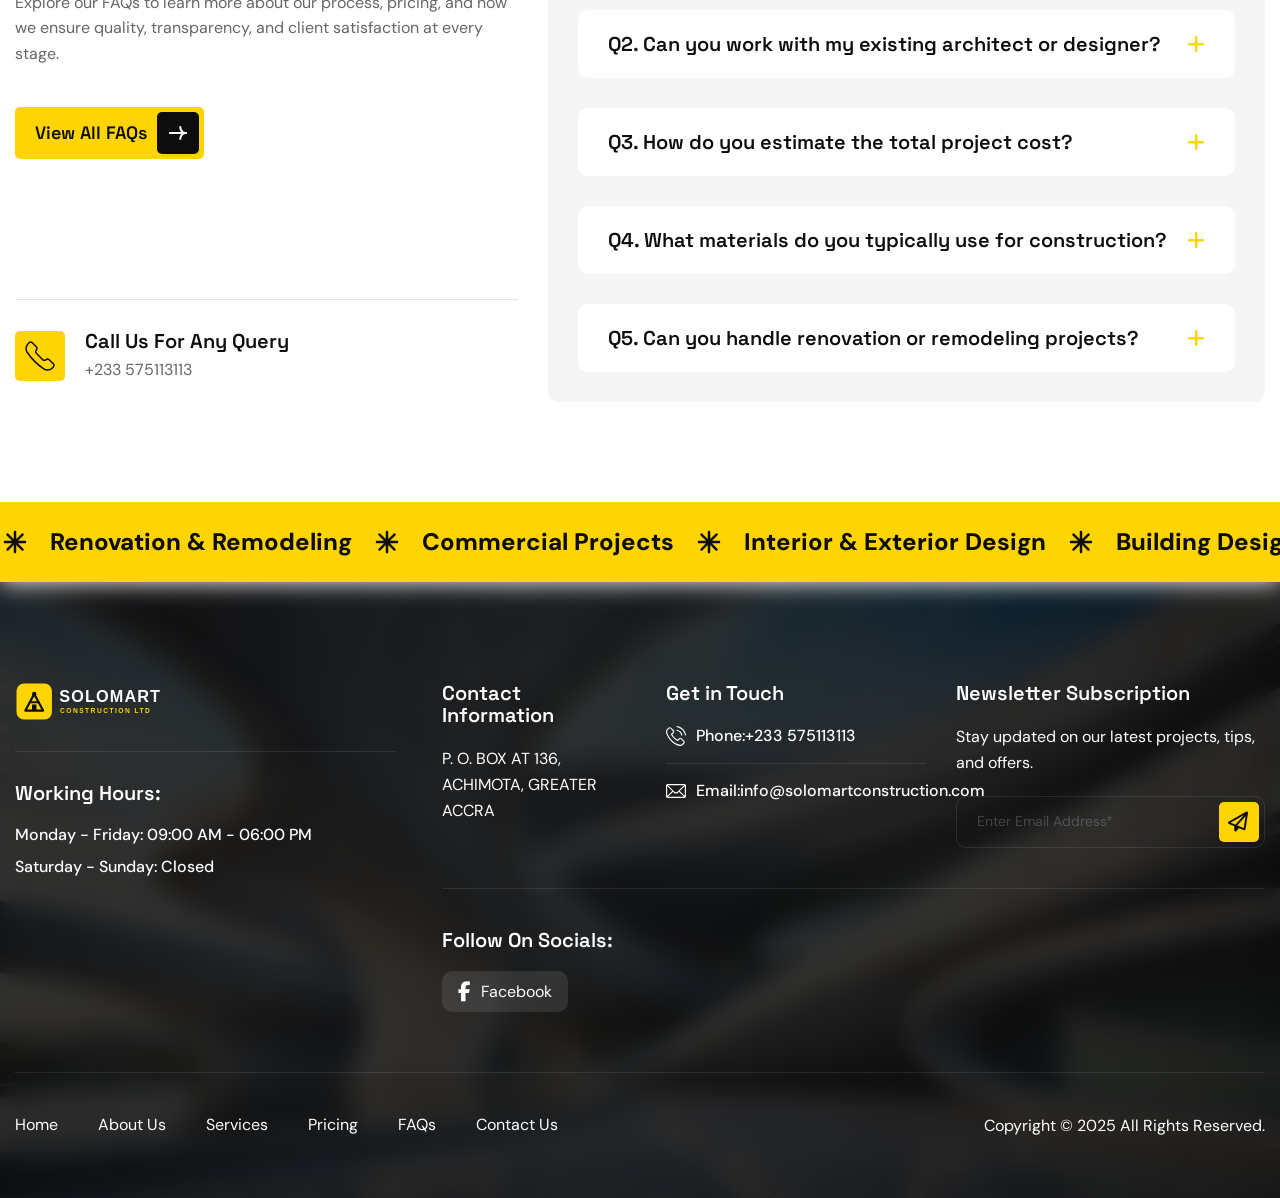
==== commit a283c676: "Fix broken icon boxes by restoring Font Awesome 6 font family and removing faulty local all.min.css " ====
--- a/about.html
+++ b/about.html
@@ -25,8 +25,6 @@
 	<link rel="stylesheet" href="css/swiper-bundle.min.css">
 	<!-- Font Awesome Icon Css-->
 	<link rel="stylesheet" href="https://cdnjs.cloudflare.com/ajax/libs/font-awesome/6.5.1/css/all.min.css">
-	<!-- Font Awesome Local Fallback Css-->
-	<link href="css/all.min.css" rel="stylesheet" media="screen">
 	<!-- Animated Css -->
 	<link href="css/animate.css" rel="stylesheet">
     <!-- Magnific Popup Core Css File -->
--- a/css/custom.css
+++ b/css/custom.css
@@ -1567,6 +1567,9 @@
 
 .section-footer-text ul li i{
 	color: var(--accent-color);
+	font-family: "Font Awesome 6 Free", "FontAwesome" !important;
+	font-weight: 900;
+	display: inline-block;
 }
 
 .dark-section .section-footer-text p,
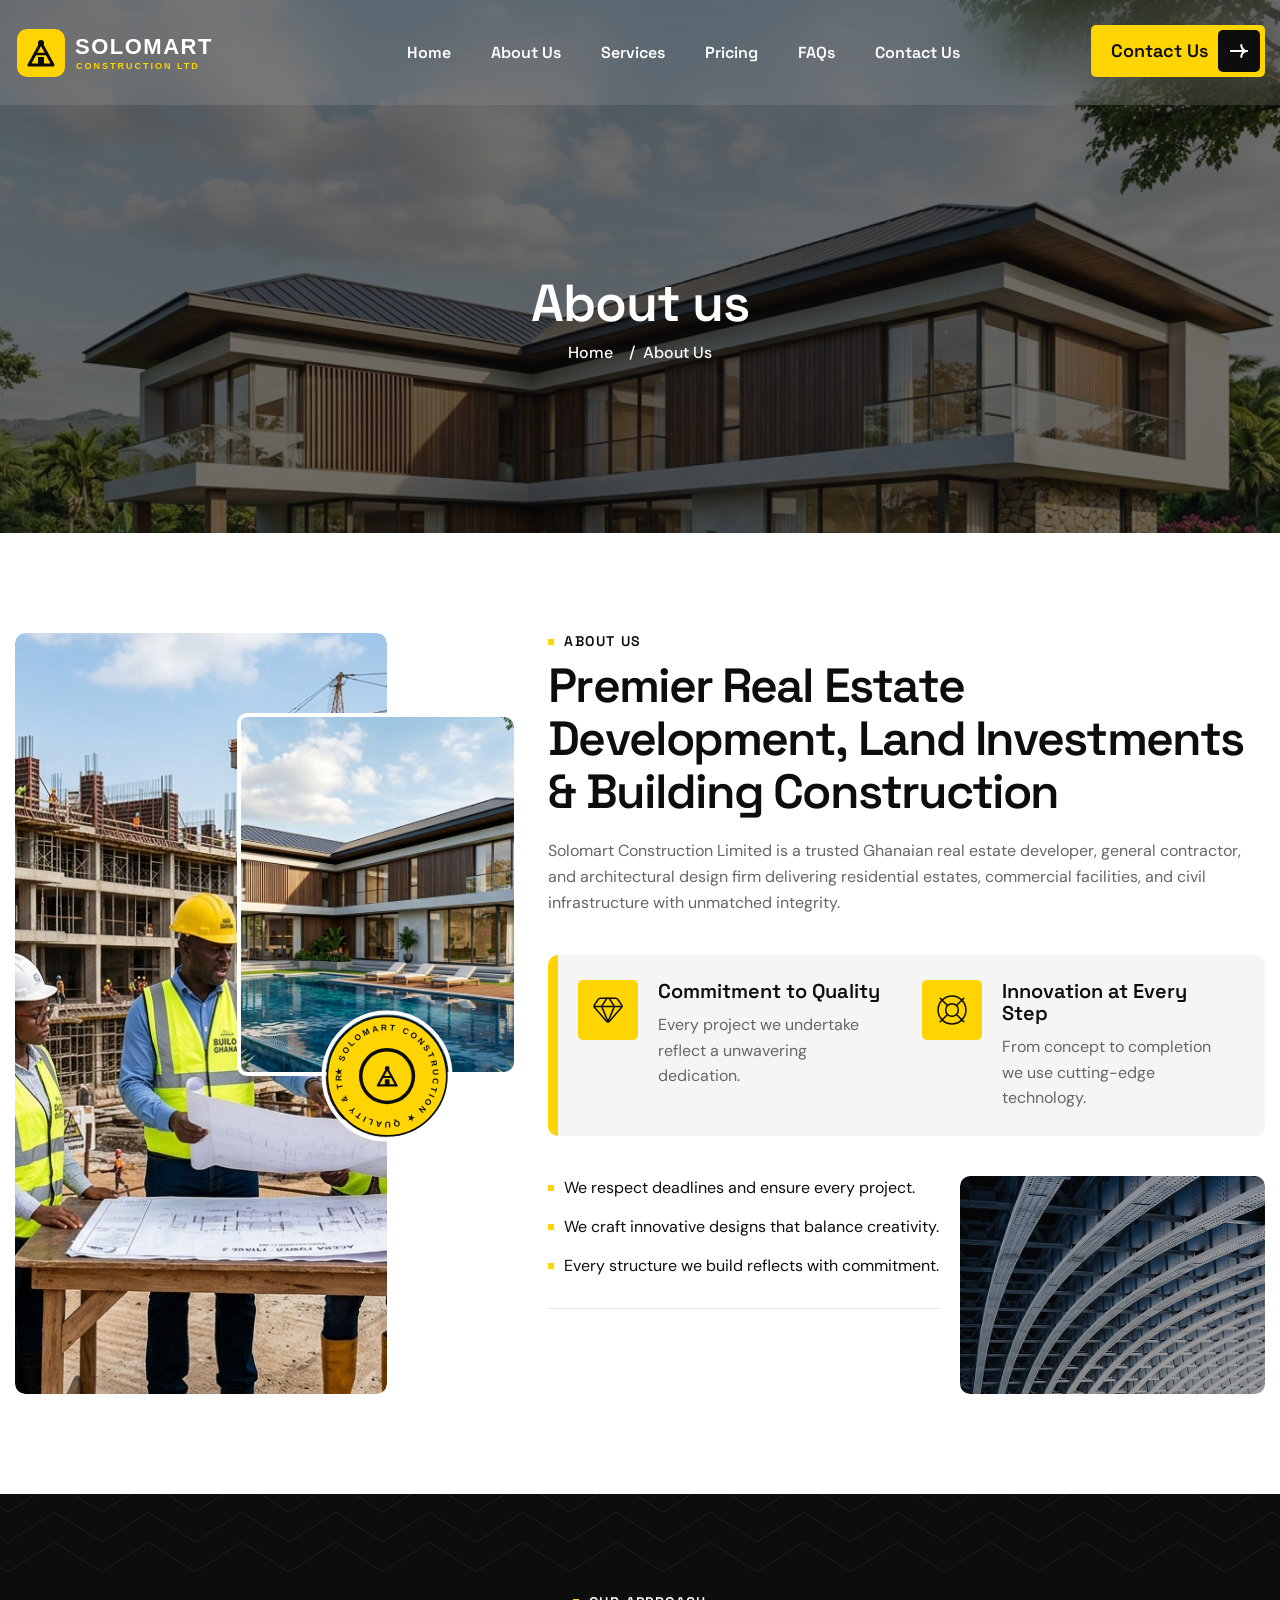
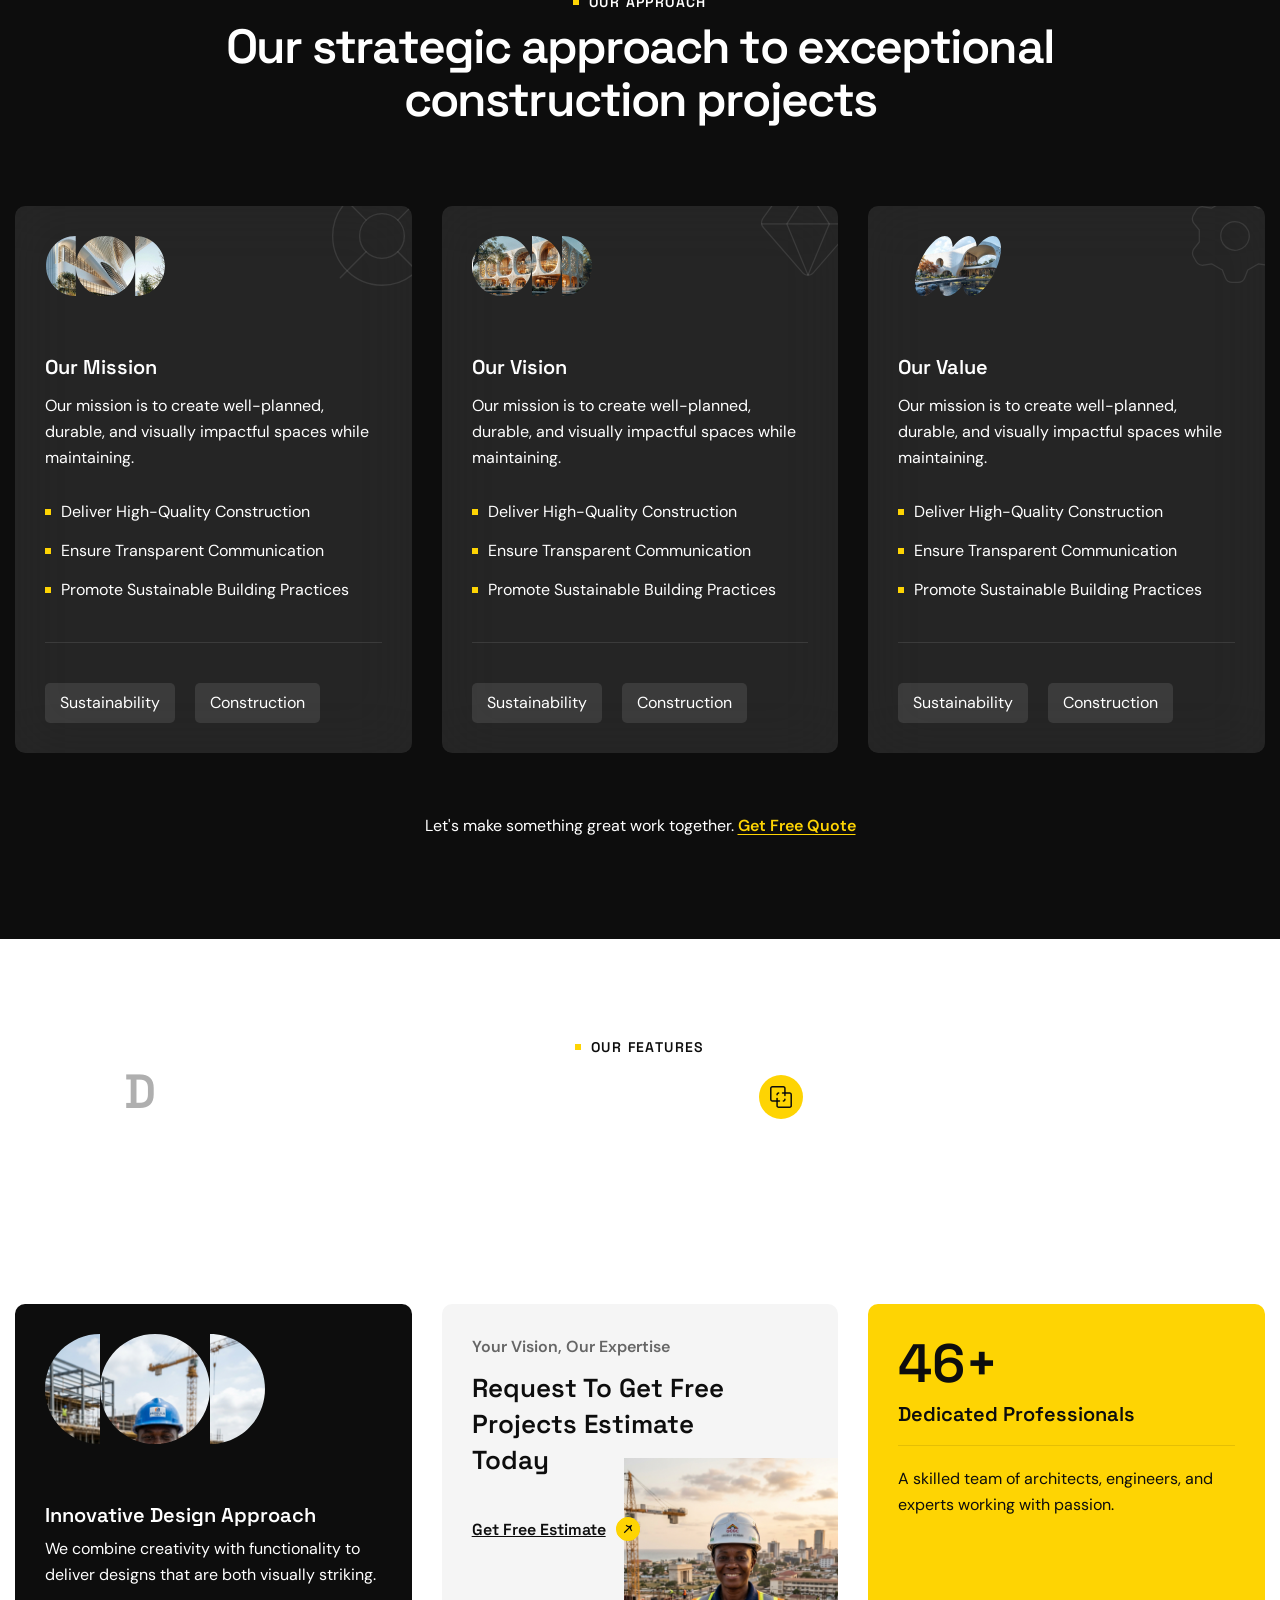
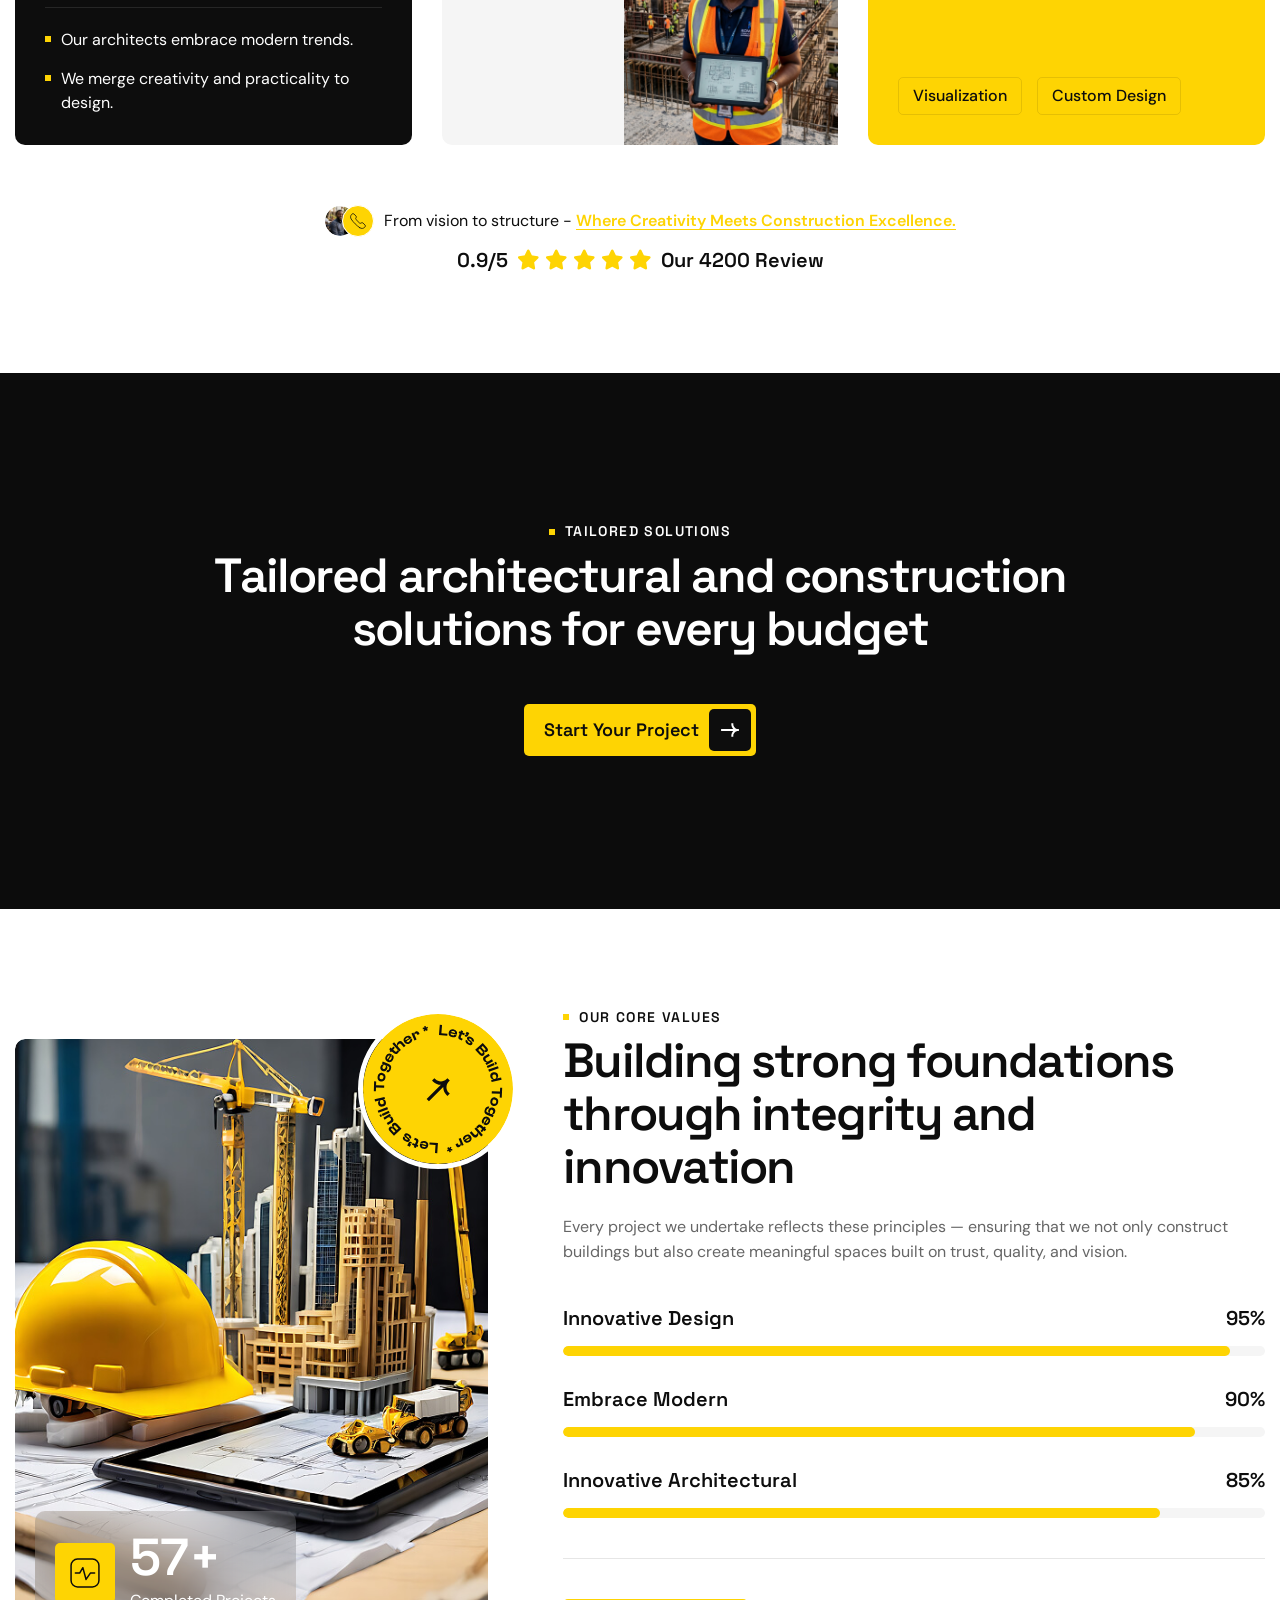
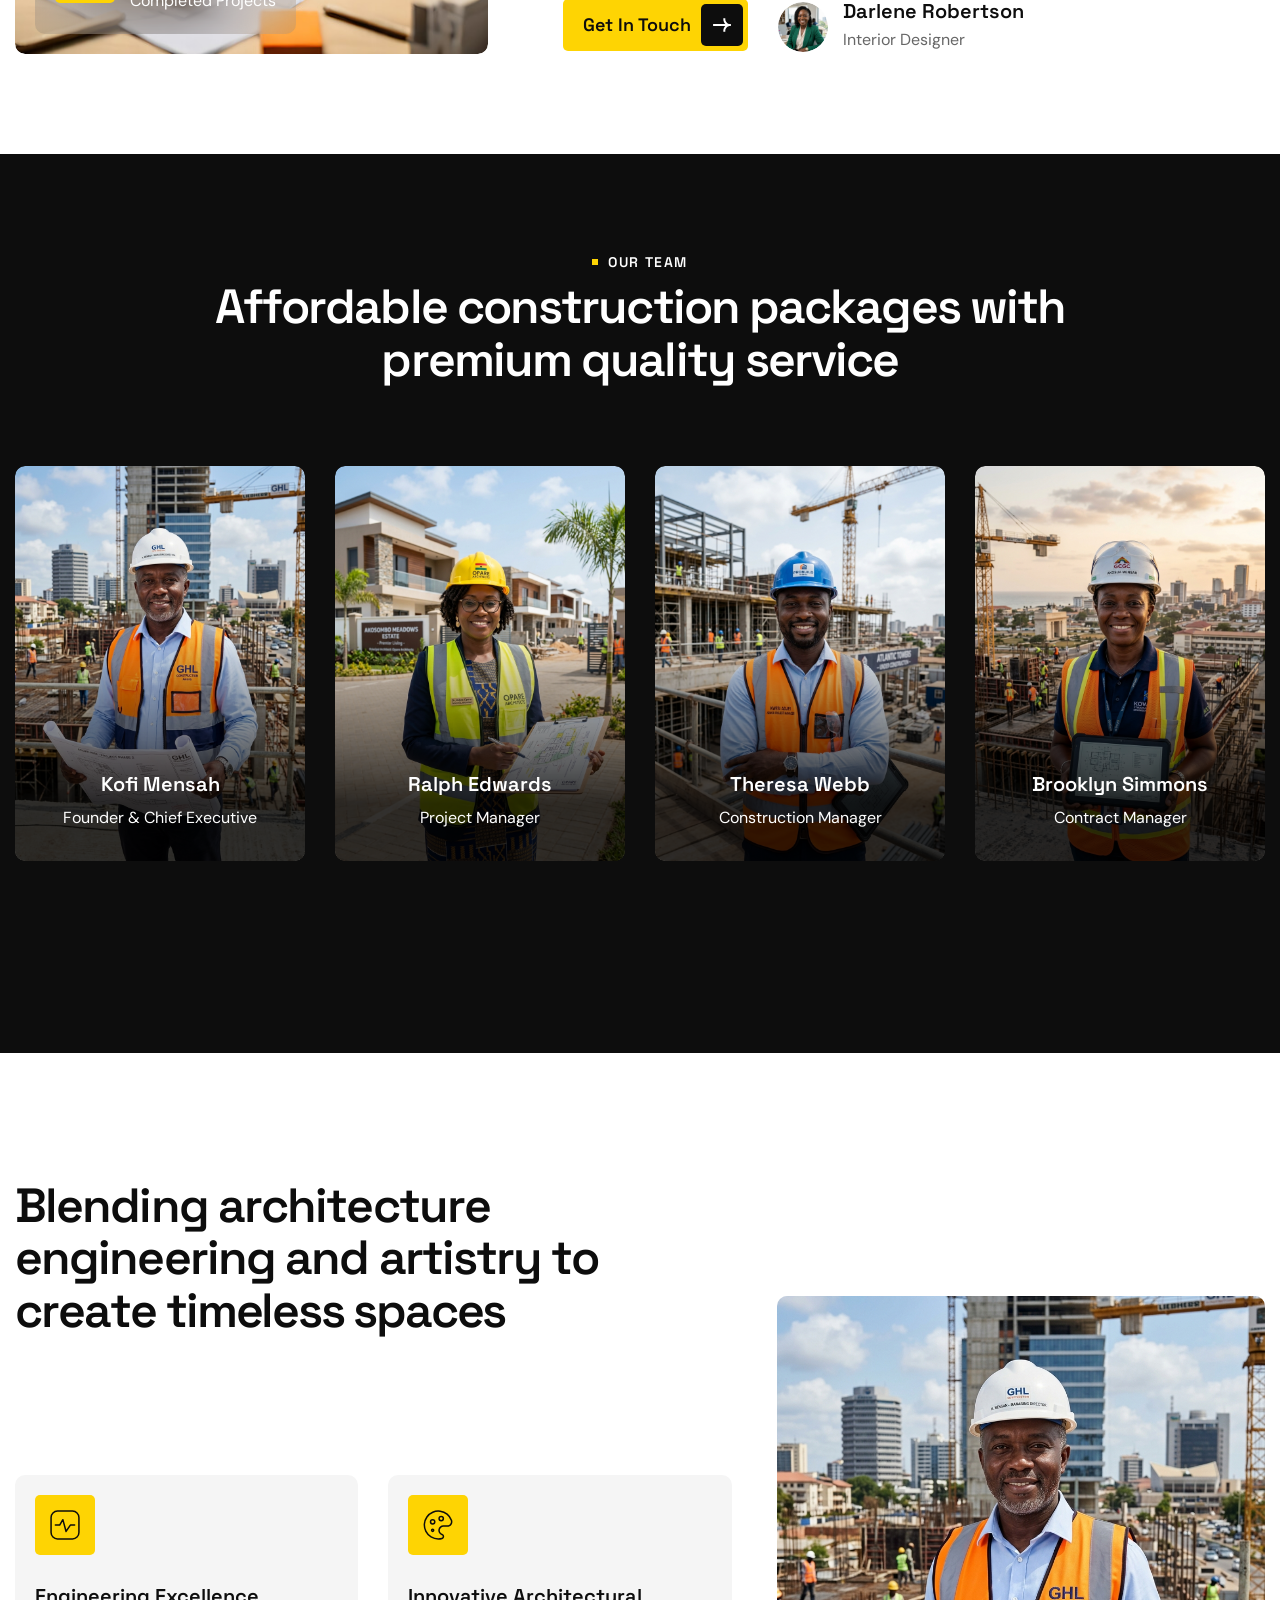
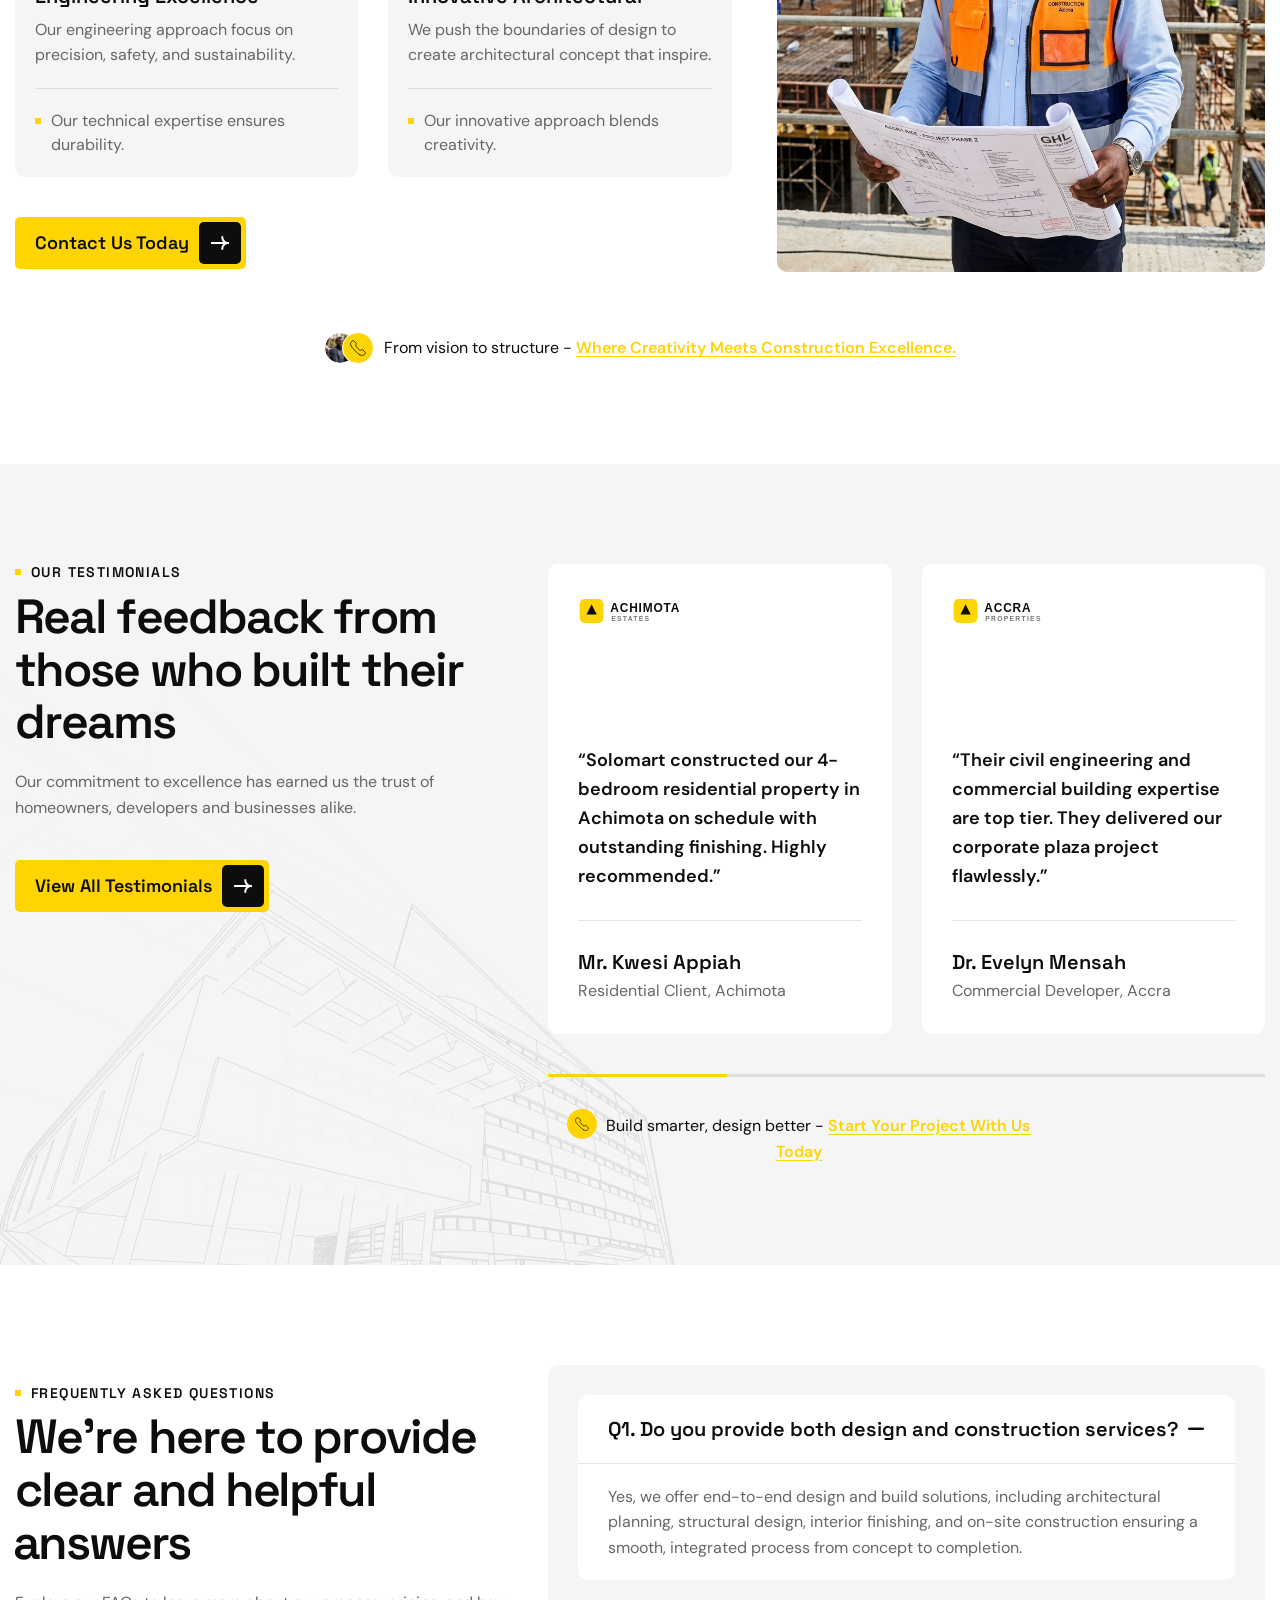
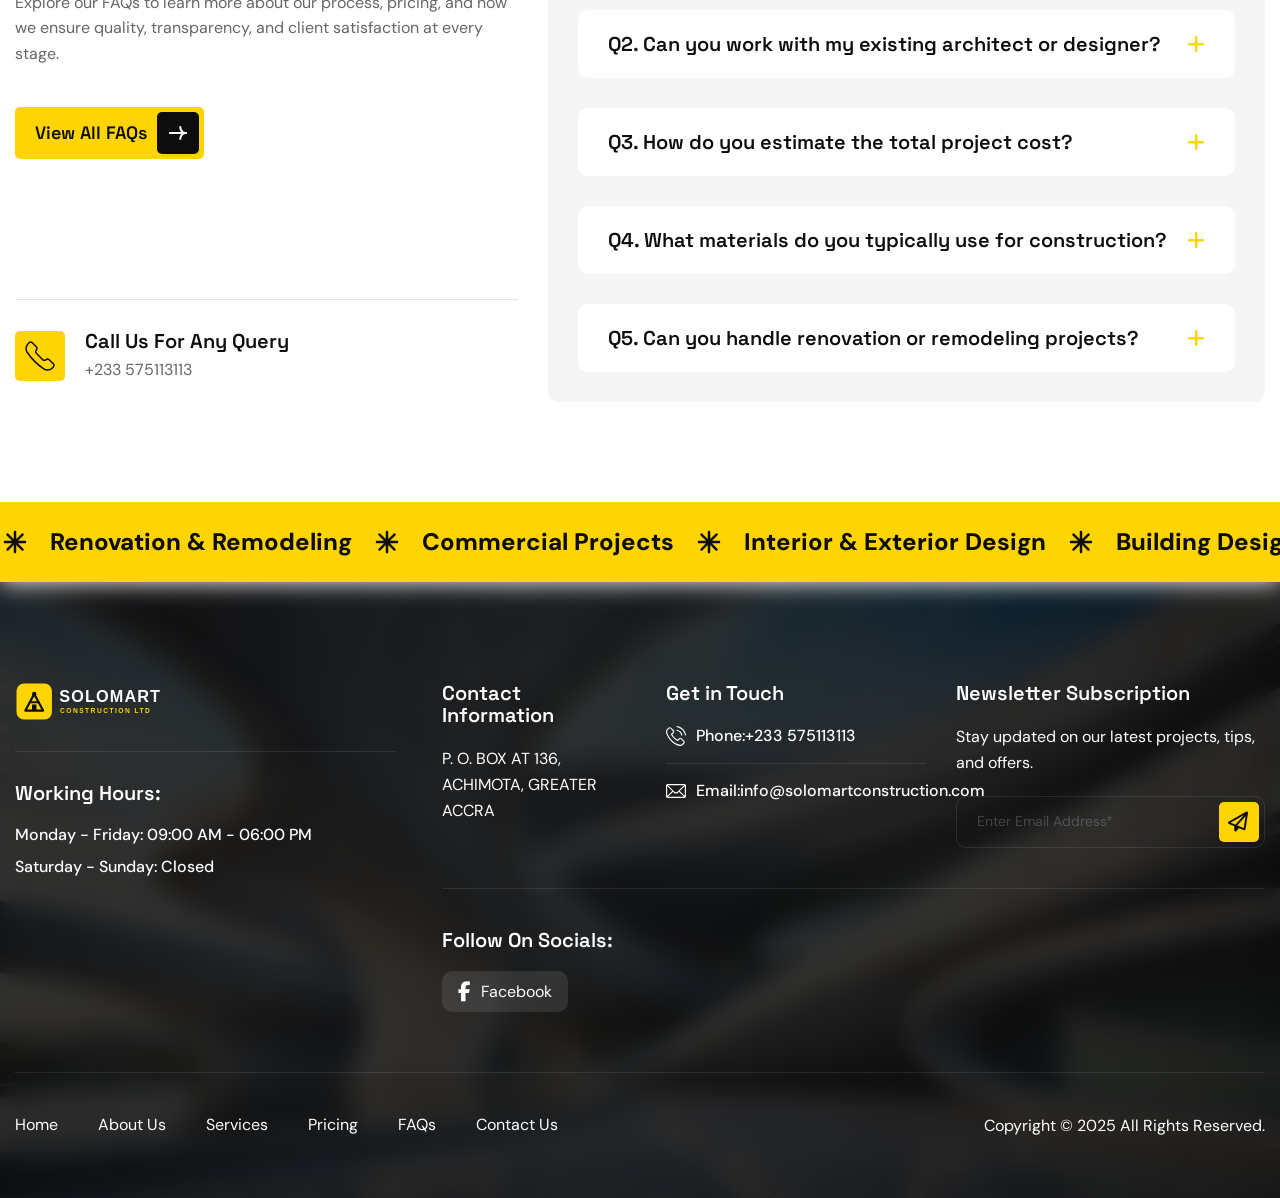
==== commit 3a551cc2: "Update brand favicon to Solomart logo with SVG and PNG cache-busting tags" ====
--- a/about.html
+++ b/about.html
@@ -12,7 +12,9 @@
 	<!-- Page Title -->
     <title>About - SOLOMART CONSTRUCTION LIMITED</title>
 	<!-- Favicon Icon -->
-	<link rel="shortcut icon" type="image/x-icon" href="images/favicon.png">
+	<link rel="icon" type="image/svg+xml" href="images/favicon.svg?v=2">
+	<link rel="alternate icon" type="image/png" href="images/favicon.png?v=2">
+	<link rel="shortcut icon" type="image/x-icon" href="images/favicon.png?v=2">
 	<!-- Google Fonts Css-->
 	<link rel="preconnect" href="https://fonts.googleapis.com/">
     <link rel="preconnect" href="https://fonts.gstatic.com/" crossorigin>
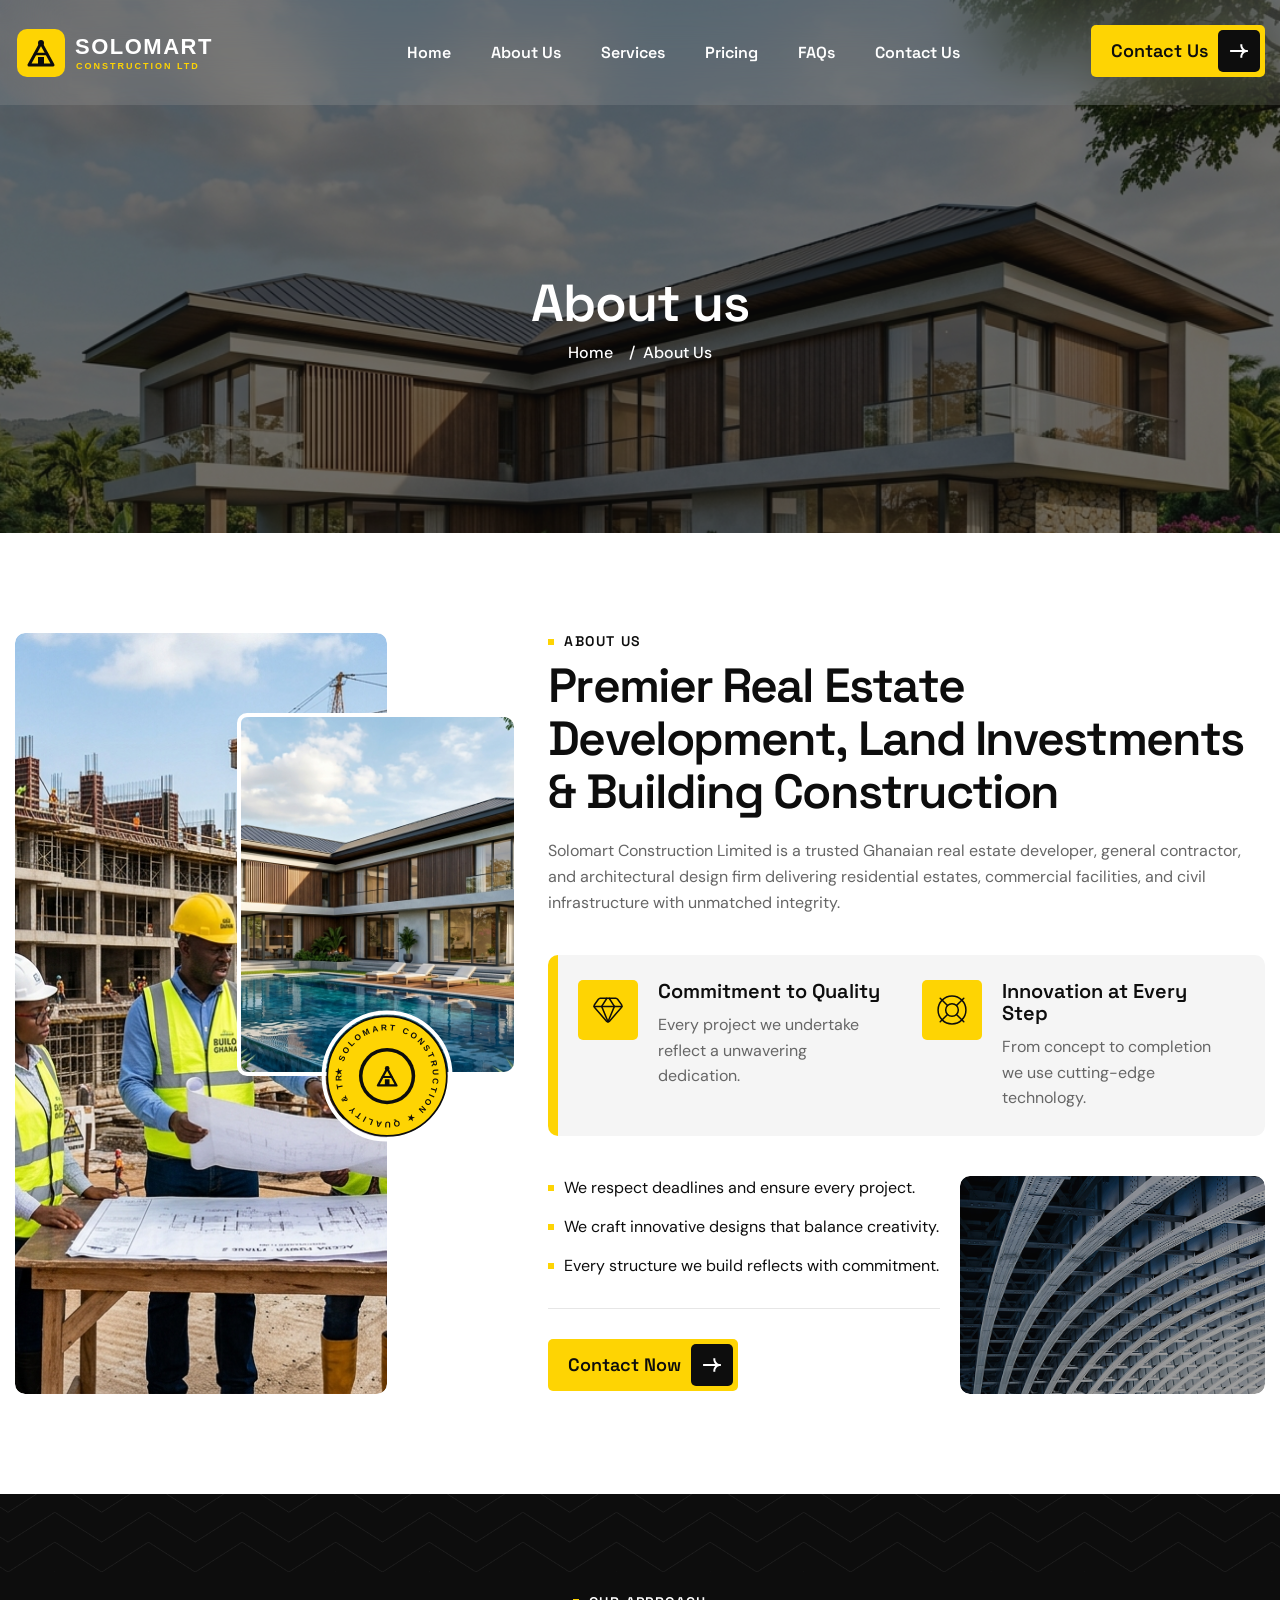
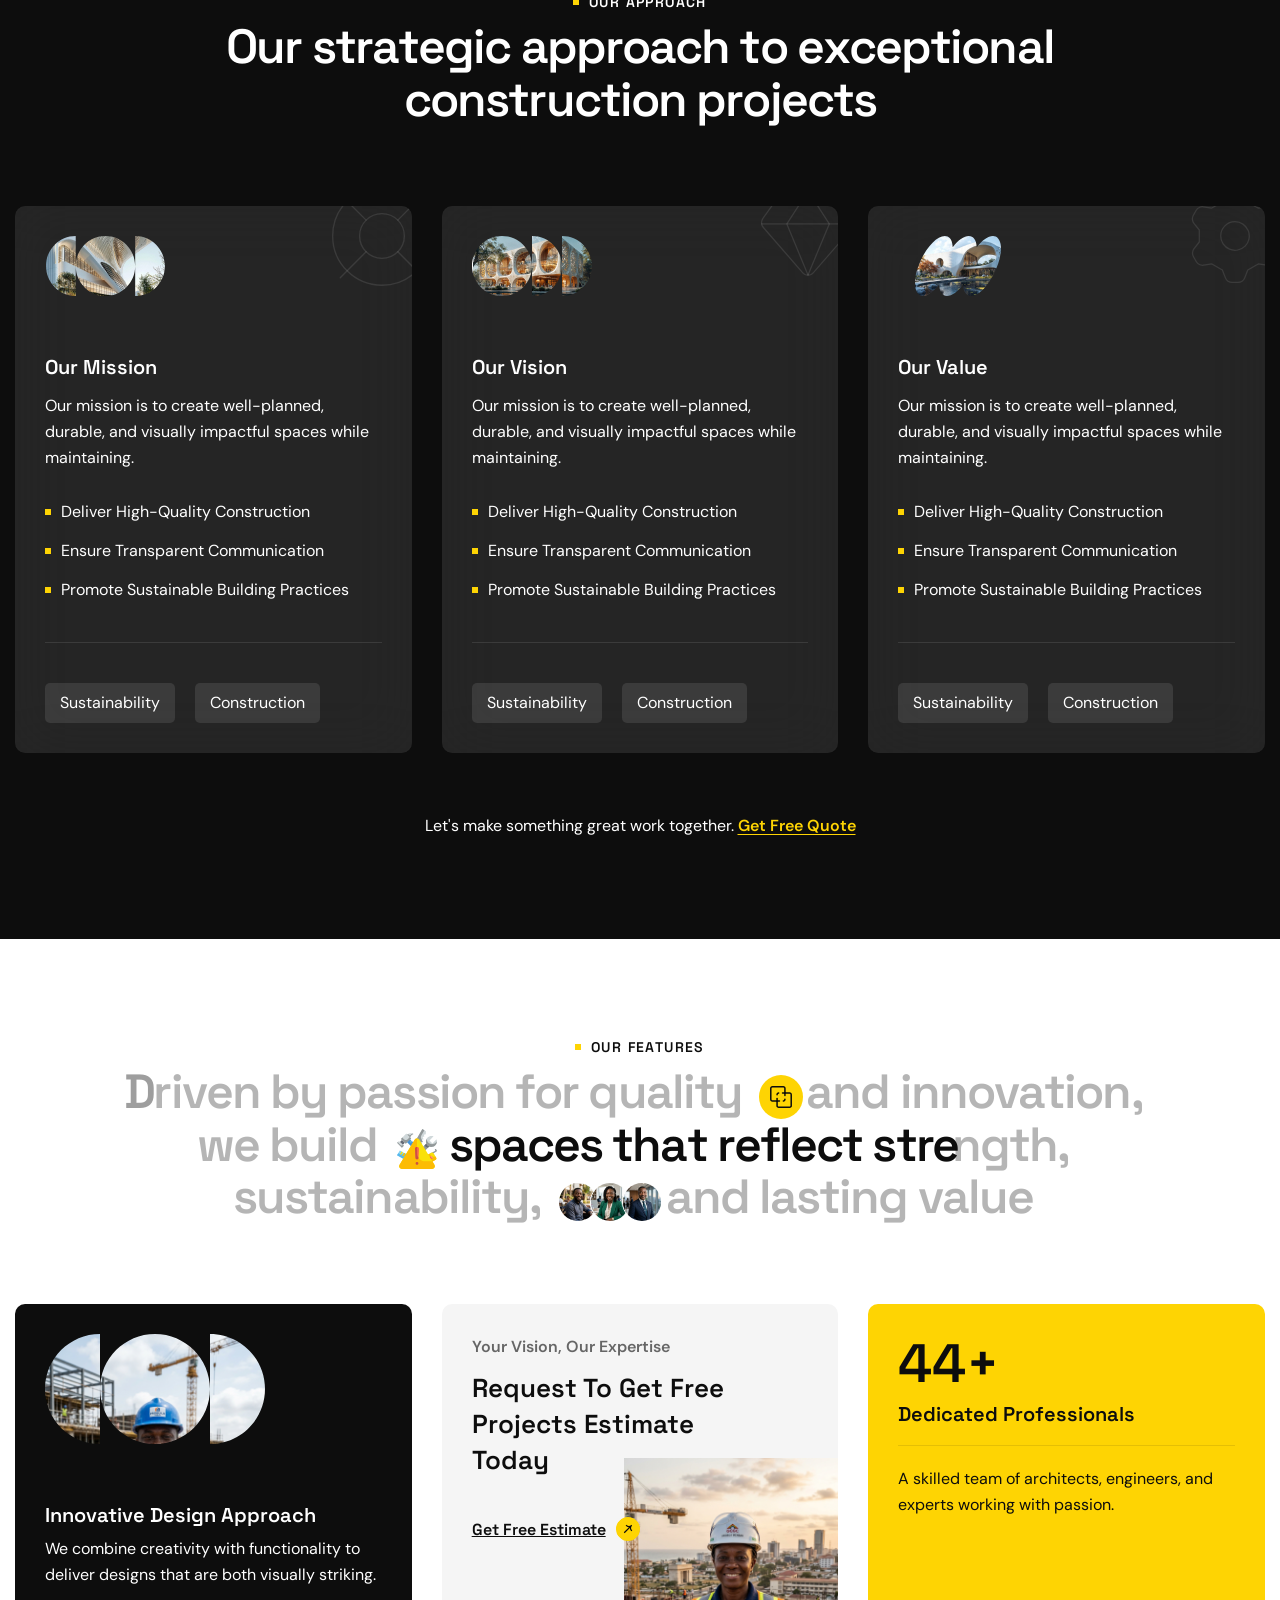
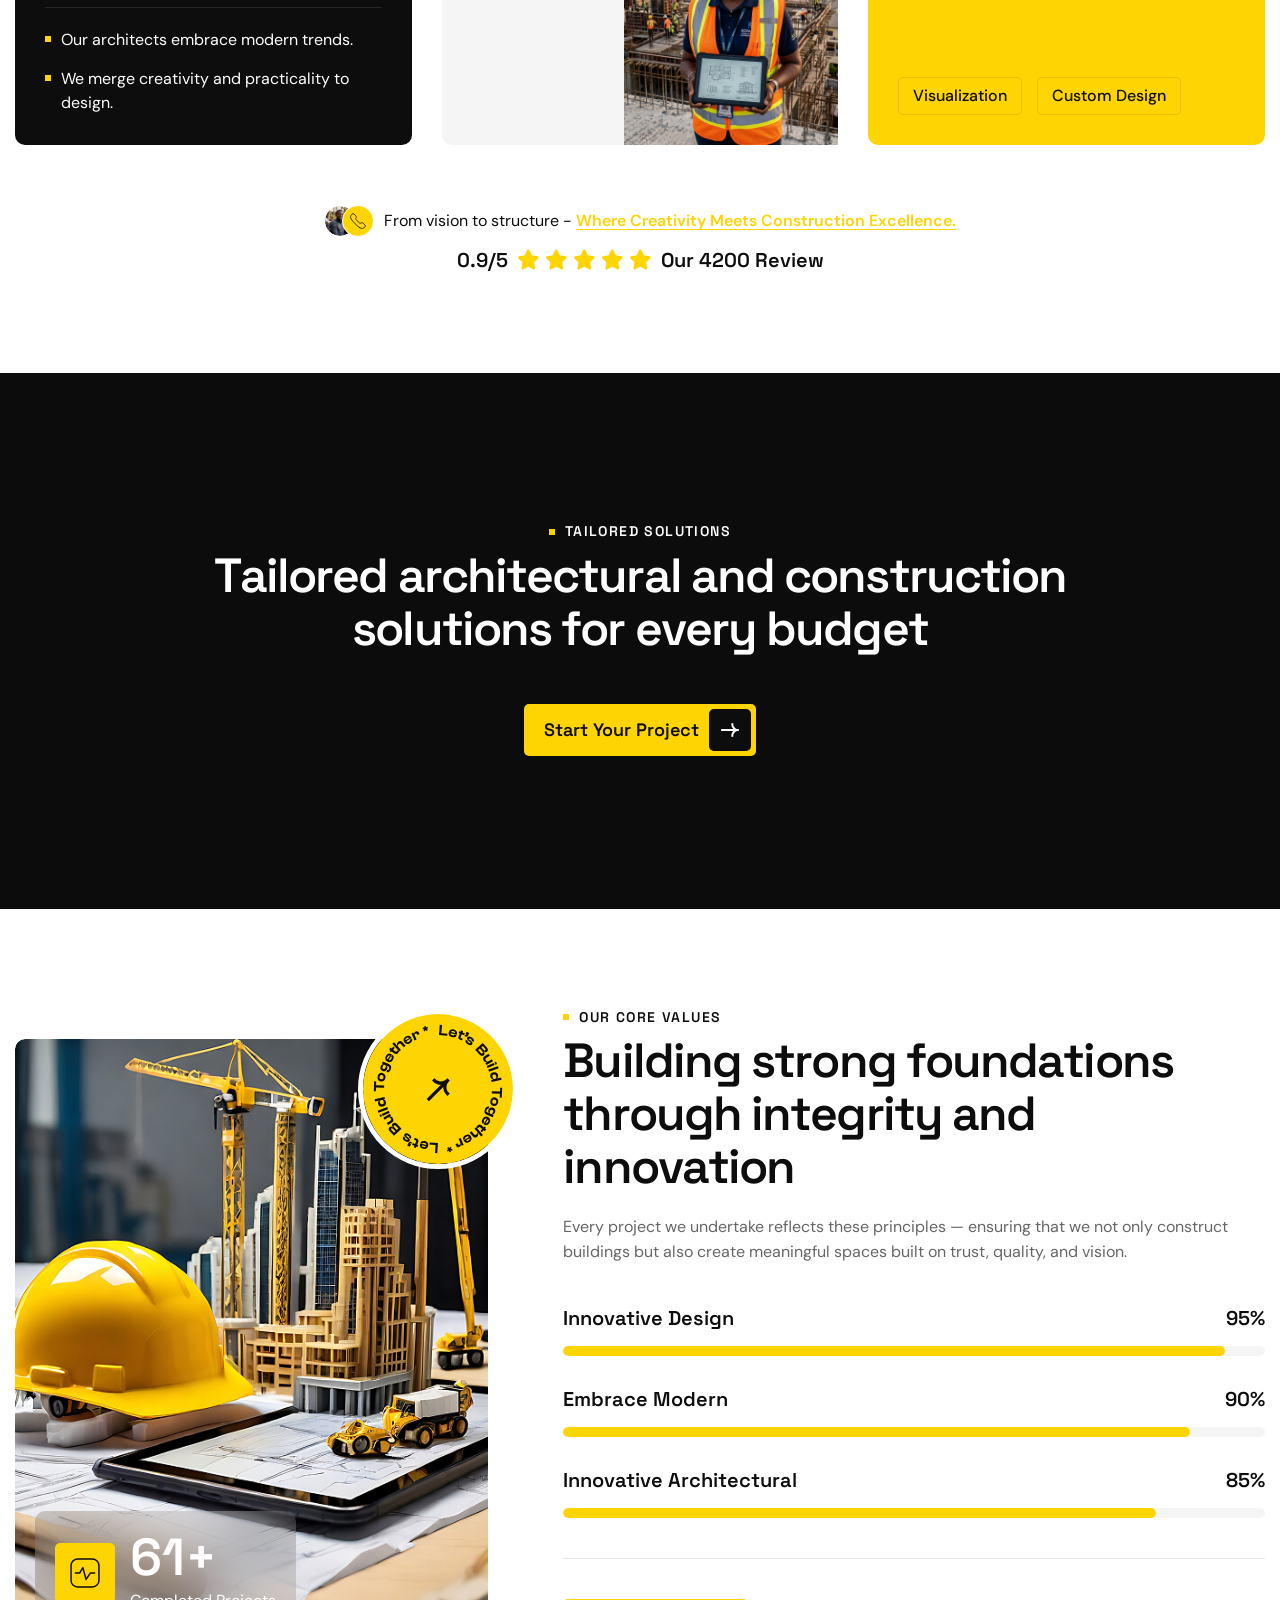
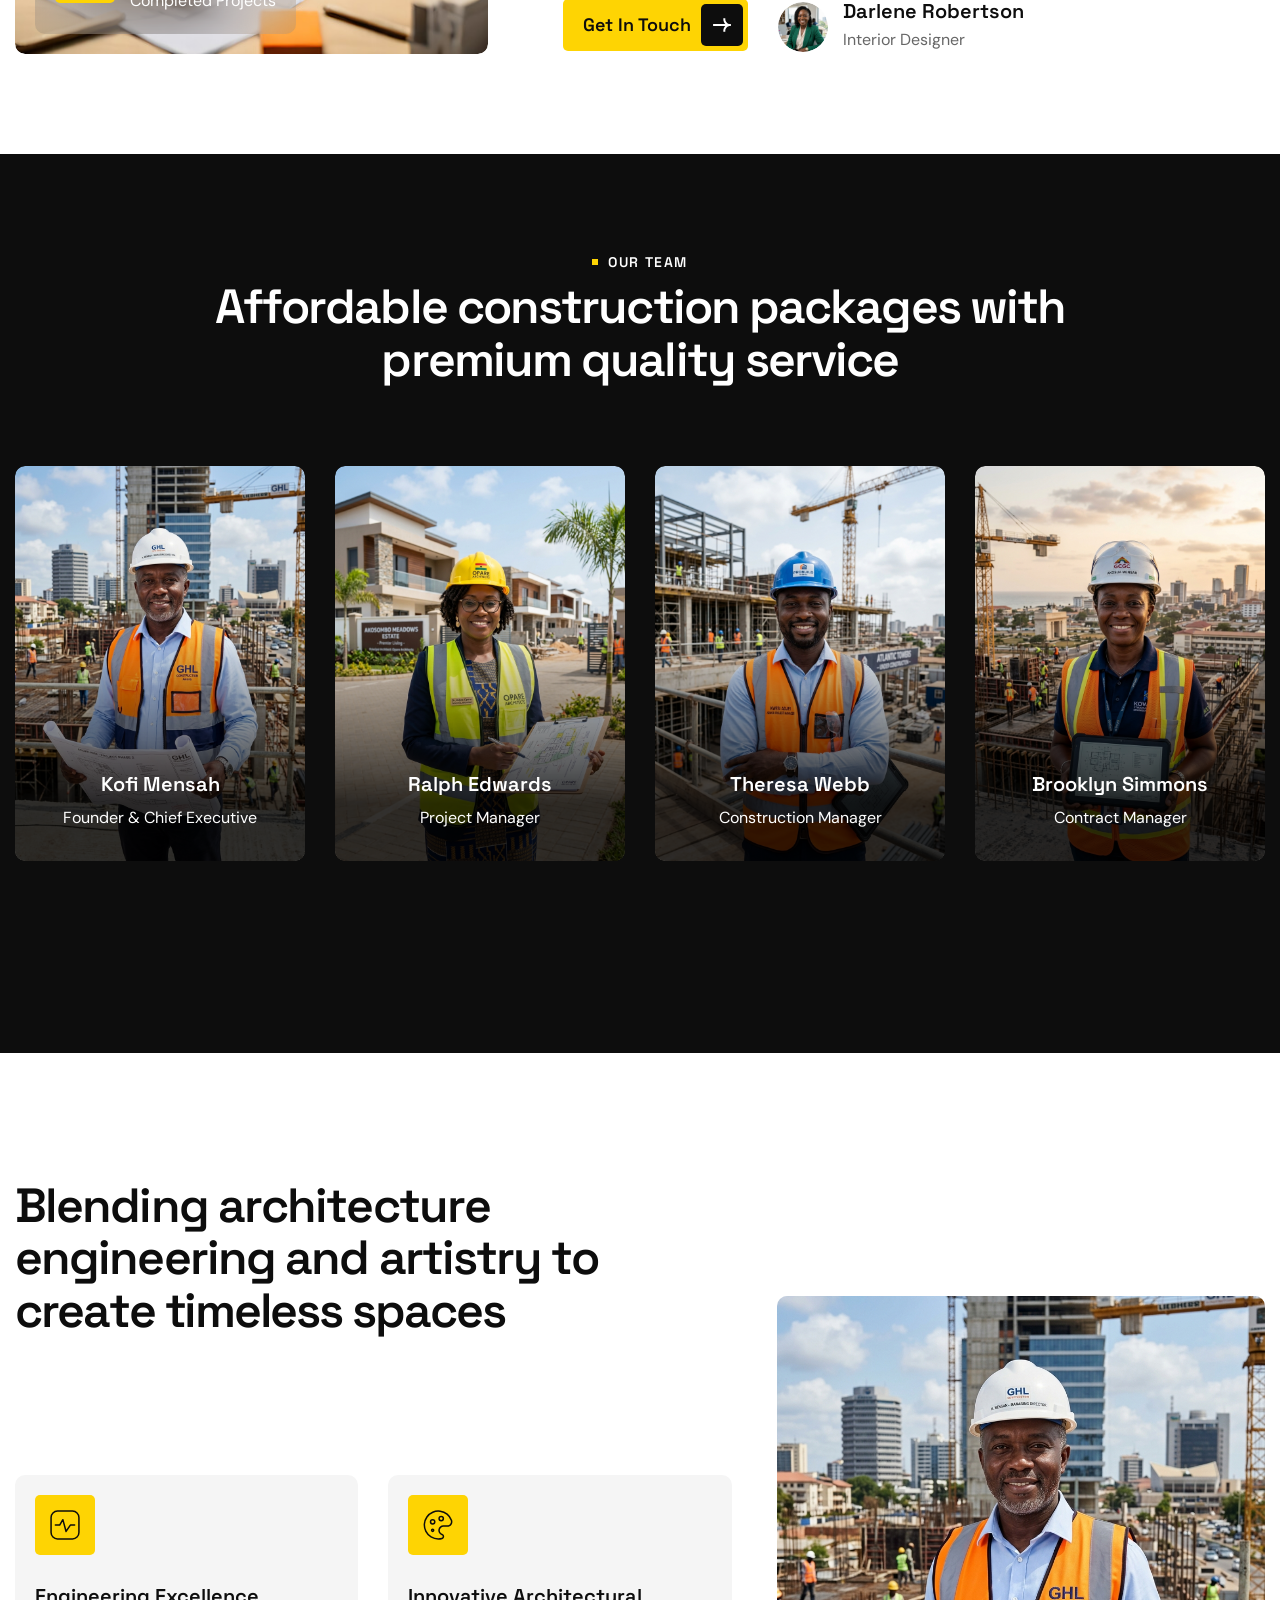
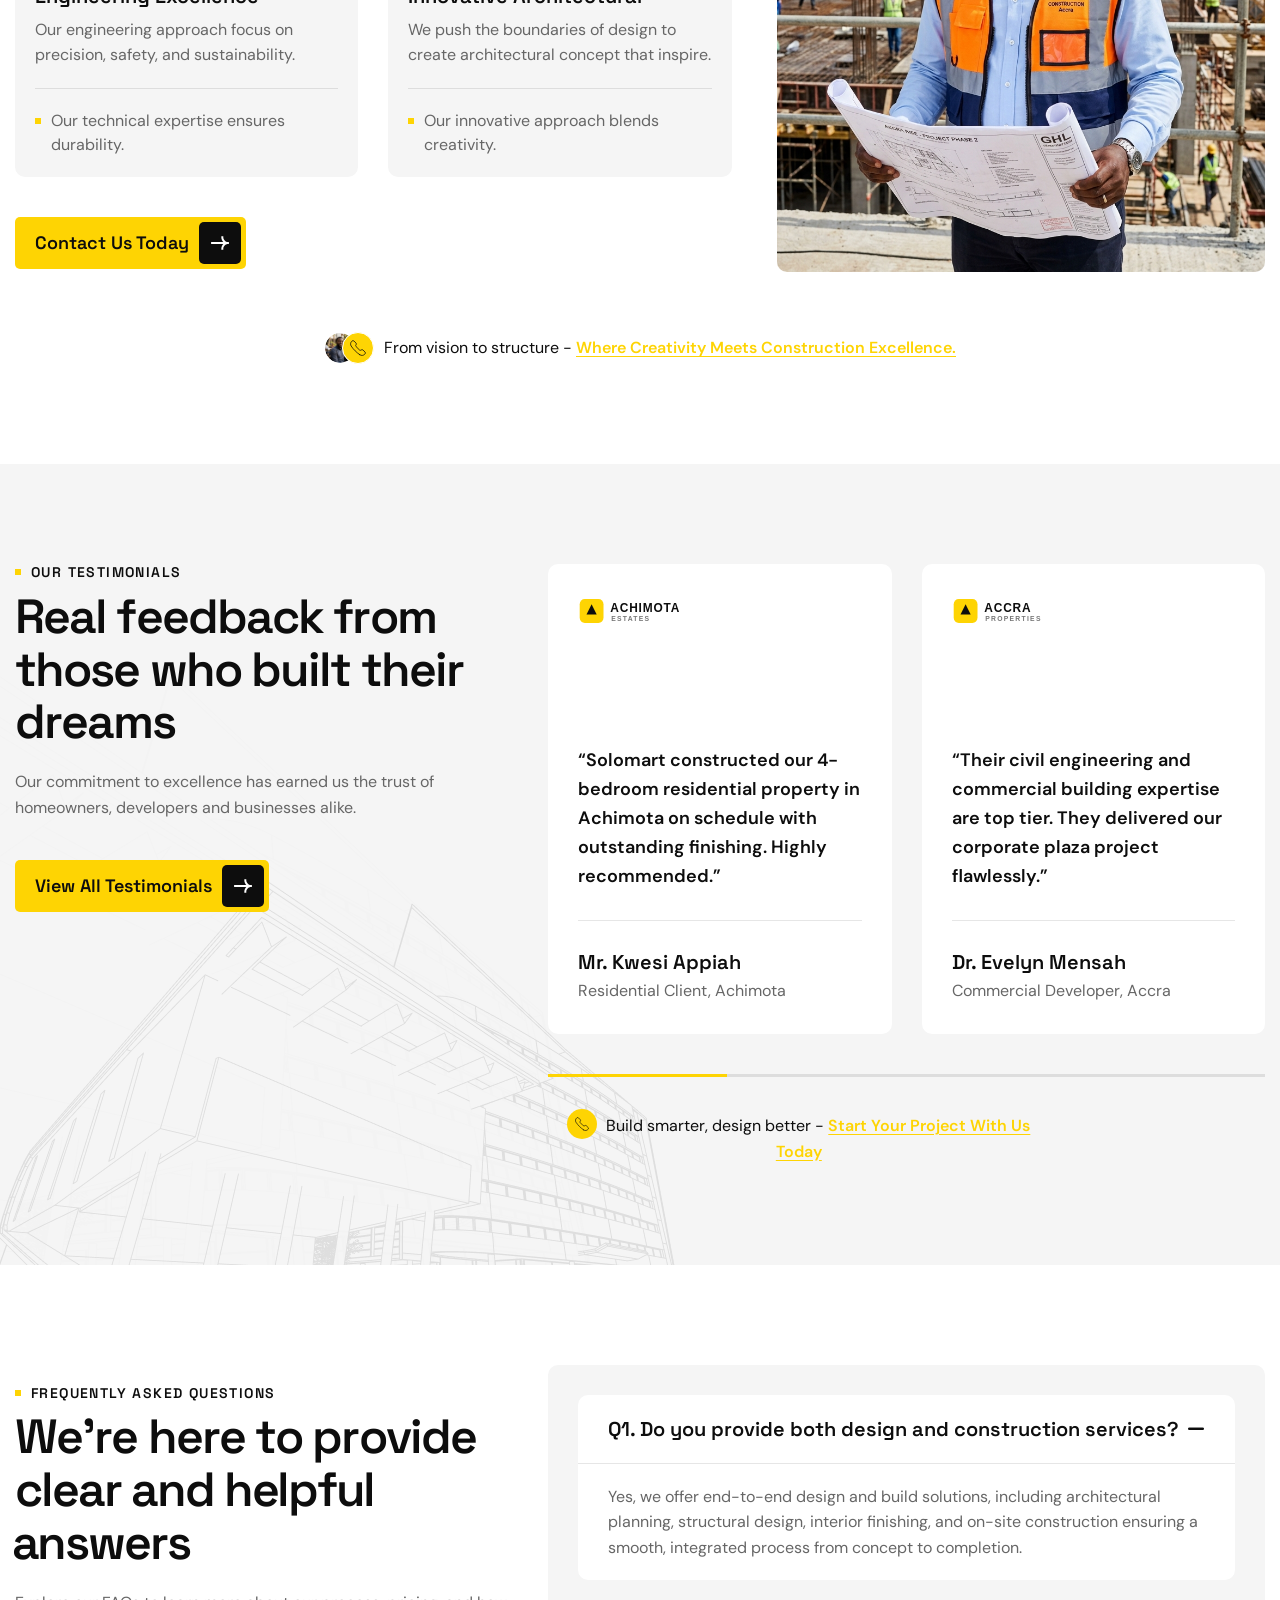
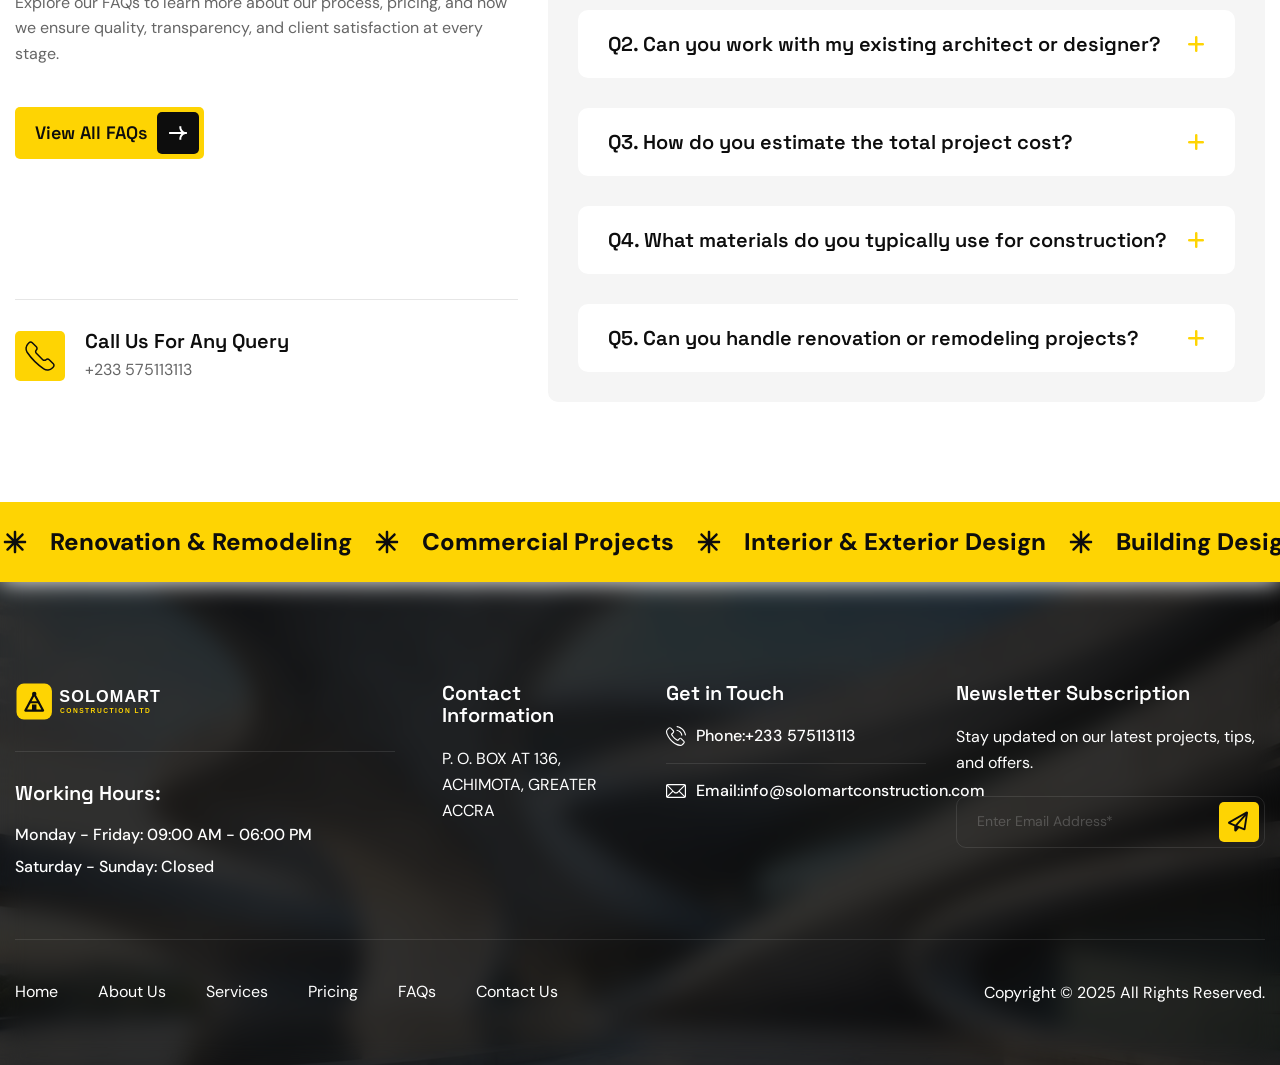
==== commit 8d7cfd53: "Remove Facebook link section from the footer across all pages" ====
--- a/about.html
+++ b/about.html
@@ -1207,13 +1207,6 @@
                                 </form>
                             </div>
                             <!-- Footer Newsletter Form End -->
-
-                                                                                    <div class="footer-links footer-social-links">
-                                <h3>Follow On Socials:</h3>
-                                <ul>
-                                    <li><a href="https://www.facebook.com/profile.php?id=100076154202721" target="_blank" rel="noopener noreferrer" title="Solomart Facebook" aria-label="Solomart Facebook"><i class="fa-brands fa-facebook-f"></i> Facebook</a></li>
-                                </ul>
-                            </div>
                         </div>
                     </div>
 
